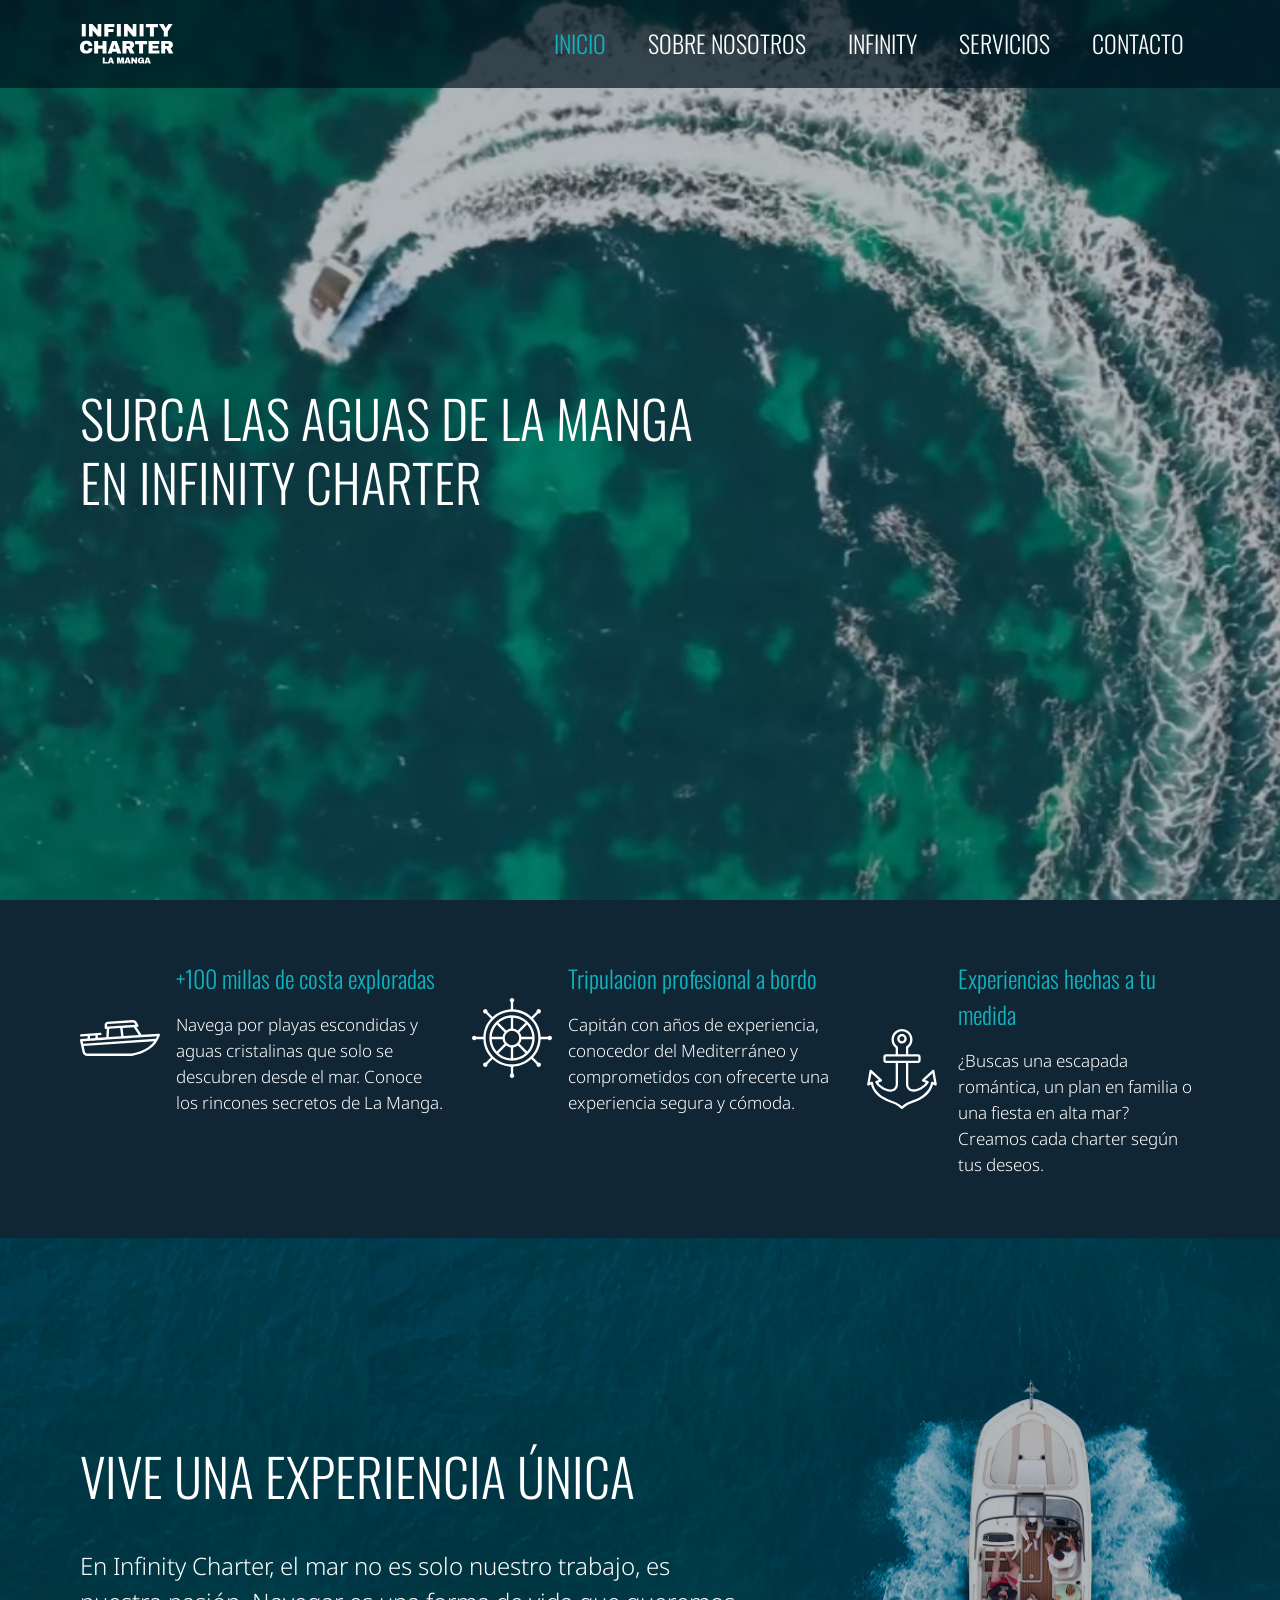
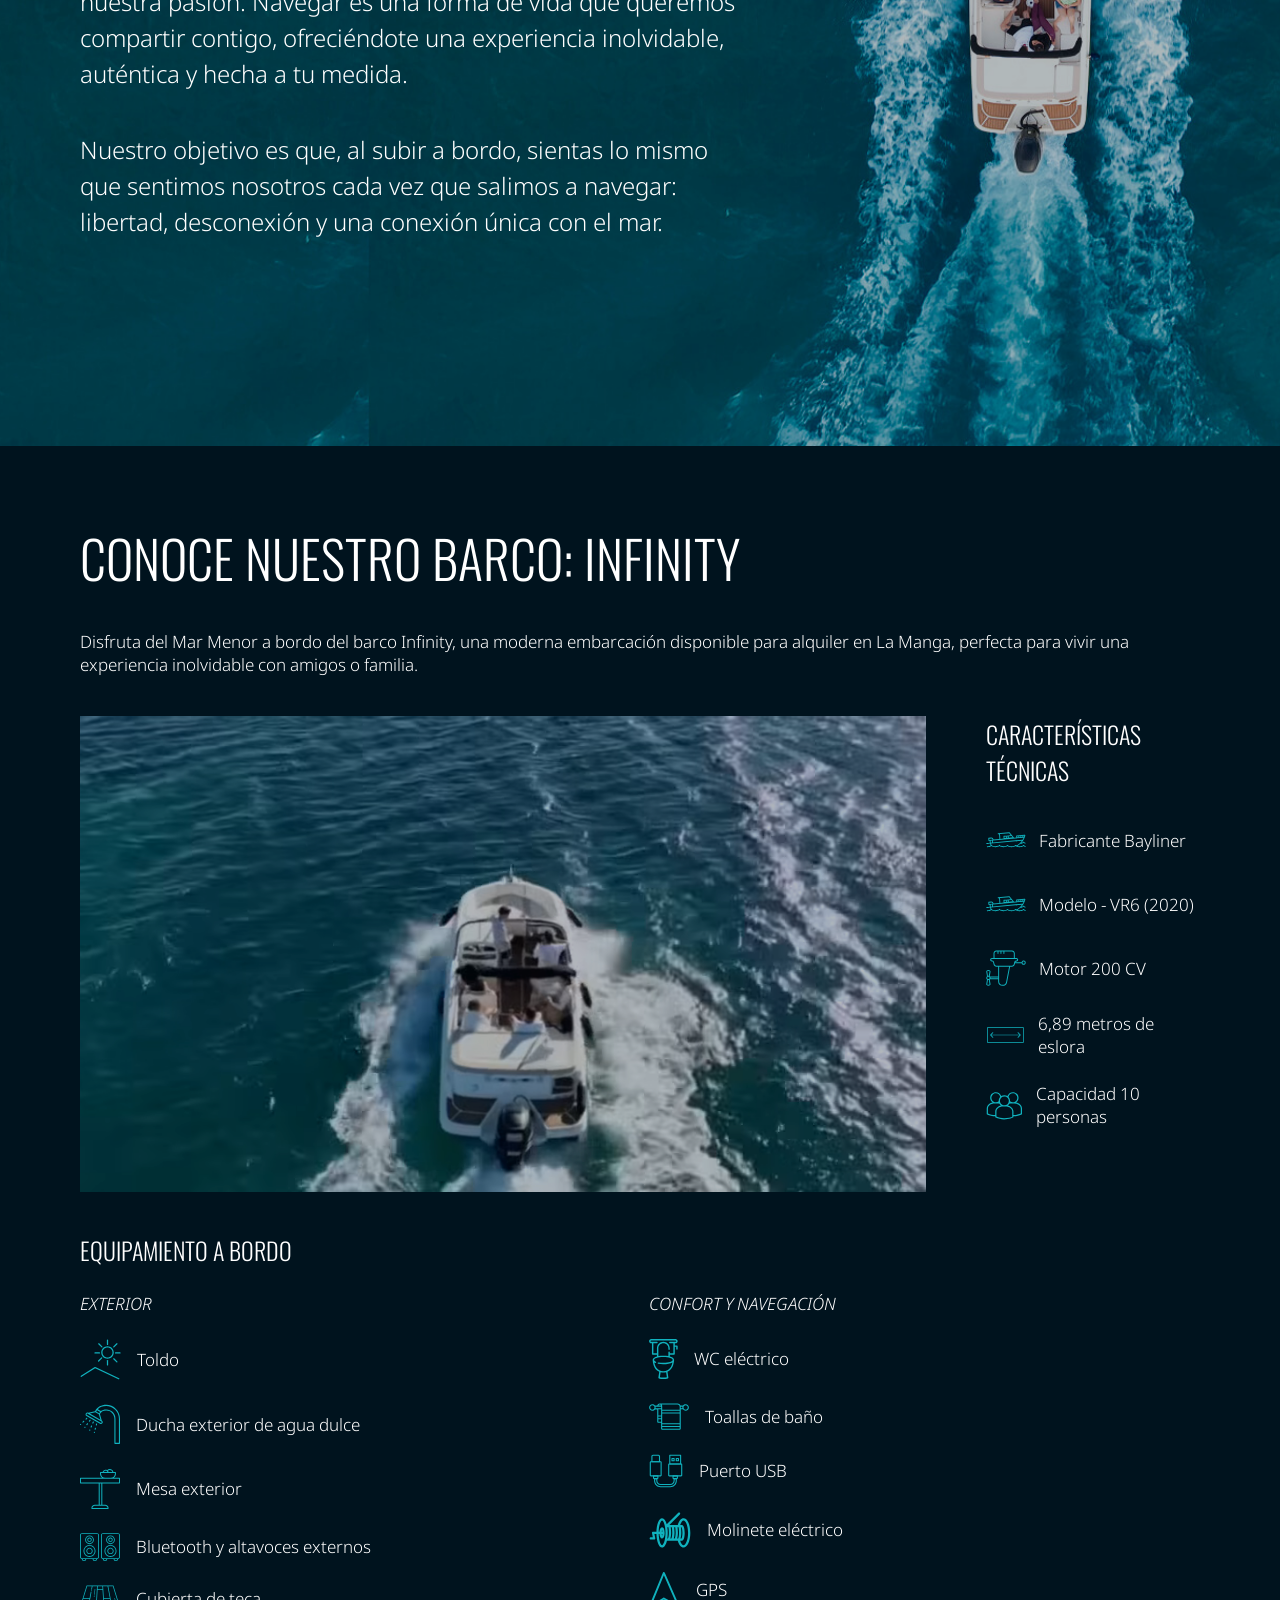
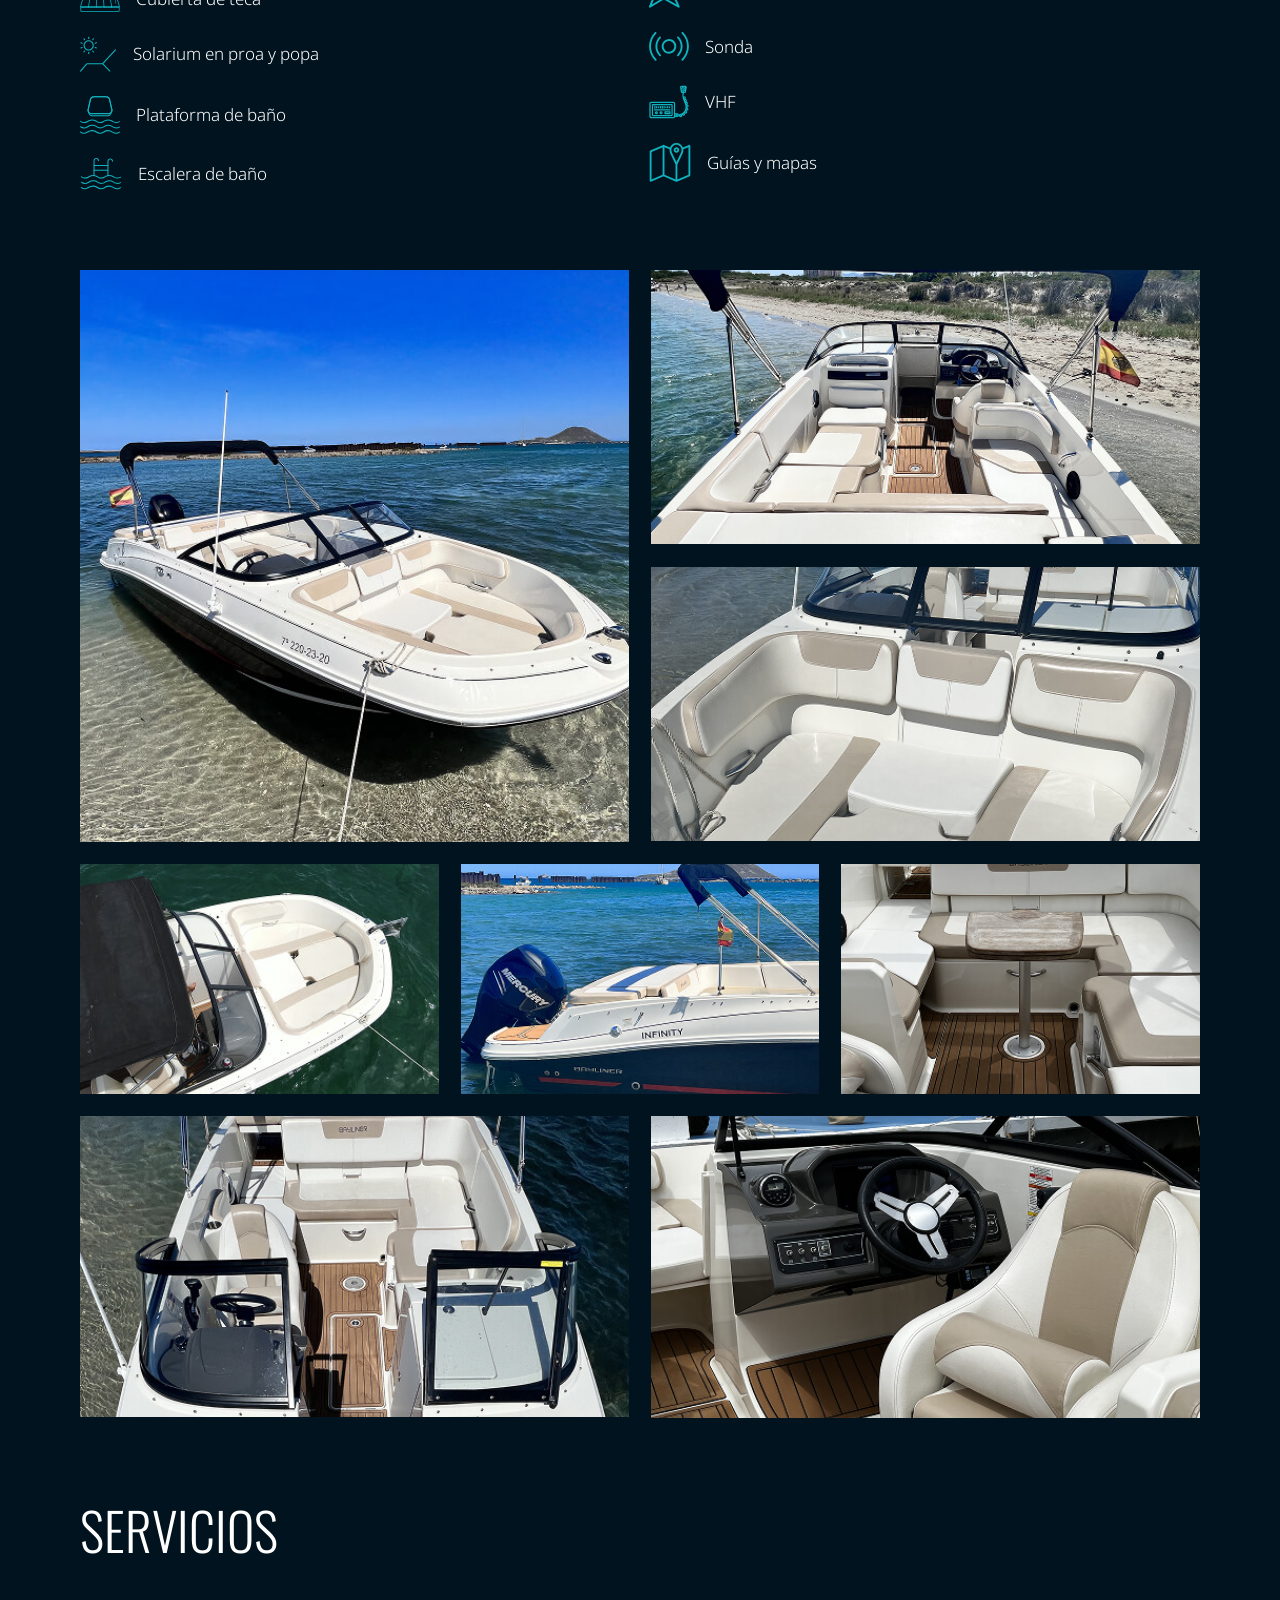
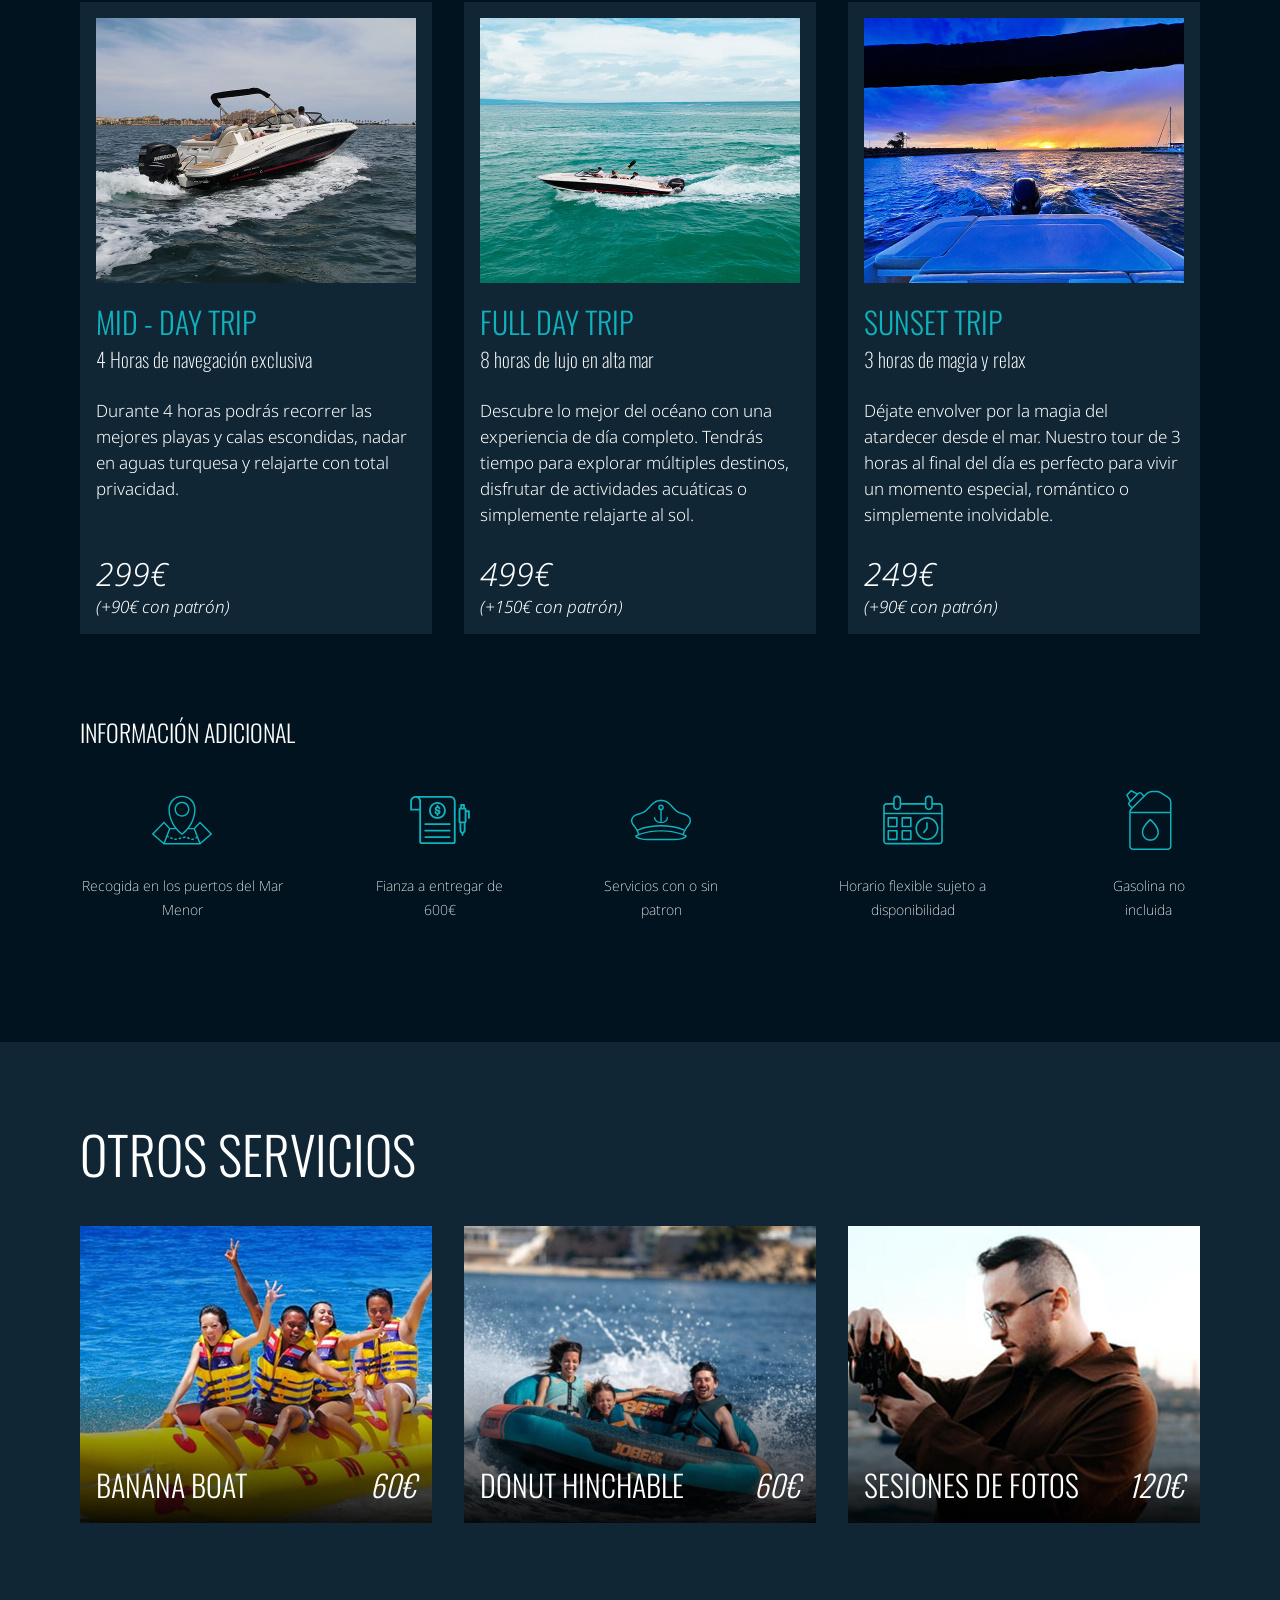
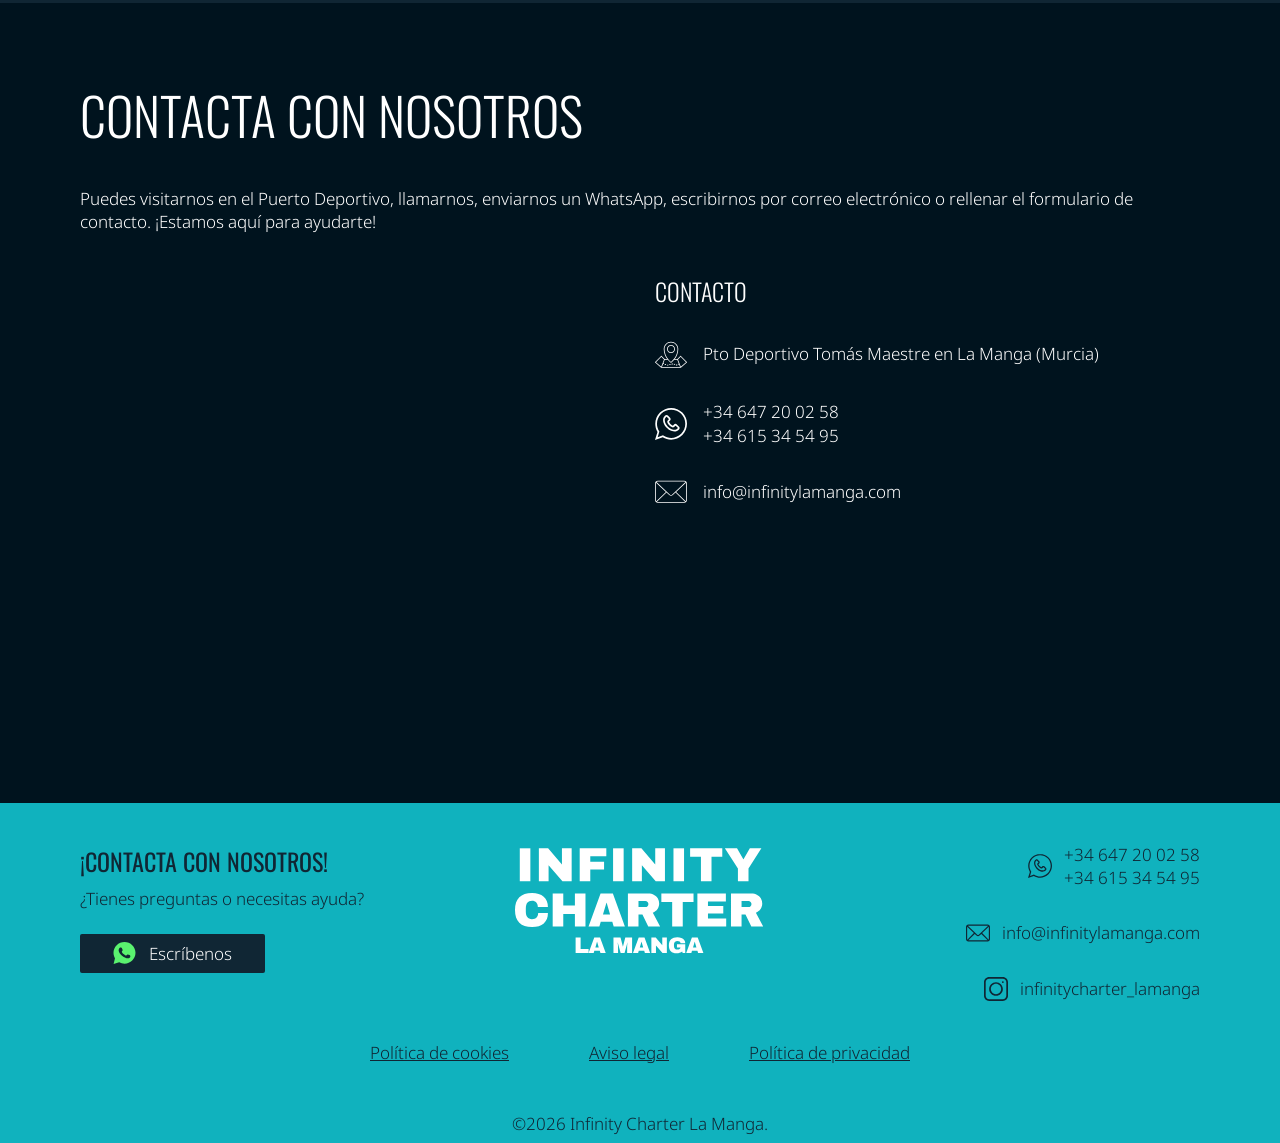
==== index.html @ eab99df0 "fixing overflows" ====
<!DOCTYPE html>
<html lang="es">
<head>
    <script>(function(w,d,s,l,i){w[l]=w[l]||[];w[l].push({'gtm.start':
    new Date().getTime(),event:'gtm.js'});var f=d.getElementsByTagName(s)[0],
    j=d.createElement(s),dl=l!='dataLayer'?'&l='+l:'';j.async=true;j.src=
    'https://www.googletagmanager.com/gtm.js?id='+i+dl;f.parentNode.insertBefore(j,f);
    })(window,document,'script','dataLayer','GTM-NCX3JPV6');</script>
    <meta charset="UTF-8">
    <meta name="viewport" content="width=device-width, initial-scale=1.0">
    <link rel="icon" href="assets/img/favicon-infinity.jpg" type="image/jpeg">
    <link rel="stylesheet" href="css/fonts.css">
    <link rel="stylesheet" href="css/reset.css">
    <link rel="stylesheet" href="css/index.css">
    <script src="js/index.js" defer></script>

    <title>Alquiler de Barco en La Manga, Murcia | Infinity Charter - Experiencias Únicas en el Mar</title>

    <meta name="title" content="Alquiler de Barco en La Manga, Murcia | Infinity Charter - Experiencias Únicas en el Mar">
    <meta name="description" content="Alquiler de barco en Murcia, La Manga. Disfruta de las mejores aguas en Infinity Charter. Musica, actividades acuáticas, atardeceres... ¿Te lo vas a perder?">

    <meta property="og:type" content="website">
    <meta property="og:url" content="https://infinitylamanga.com">
    <meta property="og:title" content="Alquiler de Barco en La Manga, Murcia | Infinity Charter - Experiencias Únicas en el Mar">
    <meta property="og:description" content="Alquiler de barco en Murcia, La Manga. Disfruta de las mejores aguas en Infinity Charter. Musica, actividades acuáticas, atardeceres... ¿Te lo vas a perder?">
    <meta property="og:image" content="assets/img/preview-infinity.webp">

    <meta name="keywords" content="alquiler barco La Manga, alquiler barco Murcia, barco La Manga, charter La Manga, alquiler barco Mar Menor, barco sin licencia Murcia">
    <meta name="author" content="Infinity Charter La Manga">
    <meta name="robots" content="index, follow">
    <link rel="canonical" href="https://infinitylamanga.com">
    <meta property="og:locale" content="es_ES">
    <meta property="og:site_name" content="Infinity Charter La Manga">
    
</head>
<body>
    <noscript><iframe src="https://www.googletagmanager.com/ns.html?id=GTM-NCX3JPV6"
    height="0" width="0" style="display:none;visibility:hidden"></iframe></noscript>
    <header class="Header">
        <div class="Header-wrapper">
            <div class="Header-logo--container">
                <a href="index.html" class="Header-logo--link" title="Ir a inicio">
                    <svg class="Header-logo--svg" width="94" height="40" viewBox="0 0 94 40" fill="none" xmlns="http://www.w3.org/2000/svg">
                        <path d="M1.79852 12.384V0H5.77652V12.384H1.79852Z" fill="white"/>
                        <path d="M17.8306 12.384L12.6286 6.372V12.384H8.97462V0H12.4486L17.6506 6.102V0H21.3046V12.384H17.8306Z" fill="white"/>
                        <path d="M24.3288 0H34.3368V2.97H28.3068V5.094H33.4908V7.938H28.3068V12.384H24.3288V0Z" fill="white"/>
                        <path d="M36.8746 12.384V0H40.8526V12.384H36.8746Z" fill="white"/>
                        <path d="M52.9067 12.384L47.7047 6.372V12.384H44.0507V0H47.5247L52.7267 6.102V0H56.3807V12.384H52.9067Z" fill="white"/>
                        <path d="M59.5849 12.384V0H63.5629V12.384H59.5849Z" fill="white"/>
                        <path d="M73.889 3.168V12.384H69.9109V3.168H65.8429V0H77.939V3.168H73.889Z" fill="white"/>
                        <path d="M87.7972 12.384H83.8192V7.578L78.9052 0H83.4772L85.8532 4.122H85.9252L88.3012 0H92.6392L87.7972 7.578V12.384Z" fill="white"/>
                        <path d="M6.426 16.784C8.262 16.784 9.714 17.246 10.782 18.17C11.85 19.082 12.384 20.39 12.384 22.094H8.586C8.586 21.374 8.394 20.804 8.01 20.384C7.638 19.964 7.104 19.754 6.408 19.754C5.604 19.754 5.01 20.006 4.626 20.51C4.254 21.014 4.068 21.716 4.068 22.616V23.768C4.068 24.656 4.254 25.358 4.626 25.874C5.01 26.378 5.592 26.63 6.372 26.63C7.14 26.63 7.722 26.432 8.118 26.036C8.514 25.64 8.712 25.082 8.712 24.362H12.384C12.384 26.054 11.862 27.35 10.818 28.25C9.786 29.15 8.322 29.6 6.426 29.6C4.314 29.6 2.712 29.06 1.62 27.98C0.54 26.9 0 25.304 0 23.192C0 21.08 0.54 19.484 1.62 18.404C2.712 17.324 4.314 16.784 6.426 16.784Z" fill="white"/>
                        <path d="M22.5238 29.384V24.686H18.1498V29.384H14.1718V17H18.1498V21.518H22.5238V17H26.5018V29.384H22.5238Z" fill="white"/>
                        <path d="M37.1039 29.384L36.5819 27.638H32.2439L31.7219 29.384H27.6539L32.1719 17H36.7979L41.3159 29.384H37.1039ZM33.0719 24.866H35.7539L34.4579 20.456H34.3859L33.0719 24.866Z" fill="white"/>
                        <path d="M54.2097 20.798C54.2097 21.554 54.0057 22.238 53.5977 22.85C53.1897 23.462 52.5957 23.912 51.8157 24.2L54.5697 29.384H50.1057L47.9097 24.866H46.4337V29.384H42.4557V17H50.0337C50.9217 17 51.6777 17.174 52.3017 17.522C52.9377 17.858 53.4117 18.32 53.7237 18.908C54.0477 19.484 54.2097 20.114 54.2097 20.798ZM50.1597 20.96C50.1597 20.636 50.0517 20.366 49.8357 20.15C49.6197 19.934 49.3557 19.826 49.0437 19.826H46.4337V22.112H49.0437C49.3557 22.112 49.6197 22.004 49.8357 21.788C50.0517 21.56 50.1597 21.284 50.1597 20.96Z" fill="white"/>
                        <path d="M63.0752 20.168V29.384H59.0972V20.168H55.0292V17H67.1252V20.168H63.0752Z" fill="white"/>
                        <path d="M68.5775 17H79.2875V19.97H72.5555V21.68H78.3155V24.524H72.5555V26.414H79.4135V29.384H68.5775V17Z" fill="white"/>
                        <path d="M92.9617 20.798C92.9617 21.554 92.7577 22.238 92.3497 22.85C91.9417 23.462 91.3477 23.912 90.5677 24.2L93.3217 29.384H88.8577L86.6617 24.866H85.1857V29.384H81.2077V17H88.7857C89.6737 17 90.4297 17.174 91.0537 17.522C91.6897 17.858 92.1637 18.32 92.4757 18.908C92.7997 19.484 92.9617 20.114 92.9617 20.798ZM88.9117 20.96C88.9117 20.636 88.8037 20.366 88.5877 20.15C88.3717 19.934 88.1077 19.826 87.7957 19.826H85.1857V22.112H87.7957C88.1077 22.112 88.3717 22.004 88.5877 21.788C88.8037 21.56 88.9117 21.284 88.9117 20.96Z" fill="white"/>
                        <path d="M22.7917 33.536H24.6702V37.888H27.6707V39.384H22.7917V33.536Z" fill="white"/>
                        <path d="M32.1246 39.384L31.8781 38.5595H29.8296L29.5831 39.384H27.6621L29.7956 33.536H31.9801L34.1136 39.384H32.1246ZM30.2206 37.2505H31.4871L30.8751 35.168H30.8411L30.2206 37.2505Z" fill="white"/>
                        <path d="M42.1659 39.384V37.276C42.1659 37.0153 42.1744 36.749 42.1914 36.477C42.214 36.1993 42.2367 35.967 42.2594 35.78C42.282 35.593 42.2962 35.474 42.3019 35.423H42.2679L41.1884 39.384H39.7179L38.6299 35.4315H38.5959C38.6015 35.4825 38.6157 35.6015 38.6384 35.7885C38.6667 35.9698 38.6922 36.1993 38.7149 36.477C38.7375 36.749 38.7489 37.0153 38.7489 37.276V39.384H37.0234V33.536H39.6754L40.5594 36.9105H40.5934L41.4689 33.536H44.0274V39.384H42.1659Z" fill="white"/>
                        <path d="M48.8327 39.384L48.5862 38.5595H46.5377L46.2912 39.384H44.3702L46.5037 33.536H48.6882L50.8217 39.384H48.8327ZM46.9287 37.2505H48.1952L47.5832 35.168H47.5492L46.9287 37.2505Z" fill="white"/>
                        <path d="M55.457 39.384L53.0005 36.545V39.384H51.275V33.536H52.9155L55.372 36.4175V33.536H57.0975V39.384H55.457Z" fill="white"/>
                        <path d="M61.0415 33.434C61.6025 33.434 62.1069 33.519 62.5545 33.689C63.0022 33.859 63.3564 34.1112 63.617 34.4455C63.8834 34.7742 64.0165 35.1765 64.0165 35.6525H62.223C62.223 35.4088 62.1154 35.2133 61.9 35.066C61.6847 34.913 61.424 34.8365 61.118 34.8365C60.676 34.8365 60.3417 34.9555 60.115 35.1935C59.8884 35.4258 59.775 35.7573 59.775 36.188V36.732C59.775 37.1627 59.8884 37.497 60.115 37.735C60.3417 37.9673 60.676 38.0835 61.118 38.0835C61.424 38.0835 61.6847 38.0127 61.9 37.871C62.1154 37.7237 62.223 37.5367 62.223 37.31H60.897V36.12H64.0165V39.384H63.0475L62.8605 38.806C62.3279 39.2593 61.6309 39.486 60.7695 39.486C59.8005 39.486 59.0724 39.2338 58.585 38.7295C58.0977 38.2195 57.854 37.463 57.854 36.46C57.854 35.4683 58.1289 34.7175 58.6785 34.2075C59.2339 33.6918 60.0215 33.434 61.0415 33.434Z" fill="white"/>
                        <path d="M68.8446 39.384L68.5981 38.5595H66.5496L66.3031 39.384H64.3821L66.5156 33.536H68.7001L70.8336 39.384H68.8446ZM66.9406 37.2505H68.2071L67.5951 35.168H67.5611L66.9406 37.2505Z" fill="white"/>
                    </svg>
                </a>
            </div>
            <nav class="Header-nav">
                <ul class="Header-ul Nav">
                    <li class="Nav-li">
                        <a href="#HERO" class="Nav-a" title="Ir a Inicio">Inicio</a>
                    </li>
                    <li class="Nav-li">
                        <a href="#ABOUT" class="Nav-a" title="Ir a Sobre nosotros">Sobre nosotros</a>
                    </li>
                    <li class="Nav-li">
                        <a href="#INFINITY" class="Nav-a" title="Ir a Infinity">Infinity</a>
                    </li>
                    <li class="Nav-li">
                        <a href="#SERVICES" class="Nav-a" title="Ir a Servicios">Servicios</a>
                    </li>
                    <li class="Nav-li">
                        <a href="#CONTACT" class="Nav-a" title="Ir a Contacto">Contacto</a>
                    </li>
                </ul>
            </nav>
            <div class="Menu-wrapper">
                <button class="Nav-btn" title="Abrir al menú">
                    <svg class="Menu-svg" width="24" height="24" viewBox="0 0 24 24" fill="none" xmlns="http://www.w3.org/2000/svg">
                        <path d="M23.25 17.7642C23.6642 17.7642 24 18.0999 24 18.5142C24 18.9284 23.6642 19.2642 23.25 19.2642H0.75C0.335786 19.2642 0 18.9284 0 18.5142C0 18.0999 0.335786 17.7642 0.75 17.7642H23.25ZM23.25 11.7642C23.6642 11.7642 24 12.0999 24 12.5142C24 12.9284 23.6642 13.2642 23.25 13.2642H0.75C0.335786 13.2642 0 12.9284 0 12.5142C0 12.0999 0.335786 11.7642 0.75 11.7642H23.25ZM23.25 5.76416C23.6642 5.76416 24 6.09995 24 6.51416C24 6.92837 23.6642 7.26416 23.25 7.26416H0.75C0.335786 7.26416 0 6.92837 0 6.51416C0 6.09995 0.335786 5.76416 0.75 5.76416H23.25Z" fill="white"/>
                    </svg>
                </button>
            </div>
        </div>
    </header>
    <main class="Main">
        <div id="HERO" class="Hero-wrapper">
            <video
            class="Hero-video"
            loop
            autoplay
            muted
            playsinline
            poster="assets/img/poster-hero-1360x768.webp"
            >
            <source class="Hero-video--mp4" src="assets/video/video-hero-1360x768.mp4" type="video/mp4">
            <source class="Hero-video--webm" src="assets/video/video-hero-1360x768.webm" type="video/webm">
            </video>
            <h1 class="Hero-h1">Surca las aguas de La Manga en Infinity Charter</h1>
        </div>
        <section id="ABOUT" class="Section About">
            <div class="Skills-wrapper">
                <h2 class="Skills-h2 H2">¿Por qué alquilar un barco en La Manga con Infinity Charter?</h2>
                <ul class="Skills-ul">
                    <li class="Skills-li">
                        <div class="Svg-wrapper">
                            <svg class="Skills-svg" width="80" height="36" viewBox="0 0 80 36" fill="none" xmlns="http://www.w3.org/2000/svg">
                                <path d="M78.7271 13.6251L61.5428 14.8097L56.4237 7.0136L57.4622 6.94437C58.3621 6.88283 58.8583 5.89823 58.4198 5.14442L56.7891 2.34835C55.8968 0.821428 54.2469 -0.0554575 52.4853 0.0599377L27.6931 1.69841C25.9892 1.8138 24.6509 3.24069 24.6509 4.94454V7.82913C24.6509 8.15605 24.7893 8.47143 25.0355 8.70604C25.2547 8.90988 25.5508 9.02911 25.8508 9.02911C25.8778 9.02911 25.9047 9.02911 25.9316 9.02141L26.8008 8.96757H26.8047L26.2739 17.2483L17.7856 17.829V15.3021L20.424 15.0906C21.0855 15.0368 21.5779 14.4599 21.524 13.7983C21.4701 13.1368 20.8855 12.6521 20.2317 12.6983L1.10484 14.2329C0.443305 14.2868 -0.0490154 14.8637 0.00484226 15.5252C0.0548413 16.1521 0.577909 16.629 1.1971 16.629C1.27786 16.629 0.60864 16.679 7.597 16.1214V18.5405L1.11636 18.9867C0.400986 19.029 -0.129753 19.7174 0.0278813 20.4329C3.50087 36.6906 2.30477 31.0823 2.56244 32.2983C3.01628 34.4136 4.92007 35.9482 7.0855 35.9482C53.7615 35.9405 51.6584 35.9674 51.8731 35.929C64.7733 33.4598 75.6226 27.6829 79.9303 15.2218C80.2226 14.4026 79.5533 13.5603 78.7187 13.6334L78.7271 13.6251ZM43.5502 16.0519L42.5849 7.92898L53.6734 7.19438L58.8003 15.002L43.5502 16.0519ZM27.0542 4.94859C27.0542 4.50245 27.4119 4.12553 27.8542 4.09092L52.6543 2.46022C53.3159 2.36407 54.2505 2.74868 54.7236 3.55638L55.3736 4.67941C55.3043 4.68326 26.9698 6.55626 27.0545 6.54858V4.94476L27.0542 4.94859ZM29.2234 8.80626L40.185 8.08704L41.1503 16.2254L28.6971 17.083H28.6932L29.2234 8.80626ZM10.004 15.9293L15.3962 15.4985V17.9985L10.004 18.3754V15.9293ZM77.015 16.1485C76.6342 17.0523 76.0073 18.2754 75.8034 18.6292L3.17724 23.6446L2.66956 21.2831C2.66956 21.2831 6.27723 21.0254 77.0148 16.1524L77.015 16.1485ZM51.5384 33.5484L7.09251 33.5445C6.05021 33.5445 5.13482 32.8061 4.91949 31.783L3.68106 26.01L74.2031 21.1408C69.6685 27.4215 62.2225 31.4831 51.5347 33.5488L51.5384 33.5484Z" fill="#FEFEFE"/>
                            </svg>
                        </div>
                        <div class="Skills-text--wrapper">
                            <h3 class="Skills-h3">+100 millas de costa exploradas</h3>
                            <div class="Svg-wrapper--mobile">
                                <svg class="Skills-svg" width="80" height="80" viewBox="0 0 80 36" fill="none" xmlns="http://www.w3.org/2000/svg">
                                    <path d="M78.7271 13.6251L61.5428 14.8097L56.4237 7.0136L57.4622 6.94437C58.3621 6.88283 58.8583 5.89823 58.4198 5.14442L56.7891 2.34835C55.8968 0.821428 54.2469 -0.0554575 52.4853 0.0599377L27.6931 1.69841C25.9892 1.8138 24.6509 3.24069 24.6509 4.94454V7.82913C24.6509 8.15605 24.7893 8.47143 25.0355 8.70604C25.2547 8.90988 25.5508 9.02911 25.8508 9.02911C25.8778 9.02911 25.9047 9.02911 25.9316 9.02141L26.8008 8.96757H26.8047L26.2739 17.2483L17.7856 17.829V15.3021L20.424 15.0906C21.0855 15.0368 21.5779 14.4599 21.524 13.7983C21.4701 13.1368 20.8855 12.6521 20.2317 12.6983L1.10484 14.2329C0.443305 14.2868 -0.0490154 14.8637 0.00484226 15.5252C0.0548413 16.1521 0.577909 16.629 1.1971 16.629C1.27786 16.629 0.60864 16.679 7.597 16.1214V18.5405L1.11636 18.9867C0.400986 19.029 -0.129753 19.7174 0.0278813 20.4329C3.50087 36.6906 2.30477 31.0823 2.56244 32.2983C3.01628 34.4136 4.92007 35.9482 7.0855 35.9482C53.7615 35.9405 51.6584 35.9674 51.8731 35.929C64.7733 33.4598 75.6226 27.6829 79.9303 15.2218C80.2226 14.4026 79.5533 13.5603 78.7187 13.6334L78.7271 13.6251ZM43.5502 16.0519L42.5849 7.92898L53.6734 7.19438L58.8003 15.002L43.5502 16.0519ZM27.0542 4.94859C27.0542 4.50245 27.4119 4.12553 27.8542 4.09092L52.6543 2.46022C53.3159 2.36407 54.2505 2.74868 54.7236 3.55638L55.3736 4.67941C55.3043 4.68326 26.9698 6.55626 27.0545 6.54858V4.94476L27.0542 4.94859ZM29.2234 8.80626L40.185 8.08704L41.1503 16.2254L28.6971 17.083H28.6932L29.2234 8.80626ZM10.004 15.9293L15.3962 15.4985V17.9985L10.004 18.3754V15.9293ZM77.015 16.1485C76.6342 17.0523 76.0073 18.2754 75.8034 18.6292L3.17724 23.6446L2.66956 21.2831C2.66956 21.2831 6.27723 21.0254 77.0148 16.1524L77.015 16.1485ZM51.5384 33.5484L7.09251 33.5445C6.05021 33.5445 5.13482 32.8061 4.91949 31.783L3.68106 26.01L74.2031 21.1408C69.6685 27.4215 62.2225 31.4831 51.5347 33.5488L51.5384 33.5484Z" fill="#FEFEFE"/>
                                </svg>
                            </div>
                            <p class="Skills-paragraph">Navega por playas escondidas y aguas cristalinas que solo se descubren desde el mar. Conoce los rincones secretos de La Manga.</p>
                        </div>
                    </li>
                    <li class="Skills-li">
                        <div class="Svg-wrapper">
                            <svg class="Skills-svg" width="80" height="80" viewBox="0 0 80 80" fill="none" xmlns="http://www.w3.org/2000/svg">
                                <path d="M39.9986 17.3578C27.5138 17.3578 17.3576 27.5151 17.3576 39.9991C17.3576 52.4831 27.5138 62.6404 39.9986 62.6404C52.4835 62.6404 62.6396 52.484 62.6396 39.9991C62.6396 27.5142 52.4835 17.3578 39.9986 17.3578ZM49.4322 38.8325C49.2274 37.1643 48.5823 35.5403 47.4969 34.1509L55.1522 26.4955C58.1142 29.8157 60.0034 34.1103 60.2722 38.8325H49.4322ZM34.1496 47.4984C35.5092 48.563 37.1179 49.2297 38.8321 49.4381V60.2738C34.1099 60.005 29.8145 58.1157 26.4952 55.1537L34.1496 47.4984ZM41.1652 49.4372C42.8794 49.2288 44.4881 48.5621 45.8477 47.4975L53.5029 55.1528C50.1828 58.1148 45.8883 60.0041 41.1661 60.2729L41.1652 49.4372ZM45.0745 45.075C43.7185 46.431 41.9158 47.1772 39.9986 47.1772C38.0814 47.1772 36.2788 46.4301 34.9228 45.075C32.1241 42.2763 32.1241 37.7219 34.9228 34.9232C37.7215 32.1245 42.2758 32.1245 45.0745 34.9232C47.8731 37.7219 47.8731 42.2763 45.0745 45.075ZM45.8468 32.5007C44.4574 31.4154 42.8334 30.7703 41.1652 30.5655V19.7253C45.8874 19.9941 50.1828 21.8834 53.502 24.8454L45.8468 32.5007ZM38.8321 30.5655C37.1639 30.7703 35.5399 31.4154 34.1505 32.5007L26.4952 24.8454C29.8154 21.8834 34.1099 19.9941 38.8321 19.7253V30.5655ZM24.8451 26.4955L32.5004 34.1509C31.415 35.5403 30.7699 37.1643 30.5651 38.8325H19.725C19.9939 34.1103 21.8831 29.8148 24.8451 26.4955ZM19.725 41.1657H30.566C30.7708 42.8339 31.4159 44.4579 32.5013 45.8473L24.846 53.5027C21.8831 50.1834 19.9939 45.8879 19.725 41.1657ZM55.1522 53.5036L47.4969 45.8482C48.5823 44.4588 49.2274 42.8348 49.4322 41.1666H60.2731C60.0034 45.8879 58.1142 50.1834 55.1522 53.5036ZM77.7535 37.7553C76.9424 37.7553 76.2333 38.1874 75.839 38.8325H68.6403C68.3579 31.8069 65.5348 25.4237 61.0671 20.5797L66.1664 15.4803C66.9017 15.6581 67.7083 15.4623 68.2821 14.8885C69.1581 14.0124 69.1581 12.5914 68.2821 11.7144C67.406 10.8384 65.985 10.8384 65.1081 11.7144C64.5343 12.2883 64.3385 13.0948 64.5163 13.8302L59.4169 18.9295C54.573 14.4617 48.1907 11.6387 41.1643 11.3563V4.15834C41.8094 3.76407 42.2415 3.05582 42.2415 2.24383C42.2415 1.00417 41.2365 0 39.9977 0C38.759 0 37.7539 1.00507 37.7539 2.24383C37.7539 3.05492 38.1861 3.76407 38.8312 4.15834V11.3572C31.8057 11.6396 25.4225 14.4626 20.5785 18.9304L15.4792 13.8311C15.657 13.0957 15.4612 12.2892 14.8874 11.7153C14.0113 10.8393 12.5904 10.8393 11.7134 11.7153C10.8374 12.5914 10.8374 14.0124 11.7134 14.8894C12.2872 15.4632 13.0938 15.659 13.8291 15.4812L18.9284 20.5806C14.4606 25.4246 11.6376 31.8069 11.3552 38.8334H4.15829C3.76403 38.1883 3.05489 37.7562 2.2438 37.7562C1.00416 37.7562 0 38.7612 0 40C0 41.2397 1.00506 42.2438 2.2438 42.2438C3.05579 42.2438 3.76403 41.8117 4.15829 41.1666H11.357C11.6394 48.1922 14.4625 54.5754 18.9302 59.4194L13.8309 64.5188C13.0956 64.341 12.289 64.5368 11.7152 65.1106C10.8392 65.9867 10.8392 67.4077 11.7152 68.2847C12.5913 69.1607 14.0122 69.1607 14.8892 68.2847C15.463 67.7108 15.6588 66.9043 15.481 66.1689L20.5803 61.0696C25.4243 65.5374 31.8066 68.3604 38.833 68.6428V75.8417C38.1879 76.2359 37.7557 76.9442 37.7557 77.7562C37.7557 78.9958 38.7608 80 39.9995 80C41.2383 80 42.2433 78.9949 42.2433 77.7562C42.2433 76.9442 41.8112 76.2359 41.1661 75.8417V68.6428C48.1916 68.3604 54.5748 65.5374 59.4188 61.0696L64.5181 66.1689C64.3403 66.9043 64.5361 67.7108 65.1099 68.2847C65.9859 69.1607 67.4069 69.1607 68.2839 68.2847C69.1599 67.4086 69.1599 65.9876 68.2839 65.1106C67.7101 64.5368 66.9035 64.341 66.1682 64.5188L61.0689 59.4194C65.5366 54.5754 68.3597 48.1931 68.6421 41.1666H75.8408C76.2351 41.8117 76.9433 42.2438 77.7553 42.2438C78.9949 42.2438 80 41.2388 80 40C79.9982 38.7594 78.9931 37.7553 77.7535 37.7553ZM39.9986 66.3341C25.4776 66.3341 13.664 54.5204 13.664 39.9991C13.664 25.4778 25.4776 13.6641 39.9986 13.6641C54.5197 13.6641 66.3333 25.4778 66.3333 39.9991C66.3333 54.5204 54.5197 66.3341 39.9986 66.3341Z" fill="#FEFEFE"/>
                            </svg>
                        </div>
                        <div class="Skills-text--wrapper">
                            <h3 class="Skills-h3">Tripulacion profesional a bordo</h3>
                            <div class="Svg-wrapper--mobile">
                                <svg class="Skills-svg" width="80" height="80" viewBox="0 0 80 80" fill="none" xmlns="http://www.w3.org/2000/svg">
                                    <path d="M39.9986 17.3578C27.5138 17.3578 17.3576 27.5151 17.3576 39.9991C17.3576 52.4831 27.5138 62.6404 39.9986 62.6404C52.4835 62.6404 62.6396 52.484 62.6396 39.9991C62.6396 27.5142 52.4835 17.3578 39.9986 17.3578ZM49.4322 38.8325C49.2274 37.1643 48.5823 35.5403 47.4969 34.1509L55.1522 26.4955C58.1142 29.8157 60.0034 34.1103 60.2722 38.8325H49.4322ZM34.1496 47.4984C35.5092 48.563 37.1179 49.2297 38.8321 49.4381V60.2738C34.1099 60.005 29.8145 58.1157 26.4952 55.1537L34.1496 47.4984ZM41.1652 49.4372C42.8794 49.2288 44.4881 48.5621 45.8477 47.4975L53.5029 55.1528C50.1828 58.1148 45.8883 60.0041 41.1661 60.2729L41.1652 49.4372ZM45.0745 45.075C43.7185 46.431 41.9158 47.1772 39.9986 47.1772C38.0814 47.1772 36.2788 46.4301 34.9228 45.075C32.1241 42.2763 32.1241 37.7219 34.9228 34.9232C37.7215 32.1245 42.2758 32.1245 45.0745 34.9232C47.8731 37.7219 47.8731 42.2763 45.0745 45.075ZM45.8468 32.5007C44.4574 31.4154 42.8334 30.7703 41.1652 30.5655V19.7253C45.8874 19.9941 50.1828 21.8834 53.502 24.8454L45.8468 32.5007ZM38.8321 30.5655C37.1639 30.7703 35.5399 31.4154 34.1505 32.5007L26.4952 24.8454C29.8154 21.8834 34.1099 19.9941 38.8321 19.7253V30.5655ZM24.8451 26.4955L32.5004 34.1509C31.415 35.5403 30.7699 37.1643 30.5651 38.8325H19.725C19.9939 34.1103 21.8831 29.8148 24.8451 26.4955ZM19.725 41.1657H30.566C30.7708 42.8339 31.4159 44.4579 32.5013 45.8473L24.846 53.5027C21.8831 50.1834 19.9939 45.8879 19.725 41.1657ZM55.1522 53.5036L47.4969 45.8482C48.5823 44.4588 49.2274 42.8348 49.4322 41.1666H60.2731C60.0034 45.8879 58.1142 50.1834 55.1522 53.5036ZM77.7535 37.7553C76.9424 37.7553 76.2333 38.1874 75.839 38.8325H68.6403C68.3579 31.8069 65.5348 25.4237 61.0671 20.5797L66.1664 15.4803C66.9017 15.6581 67.7083 15.4623 68.2821 14.8885C69.1581 14.0124 69.1581 12.5914 68.2821 11.7144C67.406 10.8384 65.985 10.8384 65.1081 11.7144C64.5343 12.2883 64.3385 13.0948 64.5163 13.8302L59.4169 18.9295C54.573 14.4617 48.1907 11.6387 41.1643 11.3563V4.15834C41.8094 3.76407 42.2415 3.05582 42.2415 2.24383C42.2415 1.00417 41.2365 0 39.9977 0C38.759 0 37.7539 1.00507 37.7539 2.24383C37.7539 3.05492 38.1861 3.76407 38.8312 4.15834V11.3572C31.8057 11.6396 25.4225 14.4626 20.5785 18.9304L15.4792 13.8311C15.657 13.0957 15.4612 12.2892 14.8874 11.7153C14.0113 10.8393 12.5904 10.8393 11.7134 11.7153C10.8374 12.5914 10.8374 14.0124 11.7134 14.8894C12.2872 15.4632 13.0938 15.659 13.8291 15.4812L18.9284 20.5806C14.4606 25.4246 11.6376 31.8069 11.3552 38.8334H4.15829C3.76403 38.1883 3.05489 37.7562 2.2438 37.7562C1.00416 37.7562 0 38.7612 0 40C0 41.2397 1.00506 42.2438 2.2438 42.2438C3.05579 42.2438 3.76403 41.8117 4.15829 41.1666H11.357C11.6394 48.1922 14.4625 54.5754 18.9302 59.4194L13.8309 64.5188C13.0956 64.341 12.289 64.5368 11.7152 65.1106C10.8392 65.9867 10.8392 67.4077 11.7152 68.2847C12.5913 69.1607 14.0122 69.1607 14.8892 68.2847C15.463 67.7108 15.6588 66.9043 15.481 66.1689L20.5803 61.0696C25.4243 65.5374 31.8066 68.3604 38.833 68.6428V75.8417C38.1879 76.2359 37.7557 76.9442 37.7557 77.7562C37.7557 78.9958 38.7608 80 39.9995 80C41.2383 80 42.2433 78.9949 42.2433 77.7562C42.2433 76.9442 41.8112 76.2359 41.1661 75.8417V68.6428C48.1916 68.3604 54.5748 65.5374 59.4188 61.0696L64.5181 66.1689C64.3403 66.9043 64.5361 67.7108 65.1099 68.2847C65.9859 69.1607 67.4069 69.1607 68.2839 68.2847C69.1599 67.4086 69.1599 65.9876 68.2839 65.1106C67.7101 64.5368 66.9035 64.341 66.1682 64.5188L61.0689 59.4194C65.5366 54.5754 68.3597 48.1931 68.6421 41.1666H75.8408C76.2351 41.8117 76.9433 42.2438 77.7553 42.2438C78.9949 42.2438 80 41.2388 80 40C79.9982 38.7594 78.9931 37.7553 77.7535 37.7553ZM39.9986 66.3341C25.4776 66.3341 13.664 54.5204 13.664 39.9991C13.664 25.4778 25.4776 13.6641 39.9986 13.6641C54.5197 13.6641 66.3333 25.4778 66.3333 39.9991C66.3333 54.5204 54.5197 66.3341 39.9986 66.3341Z" fill="#FEFEFE"/>
                                </svg>
                            </div>
                            <p class="Skills-paragraph">Capitán con años de experiencia, conocedor del Mediterráneo y comprometidos con ofrecerte una experiencia segura y cómoda.</p>
                        </div>
                    </li>
                    <li class="Skills-li">
                        <div class="Svg-wrapper">
                            <svg class="Skills-svg" width="80" height="80" viewBox="0 0 80 80" fill="none" xmlns="http://www.w3.org/2000/svg">
                                <path d="M39.9788 14.528C41.9058 14.528 43.6452 13.3671 44.38 11.5887C45.1187 9.80635 44.7083 7.75817 43.3441 6.39402C41.98 5.03377 39.9279 4.62732 38.1495 5.36998C36.3711 6.10872 35.2101 7.84813 35.214 9.77503C35.2219 12.4017 37.3522 14.528 39.9788 14.528ZM39.9788 7.28518C40.9755 7.28518 41.8706 7.88321 42.2536 8.80562C42.6328 9.72416 42.4217 10.7835 41.7181 11.487C41.0146 12.1905 39.9553 12.4016 39.0368 12.0225C38.1182 11.6394 37.5163 10.7405 37.5163 9.74767C37.5163 9.09492 37.7782 8.46957 38.2394 8.00438C38.7007 7.54316 39.326 7.28518 39.9788 7.28518Z" fill="#FEFEFE"/>
                                <path d="M72.4244 41.7444C72.358 41.3261 72.0687 40.9744 71.67 40.8336C71.2713 40.689 70.8257 40.7789 70.5131 41.0643L60.2337 50.5702C59.9484 50.8399 59.8155 51.2425 59.8858 51.6294C59.964 52.0203 60.2376 52.3447 60.605 52.4933L63.8062 53.7049V53.701C61.5743 56.4254 58.6311 58.4774 55.3009 59.6266C54.0813 60.1191 52.7759 60.3693 51.4587 60.3575C49.309 60.4826 47.3311 59.1732 46.608 57.1446C46.3656 56.5075 46.2445 55.8274 46.2562 55.1434V34.0602H56.0826C57.478 34.0563 58.6076 32.9228 58.6154 31.5275V27.7673C58.6076 26.3719 57.478 25.2384 56.0826 25.2345H46.2562V18.9103C49.8835 16.2055 51.3688 11.4838 49.946 7.19199C48.5193 2.89631 44.5051 0 39.9828 0C35.4605 0 31.4463 2.89631 30.0196 7.19199C28.5968 11.4838 30.0821 16.2054 33.7094 18.9103V25.2345H23.883C22.4876 25.2384 21.358 26.3719 21.3502 27.7673V31.5588C21.3736 32.9424 22.4993 34.0564 23.883 34.0603H33.7094V55.1635C33.7211 55.8475 33.5999 56.5276 33.3576 57.1647C32.6384 59.1933 30.6645 60.5027 28.5148 60.3776C27.1937 60.3894 25.8803 60.1392 24.653 59.6467C21.3267 58.4976 18.3874 56.4455 16.1594 53.7211L19.3606 52.5095V52.5134C19.728 52.3648 20.0016 52.0404 20.0798 51.6496C20.1501 51.2626 20.0172 50.8639 19.7319 50.5903L9.45249 41.0649C9.14371 40.7795 8.70202 40.6896 8.30728 40.8225C7.90859 40.9593 7.61543 41.2994 7.54118 41.7137L5.21163 55.2141C5.14127 55.6284 5.30153 56.0506 5.63377 56.3125C5.96601 56.5744 6.4155 56.633 6.8025 56.4649L8.99526 55.4643C10.4259 61.4681 14.3072 66.209 21.0928 70.3016C22.9885 71.439 25.0014 72.3693 27.0966 73.0728C31.3101 74.4839 36.0318 76.3757 39.1741 79.6863V79.6902C39.2444 79.745 39.3187 79.7919 39.4047 79.827C39.4438 79.8583 39.4868 79.8857 39.5337 79.9091C39.8073 80.0303 40.12 80.0303 40.3936 79.9091C40.4405 79.8857 40.4835 79.8583 40.5226 79.827C40.6047 79.7919 40.6828 79.745 40.7532 79.6902C43.9857 76.4148 48.68 74.5268 52.8898 73.0845C54.9888 72.3849 57.0017 71.4585 58.8935 70.3211C65.6594 66.2522 69.5412 61.507 71.0031 55.5028L73.1958 56.5035C73.5828 56.6715 74.0323 56.6129 74.3607 56.351C74.6929 56.0931 74.8571 55.6709 74.7867 55.2527L72.4244 41.7444ZM31.7861 10.5339C31.7822 7.64932 33.2987 4.97185 35.773 3.49042C38.2511 2.009 41.3233 1.93865 43.8678 3.30672C46.4085 4.67477 48.0423 7.27799 48.1713 10.1626C48.2964 13.0472 46.8971 15.7833 44.4854 17.3702C44.2978 17.4914 44.1531 17.6673 44.0632 17.8705C44.0593 17.894 44.0593 17.9174 44.0632 17.9409C44.0085 18.0698 43.9812 18.2106 43.9733 18.3513V25.2345H35.9801V18.3396C35.9762 18.2028 35.9488 18.0699 35.9019 17.9409C35.9058 17.9135 35.9058 17.8862 35.9019 17.8588C35.8511 17.7415 35.7807 17.6321 35.6908 17.5383C35.64 17.4875 35.5814 17.4367 35.5188 17.4015C33.1854 15.9005 31.7744 13.313 31.7861 10.5339ZM23.8827 31.7852V31.7891C23.7537 31.7891 23.6521 31.6875 23.6521 31.5585V27.767C23.6521 27.638 23.7537 27.5364 23.8827 27.5364H56.0828C56.2118 27.5364 56.3134 27.638 56.3134 27.767V31.5585C56.3134 31.621 56.29 31.6796 56.247 31.7226C56.204 31.7656 56.1454 31.7891 56.0828 31.7891L23.8827 31.7852ZM70.5919 52.7983V52.8022C70.2753 52.6497 69.9078 52.6497 69.5912 52.8022C69.2785 52.9663 69.0636 53.2712 69.0128 53.623C68.0121 59.6267 64.4005 64.2586 57.6967 68.3042L57.6928 68.3002C55.9495 69.3478 54.0967 70.2076 52.1698 70.8643C47.9875 72.3145 43.4144 74.175 39.9822 77.3567C36.5504 74.175 31.9773 72.3536 27.8147 70.9308V70.9347C25.8838 70.278 24.0311 69.4182 22.28 68.3706C15.5766 64.3681 11.9846 59.666 10.964 53.6894V53.6934C10.9092 53.3416 10.6943 53.0367 10.3855 52.8725C10.0689 52.7201 9.69755 52.7201 9.38485 52.8725L7.8527 53.5448L9.45529 44.2578L16.8193 51.0433L13.9659 52.0712C13.6415 52.1924 13.3874 52.4582 13.278 52.7865C13.1685 53.1187 13.2154 53.4783 13.407 53.7715C15.9163 57.5121 19.5866 60.3264 23.8515 61.7765C25.3602 62.3941 26.9784 62.695 28.6044 62.6677C31.6611 62.7419 34.4323 60.8735 35.5111 58.0164C35.8472 57.1017 36.0036 56.1363 35.9801 55.163V34.0598H43.9851V55.163C43.9773 56.1362 44.1532 57.0978 44.5049 58.0045C45.5837 60.8657 48.355 62.7302 51.4115 62.6558C53.0337 62.6793 54.6441 62.3822 56.1528 61.7764C60.4211 60.3224 64.0914 57.512 66.6083 53.7714C66.7959 53.4743 66.835 53.1069 66.7178 52.7747C66.5966 52.4425 66.3308 52.1845 65.9986 52.0711L63.1374 50.9924L70.5014 44.2069L72.104 53.4939L70.5919 52.7983Z" fill="#FEFEFE"/>
                            </svg>
                        </div>
                        <div class="Skills-text--wrapper">
                            <h3 class="Skills-h3">Experiencias hechas a tu medida</h3>
                            <div class="Svg-wrapper--mobile">
                                <svg class="Skills-svg" width="80" height="80" viewBox="0 0 80 80" fill="none" xmlns="http://www.w3.org/2000/svg">
                                    <path d="M39.9788 14.528C41.9058 14.528 43.6452 13.3671 44.38 11.5887C45.1187 9.80635 44.7083 7.75817 43.3441 6.39402C41.98 5.03377 39.9279 4.62732 38.1495 5.36998C36.3711 6.10872 35.2101 7.84813 35.214 9.77503C35.2219 12.4017 37.3522 14.528 39.9788 14.528ZM39.9788 7.28518C40.9755 7.28518 41.8706 7.88321 42.2536 8.80562C42.6328 9.72416 42.4217 10.7835 41.7181 11.487C41.0146 12.1905 39.9553 12.4016 39.0368 12.0225C38.1182 11.6394 37.5163 10.7405 37.5163 9.74767C37.5163 9.09492 37.7782 8.46957 38.2394 8.00438C38.7007 7.54316 39.326 7.28518 39.9788 7.28518Z" fill="#FEFEFE"/>
                                    <path d="M72.4244 41.7444C72.358 41.3261 72.0687 40.9744 71.67 40.8336C71.2713 40.689 70.8257 40.7789 70.5131 41.0643L60.2337 50.5702C59.9484 50.8399 59.8155 51.2425 59.8858 51.6294C59.964 52.0203 60.2376 52.3447 60.605 52.4933L63.8062 53.7049V53.701C61.5743 56.4254 58.6311 58.4774 55.3009 59.6266C54.0813 60.1191 52.7759 60.3693 51.4587 60.3575C49.309 60.4826 47.3311 59.1732 46.608 57.1446C46.3656 56.5075 46.2445 55.8274 46.2562 55.1434V34.0602H56.0826C57.478 34.0563 58.6076 32.9228 58.6154 31.5275V27.7673C58.6076 26.3719 57.478 25.2384 56.0826 25.2345H46.2562V18.9103C49.8835 16.2055 51.3688 11.4838 49.946 7.19199C48.5193 2.89631 44.5051 0 39.9828 0C35.4605 0 31.4463 2.89631 30.0196 7.19199C28.5968 11.4838 30.0821 16.2054 33.7094 18.9103V25.2345H23.883C22.4876 25.2384 21.358 26.3719 21.3502 27.7673V31.5588C21.3736 32.9424 22.4993 34.0564 23.883 34.0603H33.7094V55.1635C33.7211 55.8475 33.5999 56.5276 33.3576 57.1647C32.6384 59.1933 30.6645 60.5027 28.5148 60.3776C27.1937 60.3894 25.8803 60.1392 24.653 59.6467C21.3267 58.4976 18.3874 56.4455 16.1594 53.7211L19.3606 52.5095V52.5134C19.728 52.3648 20.0016 52.0404 20.0798 51.6496C20.1501 51.2626 20.0172 50.8639 19.7319 50.5903L9.45249 41.0649C9.14371 40.7795 8.70202 40.6896 8.30728 40.8225C7.90859 40.9593 7.61543 41.2994 7.54118 41.7137L5.21163 55.2141C5.14127 55.6284 5.30153 56.0506 5.63377 56.3125C5.96601 56.5744 6.4155 56.633 6.8025 56.4649L8.99526 55.4643C10.4259 61.4681 14.3072 66.209 21.0928 70.3016C22.9885 71.439 25.0014 72.3693 27.0966 73.0728C31.3101 74.4839 36.0318 76.3757 39.1741 79.6863V79.6902C39.2444 79.745 39.3187 79.7919 39.4047 79.827C39.4438 79.8583 39.4868 79.8857 39.5337 79.9091C39.8073 80.0303 40.12 80.0303 40.3936 79.9091C40.4405 79.8857 40.4835 79.8583 40.5226 79.827C40.6047 79.7919 40.6828 79.745 40.7532 79.6902C43.9857 76.4148 48.68 74.5268 52.8898 73.0845C54.9888 72.3849 57.0017 71.4585 58.8935 70.3211C65.6594 66.2522 69.5412 61.507 71.0031 55.5028L73.1958 56.5035C73.5828 56.6715 74.0323 56.6129 74.3607 56.351C74.6929 56.0931 74.8571 55.6709 74.7867 55.2527L72.4244 41.7444ZM31.7861 10.5339C31.7822 7.64932 33.2987 4.97185 35.773 3.49042C38.2511 2.009 41.3233 1.93865 43.8678 3.30672C46.4085 4.67477 48.0423 7.27799 48.1713 10.1626C48.2964 13.0472 46.8971 15.7833 44.4854 17.3702C44.2978 17.4914 44.1531 17.6673 44.0632 17.8705C44.0593 17.894 44.0593 17.9174 44.0632 17.9409C44.0085 18.0698 43.9812 18.2106 43.9733 18.3513V25.2345H35.9801V18.3396C35.9762 18.2028 35.9488 18.0699 35.9019 17.9409C35.9058 17.9135 35.9058 17.8862 35.9019 17.8588C35.8511 17.7415 35.7807 17.6321 35.6908 17.5383C35.64 17.4875 35.5814 17.4367 35.5188 17.4015C33.1854 15.9005 31.7744 13.313 31.7861 10.5339ZM23.8827 31.7852V31.7891C23.7537 31.7891 23.6521 31.6875 23.6521 31.5585V27.767C23.6521 27.638 23.7537 27.5364 23.8827 27.5364H56.0828C56.2118 27.5364 56.3134 27.638 56.3134 27.767V31.5585C56.3134 31.621 56.29 31.6796 56.247 31.7226C56.204 31.7656 56.1454 31.7891 56.0828 31.7891L23.8827 31.7852ZM70.5919 52.7983V52.8022C70.2753 52.6497 69.9078 52.6497 69.5912 52.8022C69.2785 52.9663 69.0636 53.2712 69.0128 53.623C68.0121 59.6267 64.4005 64.2586 57.6967 68.3042L57.6928 68.3002C55.9495 69.3478 54.0967 70.2076 52.1698 70.8643C47.9875 72.3145 43.4144 74.175 39.9822 77.3567C36.5504 74.175 31.9773 72.3536 27.8147 70.9308V70.9347C25.8838 70.278 24.0311 69.4182 22.28 68.3706C15.5766 64.3681 11.9846 59.666 10.964 53.6894V53.6934C10.9092 53.3416 10.6943 53.0367 10.3855 52.8725C10.0689 52.7201 9.69755 52.7201 9.38485 52.8725L7.8527 53.5448L9.45529 44.2578L16.8193 51.0433L13.9659 52.0712C13.6415 52.1924 13.3874 52.4582 13.278 52.7865C13.1685 53.1187 13.2154 53.4783 13.407 53.7715C15.9163 57.5121 19.5866 60.3264 23.8515 61.7765C25.3602 62.3941 26.9784 62.695 28.6044 62.6677C31.6611 62.7419 34.4323 60.8735 35.5111 58.0164C35.8472 57.1017 36.0036 56.1363 35.9801 55.163V34.0598H43.9851V55.163C43.9773 56.1362 44.1532 57.0978 44.5049 58.0045C45.5837 60.8657 48.355 62.7302 51.4115 62.6558C53.0337 62.6793 54.6441 62.3822 56.1528 61.7764C60.4211 60.3224 64.0914 57.512 66.6083 53.7714C66.7959 53.4743 66.835 53.1069 66.7178 52.7747C66.5966 52.4425 66.3308 52.1845 65.9986 52.0711L63.1374 50.9924L70.5014 44.2069L72.104 53.4939L70.5919 52.7983Z" fill="#FEFEFE"/>
                                </svg>
                            </div>
                            <p class="Skills-paragraph">¿Buscas una escapada romántica, un plan en familia o una fiesta en alta mar? Creamos cada charter según tus deseos.</p>
                        </div>
                    </li>
                </ul>
            </div>
            <div class="About-wrapper">
                <picture class="About-picture">
                    <source srcset="assets/img/img-about-375x812.jpg" type="image/jpeg" media="(max-width:568px)">
                    <source srcset="assets/img/img-about-375x812.webp" type="image/webp" media="(max-width:568px)">
                    <source srcset="assets/img/img-about-1360x768.jpg" type="image/jpeg">
                    <img src="assets/img/img-about-1360x768.webp" alt="Vista del barco desde un dron" class="About-img" width="1360" height="768" loading="lazy">
                </picture>
                <div class="Description-wrapper">
                    <h2 class="About-h2 H2">Vive una experiencia única</h2>
                    <div class="Paragraph-wrapper">
                        <p class="About-paragraph">En Infinity Charter, el mar no es solo nuestro trabajo, es nuestra pasión. Navegar es una forma de vida que queremos compartir contigo, ofreciéndote una experiencia inolvidable, auténtica y hecha a tu medida.</p>
                        <p class="About-paragraph">Nuestro objetivo es que, al subir a bordo, sientas lo mismo que sentimos nosotros cada vez que salimos a navegar: libertad, desconexión y una conexión única con el mar.</p>
                    </div>
                </div>
            </div>
        </section>
        <section id="INFINITY" class="Section Infinity">
            <div class="Infinity-characteristics">
                <h2 class="Infinity-h2 H2">Conoce nuestro barco: Infinity</h2>
                <p class="Infinity-paragraph">Disfruta del Mar Menor a bordo del barco Infinity, una moderna embarcación
                disponible para alquiler en La Manga, perfecta para vivir una experiencia
                inolvidable con amigos o familia.</p>
                <div class="Characteristics-wrapper">
                    <div class="Video-container">
                       <video
                        class="Characteristics-video"
                        loop
                        autoplay
                        muted
                        playsinline    
                        poster="assets/img/img-characteristics-777x439.webp"
                        title="Barco de alquiler Infinity en La Manga del Mar Menor"
                        >
                        <source src="assets/video/video-infinity-1360x768.mp4" type="video/mp4">
                        <source src="assets/video/video-infinity-1360x768.webm" type="video/webm">
                        </video> 
                    </div>
                    <div class="Characteristics-text">
                        <h3 class="Characteristics-h3 H3">Características técnicas</h3>
                        <ul class="Characteristics-ul">
                            <li class="Characteristics-li">
                                <svg class="Characteristics-svg" width="40" height="40" viewBox="0 0 38 15" fill="none" xmlns="http://www.w3.org/2000/svg">
                                    <path fill-rule="evenodd" clip-rule="evenodd" d="M34.1392 8.17463L4.74777 10.9185L5.16927 12.1862C5.35154 12.2009 5.51429 12.3083 5.60056 12.471C5.8821 12.8079 6.26457 13.0455 6.69256 13.1497C8.2679 13.6151 9.94905 13.5793 11.5033 13.0455C11.8434 12.9495 12.138 12.7379 12.3365 12.4466C12.3333 12.4076 12.3317 12.3669 12.3317 12.3278C12.3382 12.087 12.5351 11.8965 12.7759 11.8965C13.0168 11.8965 13.2137 12.0869 13.2219 12.3278C13.2219 12.3669 13.2186 12.4076 13.2154 12.4466C13.4139 12.7379 13.7085 12.9495 14.0486 13.0455C15.6028 13.5793 17.2839 13.6151 18.861 13.1497C19.2906 13.0553 19.6763 12.8161 19.953 12.4727C20.0409 12.2969 20.2215 12.1879 20.4168 12.1879C20.6121 12.1879 20.7911 12.2969 20.8807 12.4727C21.1622 12.8095 21.5447 13.0471 21.9727 13.1513C23.4504 13.5826 25.0208 13.5826 26.4984 13.1513C26.8467 13.0374 27.4245 12.7965 27.5904 12.4727C27.68 12.2969 27.859 12.1879 28.0543 12.1879C28.2512 12.1879 28.4302 12.2969 28.5197 12.4727C28.5392 12.5101 28.5653 12.5475 28.593 12.5801C28.7427 12.5671 29.3774 12.5199 29.4783 12.4857C29.5141 12.4727 29.5483 12.4564 29.5808 12.4352C31.384 11.3514 32.9382 9.89971 34.1424 8.17444L34.1392 8.17463ZM4.44822 12.725L3.82329 10.8453C2.79802 11.1513 1.72551 11.2652 0.657915 11.1822C0.543994 11.1773 0.434956 11.1252 0.358468 11.039C0.28198 10.9543 0.242922 10.8404 0.251058 10.7249C0.259195 10.6109 0.312902 10.5035 0.399155 10.4287C0.487038 10.3538 0.600959 10.318 0.716505 10.3278C1.69298 10.4043 2.67592 10.2985 3.61332 10.0137L3.48801 8.28861L2.78009 8.35371C2.66616 8.36347 2.55224 8.32767 2.46436 8.2528C2.37648 8.17794 2.32278 8.07216 2.31464 7.95824L2.16491 5.88488C2.15678 5.7677 2.19583 5.65378 2.27558 5.56753C2.35369 5.47965 2.46436 5.4292 2.58154 5.42757L5.04548 5.20136C6.20094 5.27459 6.88937 5.9874 7.15951 7.08591L12.7789 6.56188L12.4453 1.95445L11.6072 2.03257V2.03094C11.4932 2.04396 11.3777 2.00979 11.2882 1.93818C11.1987 1.86494 11.1433 1.75916 11.132 1.64361C11.1222 1.52969 11.158 1.41577 11.2329 1.32789C11.3093 1.24001 11.4151 1.18631 11.5307 1.17817C15.0524 0.846167 18.5741 0.517444 22.0958 0.191937C22.2423 0.170781 22.3904 0.226113 22.4864 0.340034L26.6526 5.26451L28.8138 5.06271L28.7113 3.64361H28.7129C28.7048 3.52643 28.7439 3.41251 28.822 3.32463C28.9017 3.23838 29.0124 3.18793 29.1296 3.1863L36.6288 2.4865V2.48487C36.8615 2.47348 37.0861 2.57764 37.226 2.76316C37.3676 2.95032 37.4067 3.19445 37.3302 3.41576C36.6092 5.89921 35.361 8.19734 33.6701 10.1534C34.212 10.0281 35.0176 9.74489 35.2275 9.34455C35.3154 9.17041 35.4961 9.05975 35.6914 9.05975C35.8883 9.05975 36.0673 9.17041 36.1552 9.34455C36.3244 9.66678 36.9299 9.92553 37.3286 10.0492C37.5499 10.1225 37.6736 10.3584 37.6052 10.5814C37.5369 10.8043 37.3025 10.9313 37.0796 10.8678C36.5653 10.7295 36.0917 10.4756 35.6914 10.1257C34.7263 11.0599 32.6985 11.1591 32.6709 11.1721C31.8572 11.9191 30.9735 12.5864 30.0328 13.1641C29.9905 13.1901 29.9466 13.2145 29.9026 13.2357C31.2973 13.5807 32.7572 13.5498 34.1372 13.1495C34.5685 13.0551 34.9541 12.8158 35.2292 12.4724C35.3171 12.2967 35.4977 12.186 35.693 12.186C35.8899 12.186 36.0689 12.2967 36.1568 12.4724C36.3375 12.8175 37.0129 13.0876 37.4441 13.2097H37.4457C37.6687 13.2764 37.7973 13.5124 37.7338 13.7369C37.6687 13.9631 37.436 14.095 37.2098 14.0347C36.6483 13.898 36.1291 13.6295 35.6914 13.252C34.8581 14.0575 33.1559 14.3326 31.8734 14.3326C31.0158 14.3407 30.1614 14.217 29.3428 13.9648C28.9766 13.8492 28.63 13.68 28.3142 13.4636L27.7121 13.5205C27.4175 13.7077 27.1001 13.8574 26.7665 13.9632C25.1147 14.453 23.3555 14.453 21.7038 13.9632C21.2269 13.8216 20.7875 13.5791 20.4165 13.2488C18.9258 14.6939 14.2746 14.6825 12.7773 13.2553C11.28 14.6825 6.63044 14.6939 5.1381 13.2488C4.30486 14.056 2.60096 14.3294 1.31851 14.3294H1.21598C0.984886 14.3213 0.802613 14.1292 0.804242 13.8981C0.80587 13.667 0.991398 13.4799 1.22249 13.4734H1.31688C2.32752 13.4734 3.76454 13.265 4.44805 12.7231L4.44822 12.725ZM34.7787 7.17223L6.62091 9.80216L6.49234 8.00873L35.7309 5.27627C35.451 5.92724 35.132 6.5603 34.7756 7.17223H34.7787ZM3.8187 7.39682L6.2989 7.16572H6.29727C6.23054 6.90045 6.10035 6.65469 5.91971 6.44801C5.6821 6.20715 5.35985 6.06881 5.02139 6.05905L3.05218 6.24295L3.14006 7.46191L3.81707 7.39844L3.8187 7.39682ZM5.6398 8.0852L5.76837 9.87864L4.47292 9.99907L4.3411 8.20726L5.63654 8.08683L5.6398 8.0852ZM19.1375 3.34612L23.5658 2.93276L21.9823 1.06121L13.3016 1.87329L13.6352 6.48071L16.7403 6.1894L16.5808 4.00701C16.5727 3.88983 16.6118 3.77429 16.6915 3.68803C16.7696 3.60178 16.8803 3.55133 16.9975 3.54807L19.1343 3.3479L19.1375 3.34612ZM19.6632 4.15658L19.7592 5.47481L20.7861 5.3788L20.6917 4.06056L19.6648 4.15658H19.6632ZM18.9016 5.55618L18.8072 4.23795L17.4661 4.36326L17.5622 5.68149L18.9016 5.55618ZM21.5412 3.98247L21.6356 5.30071L25.2762 4.96057L24.2346 3.73025L21.5396 3.98087L21.5412 3.98247ZM31.6393 3.80997L31.7109 4.79294L32.7378 4.69693L32.6662 3.71395L31.6393 3.80997ZM30.8565 4.87269L30.7849 3.88971L29.6018 4.00037L29.6734 4.98335L30.8565 4.87269ZM33.5206 3.63582L33.5922 4.6188L34.6191 4.52278L34.5475 3.5398L33.5206 3.63582ZM35.4019 3.46005L35.4735 4.44303L36.0936 4.38445C36.2189 4.05571 36.3377 3.71394 36.4516 3.36243L35.4019 3.46005Z" fill="#10B2BE"/>
                                </svg>
                                <span class="Characteristics-span">Fabricante Bayliner</span>
                                <span class="seo-novisible">Fabricante Bayliner para alquiler barco la manga</span>
                            </li>
                            <li class="Characteristics-li">
                                <svg class="Characteristics-svg" width="40" height="40" viewBox="0 0 38 15" fill="none" xmlns="http://www.w3.org/2000/svg">
                                    <path fill-rule="evenodd" clip-rule="evenodd" d="M34.1392 8.17463L4.74777 10.9185L5.16927 12.1862C5.35154 12.2009 5.51429 12.3083 5.60056 12.471C5.8821 12.8079 6.26457 13.0455 6.69256 13.1497C8.2679 13.6151 9.94905 13.5793 11.5033 13.0455C11.8434 12.9495 12.138 12.7379 12.3365 12.4466C12.3333 12.4076 12.3317 12.3669 12.3317 12.3278C12.3382 12.087 12.5351 11.8965 12.7759 11.8965C13.0168 11.8965 13.2137 12.0869 13.2219 12.3278C13.2219 12.3669 13.2186 12.4076 13.2154 12.4466C13.4139 12.7379 13.7085 12.9495 14.0486 13.0455C15.6028 13.5793 17.2839 13.6151 18.861 13.1497C19.2906 13.0553 19.6763 12.8161 19.953 12.4727C20.0409 12.2969 20.2215 12.1879 20.4168 12.1879C20.6121 12.1879 20.7911 12.2969 20.8807 12.4727C21.1622 12.8095 21.5447 13.0471 21.9727 13.1513C23.4504 13.5826 25.0208 13.5826 26.4984 13.1513C26.8467 13.0374 27.4245 12.7965 27.5904 12.4727C27.68 12.2969 27.859 12.1879 28.0543 12.1879C28.2512 12.1879 28.4302 12.2969 28.5197 12.4727C28.5392 12.5101 28.5653 12.5475 28.593 12.5801C28.7427 12.5671 29.3774 12.5199 29.4783 12.4857C29.5141 12.4727 29.5483 12.4564 29.5808 12.4352C31.384 11.3514 32.9382 9.89971 34.1424 8.17444L34.1392 8.17463ZM4.44822 12.725L3.82329 10.8453C2.79802 11.1513 1.72551 11.2652 0.657915 11.1822C0.543994 11.1773 0.434956 11.1252 0.358468 11.039C0.28198 10.9543 0.242922 10.8404 0.251058 10.7249C0.259195 10.6109 0.312902 10.5035 0.399155 10.4287C0.487038 10.3538 0.600959 10.318 0.716505 10.3278C1.69298 10.4043 2.67592 10.2985 3.61332 10.0137L3.48801 8.28861L2.78009 8.35371C2.66616 8.36347 2.55224 8.32767 2.46436 8.2528C2.37648 8.17794 2.32278 8.07216 2.31464 7.95824L2.16491 5.88488C2.15678 5.7677 2.19583 5.65378 2.27558 5.56753C2.35369 5.47965 2.46436 5.4292 2.58154 5.42757L5.04548 5.20136C6.20094 5.27459 6.88937 5.9874 7.15951 7.08591L12.7789 6.56188L12.4453 1.95445L11.6072 2.03257V2.03094C11.4932 2.04396 11.3777 2.00979 11.2882 1.93818C11.1987 1.86494 11.1433 1.75916 11.132 1.64361C11.1222 1.52969 11.158 1.41577 11.2329 1.32789C11.3093 1.24001 11.4151 1.18631 11.5307 1.17817C15.0524 0.846167 18.5741 0.517444 22.0958 0.191937C22.2423 0.170781 22.3904 0.226113 22.4864 0.340034L26.6526 5.26451L28.8138 5.06271L28.7113 3.64361H28.7129C28.7048 3.52643 28.7439 3.41251 28.822 3.32463C28.9017 3.23838 29.0124 3.18793 29.1296 3.1863L36.6288 2.4865V2.48487C36.8615 2.47348 37.0861 2.57764 37.226 2.76316C37.3676 2.95032 37.4067 3.19445 37.3302 3.41576C36.6092 5.89921 35.361 8.19734 33.6701 10.1534C34.212 10.0281 35.0176 9.74489 35.2275 9.34455C35.3154 9.17041 35.4961 9.05975 35.6914 9.05975C35.8883 9.05975 36.0673 9.17041 36.1552 9.34455C36.3244 9.66678 36.9299 9.92553 37.3286 10.0492C37.5499 10.1225 37.6736 10.3584 37.6052 10.5814C37.5369 10.8043 37.3025 10.9313 37.0796 10.8678C36.5653 10.7295 36.0917 10.4756 35.6914 10.1257C34.7263 11.0599 32.6985 11.1591 32.6709 11.1721C31.8572 11.9191 30.9735 12.5864 30.0328 13.1641C29.9905 13.1901 29.9466 13.2145 29.9026 13.2357C31.2973 13.5807 32.7572 13.5498 34.1372 13.1495C34.5685 13.0551 34.9541 12.8158 35.2292 12.4724C35.3171 12.2967 35.4977 12.186 35.693 12.186C35.8899 12.186 36.0689 12.2967 36.1568 12.4724C36.3375 12.8175 37.0129 13.0876 37.4441 13.2097H37.4457C37.6687 13.2764 37.7973 13.5124 37.7338 13.7369C37.6687 13.9631 37.436 14.095 37.2098 14.0347C36.6483 13.898 36.1291 13.6295 35.6914 13.252C34.8581 14.0575 33.1559 14.3326 31.8734 14.3326C31.0158 14.3407 30.1614 14.217 29.3428 13.9648C28.9766 13.8492 28.63 13.68 28.3142 13.4636L27.7121 13.5205C27.4175 13.7077 27.1001 13.8574 26.7665 13.9632C25.1147 14.453 23.3555 14.453 21.7038 13.9632C21.2269 13.8216 20.7875 13.5791 20.4165 13.2488C18.9258 14.6939 14.2746 14.6825 12.7773 13.2553C11.28 14.6825 6.63044 14.6939 5.1381 13.2488C4.30486 14.056 2.60096 14.3294 1.31851 14.3294H1.21598C0.984886 14.3213 0.802613 14.1292 0.804242 13.8981C0.80587 13.667 0.991398 13.4799 1.22249 13.4734H1.31688C2.32752 13.4734 3.76454 13.265 4.44805 12.7231L4.44822 12.725ZM34.7787 7.17223L6.62091 9.80216L6.49234 8.00873L35.7309 5.27627C35.451 5.92724 35.132 6.5603 34.7756 7.17223H34.7787ZM3.8187 7.39682L6.2989 7.16572H6.29727C6.23054 6.90045 6.10035 6.65469 5.91971 6.44801C5.6821 6.20715 5.35985 6.06881 5.02139 6.05905L3.05218 6.24295L3.14006 7.46191L3.81707 7.39844L3.8187 7.39682ZM5.6398 8.0852L5.76837 9.87864L4.47292 9.99907L4.3411 8.20726L5.63654 8.08683L5.6398 8.0852ZM19.1375 3.34612L23.5658 2.93276L21.9823 1.06121L13.3016 1.87329L13.6352 6.48071L16.7403 6.1894L16.5808 4.00701C16.5727 3.88983 16.6118 3.77429 16.6915 3.68803C16.7696 3.60178 16.8803 3.55133 16.9975 3.54807L19.1343 3.3479L19.1375 3.34612ZM19.6632 4.15658L19.7592 5.47481L20.7861 5.3788L20.6917 4.06056L19.6648 4.15658H19.6632ZM18.9016 5.55618L18.8072 4.23795L17.4661 4.36326L17.5622 5.68149L18.9016 5.55618ZM21.5412 3.98247L21.6356 5.30071L25.2762 4.96057L24.2346 3.73025L21.5396 3.98087L21.5412 3.98247ZM31.6393 3.80997L31.7109 4.79294L32.7378 4.69693L32.6662 3.71395L31.6393 3.80997ZM30.8565 4.87269L30.7849 3.88971L29.6018 4.00037L29.6734 4.98335L30.8565 4.87269ZM33.5206 3.63582L33.5922 4.6188L34.6191 4.52278L34.5475 3.5398L33.5206 3.63582ZM35.4019 3.46005L35.4735 4.44303L36.0936 4.38445C36.2189 4.05571 36.3377 3.71394 36.4516 3.36243L35.4019 3.46005Z" fill="#10B2BE"/>
                                </svg>
                                <span class="Characteristics-span">Modelo - VR6 (2020)</span>
                                <span class="Characteristics-span seo-novisible">Modelo VR6 para alquiler barco la manga</span>
                            </li>
                            <li class="Characteristics-li">
                                <svg class="Characteristics-svg" width="40" height="40" viewBox="0 0 38 35" fill="none" xmlns="http://www.w3.org/2000/svg">
                                    <path d="M35.7689 10.4315C34.836 10.4315 34.0548 11.0837 33.8455 11.9539H27.8015C28.002 11.5127 28.3141 11.3156 28.9 11.3156C29.7981 11.3156 30.5253 10.5885 30.5253 9.69042C30.5253 8.79237 29.7981 8.0652 28.9 8.0652H27.355V3.4997C27.355 2.01747 26.1501 0.8125 24.6678 0.8125H9.84728C8.36504 0.8125 7.16007 2.01747 7.16007 3.4997L7.15833 8.06654H5.61333C4.71527 8.06654 3.98811 8.79371 3.98811 9.69176C3.98811 10.5898 4.71527 11.317 5.61333 11.317C6.62299 11.317 6.81481 11.8889 7.0415 13.2945C7.08161 13.5351 7.11823 13.7723 7.16706 14.0042C7.45304 15.3609 8.50631 16.2363 9.84555 16.2363H11.5597V25.6338L3.81528 25.632C3.74378 25.5431 3.65833 25.4629 3.57463 25.3914L4.27041 21.1679C4.33668 20.7668 4.23903 20.3954 3.98443 20.0972C3.5694 19.6107 2.8283 19.4363 2.27028 19.4363C1.71226 19.4363 0.971124 19.6107 0.556135 20.0972C0.30154 20.3971 0.203886 20.7668 0.270147 21.1679L0.965932 25.3914C0.533466 25.7663 0.252693 26.3156 0.252693 26.9312C0.252693 27.5467 0.529957 28.1013 0.967672 28.4675L0.271889 32.691C0.205623 33.092 0.303277 33.4635 0.557872 33.7616C0.9729 34.2481 1.714 34.4226 2.27202 34.4226C2.83004 34.4226 3.57118 34.2482 3.98617 33.7616C4.24076 33.4617 4.33842 33.092 4.27215 32.691L3.57637 28.4675C3.66182 28.3907 3.74552 28.3105 3.81701 28.2268H11.5632V30.4676C11.5632 32.7224 13.389 34.4278 15.8129 34.4278C17.9421 34.4278 19.6213 33.1374 19.9911 31.2174L22.8753 16.2397H24.6697C26.0089 16.2397 27.0622 15.3644 27.3482 14.0077C27.397 13.7757 27.4371 13.5351 27.4737 13.2979C27.4964 13.1462 27.5226 13.0085 27.5452 12.8742H33.8491C34.0549 13.7444 34.8396 14.3966 35.7725 14.3966C36.8624 14.3966 37.75 13.509 37.75 12.4191C37.7517 11.3205 36.864 10.4315 35.7689 10.4315ZM8.07371 3.50001C8.07371 2.52174 8.86887 1.72828 9.84545 1.72828H10.9528V3.69706C10.9528 3.95166 11.1586 4.15218 11.4079 4.15218C11.6625 4.15218 11.863 3.94641 11.863 3.69706L11.8648 1.72654H13.7568V3.69532C13.7568 3.94992 13.9626 4.15044 14.2119 4.15044C14.4613 4.15044 14.6671 3.94467 14.6671 3.69532V1.72654H16.5591V3.69532C16.5591 3.94992 16.7649 4.15044 17.0142 4.15044C17.2636 4.15044 17.4693 3.94467 17.4693 3.69532L17.4711 1.72654H24.6593C25.6376 1.72654 26.431 2.52169 26.431 3.49827V8.0669H8.07394L8.07371 3.50001ZM2.2703 28.0337C1.66344 28.0337 1.16819 27.5385 1.16819 26.9316C1.16819 26.3247 1.66344 25.8295 2.2703 25.8295C2.87716 25.8295 3.37241 26.3247 3.37241 26.9316C3.37241 27.5385 2.87716 28.0337 2.2703 28.0337ZM1.17694 21.0218C1.15427 20.8841 1.17694 20.7812 1.25715 20.6923C1.42631 20.4917 1.84656 20.3522 2.2703 20.3522C2.69927 20.3522 3.11429 20.49 3.28344 20.6923C3.36017 20.7812 3.38632 20.8841 3.36365 21.0218L2.71671 24.9629C2.57372 24.9315 2.422 24.914 2.27029 24.914C2.11858 24.914 1.96687 24.9315 1.82387 24.9629L1.17694 21.0218ZM3.36366 32.8429C3.38633 32.9807 3.36366 33.0836 3.28345 33.1725C3.11429 33.3731 2.69404 33.5126 2.2703 33.5126C1.84133 33.5126 1.42631 33.3748 1.25716 33.1725C1.18043 33.0836 1.15428 32.9807 1.17695 32.8429L1.82389 28.9019C1.96688 28.9333 2.1186 28.9508 2.27031 28.9508C2.42202 28.9508 2.57373 28.9333 2.71672 28.9019L3.36366 32.8429ZM4.25301 27.3114C4.27568 27.1859 4.28789 27.062 4.28789 26.9313C4.28789 26.8022 4.27394 26.6732 4.25301 26.5511H11.5613V27.3149H4.25301V27.3114ZM19.091 31.0432C18.8015 32.5429 17.5146 33.5124 15.8091 33.5124C13.9066 33.5124 12.4749 32.2045 12.4749 30.4677V16.2346H21.9439L19.091 31.0432ZM26.5685 13.1464C26.5336 13.3696 26.497 13.598 26.4481 13.816C26.2964 14.5431 25.7436 15.3244 24.6677 15.3244H9.84713C8.76595 15.3244 8.21842 14.5431 8.06669 13.816C8.02135 13.598 7.98647 13.3748 7.94636 13.1516C7.75803 11.9954 7.50518 10.4068 5.61661 10.4068C5.22425 10.4068 4.9069 10.0895 4.9069 9.69712C4.9069 9.30478 5.22427 8.98741 5.61661 8.98741H28.9017C29.294 8.98741 29.6114 9.30478 29.6114 9.69712C29.6114 10.0895 29.294 10.4068 28.9017 10.4068C27.0114 10.3999 26.7568 11.9902 26.5685 13.1464ZM35.7687 13.4724C35.1845 13.4724 34.7067 12.9946 34.7067 12.4105C34.7067 11.8263 35.1845 11.3485 35.7687 11.3485C36.3528 11.3485 36.8306 11.8263 36.8306 12.4105C36.8359 12.9946 36.3581 13.4724 35.7687 13.4724Z" fill="#10B2BE"/>
                                </svg>
                                <span class="Characteristics-span">Motor 200 CV</span>
                                <span class="Characteristics-span seo-novisible">Motor de 200 CV para alquiler barco la manga</span>
                            </li>
                            <li class="Characteristics-li">
                                <svg class="Characteristics-svg" width="40" height="40" viewBox="0 0 26 12" fill="none" xmlns="http://www.w3.org/2000/svg">
                                    <path d="M1 1V0.75H0.75V1H1ZM25 1H25.25V0.75H25V1ZM25 11V11.25H25.25V11H25ZM1 11H0.75V11.25H1V11ZM2.82322 5.82322C2.72559 5.92085 2.72559 6.07915 2.82322 6.17678L4.41421 7.76777C4.51184 7.8654 4.67014 7.8654 4.76777 7.76777C4.8654 7.67014 4.8654 7.51184 4.76777 7.41421L3.35355 6L4.76777 4.58579C4.8654 4.48816 4.8654 4.32986 4.76777 4.23223C4.67014 4.1346 4.51184 4.1346 4.41421 4.23223L2.82322 5.82322ZM23.1768 6.17678C23.2744 6.07915 23.2744 5.92085 23.1768 5.82322L21.5858 4.23223C21.4882 4.1346 21.3299 4.1346 21.2322 4.23223C21.1346 4.32986 21.1346 4.48816 21.2322 4.58579L22.6464 6L21.2322 7.41421C21.1346 7.51184 21.1346 7.67014 21.2322 7.76777C21.3299 7.8654 21.4882 7.8654 21.5858 7.76777L23.1768 6.17678ZM1 1V1.25H25V1V0.75H1V1ZM25 1H24.75V11H25H25.25V1H25ZM25 11V10.75H1V11V11.25H25V11ZM1 11H1.25V1H1H0.75V11H1ZM3 6V6.25H23V6V5.75H3V6Z" fill="#10B2BE"/>
                                </svg>
                                <span class="Characteristics-span">6,89 metros de eslora</span>
                            </li>
                            <li class="Characteristics-li">
                                <svg class="Characteristics-svg" width="40" height="31" viewBox="0 0 40 31" fill="none" xmlns="http://www.w3.org/2000/svg">
                                    <path d="M39.207 18.6467C39.206 17.7221 38.9714 16.8259 38.5098 15.9831C38.0724 15.1845 37.4513 14.4696 36.6636 13.8584C35.5816 13.0188 34.2654 12.437 32.8368 12.152C33.1201 11.9505 33.3884 11.7238 33.6389 11.4728C34.8038 10.3053 35.4443 8.75411 35.4424 7.10489C35.4406 5.45567 34.7966 3.9059 33.6291 2.74104C32.4616 1.57615 30.9107 0.935106 29.2612 0.937507C26.5133 0.940574 24.1487 2.7472 23.367 5.28882C22.3745 4.63868 21.2145 4.28887 20.0002 4.28751H19.9932C18.781 4.28751 17.6222 4.63503 16.6299 5.28221C15.8462 2.74405 13.4832 0.940574 10.7377 0.937507C9.08938 0.936706 7.53731 1.57618 6.36983 2.74104C5.20236 3.9059 4.5584 5.4557 4.55654 7.10489C4.55467 8.75409 5.19518 10.3053 6.36004 11.4728C6.61055 11.7239 6.87892 11.9505 7.16218 12.152C5.73356 12.437 4.41727 13.0188 3.33532 13.8584C2.54764 14.4696 1.92649 15.1845 1.4891 15.9831C1.0275 16.8259 0.79292 17.7221 0.791906 18.6467L0.785157 24.6852C0.784863 24.9447 0.935122 25.1808 1.17031 25.2904C3.89922 26.5622 6.88258 27.2277 10.0485 27.2724L10.0476 28.0352C10.0473 28.2947 10.1976 28.5308 10.4328 28.6404C13.2581 29.9571 16.3609 30.6248 19.6549 30.625C19.6544 30.625 19.6555 30.625 19.6549 30.625C22.5573 30.625 25.0753 30.0948 26.6753 29.65C28.4179 29.1656 29.4692 28.682 29.5131 28.6617C29.7485 28.5526 29.8993 28.3169 29.8996 28.0574L29.9004 27.2731C33.0847 27.2347 36.0855 26.5688 38.8286 25.2904C39.0637 25.1808 39.214 24.9447 39.2137 24.6852L39.207 18.6467ZM29.2628 2.27122C29.2647 2.27122 29.2665 2.27122 29.2683 2.27122C30.5591 2.27122 31.7731 2.77324 32.6871 3.68514C33.6024 4.59837 34.1072 5.81338 34.1087 7.10636C34.1101 8.39931 33.608 9.61547 32.6947 10.5307C31.7815 11.446 30.5665 11.9509 29.2736 11.9523C29.2717 11.9523 29.2699 11.9523 29.268 11.9523C28.1172 11.9523 27.0276 11.553 26.1571 10.8203C26.1637 10.7036 26.1675 10.5865 26.1677 10.4687C26.1694 8.88725 25.5802 7.39613 24.5047 6.24687C24.9151 3.96282 26.9096 2.27386 29.2628 2.27122ZM19.9988 5.62124C21.2917 5.62268 22.5067 6.12756 23.42 7.04282C24.3332 7.95811 24.8354 9.17424 24.8339 10.4672C24.8309 13.1333 22.6595 15.3024 19.9935 15.3024H19.9874C18.6946 15.3008 17.4798 14.7959 16.5667 13.8808C16.2389 13.5522 15.9644 13.1848 15.7468 12.789C15.7356 12.7651 15.723 12.7419 15.709 12.7194C15.3448 12.0302 15.1519 11.2581 15.1528 10.4564C15.1558 7.79033 17.3272 5.6213 19.9932 5.6213L19.9988 5.62124ZM5.8903 7.10639C5.89174 5.81341 6.39661 4.5984 7.31188 3.68516C8.22586 2.77321 9.43972 2.27124 10.7306 2.27124C10.7324 2.27124 10.7344 2.27124 10.7362 2.27124C13.0856 2.27388 15.0775 3.95743 15.4923 6.23594C14.4137 7.38295 13.8208 8.87324 13.819 10.4549C13.8189 10.5806 13.8229 10.7057 13.8302 10.8301C12.9616 11.5566 11.8768 11.9523 10.731 11.9523C10.7292 11.9523 10.7272 11.9523 10.7254 11.9523C9.43247 11.9509 8.21746 11.446 7.30422 10.5308C6.39099 9.61547 5.88886 8.39934 5.8903 7.10639ZM2.11943 24.2561L2.1257 18.6482C2.12724 17.2522 2.84725 15.9253 4.15303 14.9121C5.50595 13.8622 7.3043 13.2844 9.21805 13.2844C9.22155 13.2844 9.22515 13.2844 9.22867 13.2844L12.2192 13.2877C13.0706 13.2887 13.901 13.4045 14.692 13.6315C14.9492 14.0599 15.2605 14.4599 15.6226 14.8228C15.8734 15.0741 16.1421 15.3011 16.4257 15.5027C12.7728 16.234 10.0579 18.8681 10.0544 21.9967L10.05 25.9383C7.22919 25.8962 4.56606 25.3317 2.11943 24.2561ZM28.5664 27.6141C27.4428 28.0638 23.9795 29.2913 19.6563 29.2913C19.656 29.2913 19.6566 29.2913 19.6563 29.2913C16.7081 29.2911 13.9258 28.7244 11.3819 27.6061L11.3882 21.9982C11.3898 20.6035 12.1085 19.2776 13.4121 18.2647C14.7651 17.2134 16.5652 16.6344 18.4807 16.6344L19.9858 16.6361C19.9857 16.6361 19.986 16.6361 19.9858 16.6361H19.9928L21.4817 16.6378C23.3994 16.6399 25.2006 17.222 26.5537 18.2768C27.8572 19.293 28.5742 20.6214 28.5727 22.0174L28.5664 27.6141ZM29.902 25.9392L29.9064 22.0189C29.9099 18.8885 27.2017 16.2496 23.5499 15.5105C23.8347 15.3089 24.1047 15.0819 24.3566 14.8302C24.7206 14.4667 25.0337 14.0656 25.2922 13.6358C26.0875 13.406 26.923 13.2887 27.7797 13.2878L30.7703 13.2844C30.7739 13.2844 30.7773 13.2844 30.7809 13.2844C32.6945 13.2844 34.4931 13.8624 35.8459 14.9121C37.1517 15.9254 37.8717 17.2523 37.8733 18.6482L37.8796 24.2562C35.4193 25.3377 32.7405 25.9027 29.902 25.9392Z" fill="#10B2BE"/>
                                </svg>
                                <span class="Characteristics-span">Capacidad 10 personas</span>
                                <span class="Characteristics-span seo-novisible">Capacidad de 10 personas en alquiler barco la manga</span>
                            </li>
                        </ul>
                    </div>
                </div>
            </div>
            <div class="Infinity-equipment">
                <h3 class="Equipment-h3 H3">Equipamiento a bordo</h3>
                    <ul class="Equipment-ul">
                        <li class="Equipment-li">
                            <h4 class="Equipment-h4 H4">Exterior</h4>
                            <ul class="Equipments-ul">
                                <li class="Equipments-li">
                                    <svg class="Equipments-svg" width="41" height="41" viewBox="0 0 41 41" fill="none" xmlns="http://www.w3.org/2000/svg">
                                        <path d="M32.5003 13.5C32.5003 10.7386 30.2617 8.5 27.5003 8.5C24.7389 8.5 22.5003 10.7386 22.5003 13.5C22.5003 16.2614 24.7389 18.5 27.5003 18.5V19.75C24.0485 19.75 21.2503 16.9518 21.2503 13.5C21.2503 10.0482 24.0485 7.25 27.5003 7.25C30.9521 7.25 33.7503 10.0482 33.7503 13.5C33.7503 16.9518 30.9521 19.75 27.5003 19.75V18.5C30.2617 18.5 32.5003 16.2614 32.5003 13.5Z" fill="#10B2BE"/>
                                        <path d="M26.8753 5.46387V1C26.8753 0.654822 27.1551 0.375 27.5003 0.375C27.8455 0.375 28.1253 0.654822 28.1253 1V5.46387C28.1253 5.80905 27.8455 6.08887 27.5003 6.08887C27.1551 6.08887 26.8753 5.80905 26.8753 5.46387Z" fill="#10B2BE"/>
                                        <path d="M40.0001 14.5712H35.5362C35.191 14.5712 34.9112 14.2913 34.9112 13.9462C34.9112 13.601 35.191 13.3212 35.5362 13.3212H40.0001C40.3453 13.3212 40.6251 13.601 40.6251 13.9462C40.6251 14.2913 40.3453 14.5712 40.0001 14.5712Z" fill="#10B2BE"/>
                                        <path d="M36.4648 23.3484L33.3084 20.1919C33.0643 19.9479 33.0643 19.5521 33.3084 19.3081C33.5525 19.064 33.9482 19.064 34.1923 19.3081L37.3487 22.4645C37.5928 22.7086 37.5928 23.1043 37.3487 23.3484C37.1046 23.5924 36.7089 23.5924 36.4648 23.3484Z" fill="#10B2BE"/>
                                        <path d="M19.0143 22.4554L22.1708 19.299C22.4149 19.0549 22.4149 18.6592 22.1708 18.4151C21.9267 18.171 21.531 18.171 21.2869 18.4151L18.1305 21.5715C17.8864 21.8156 17.8864 22.2113 18.1305 22.4554C18.3745 22.6995 18.7703 22.6995 19.0143 22.4554Z" fill="#10B2BE"/>
                                        <path d="M19.4642 14.5712H15.0003C14.6551 14.5712 14.3753 14.2913 14.3753 13.9462C14.3753 13.601 14.6551 13.3212 15.0003 13.3212H19.4642C19.8094 13.3212 20.0892 13.601 20.0892 13.9462C20.0892 14.2913 19.8094 14.5712 19.4642 14.5712Z" fill="#10B2BE"/>
                                        <path d="M21.4648 8.34837L18.3084 5.19194C18.0643 4.94786 18.0643 4.55214 18.3084 4.30806C18.5525 4.06398 18.9482 4.06398 19.1923 4.30806L22.3487 7.46449C22.5928 7.70857 22.5928 8.10429 22.3487 8.34837C22.1046 8.59245 21.7089 8.59245 21.4648 8.34837Z" fill="#10B2BE"/>
                                        <path d="M34.1926 8.34837L37.349 5.19194C37.5931 4.94786 37.5931 4.55214 37.349 4.30806C37.1049 4.06398 36.7092 4.06398 36.4651 4.30806L33.3087 7.46449C33.0646 7.70857 33.0646 8.10429 33.3087 8.34837C33.5528 8.59245 33.9485 8.59245 34.1926 8.34837Z" fill="#10B2BE"/>
                                        <path d="M26.8753 25.9998V21.5359C26.8753 21.1907 27.1551 20.9109 27.5003 20.9109C27.8455 20.9109 28.1253 21.1907 28.1253 21.5359V25.9998C28.1253 26.3449 27.8455 26.6248 27.5003 26.6248C27.1551 26.6248 26.8753 26.3449 26.8753 25.9998Z" fill="#10B2BE"/>
                                        <path d="M14.8431 27.9346C15.0111 27.8555 15.2071 27.8547 15.3773 27.9355L39.0189 39.1855L39.1273 39.251C39.3594 39.426 39.4445 39.7458 39.3148 40.0186C39.185 40.2913 38.8831 40.4271 38.6009 40.3574L38.4818 40.3145L15.1527 29.2129L1.58626 37.8662L1.47297 37.9229C1.2016 38.0267 0.885366 37.9303 0.722974 37.6758C0.537356 37.3848 0.623358 36.9981 0.91438 36.8125L14.7728 27.9727L14.8431 27.9346Z" fill="#10B2BE"/>
                                    </svg>
                                    <span class="Equipments-span">Toldo</span>
                                </li>
                                <li class="Equipments-li">
                                    <svg class="Equipments-svg" width="40" height="41" viewBox="0 0 40 41" fill="none" xmlns="http://www.w3.org/2000/svg">
                                        <path d="M5.38929 23.5705L5.31272 23.6764V23.6748C5.23126 23.8002 5.10255 23.885 4.95593 23.9127C4.8093 23.9404 4.65778 23.9061 4.53723 23.8182C4.41667 23.7302 4.33683 23.5982 4.31729 23.45C4.29774 23.3033 4.33847 23.1535 4.43133 23.0362L4.50953 22.927C4.59588 22.8113 4.72296 22.7331 4.86633 22.7103C5.00806 22.6875 5.1547 22.7217 5.27037 22.8064C5.51475 22.984 5.56851 23.3245 5.39093 23.5673L5.38929 23.5705ZM7.82984 19.2843C7.71254 19.1995 7.56754 19.1637 7.42417 19.1865C7.28243 19.2093 7.15372 19.2875 7.06901 19.4048L6.43038 20.2862C6.33752 20.4019 6.29679 20.5518 6.31634 20.6984C6.33752 20.8467 6.41572 20.9803 6.53628 21.0666C6.65684 21.1546 6.80835 21.1888 6.95498 21.1611C7.1016 21.135 7.23031 21.0487 7.31177 20.9249L7.9504 20.0435C8.12635 19.7991 8.07259 19.4602 7.82984 19.2843ZM10.3909 15.7587C10.1482 15.5827 9.80769 15.6365 9.6301 15.8793L8.99147 16.7607C8.89861 16.878 8.85788 17.0262 8.87743 17.1745C8.89698 17.3211 8.97681 17.4547 9.09737 17.5427C9.21793 17.629 9.36944 17.6632 9.51607 17.6372C9.6627 17.6095 9.79141 17.5247 9.87286 17.3993L10.5115 16.5179C10.6874 16.2751 10.6337 15.9363 10.3909 15.7587ZM11.7953 21.5735C11.52 21.4513 11.199 21.5751 11.0768 21.8505L10.6385 22.8475C10.5766 22.9795 10.5717 23.131 10.6222 23.2678C10.6744 23.4047 10.7787 23.5155 10.9122 23.5741C11.0458 23.6328 11.1974 23.636 11.3342 23.5823C11.4694 23.5285 11.5786 23.4226 11.6356 23.2874L12.0739 22.2903C12.1944 22.015 12.0706 21.6941 11.7953 21.5735ZM10.0341 25.5585C9.90215 25.4999 9.75227 25.4966 9.61704 25.5487C9.48345 25.6009 9.37429 25.7035 9.31564 25.8355L9.26351 25.9544C9.2016 26.088 9.19671 26.2395 9.24721 26.3764C9.29935 26.5132 9.40362 26.624 9.53721 26.6827C9.6708 26.7413 9.82232 26.7446 9.95916 26.6908C10.0944 26.637 10.2035 26.5295 10.2589 26.3959L10.3111 26.277H10.3127C10.4333 26.0016 10.3095 25.6791 10.0341 25.5585ZM13.5581 17.5886C13.2827 17.4665 12.9618 17.5903 12.8396 17.8656L12.3997 18.8627H12.3981C12.341 18.9946 12.3361 19.1445 12.3883 19.2781C12.4404 19.4133 12.5447 19.5225 12.6766 19.5811C12.7451 19.6121 12.82 19.6268 12.8966 19.6268C13.1116 19.6268 13.3071 19.4997 13.3951 19.3025L13.835 18.3055C13.8936 18.1735 13.8969 18.0236 13.8448 17.89C13.7926 17.7548 13.69 17.6457 13.5581 17.5886ZM16.7448 19.4459C16.6046 19.4084 16.4564 19.428 16.3309 19.4997C16.2055 19.573 16.1143 19.6919 16.0784 19.8304L15.7966 20.8845C15.7249 21.1728 15.8976 21.4645 16.1843 21.541C16.4694 21.6176 16.7643 21.4514 16.8474 21.1679L17.1292 20.1155C17.1683 19.9754 17.1488 19.8255 17.0755 19.7001C17.0038 19.5746 16.8849 19.4834 16.7448 19.4459ZM15.6174 23.6542C15.4789 23.6167 15.329 23.6362 15.2052 23.7095C15.0797 23.7812 14.9885 23.9002 14.951 24.0403L14.6692 25.0927V25.0911C14.6268 25.2328 14.6447 25.3843 14.7164 25.513C14.7881 25.6417 14.9087 25.7346 15.0504 25.7721C15.1921 25.8112 15.3437 25.79 15.4691 25.7151C15.5962 25.6401 15.6874 25.5163 15.7216 25.3729L16.0035 24.3205V24.3221C16.08 24.0305 15.909 23.7324 15.6174 23.6542ZM14.49 27.8658C14.3499 27.8283 14.2016 27.8478 14.0762 27.9195C13.9507 27.9912 13.8595 28.1101 13.822 28.2503L13.7878 28.3773C13.7177 28.6657 13.8904 28.9573 14.1772 29.0339C14.4623 29.1105 14.7571 28.9443 14.8402 28.6608L14.8744 28.5337V28.5321C14.9119 28.392 14.8924 28.2437 14.8207 28.1183C14.7474 27.9945 14.6284 27.9032 14.49 27.8658ZM3.33825 17.0123L2.56762 17.7796C2.46172 17.8806 2.39981 18.0191 2.39818 18.1673C2.39655 18.314 2.45357 18.4557 2.55784 18.56C2.66211 18.6642 2.80222 18.7213 2.95048 18.7196C3.09711 18.718 3.23722 18.6561 3.33823 18.5486L4.10886 17.7779V17.7796C4.2229 17.6802 4.29133 17.5368 4.29622 17.3853C4.30273 17.2338 4.24408 17.0872 4.13656 16.9796C4.02903 16.8737 3.8824 16.8167 3.73088 16.8216C3.57937 16.8281 3.436 16.8982 3.33825 17.0123ZM0.257447 20.0914L0.164581 20.1827C0.0603127 20.2853 0.00166384 20.4238 3.30766e-05 20.5704C-0.00159643 20.7154 0.0570554 20.8555 0.159693 20.9598C0.262331 21.0624 0.402443 21.1194 0.549069 21.1194C0.694069 21.1178 0.834177 21.0575 0.935188 20.9533L1.02805 20.862C1.23496 20.6486 1.23333 20.3081 1.02154 20.0963C0.811369 19.8862 0.470864 19.8845 0.257447 20.0914ZM7.1913 14.7003C7.39495 14.4853 7.39006 14.148 7.18153 13.9395C6.97299 13.731 6.63574 13.7261 6.42233 13.9297L5.6517 14.7004C5.54743 14.8014 5.48715 14.9398 5.48552 15.0865C5.48552 15.2331 5.54254 15.3732 5.64518 15.4758C5.74945 15.5785 5.88956 15.6355 6.03455 15.6355C6.18118 15.6339 6.31966 15.5752 6.4223 15.4693L7.1913 14.7003ZM40 14.6384V39.3371C40 39.6369 39.7556 39.8813 39.4558 39.8813H34.9252C34.6238 39.8813 34.381 39.6369 34.3794 39.3371V14.6384C34.3778 12.4765 33.5175 10.4043 31.9893 8.87612C30.4611 7.34792 28.3888 6.48771 26.2287 6.48608C23.1593 6.48608 21.4178 7.44406 19.8829 10.0019L21.7989 16.5187L21.8527 16.5496L21.851 16.548C22.7357 17.0758 23.0338 18.2163 22.519 19.1091C22.0042 20.0002 20.867 20.313 19.9677 19.8096L6.4716 12.017C5.6 11.4843 5.31326 10.3536 5.82317 9.46896C6.33476 8.5843 7.45727 8.26824 8.35494 8.75701L8.4087 8.78797L15.0135 7.18649C17.5436 2.93609 21.2141 0.868652 26.229 0.868652C29.8768 0.878427 33.3731 2.33329 35.9535 4.91231C38.5342 7.49295 39.9874 10.9891 39.9972 14.6385L40 14.6384ZM21.3084 17.4911L7.80899 9.69851C7.69005 9.62845 7.55483 9.59261 7.41635 9.59261C7.34629 9.59261 7.27624 9.60239 7.20781 9.62031C6.89664 9.7034 6.66691 9.96407 6.62458 10.2817C6.58222 10.6011 6.73699 10.9139 7.01558 11.0735L20.5117 18.8661C20.8913 19.0747 21.367 18.9427 21.5821 18.568C21.7987 18.1933 21.6765 17.7159 21.3067 17.4911L21.3084 17.4911ZM18.832 10.2916L15.2837 8.24205L9.77536 9.57635L20.4304 15.7265L18.832 10.2916ZM20.0523 7.89016L17.0383 6.15017C16.7076 6.57212 16.4013 7.01364 16.1194 7.46983L19.1025 9.19189C19.386 8.73407 19.7037 8.2991 20.0523 7.89016ZM38.9086 14.6384C38.9054 11.2758 37.5678 8.05324 35.1908 5.67633C32.8138 3.29935 29.5895 1.96179 26.2287 1.95849C22.6624 1.95849 19.9109 3.03701 17.7617 5.31139L20.849 7.09372C22.2322 5.90276 23.9168 5.39773 26.2284 5.39773V5.3961C28.6787 5.39936 31.0264 6.37364 32.7598 8.10545C34.4916 9.83889 35.4675 12.1882 35.4692 14.6385V38.7912H38.9084L38.9086 14.6384Z" fill="#10B2BE"/>
                                    </svg>
                                    <span class="Equipments-span">Ducha exterior de agua dulce</span>
                                </li>
                                <li class="Equipments-li">
                                    <svg class="Equipments-svg" width="40" height="40" viewBox="0 0 40 40" fill="none" xmlns="http://www.w3.org/2000/svg">
                                        <path d="M39.4989 8.82487H33.8074C35.103 7.90204 35.9478 6.4095 35.9478 4.72658V3.53679C35.9478 3.26661 35.7241 3.0485 35.447 3.0485H33.4101C33.1613 1.32975 31.6403 0 29.8087 0C28.7786 0 27.8052 0.426416 27.1207 1.15883C26.6532 0.88865 26.1139 0.742166 25.563 0.742166C24.1288 0.742166 22.9016 1.72525 22.5878 3.05012H20.5091C20.232 3.05012 20.0082 3.26822 20.0082 3.53842V4.72821C20.0082 6.40954 20.8531 7.90204 22.1486 8.8265L0.500889 8.82487C0.223735 8.82487 0 9.04297 0 9.31316V13.9094C0 14.1796 0.223727 14.3977 0.500889 14.3977H18.7126V35.6852H14.9293C12.9776 35.6852 11.3881 37.2347 11.3881 39.1374V39.5117C11.3881 39.7819 11.6118 40 11.889 40H28.1124C28.3896 40 28.6133 39.7819 28.6133 39.5117V39.1374C28.6133 37.2331 27.0238 35.6852 25.0721 35.6852H22.3123L22.3106 14.3977H39.4991C39.7763 14.3977 40 14.1796 40 13.9094V9.31316C40 9.04298 39.7744 8.82487 39.4989 8.82487ZM29.8085 0.974875C31.0874 0.974875 32.1576 1.87004 32.3947 3.05008H28.5397C28.4295 2.58296 28.2074 2.15167 27.8869 1.78708C28.3828 1.27437 29.0756 0.974875 29.8085 0.974875ZM25.5644 1.71871C26.0519 1.71871 26.5244 1.88798 26.8934 2.19558C27.1739 2.42833 27.3793 2.72292 27.4978 3.05171H23.631C23.9149 2.27208 24.6812 1.71871 25.5644 1.71871ZM21.0116 4.72817V4.02666H34.9462V4.72817C34.9462 6.98729 33.0612 8.82646 30.7438 8.82646L25.2139 8.82483C22.8965 8.82483 21.0116 6.98725 21.0116 4.72817ZM21.3104 35.6852H19.7126V14.3977H21.3104V35.6852ZM27.608 39.0251H12.3911C12.4512 37.7116 13.5665 36.6618 14.9289 36.6618H25.0685C26.4326 36.6602 27.5479 37.7116 27.608 39.0251ZM38.9978 13.423H1.00136V9.80158H38.9978V13.423Z" fill="#10B2BE"/>
                                    </svg>
                                    <span class="Equipments-span">Mesa exterior</span>
                                </li>
                                <li class="Equipments-li">
                                    <svg class="Equipments-svg" width="40" height="28" viewBox="0 0 40 28" fill="none" xmlns="http://www.w3.org/2000/svg">
                                        <path d="M1.91976 0.25C0.864 0.25 0 1.11286 0 2.16862V24.1216C0 25.1157 0.765854 25.9387 1.73601 26.0322L2.42881 27.5035L2.42996 27.5023C2.50072 27.653 2.65138 27.75 2.81801 27.75H5.30731C5.47281 27.75 5.62459 27.653 5.69422 27.5023L6.38361 26.0402H12.5058L13.1918 27.5023H13.1929C13.2637 27.6541 13.4155 27.75 13.5821 27.75H16.0692C16.2369 27.75 16.3887 27.6541 16.4595 27.5023L17.1455 26.0391C18.1784 26.0129 19.0161 25.1603 19.0161 24.1205L19.0173 2.16868C19.0173 1.11292 18.1533 0.250057 17.0975 0.250057L1.91976 0.25ZM1.91976 1.10944H17.0975C17.691 1.10944 18.1567 1.57396 18.1567 2.16862V24.1216C18.1567 24.7163 17.691 25.1819 17.0975 25.1819L1.91976 25.1808C1.32627 25.1808 0.860582 24.7163 0.860582 24.1205V2.16865C0.860582 1.57399 1.32627 1.10944 1.91976 1.10944ZM9.50993 2.38207C7.09141 2.38207 5.12039 4.35434 5.12039 6.77512C5.12039 9.19478 7.09266 11.1647 9.50993 11.1647C11.9285 11.1647 13.8963 9.19467 13.8963 6.77512C13.8963 4.35556 11.9274 2.38207 9.50993 2.38207ZM9.50993 3.24151C11.4628 3.24151 13.0366 4.81886 13.0366 6.77523C13.0366 8.73152 11.4627 10.3055 9.50993 10.3055C7.55715 10.3055 5.97972 8.73038 5.97972 6.77523C5.97972 4.81895 7.55593 3.24151 9.50993 3.24151ZM9.50993 4.54493C8.28412 4.54493 7.27972 5.54819 7.27972 6.77514C7.27972 8.0021 8.28412 9.00536 9.50993 9.00536C10.7358 9.00536 11.7367 8.0021 11.7367 6.77514C11.7367 5.54819 10.7358 4.54493 9.50993 4.54493ZM9.50993 5.40437C10.2712 5.40437 10.8773 6.01271 10.8773 6.77514C10.8773 7.53758 10.2712 8.14592 9.50993 8.14592C8.74864 8.14592 8.1403 7.53758 8.1403 6.77514C8.1403 6.01271 8.74864 5.40437 9.50993 5.40437ZM9.50993 11.9134C6.20558 11.9134 3.5154 14.6048 3.5154 17.9112C3.5154 21.2188 6.20558 23.9089 9.50993 23.9089C12.8143 23.9089 15.5021 21.2176 15.5021 17.9112C15.5021 14.6036 12.8142 11.9134 9.50993 11.9134ZM9.50993 12.7729C12.3497 12.7729 14.6425 15.0682 14.6425 17.9113C14.6425 20.7544 12.3495 23.0497 9.50993 23.0497C6.67036 23.0497 4.37502 20.7544 4.37502 17.9113C4.37502 15.0682 6.6703 12.7729 9.50993 12.7729ZM9.50993 14.7406C7.76478 14.7406 6.33823 16.165 6.33823 17.9123C6.33823 19.6586 7.76379 21.084 9.50993 21.084C11.2551 21.084 12.6784 19.6584 12.6784 17.9123C12.6784 16.1662 11.2551 14.7406 9.50993 14.7406ZM9.50993 15.6C10.7905 15.6 11.82 16.6295 11.82 17.9125C11.82 19.1954 10.7917 20.2249 9.50993 20.2249C8.22933 20.2249 7.19753 19.1954 7.19753 17.9125C7.19753 16.6295 8.2293 15.6 9.50993 15.6ZM2.69026 26.0423H5.43408L5.03347 26.8926H3.08974L2.69026 26.0423ZM13.4556 26.0423H16.196L15.7954 26.8926H13.854L13.4556 26.0423Z" fill="#10B2BE"/>
                                        <path d="M22.9037 0.25C21.8479 0.25 20.9839 1.11286 20.9839 2.16862V24.1216C20.9839 25.1157 21.7497 25.9387 22.7199 26.0322L23.4127 27.5035L23.4138 27.5023C23.4846 27.653 23.6353 27.75 23.8019 27.75H26.2912C26.4567 27.75 26.6085 27.653 26.6781 27.5023L27.3675 26.0402H33.4897L34.1757 27.5023H34.1768C34.2476 27.6541 34.3994 27.75 34.566 27.75H37.053C37.2208 27.75 37.3726 27.6541 37.4434 27.5023L38.1293 26.0391C39.1623 26.0129 40 25.1603 40 24.1205L40.0012 2.16868C40.0012 1.11292 39.1372 0.250057 38.0814 0.250057L22.9037 0.25ZM22.9037 1.10944H38.0814C38.6749 1.10944 39.1405 1.57396 39.1405 2.16862V24.1216C39.1405 24.7163 38.6749 25.1819 38.0814 25.1819L22.9037 25.1808C22.3102 25.1808 21.8445 24.7163 21.8445 24.1205V2.16865C21.8445 1.57399 22.3102 1.10944 22.9037 1.10944ZM30.4938 2.38207C28.0753 2.38207 26.1043 4.35434 26.1043 6.77512C26.1043 9.19478 28.0765 11.1647 30.4938 11.1647C32.9123 11.1647 34.8801 9.19467 34.8801 6.77512C34.8801 4.35556 32.9113 2.38207 30.4938 2.38207ZM30.4938 3.24151C32.4467 3.24151 34.0205 4.81886 34.0205 6.77523C34.0205 8.73152 32.4466 10.3055 30.4938 10.3055C28.541 10.3055 26.9636 8.73038 26.9636 6.77523C26.9636 4.81895 28.5398 3.24151 30.4938 3.24151ZM30.4938 4.54493C29.268 4.54493 28.2636 5.54819 28.2636 6.77514C28.2636 8.0021 29.268 9.00536 30.4938 9.00536C31.7196 9.00536 32.7206 8.0021 32.7206 6.77514C32.7206 5.54819 31.7196 4.54493 30.4938 4.54493ZM30.4938 5.40437C31.2551 5.40437 31.8612 6.01271 31.8612 6.77514C31.8612 7.53758 31.2551 8.14592 30.4938 8.14592C29.7325 8.14592 29.1242 7.53758 29.1242 6.77514C29.1242 6.01271 29.7325 5.40437 30.4938 5.40437ZM30.4938 11.9134C27.1895 11.9134 24.4993 14.6048 24.4993 17.9112C24.4993 21.2188 27.1895 23.9089 30.4938 23.9089C33.7982 23.9089 36.486 21.2176 36.486 17.9112C36.486 14.6036 33.7981 11.9134 30.4938 11.9134ZM30.4938 12.7729C33.3335 12.7729 35.6264 15.0682 35.6264 17.9113C35.6264 20.7544 33.3334 23.0497 30.4938 23.0497C27.6542 23.0497 25.3589 20.7544 25.3589 17.9113C25.3589 15.0682 27.6542 12.7729 30.4938 12.7729ZM30.4938 14.7406C28.7487 14.7406 27.3221 16.165 27.3221 17.9123C27.3221 19.6586 28.7477 21.084 30.4938 21.084C32.239 21.084 33.6623 19.6584 33.6623 17.9123C33.6623 16.1662 32.239 14.7406 30.4938 14.7406ZM30.4938 15.6C31.7744 15.6 32.8039 16.6295 32.8039 17.9125C32.8039 19.1954 31.7756 20.2249 30.4938 20.2249C29.2132 20.2249 28.1814 19.1954 28.1814 17.9125C28.1814 16.6295 29.2132 15.6 30.4938 15.6ZM23.6742 26.0423H26.418L26.0174 26.8926H24.0736L23.6742 26.0423ZM34.4395 26.0423H37.1799L36.7793 26.8926H34.8379L34.4395 26.0423Z" fill="#10B2BE"/>
                                    </svg>
                                    <span class="Equipments-span">Bluetooth y altavoces externos</span>
                                </li>
                                <li class="Equipments-li">
                                    <svg class="Equipments-svg" width="40" height="27" viewBox="0 0 40 27" fill="none" xmlns="http://www.w3.org/2000/svg">
                                        <path d="M39.8109 21.3847C39.8109 21.3649 39.8109 21.3649 39.8109 21.345C39.8109 21.3251 39.8109 21.3053 39.791 21.2854V21.2655L33.4719 0.758327C33.4322 0.599356 33.2732 0.5 33.1143 0.5H6.904C6.74503 0.5 6.60593 0.599356 6.54632 0.758327L0.207371 21.2854V21.3053C0.207371 21.3251 0.207371 21.345 0.1875 21.3649C0.1875 21.3847 0.1875 21.3847 0.1875 21.4046C0.1875 21.4245 0.1875 21.4245 0.1875 21.4444L0.604797 26.4321C0.624669 26.6109 0.783639 26.75 0.962481 26.75H39.016C39.1949 26.75 39.3539 26.6109 39.3737 26.4321L39.6519 22.7757C39.6519 22.7559 39.6519 22.7161 39.6519 22.6963L39.791 21.4444C39.8109 21.4046 39.8109 21.4046 39.8109 21.3847ZM24.3113 22.3187L24.351 21.7623H31.3258L31.2662 22.3187H24.3113ZM8.89113 22.3187V21.7623H15.866V22.3187H8.89113ZM0.982352 21.7424H8.1559V22.2988H1.04197L0.982352 21.7424ZM27.5503 1.21537L29.7958 13.0587H23.8344L23.0594 1.21537H27.5503ZM24.3311 21.0271L23.8542 13.8138H29.8951L31.2662 21.0271H24.3311ZM22.4831 3.89799H17.6345L17.7935 1.21537H22.3241L22.4831 3.89799ZM17.5749 4.6531H22.5229L23.5959 21.0072H16.6409L17.5749 4.6531ZM32.0611 21.7424H39.0359L38.9763 22.2988H32.0015L32.0611 21.7424ZM38.9564 21.0271H32.0213L28.2855 1.23524H32.8361L38.9564 21.0271ZM7.1822 1.21537H11.7923L11.2161 4.33516C11.1763 4.53388 11.3154 4.73259 11.5141 4.77233C11.534 4.77233 11.5539 4.77233 11.5738 4.77233C11.7526 4.77233 11.9116 4.6531 11.9314 4.47426L12.5276 1.21537H17.0384L15.8858 21.0072H8.95075L10.2623 13.6151C10.302 13.5555 10.3219 13.4958 10.3219 13.4362C10.3219 13.4164 10.3219 13.3965 10.3219 13.3766L11.4148 7.19663C11.4545 6.99792 11.3154 6.79921 11.1167 6.77933C10.918 6.73959 10.7193 6.87869 10.6994 7.0774L9.62637 13.0984H3.52588L7.1822 1.21537ZM3.28742 13.7939H9.48727L8.21551 21.0072H1.06184L3.28742 13.7939ZM1.32016 26.0148L1.12145 23.0539H21.8472C22.0459 23.0539 22.2049 22.895 22.2049 22.6963C22.2049 22.4975 22.0459 22.3386 21.8472 22.3386H16.6012V21.7822H23.5959L23.5562 22.3386H22.9401C22.7414 22.3386 22.5825 22.4975 22.5825 22.6963C22.5825 22.895 22.7414 23.0539 22.9401 23.0539H38.8769L38.6782 26.0148H1.32016Z" fill="#10B2BE"/>
                                        <path d="M11.1962 6.32229C11.2161 6.32229 11.2558 6.32229 11.2757 6.32229C11.4545 6.32229 11.5936 6.20307 11.6334 6.02422L11.7129 5.64667C11.7526 5.44796 11.6334 5.24924 11.4347 5.2095C11.2359 5.16976 11.0372 5.28899 10.9975 5.4877L10.918 5.88513C10.8783 6.08384 10.9975 6.28255 11.1962 6.32229Z" fill="#10B2BE"/>
                                        <path d="M14.3955 9.70042C14.5545 9.70042 14.6737 9.60106 14.6737 9.46196L15.25 4.19606C15.2698 4.05696 15.1506 3.91786 15.0115 3.89799C14.8724 3.87812 14.7333 3.99735 14.7134 4.13645L14.1372 9.40235C14.1372 9.56132 14.2365 9.70042 14.3955 9.70042Z" fill="#10B2BE"/>
                                        <path d="M14.1173 11.9459C14.2763 11.9459 14.3955 11.8465 14.3955 11.7074L14.4948 10.694C14.5147 10.5549 14.3955 10.4158 14.2564 10.3959C14.1173 10.376 13.9782 10.4953 13.9583 10.6344L13.859 11.6478C13.859 11.8068 13.9583 11.9459 14.1173 11.9459Z" fill="#10B2BE"/>
                                        <path d="M34.4258 13.3369L35.6379 18.6028C35.6578 18.722 35.777 18.8015 35.8962 18.8015C35.9161 18.8015 35.936 18.8015 35.9559 18.8015C36.095 18.7617 36.1943 18.6226 36.1546 18.4835L34.9424 13.2176C34.9027 13.0785 34.7636 12.9792 34.6245 13.0189C34.4854 13.0587 34.386 13.1978 34.4258 13.3369Z" fill="#10B2BE"/>
                                    </svg>
                                    <span class="Equipments-span">Cubierta de teca</span>
                                </li>
                                <li class="Equipments-li">
                                    <svg class="Equipments-svg" width="37" height="36" viewBox="0 0 37 36" fill="none" xmlns="http://www.w3.org/2000/svg">
                                        <path d="M35.0975 13.4787L22.5337 26.9918C22.3982 27.1358 22.2084 27.22 22.0092 27.22H7.39331C6.88502 27.22 6.40519 27.4415 6.07581 27.8287L0.171449 34.7537C-0.0237364 34.9819 0.00337281 35.3243 0.231089 35.5186C0.332748 35.6056 0.45745 35.6504 0.583508 35.6504C0.736674 35.6504 0.888485 35.5852 0.995566 35.4588L6.89993 28.5338C7.02327 28.3898 7.20355 28.3069 7.39331 28.3069H22.0105C22.1393 28.3069 22.2667 28.292 22.3901 28.2648L29.5049 35.395C29.6106 35.5009 29.7502 35.5539 29.8884 35.5539C30.0267 35.5539 30.1663 35.5009 30.272 35.395C30.4835 35.183 30.4835 34.8379 30.272 34.626L23.3592 27.6983L35.8904 14.2192C36.0937 13.9991 36.0829 13.6553 35.8619 13.4515C35.6437 13.245 35.3021 13.2586 35.0975 13.4787Z" fill="#10B2BE"/>
                                        <path d="M13.7965 9.37559C13.7965 6.54962 11.5031 4.25215 8.68506 4.25215C5.86707 4.25215 3.57229 6.55098 3.57229 9.37559C3.57229 12.2002 5.86572 14.499 8.68371 14.499C11.5017 14.499 13.7965 12.2016 13.7965 9.37559ZM8.68506 13.4135C6.46347 13.4135 4.65665 11.6024 4.65665 9.37559C4.65665 7.14878 6.46347 5.33771 8.68506 5.33771C10.9067 5.33771 12.7135 7.14878 12.7135 9.37559C12.7135 11.6024 10.9067 13.4135 8.68506 13.4135Z" fill="#10B2BE"/>
                                        <path d="M4.19037 4.10134C4.29745 4.24672 4.46146 4.32552 4.62954 4.32552C4.74069 4.32552 4.85183 4.29155 4.94807 4.22226C5.1907 4.04564 5.24356 3.70598 5.06735 3.46278L4.32592 2.43701C4.14971 2.19517 3.8122 2.14218 3.56822 2.31745C3.32559 2.49407 3.27273 2.83373 3.44894 3.07693L4.19037 4.10134Z" fill="#10B2BE"/>
                                        <path d="M0.754295 7.3648L1.95523 7.75609C2.0108 7.77375 2.06773 7.78327 2.1233 7.78327C2.35102 7.78327 2.56518 7.63789 2.63838 7.40828C2.73055 7.12296 2.57603 6.81591 2.29003 6.72352L1.08909 6.33088C0.803091 6.23985 0.496759 6.39337 0.405943 6.68005C0.313772 6.96536 0.468294 7.27106 0.754295 7.3648Z" fill="#10B2BE"/>
                                        <path d="M0.921016 12.4475C0.97659 12.4475 1.03352 12.4393 1.08909 12.4203L2.29003 12.029C2.57467 11.9366 2.73055 11.6296 2.63838 11.3443C2.54621 11.059 2.23987 10.9041 1.95523 10.9951L0.754295 11.3864C0.469649 11.4788 0.313772 11.7858 0.405943 12.0711C0.480493 12.3021 0.6933 12.4475 0.921016 12.4475Z" fill="#10B2BE"/>
                                        <path d="M3.8854 16.5384C4.05347 16.5384 4.21884 16.4609 4.32456 16.3142L5.06735 15.2898C5.24356 15.0466 5.18934 14.7069 4.94807 14.5303C4.70409 14.3537 4.36658 14.408 4.19037 14.6498L3.44758 15.6743C3.27137 15.9175 3.32559 16.2571 3.56686 16.4337C3.66446 16.5058 3.7756 16.5384 3.8854 16.5384Z" fill="#10B2BE"/>
                                        <path d="M8.14288 16.2924V17.5587C8.14288 17.859 8.38551 18.1022 8.68506 18.1022C8.98462 18.1022 9.22724 17.859 9.22724 17.5587V16.2924C9.22724 15.9922 8.98462 15.749 8.68506 15.749C8.38551 15.749 8.14288 15.9922 8.14288 16.2924Z" fill="#10B2BE"/>
                                        <path d="M13.0442 16.3155C13.1513 16.4609 13.3153 16.5397 13.4834 16.5397C13.5945 16.5397 13.7057 16.5058 13.8019 16.4365C14.0445 16.2598 14.0974 15.9202 13.9212 15.677L13.1784 14.6526C13.0022 14.4107 12.6647 14.3564 12.4207 14.533C12.1781 14.7096 12.1252 15.0493 12.3014 15.2925L13.0442 16.3155Z" fill="#10B2BE"/>
                                        <path d="M15.0787 12.0304L16.281 12.4217C16.3366 12.4393 16.3935 12.4488 16.4491 12.4488C16.6768 12.4488 16.891 12.3035 16.9642 12.0739C17.0564 11.7885 16.9005 11.4815 16.6158 11.3891L15.4135 10.9978C15.1275 10.9068 14.8212 11.0603 14.7304 11.347C14.6382 11.6309 14.7941 11.9366 15.0787 12.0304Z" fill="#10B2BE"/>
                                        <path d="M15.2468 7.78191C15.3024 7.78191 15.3593 7.77375 15.4149 7.75473L16.6172 7.36344C16.9018 7.27106 17.0577 6.964 16.9655 6.67869C16.8734 6.39337 16.5697 6.23985 16.2824 6.32952L15.0801 6.72081C14.7955 6.81319 14.6396 7.12025 14.7317 7.40556C14.8049 7.63653 15.0177 7.78191 15.2468 7.78191Z" fill="#10B2BE"/>
                                        <path d="M12.7392 4.32416C12.9073 4.32416 13.0727 4.24672 13.1784 4.09998L13.9212 3.07557C14.0974 2.83237 14.0432 2.49271 13.8019 2.31609C13.5579 2.14082 13.2191 2.19381 13.0442 2.43565L12.3014 3.46006C12.1252 3.70326 12.1794 4.04292 12.4207 4.21955C12.5183 4.29019 12.6294 4.32416 12.7392 4.32416Z" fill="#10B2BE"/>
                                        <path d="M8.68506 3.00356C8.98462 3.00356 9.22724 2.76036 9.22724 2.4601V1.19385C9.22724 0.893588 8.98462 0.650391 8.68506 0.650391C8.38551 0.650391 8.14288 0.893588 8.14288 1.19385V2.4601C8.14288 2.76036 8.38551 3.00356 8.68506 3.00356Z" fill="#10B2BE"/>
                                    </svg>
                                    <span class="Equipments-span">Solarium en proa y popa</span>
                                </li>
                                <li class="Equipments-li">
                                    <svg class="Equipments-svg" width="40" height="38" viewBox="0 0 40 38" fill="none" xmlns="http://www.w3.org/2000/svg">
                                        <path fill-rule="evenodd" clip-rule="evenodd" d="M19.9425 37.7458C18.6048 37.7458 17.3106 37.3129 16.1034 36.4345C14.6477 35.3833 13.0077 34.9712 11.0881 35.1772C9.82704 35.3063 8.75856 35.8829 7.78736 36.4782C7.15166 36.8799 6.3855 37.3129 5.56548 37.5189C3.62313 38.006 1.82369 37.6813 0.216732 36.5427C-0.00897616 36.3803 -0.0752392 36.0556 0.0986986 35.8266C0.270569 35.5997 0.583246 35.5331 0.811053 35.708C2.15911 36.6614 3.67902 36.9444 5.31901 36.5323C5.99818 36.3595 6.6774 35.9682 7.26136 35.6227C8.32984 34.9607 9.52671 34.3321 10.9928 34.1697C13.1381 33.9428 15.0597 34.4299 16.7079 35.6227C18.1636 36.6634 19.727 36.9778 21.367 36.5552C21.982 36.3928 22.6509 36.0681 23.417 35.5581C25.1751 34.4092 27.0304 33.9533 29.0907 34.1697C30.3849 34.3113 31.6253 34.7984 32.876 35.6768C34.0832 36.5218 35.4209 36.8487 36.9304 36.6634C37.6966 36.5656 38.4193 36.2721 39.2062 35.7538C39.4443 35.6019 39.757 35.6664 39.9185 35.9058C40.0697 36.1451 40.0055 36.4595 39.7674 36.6218C38.8625 37.2172 37.9762 37.5752 37.0609 37.6834C35.2822 37.8999 33.7167 37.5211 32.2941 36.524C31.1842 35.7435 30.1054 35.3105 28.983 35.1897C27.1608 34.9941 25.5208 35.3958 23.9781 36.4158C23.127 36.9799 22.3609 37.3483 21.6278 37.544C21.0459 37.6855 20.4952 37.7501 19.9464 37.7501L19.9425 37.7458Z" fill="#10B2BE"/>
                                        <path fill-rule="evenodd" clip-rule="evenodd" d="M4.07647 32.4133C2.74915 32.4133 1.49842 31.9908 0.33468 31.1665C0.108972 31.0042 0.0551348 30.6794 0.216647 30.4504C0.378164 30.2236 0.701194 30.1694 0.929001 30.3318C2.33086 31.3289 3.87357 31.6224 5.52394 31.2102C6.2135 31.0249 6.89267 30.6357 7.4663 30.288C8.50165 29.6594 9.75237 28.9871 11.2516 28.8247C13.3658 28.6082 15.2522 29.0953 16.8818 30.2568C18.1657 31.1664 19.524 31.5245 21.044 31.3413C21.8205 31.2539 22.5639 30.95 23.4066 30.3984C24.4089 29.7469 25.5105 29.1078 26.815 28.9122C28.9499 28.577 30.7846 28.9122 32.4225 29.9321C32.5509 30.0196 32.6813 30.0945 32.8118 30.1819C33.5676 30.669 34.2778 31.1353 35.131 31.2872C36.6944 31.5578 37.999 31.3413 39.1006 30.6482C39.3387 30.4962 39.6617 30.5733 39.8025 30.8105C39.9537 31.0499 39.8771 31.3747 39.641 31.5162C38.3137 32.3613 36.773 32.6111 34.9487 32.3072C33.8927 32.1219 33.0623 31.5807 32.2527 31.0499C32.1347 30.975 32.0042 30.8876 31.8862 30.8105C30.4615 29.9321 28.8546 29.6511 26.9786 29.9425C25.9225 30.1049 25.0155 30.5941 23.9802 31.2768C23.009 31.9158 22.1145 32.2739 21.1764 32.3717C19.4287 32.5882 17.7908 32.1656 16.302 31.1144C14.867 30.0841 13.2601 29.6823 11.3736 29.8676C10.0794 30.0092 9.00057 30.5837 8.01908 31.179C7.38338 31.5703 6.61722 32.0033 5.7972 32.2197C5.20497 32.3384 4.6438 32.4154 4.08263 32.4154L4.07647 32.4133Z" fill="#10B2BE"/>
                                        <path fill-rule="evenodd" clip-rule="evenodd" d="M36.2697 27.0883C35.1163 27.0883 33.9608 26.7532 32.8178 26.0683C32.646 25.9705 32.4844 25.8623 32.3333 25.7644C32.1386 25.6458 31.9564 25.525 31.7618 25.4168C29.4218 24.1158 27.1358 24.1055 24.7835 25.3731C24.5453 25.5022 24.3093 25.6541 24.0711 25.8186C23.8868 25.9372 23.6818 26.0683 23.4892 26.187C21.7954 27.207 19.8655 27.3693 17.9353 26.6637C17.397 26.4576 16.9207 26.1537 16.4568 25.8727C16.2187 25.7207 15.993 25.5792 15.7673 25.4501C13.3942 24.1158 11.075 24.095 8.70415 25.396C8.43495 25.5479 8.17611 25.7103 7.89452 25.8956C7.74335 25.9934 7.60254 26.0912 7.45138 26.1766C6.03913 27.055 4.43228 27.3048 2.78191 26.9134C2.00541 26.7282 1.18539 26.3597 0.28045 25.7852C0.0423163 25.6333 -0.0322272 25.319 0.118932 25.0796C0.270091 24.8402 0.582774 24.7653 0.820896 24.9172C1.64091 25.4272 2.35322 25.7519 3.02205 25.9143C4.41357 26.2494 5.72849 26.0433 6.91503 25.3065C7.05584 25.2191 7.19457 25.1212 7.33538 25.0359C7.61493 24.8506 7.90689 24.6675 8.20921 24.5051C10.8846 23.0418 13.5908 23.0626 16.2663 24.5592C16.5251 24.7008 16.7632 24.8527 16.9993 25.0047C17.43 25.2753 17.8504 25.5355 18.2831 25.7103C19.9335 26.3181 21.5176 26.187 22.963 25.319C23.1473 25.2107 23.3295 25.0921 23.5138 24.9714C23.7623 24.809 24.0211 24.6466 24.2903 24.4947C26.9429 23.0626 29.6184 23.075 32.2604 24.5384C32.4758 24.657 32.6808 24.7882 32.8858 24.9172C33.0369 25.0151 33.1881 25.1129 33.3393 25.1982C35.3023 26.3701 37.2218 26.3701 39.1847 25.2086C39.4332 25.0671 39.7459 25.1441 39.8867 25.3939C40.0275 25.6437 39.9509 25.958 39.7024 26.0995C38.5697 26.7511 37.4163 27.0862 36.2732 27.0862L36.2697 27.0883Z" fill="#10B2BE"/>
                                        <path d="M28.1522 17.0921V18.1447H11.8478V17.0921H28.1522ZM31.413 13.9342L29.2391 4.46053C29.2391 2.71647 27.7792 1.30263 25.9783 1.30263H14.0217C12.2208 1.30263 10.7609 2.71647 10.7609 4.46053L8.58696 13.9342C8.58696 15.6783 10.0469 17.0921 11.8478 17.0921V18.1447L11.6239 18.1396C9.32669 18.0267 7.5 16.1869 7.5 13.9342L9.67391 4.46053C9.67391 2.13512 11.6205 0.25 14.0217 0.25H25.9783C28.3795 0.25 30.3261 2.13512 30.3261 4.46053L32.5 13.9342C32.5 16.2596 30.5534 18.1447 28.1522 18.1447V17.0921C29.9531 17.0921 31.413 15.6783 31.413 13.9342Z" fill="#10B2BE"/>
                                        <path d="M28.1522 19.1974V20.25H11.8478V19.1974H28.1522ZM31.413 13.9342L29.2391 4.46053C29.2391 2.71647 27.7792 1.30263 25.9783 1.30263H14.0217C12.2208 1.30263 10.7609 2.71647 10.7609 4.46053L8.58696 13.9342C8.58696 15.6783 10.0469 19.1974 11.8478 19.1974V20.25L11.6239 20.2449C9.32669 20.132 7.5 16.1869 7.5 13.9342L9.67391 4.46053C9.67391 2.13512 11.6205 0.25 14.0217 0.25H25.9783C28.3795 0.25 30.3261 2.13512 30.3261 4.46053L32.5 13.9342C32.5 16.2596 30.5534 20.25 28.1522 20.25V19.1974C29.9531 19.1974 31.413 15.6783 31.413 13.9342Z" fill="#10B2BE"/>
                                    </svg>
                                    <span class="Equipments-span">Plataforma de baño</span>
                                </li>
                                <li class="Equipments-li">
                                    <svg class="Equipments-svg" width="42" height="32" viewBox="0 0 42 32" fill="none" xmlns="http://www.w3.org/2000/svg">
                                        <path fill-rule="evenodd" clip-rule="evenodd" d="M20.9413 31.2458C19.5967 31.2458 18.2957 30.8128 17.0821 29.9344C15.6188 28.8832 13.9702 28.4711 12.0406 28.6772C10.773 28.8062 9.6989 29.3828 8.72262 29.9781C8.08359 30.3799 7.31343 30.8128 6.48912 31.0189C4.53661 31.506 2.72776 31.1812 1.1124 30.0427C0.885508 29.8803 0.818899 29.5556 0.993746 29.3266C1.16652 29.0997 1.48083 29.0331 1.70983 29.2079C3.06493 30.1613 4.59279 30.4444 6.24135 30.0322C6.92408 29.8595 7.60685 29.4681 8.19387 29.1226C9.26793 28.4607 10.4711 27.832 11.9448 27.6697C14.1013 27.4428 16.033 27.9299 17.6898 29.1226C19.1531 30.1634 20.7247 30.4777 22.3733 30.0551C22.9915 29.8928 23.6639 29.5681 24.434 29.0581C26.2013 27.9091 28.0663 27.4532 30.1374 27.6697C31.4384 27.8112 32.6852 28.2983 33.9425 29.1767C35.156 30.0218 36.5007 30.3486 38.0181 30.1634C38.7883 30.0655 39.5147 29.772 40.3058 29.2538C40.5451 29.1018 40.8595 29.1663 41.0218 29.4057C41.1738 29.6451 41.1093 29.9594 40.8699 30.1218C39.9603 30.7171 39.0693 31.0752 38.1493 31.1834C36.3612 31.3999 34.7876 31.021 33.3575 30.0239C32.2418 29.2434 31.1573 28.8104 30.0291 28.6897C28.1974 28.494 26.5488 28.8958 24.998 29.9157C24.1425 30.4798 23.3723 30.8483 22.6355 31.0439C22.0505 31.1855 21.4969 31.25 20.9453 31.25L20.9413 31.2458Z" fill="#10B2BE"/>
                                        <path fill-rule="evenodd" clip-rule="evenodd" d="M4.99232 25.9133C3.65805 25.9133 2.40079 25.4907 1.23096 24.6665C1.00407 24.5041 0.949954 24.1794 1.11231 23.9504C1.27467 23.7235 1.59939 23.6694 1.82839 23.8317C3.23758 24.8288 4.78836 25.1223 6.44736 24.7101C7.14053 24.5249 7.82325 24.1356 8.39988 23.788C9.44064 23.1593 10.6979 22.487 12.2049 22.3246C14.3302 22.1082 16.2265 22.5952 17.8646 23.7568C19.1552 24.6664 20.5207 25.0244 22.0485 24.8413C22.8291 24.7538 23.5764 24.4499 24.4236 23.8983C25.431 23.2468 26.5385 22.6078 27.8498 22.4121C29.9959 22.077 31.8402 22.4121 33.4866 23.4321C33.6156 23.5195 33.7468 23.5944 33.8779 23.6819C34.6377 24.1689 35.3516 24.6352 36.2093 24.7871C37.7808 25.0577 39.0922 24.8413 40.1996 24.1481C40.439 23.9962 40.7637 24.0732 40.9052 24.3105C41.0572 24.5499 40.9802 24.8746 40.7429 25.0161C39.4086 25.8612 37.8599 26.111 36.0261 25.8071C34.9645 25.6219 34.1298 25.0807 33.3159 24.5499C33.1972 24.4749 33.0661 24.3875 32.9475 24.3105C31.5154 23.4321 29.9 23.151 28.0142 23.4425C26.9526 23.6048 26.0409 24.094 25.0001 24.7767C24.0239 25.4158 23.1247 25.7738 22.1817 25.8716C20.4249 26.0881 18.7784 25.6656 17.2817 24.6144C15.8392 23.584 14.2239 23.1823 12.3276 23.3676C11.0267 23.5091 9.94217 24.0836 8.95555 24.6789C8.31652 25.0702 7.54636 25.5032 6.72205 25.7197C6.12672 25.8383 5.56262 25.9153 4.99852 25.9153L4.99232 25.9133Z" fill="#10B2BE"/>
                                        <path fill-rule="evenodd" clip-rule="evenodd" d="M37.3539 20.5882C36.1945 20.5882 35.033 20.2531 33.884 19.5683C33.7112 19.4704 33.5488 19.3622 33.3969 19.2644C33.2012 19.1457 33.0181 19.025 32.8224 18.9167C30.4702 17.6158 28.1722 17.6054 25.8076 18.873C25.5682 19.0021 25.3309 19.154 25.0915 19.3185C24.9063 19.4371 24.7002 19.5683 24.5066 19.6869C22.8039 20.7069 20.8639 20.8693 18.9237 20.1636C18.3825 19.9575 17.9037 19.6536 17.4374 19.3726C17.198 19.2206 16.9711 19.0791 16.7442 18.95C14.3588 17.6158 12.0274 17.5949 9.6442 18.8959C9.3736 19.0479 9.1134 19.2102 8.83033 19.3955C8.67838 19.4933 8.53684 19.5912 8.38488 19.6765C6.96524 20.5549 5.34999 20.8047 3.69098 20.4134C2.91043 20.2281 2.08612 19.8597 1.17645 19.2852C0.937069 19.1332 0.862136 18.8189 1.01409 18.5795C1.16603 18.3402 1.48035 18.2652 1.71972 18.4172C2.54403 18.9271 3.26005 19.2519 3.93238 19.4142C5.33118 19.7494 6.65298 19.5433 7.84572 18.8064C7.98727 18.719 8.12673 18.6212 8.26828 18.5358C8.54928 18.3506 8.84277 18.1674 9.14667 18.005C11.836 16.5417 14.5564 16.5625 17.2459 18.0592C17.5061 18.2007 17.7454 18.3526 17.9827 18.5046C18.4157 18.7752 18.8383 19.0354 19.2733 19.2102C20.9323 19.818 22.5247 19.6869 23.9776 18.8189C24.1628 18.7107 24.346 18.592 24.5313 18.4713C24.7811 18.3089 25.0413 18.1466 25.3119 17.9946C27.9783 16.5625 30.6678 16.575 33.3237 18.0383C33.5401 18.157 33.7462 18.2881 33.9523 18.4172C34.1042 18.515 34.2562 18.6128 34.4081 18.6982C36.3814 19.8701 38.311 19.8701 40.2842 18.7086C40.534 18.567 40.8483 18.6441 40.9898 18.8938C41.1313 19.1436 41.0543 19.4579 40.8045 19.5995C39.666 20.251 38.5065 20.5862 37.3575 20.5862L37.3539 20.5882Z" fill="#10B2BE"/>
                                        <path fill-rule="evenodd" clip-rule="evenodd" d="M14.0448 17.9867C13.7638 17.9867 13.5244 17.7599 13.5244 17.4664V2.78721C13.5244 0.955448 14.9336 0 16.3324 0C17.7312 0 19.1404 0.95337 19.1404 2.78721C19.1404 3.06822 18.9135 3.3076 18.62 3.3076C18.3265 3.3076 18.0997 3.08071 18.0997 2.78721C18.0997 1.57369 17.2108 1.03037 16.322 1.03037C15.4332 1.03037 14.5444 1.57156 14.5444 2.78721V17.4765C14.5548 17.7575 14.3279 17.9867 14.0448 17.9867Z" fill="#10B2BE"/>
                                        <path fill-rule="evenodd" clip-rule="evenodd" d="M27.9561 18.0635C27.6751 18.0635 27.4357 17.8366 27.4357 17.5431V3.25348C27.4357 1.42172 28.8449 0.466267 30.2437 0.466267C31.6321 0.466267 33.0517 1.41964 33.0517 3.25348C33.0517 3.53449 32.8248 3.77386 32.5313 3.77386C32.2378 3.77386 32.0109 3.54698 32.0109 3.25348C32.0109 2.03996 31.1221 1.49664 30.2333 1.49664C29.3549 1.49664 28.4557 2.03783 28.4557 3.25348V17.5431C28.4661 17.8241 28.2392 18.0635 27.9561 18.0635Z" fill="#10B2BE"/>
                                        <path fill-rule="evenodd" clip-rule="evenodd" d="M27.9561 7.92657H14.047C13.766 7.92657 13.5266 7.69968 13.5266 7.40619C13.5266 7.11269 13.7535 6.8858 14.047 6.8858H27.9561C28.2371 6.8858 28.4765 7.11269 28.4765 7.40619C28.4765 7.69968 28.2371 7.92657 27.9561 7.92657Z" fill="#10B2BE"/>
                                        <path fill-rule="evenodd" clip-rule="evenodd" d="M27.9561 12.772H14.047C13.766 12.772 13.5266 12.5451 13.5266 12.2516C13.5266 11.9581 13.7535 11.7312 14.047 11.7312H27.9561C28.2371 11.7312 28.4765 11.9581 28.4765 12.2516C28.4765 12.5451 28.2371 12.772 27.9561 12.772Z" fill="#10B2BE"/>
                                    </svg>
                                    <span class="Equipments-span">Escalera de baño</span>
                                </li>
                            </ul>
                        </li>
                        <li class="Equipment-li">
                            <h4 class="Equipment-h4 H4">Confort y navegación</h4>
                            <ul class="Equipments-ul">
                                <li class="Equipments-li">
                                    <svg class="Equipments-svg" width="29" height="40" viewBox="0 0 29 40" fill="none" xmlns="http://www.w3.org/2000/svg">
                                        <path d="M27.9468 6.42853H25.804V4.28568H26.5182C27.7021 4.28568 28.6611 3.32674 28.6611 2.14284C28.6611 0.958942 27.7021 0 26.5182 0H2.23269C1.04879 0 0.0898438 0.958942 0.0898438 2.14284C0.0898438 3.32674 1.04879 4.28568 2.23269 4.28568H2.94697V15.0001C2.94875 15.3948 3.26661 15.7126 3.66125 15.7144H7.94693V17.4501C5.43266 18.1287 3.66125 19.2858 3.66125 20.9787C3.72018 22.6537 4.00767 24.3108 4.51839 25.9071C5.35408 28.5142 7.00408 31.4426 10.2541 32.7999L9.38272 38.4643C9.34165 38.7286 9.45236 38.9928 9.66843 39.15C9.797 39.2357 10.947 40 14.1969 40H14.3827C17.7541 39.9714 18.9326 39.25 19.0542 39.1643C19.2881 39.0143 19.4113 38.7393 19.3685 38.4643L18.4971 32.7999C24.9971 30.0785 25.0899 21.0857 25.0899 20.9787C25.0542 20.1019 24.6006 19.2966 23.8685 18.8145C22.9435 18.168 21.9042 17.7055 20.8042 17.4502V15.7145H25.0899C25.4846 15.7127 25.8024 15.3948 25.8042 15.0002V7.85736H27.2328V10.0002C27.2328 10.3948 27.5524 10.7145 27.9471 10.7145C28.3417 10.7145 28.6613 10.3948 28.6613 10.0002V7.14308C28.6595 6.74844 28.3414 6.43031 27.9468 6.42853ZM14.3684 38.5709C13.188 38.6299 12.0077 38.4888 10.8756 38.1495L11.6255 33.2494C13.4344 33.678 15.3166 33.678 17.1254 33.2494L17.8682 38.1353C16.7307 38.455 15.5505 38.6013 14.3684 38.5709ZM23.6611 20.9784C23.6611 22.3498 20.1111 23.8355 14.3757 23.8355C12.7203 23.8462 11.0686 23.6998 9.43995 23.3998C9.05424 23.3248 8.67923 23.5784 8.60425 23.9641C8.52928 24.3498 8.78282 24.7248 9.16855 24.7998C10.8846 25.1212 12.6292 25.2766 14.3758 25.264C17.8901 25.264 21.4117 24.6855 23.4117 23.4497C22.826 26.7426 20.8831 32.1427 14.3758 32.1427C7.86853 32.1427 5.91874 26.7357 5.34 23.4429C5.64 23.6322 5.95248 23.7982 6.27572 23.9429C6.63822 24.1001 7.06145 23.934 7.21857 23.5715C7.37569 23.209 7.20964 22.7858 6.84715 22.6286C5.73287 22.1429 5.08999 21.5429 5.08999 20.9786C5.08999 19.6072 8.63996 18.1215 14.3754 18.1215C20.1109 18.1215 23.6611 19.607 23.6611 20.9784ZM20.754 2.85689C20.3593 2.85689 20.0397 3.17654 20.0397 3.57118C20.0397 3.96581 20.3593 4.28546 20.754 4.28546H24.3754V14.2854H20.804V13.114C20.804 12.7193 20.4843 12.3997 20.0897 12.3997C19.6951 12.3997 19.3754 12.7193 19.3754 13.114V17.1211C16.0665 16.5496 12.6843 16.5496 9.37549 17.1211V9.28524C9.37549 6.52453 11.6147 4.28504 14.3757 4.28504C17.1366 4.28504 19.3759 6.5243 19.3759 9.28524V10.2567C19.3759 10.6513 19.6955 10.9709 20.0902 10.9709C20.4848 10.9709 20.8044 10.6513 20.8044 10.2567V9.28524C20.8044 5.73527 17.9259 2.85694 14.3761 2.85694C10.8264 2.85694 7.94785 5.7355 7.94785 9.28524V14.2854H4.37644V4.2855H7.99786C8.3925 4.2855 8.71214 3.96586 8.71214 3.57122C8.71214 3.17658 8.3925 2.85694 7.99786 2.85694H2.23378C1.83914 2.85694 1.5195 2.5373 1.5195 2.14266C1.5195 1.74802 1.83914 1.42838 2.23378 1.42838H26.5193C26.914 1.42838 27.2336 1.74802 27.2336 2.14266C27.2336 2.5373 26.914 2.85694 26.5193 2.85694L20.754 2.85689Z" fill="#10B2BE"/>
                                    </svg>
                                    <span class="Equipments-span">WC eléctrico</span>
                                </li>
                                <li class="Equipments-li">
                                    <svg class="Equipments-svg" width="40" height="27" viewBox="0 0 40 27" fill="none" xmlns="http://www.w3.org/2000/svg">
                                        <path d="M36.6261 1.21079C35.5424 1.21079 34.5829 1.74682 33.9867 2.56256H31.5299C31.0482 1.35453 29.8693 0.5 28.4923 0.5H10.7156C9.49203 0.5 8.47238 1.39535 8.27425 2.56256H6.00774C5.41538 1.74687 4.45594 1.21079 3.36832 1.21079C1.57375 1.21079 0.107422 2.67324 0.107422 4.47169C0.107422 6.27209 1.56987 7.7326 3.36832 7.7326C4.45206 7.7326 5.41732 7.19657 6.00774 6.38082H8.2296V18.6357C8.2296 19.2727 8.74623 19.7893 9.38324 19.7893H12.0537C12.0693 19.7893 12.0829 19.7835 12.0984 19.7835V25.4371C12.0984 26.1576 12.6849 26.75 13.4113 26.75H30.4556C31.1762 26.75 31.7685 26.1635 31.7685 25.4371V6.37266H33.9904C34.5827 7.19224 35.5422 7.72443 36.6298 7.72443C38.4244 7.72443 39.8907 6.26198 39.8907 4.46353C39.8926 2.66314 38.4246 1.21079 36.6261 1.21079ZM3.3722 6.62574C2.18361 6.62574 1.22029 5.66049 1.22029 4.47383C1.22029 3.28524 2.18555 2.32192 3.3722 2.32192C4.5608 2.32192 5.52411 3.28718 5.52411 4.47383C5.52606 5.66049 4.5608 6.62574 3.3722 6.62574ZM10.7158 1.60308C11.0828 1.60308 11.4324 1.7468 11.6907 2.0051C11.85 2.16436 11.9549 2.35275 12.0248 2.56251L9.40869 2.56445C9.59319 2.00705 10.1059 1.60308 10.7158 1.60308ZM12.0986 16.9072V18.628C12.0986 18.6571 12.0792 18.6727 12.0539 18.6727H9.38342C9.35429 18.6727 9.33875 18.6532 9.33875 18.628V16.3013H12.1025L12.1044 16.9072H12.0986ZM12.0986 15.1981H9.33486V13.5978H12.0986V15.1981ZM12.0986 12.4869H9.33486V6.37088H12.0986V12.4869ZM12.0986 5.2676H6.52452C6.58861 5.00929 6.6294 4.74515 6.6294 4.46742C6.6294 4.18969 6.59055 3.91971 6.52452 3.66723H12.0986V5.2676ZM30.6599 25.4294C30.6599 25.5439 30.5647 25.6333 30.4559 25.6333H13.4116C13.297 25.6333 13.2077 25.5381 13.2077 25.4294V24.0329H30.6637V25.4294H30.6599ZM30.6599 22.9279H13.2018V21.3275H30.6579L30.6599 22.9279ZM30.6599 20.2244H13.2018V10.4982H30.6579L30.6599 20.2244ZM30.6599 9.39497H13.2018V7.7946H30.6579L30.6599 9.39497ZM30.6599 6.68953H13.2018V2.9897C13.2018 2.49251 13.0581 2.01475 12.7843 1.6069H28.4966C29.6891 1.6069 30.6641 2.57604 30.6641 3.77438V6.68958L30.6599 6.68953ZM33.4741 5.26785H31.7689V3.77045C31.7689 3.73549 31.763 3.70053 31.763 3.66557H33.4741C33.41 3.92388 33.3692 4.1919 33.3692 4.46576C33.3692 4.74543 33.408 5.01538 33.4741 5.26785ZM36.6262 6.62544C35.4376 6.62544 34.4743 5.66019 34.4743 4.47353C34.4743 3.28494 35.4395 2.32162 36.6262 2.32162C37.8148 2.32162 38.7781 3.28688 38.7781 4.47353C38.7781 5.66019 37.8129 6.62544 36.6262 6.62544Z" fill="#10B2BE"/>
                                    </svg>
                                    <span class="Equipments-span">Toallas de baño</span>
                                </li>
                                <li class="Equipments-li">
                                    <svg class="Equipments-svg" width="34" height="34" viewBox="0 0 34 34" fill="none" xmlns="http://www.w3.org/2000/svg">
                                        <path fill-rule="evenodd" clip-rule="evenodd" d="M3.45833 7.25492V2.37989C3.45833 2.08104 3.70115 1.83822 4 1.83822H9.41667C9.71551 1.83822 9.95833 2.08104 9.95833 2.37989V7.25492H3.45833ZM10.5 8.33825C10.7992 8.33825 11.0417 8.09574 11.0417 7.79658V2.37989C11.0417 1.48273 10.3138 0.754883 9.41667 0.754883H4C3.10285 0.754883 2.375 1.48273 2.375 2.37989V7.79658C2.375 8.09574 2.61751 8.33825 2.91667 8.33825H10.5Z" fill="#10B2BE"/>
                                        <path fill-rule="evenodd" clip-rule="evenodd" d="M1.83333 21.3383V8.33825H11.5833V21.3383H1.83333ZM11.5833 22.4217C12.1816 22.4217 12.6667 21.9369 12.6667 21.3383V8.33825C12.6667 7.73966 12.1816 7.25492 11.5833 7.25492H1.83333C1.23508 7.25492 0.75 7.73966 0.75 8.33825V21.3383C0.75 21.9369 1.23508 22.4217 1.83333 22.4217H11.5833Z" fill="#10B2BE"/>
                                        <path fill-rule="evenodd" clip-rule="evenodd" d="M5.08333 22.4217H8.33333V24.0467H5.08333V22.4217ZM8.33333 25.13C8.93159 25.13 9.41667 24.6453 9.41667 24.0467V21.88C9.41667 21.5808 9.17415 21.3383 8.875 21.3383H4.54167C4.24251 21.3383 4 21.5808 4 21.88V24.0467C4 24.6453 4.48508 25.13 5.08333 25.13H8.33333Z" fill="#10B2BE"/>
                                        <path fill-rule="evenodd" clip-rule="evenodd" d="M20.7917 10.505H31.625C31.9242 10.505 32.1667 10.2625 32.1667 9.96337V1.29666C32.1667 0.997505 31.9242 0.754991 31.625 0.754991H20.7917C20.4925 0.754991 20.25 0.997505 20.25 1.29666V9.96337C20.25 10.2625 20.4925 10.505 20.7917 10.505ZM21.3333 1.83833H31.0833V9.4217H21.3333V1.83833Z" fill="#10B2BE"/>
                                        <path fill-rule="evenodd" clip-rule="evenodd" d="M20.25 21.3383V10.5049H32.1667V21.3383H20.25ZM32.1667 22.4217C32.7649 22.4217 33.25 21.9369 33.25 21.3383V10.5049C33.25 9.90634 32.7649 9.42159 32.1667 9.42159H20.25C19.6517 9.42159 19.1667 9.90634 19.1667 10.5049V21.3383C19.1667 21.9369 19.6517 22.4217 20.25 22.4217H32.1667Z" fill="#10B2BE"/>
                                        <path fill-rule="evenodd" clip-rule="evenodd" d="M24.5833 22.4217H27.8333V24.0467H24.5833V22.4217ZM27.8333 25.13C28.4316 25.13 28.9167 24.6453 28.9167 24.0467V21.88C28.9167 21.5808 28.6742 21.3383 28.375 21.3383H24.0417C23.7425 21.3383 23.5 21.5808 23.5 21.88V24.0467C23.5 24.6453 23.9851 25.13 24.5833 25.13H27.8333Z" fill="#10B2BE"/>
                                        <path fill-rule="evenodd" clip-rule="evenodd" d="M22.9583 7.25502H25.125C25.4242 7.25502 25.6667 7.01251 25.6667 6.71335V4.54668C25.6667 4.24752 25.4242 4.00501 25.125 4.00501H22.9583C22.6592 4.00501 22.4167 4.24752 22.4167 4.54668V6.71335C22.4167 7.01251 22.6592 7.25502 22.9583 7.25502ZM23.5 6.17168V5.08835H24.5833V6.17168H23.5Z" fill="#10B2BE"/>
                                        <path fill-rule="evenodd" clip-rule="evenodd" d="M27.2917 7.25502H29.4583C29.7575 7.25502 30 7.01251 30 6.71335V4.54668C30 4.24752 29.7575 4.00501 29.4583 4.00501H27.2917C26.9925 4.00501 26.75 4.24752 26.75 4.54668V6.71335C26.75 7.01251 26.9925 7.25502 27.2917 7.25502ZM27.8333 6.17168V5.08835H28.9167V6.17168H27.8333Z" fill="#10B2BE"/>
                                        <path fill-rule="evenodd" clip-rule="evenodd" d="M8.33333 26.7695V24.5882C8.33333 24.289 8.09082 24.0465 7.79167 24.0465H5.625C5.32585 24.0465 5.08333 24.289 5.08333 24.5882V26.7695C5.08333 30.3515 7.99659 33.2549 11.5833 33.2549H21.3333C24.9188 33.2549 27.8333 30.3451 27.8333 26.7619V24.5882C27.8333 24.289 27.5908 24.0465 27.2917 24.0465H25.125C24.8258 24.0465 24.5833 24.289 24.5833 24.5882V26.7619C24.5833 28.5519 23.1267 30.0049 21.3333 30.0049H11.5833C9.78841 30.0049 8.33333 28.5574 8.33333 26.7695ZM26.75 25.1298V26.7619C26.75 29.7464 24.3209 32.1715 21.3333 32.1715H11.5833C8.59408 32.1715 6.16667 29.7523 6.16667 26.7695V25.1298H7.25V26.7695C7.25 29.157 9.19137 31.0882 11.5833 31.0882H21.3333C23.7244 31.0882 25.6667 29.1509 25.6667 26.7619V25.1298H26.75Z" fill="#10B2BE"/>
                                    </svg>
                                    <span class="Equipments-span">Puerto USB</span>
                                </li>
                                <li class="Equipments-li">
                                    <svg class="Equipments-svg" width="42" height="36" viewBox="0 0 42 36" fill="none" xmlns="http://www.w3.org/2000/svg">
                                        <path d="M34.5569 6.12621C32.0714 6.12621 29.9475 8.79245 28.7725 12.9048H27.1457H23.7564H20.3671L30.8513 2.42059C31.3032 1.96869 31.3032 1.24564 30.8513 0.838928C30.3994 0.387024 29.6763 0.387024 29.2696 0.838928L17.7461 12.2721C16.8422 8.65688 15.2606 6.12621 13.0914 6.12621C9.56658 6.12621 7.66858 12.7692 7.44263 19.6833H4.05335C3.73701 19.6833 3.37549 19.8189 3.19473 20.0901C3.01397 20.3612 2.87839 20.6775 2.96878 21.0391L3.82739 25.3322H1.79382C1.16116 25.3322 0.664062 25.8292 0.664062 26.4619C0.664062 27.0946 1.16116 27.5917 1.79382 27.5917H5.18311C5.49944 27.5917 5.86096 27.4561 6.04173 27.185C6.22249 26.9138 6.35806 26.5975 6.26768 26.236L5.40906 21.9429H7.44263C7.62339 28.857 9.56658 35.5 13.0914 35.5C15.3961 35.5 17.023 32.653 17.9268 28.7214H28.7725C29.9475 32.8338 32.0262 35.5 34.5569 35.5C38.4433 35.5 41.3355 29.1733 41.3355 20.8131C41.3355 12.4529 38.4433 6.12621 34.5569 6.12621ZM19.87 20.8131C19.87 23.9312 19.3277 25.9196 18.9662 26.4619H18.3335C18.6047 24.6543 18.7402 22.7563 18.7402 20.8131C18.7402 18.8699 18.6047 16.9719 18.3335 15.1643H19.4181C19.5989 16.2941 19.87 18.418 19.87 20.8131ZM21.7228 15.1643H22.8074C22.9881 16.2941 23.2593 18.418 23.2593 20.8131C23.2593 23.9312 22.717 25.9196 22.3555 26.4619H21.4065C22.0391 24.5639 22.1295 21.9429 22.1295 20.8131C22.1295 18.4632 21.9036 16.4296 21.7228 15.1643ZM25.1121 15.1643H26.1967C26.3774 16.2941 26.6486 18.418 26.6486 20.8131C26.6486 23.9312 26.1063 25.9196 25.7448 26.4619H24.7958C25.4284 24.5639 25.5188 21.9429 25.5188 20.8131C25.5188 18.4632 25.2929 16.4296 25.1121 15.1643ZM28.9081 20.8131C28.9081 18.4632 28.6821 16.4296 28.5014 15.1643H29.586C29.7667 16.2941 30.0379 18.418 30.0379 20.8131C30.0379 23.9312 29.4956 25.9196 29.134 26.4619H28.185C28.8177 24.5639 28.9081 21.9429 28.9081 20.8131ZM31.8907 15.1643H32.5233C32.8849 15.7066 33.4271 17.695 33.4271 20.8131C33.4271 23.9312 32.8849 25.9196 32.5233 26.4619H31.5743C32.207 24.5639 32.2974 21.9429 32.2974 20.8131C32.2974 18.4632 32.0714 16.4296 31.8907 15.1643ZM13.0914 33.2405C12.0069 33.2405 9.9281 29.2637 9.70215 21.9429H10.4704C10.6512 24.2024 11.3742 26.4619 13.0462 26.4619C14.9894 26.4619 15.6673 23.4342 15.6673 20.8131C15.6673 18.1921 14.9894 15.1643 13.0462 15.1643C11.3742 15.1643 10.6512 17.4238 10.4704 19.6833H9.70215C9.88291 12.3625 11.9617 8.38573 13.0914 8.38573C14.2212 8.38573 16.4807 12.7692 16.4807 20.8131C16.4807 28.857 14.2212 33.2405 13.0914 33.2405ZM13.0914 21.9429C13.227 21.9429 13.3174 21.9429 13.4078 21.8977C13.3626 22.6659 13.227 23.2534 13.0914 23.6601C12.9559 23.2534 12.8203 22.7111 12.7751 21.9881H13.0914V21.9429ZM12.7751 19.6833C12.8655 18.9603 12.9559 18.3728 13.0914 18.0113C13.227 18.418 13.3626 19.0055 13.4078 19.7737C13.3174 19.7285 13.1818 19.7285 13.0914 19.7285H12.7751V19.6833ZM34.5569 33.2405C33.3368 33.2405 32.0262 31.5232 31.1676 28.7214H32.7945C35.5059 28.7214 35.6867 22.6659 35.6867 20.8131C35.6867 18.9603 35.4607 12.9048 32.7945 12.9048H31.1676C32.0714 10.103 33.3368 8.38573 34.5569 8.38573C36.6809 8.38573 39.0759 13.7182 39.0759 20.8131C39.0759 27.908 36.6809 33.2405 34.5569 33.2405Z" fill="#10B2BE"/>
                                    </svg>
                                    <span class="Equipments-span">Molinete eléctrico</span>
                                </li>
                                <li class="Equipments-li">
                                    <svg class="Equipments-svg" width="31" height="36" viewBox="0 0 31 36" fill="none" xmlns="http://www.w3.org/2000/svg">
                                        <path d="M14.8382 6.36445e-05C15.214 -0.00430527 15.5561 0.216586 15.7074 0.56061L30.5462 34.3106C30.7079 34.6787 30.6166 35.1089 30.3197 35.3799C30.0226 35.651 29.5856 35.7026 29.2337 35.5079L14.8627 27.5577L1.41441 35.4952C1.06736 35.7 0.628046 35.6596 0.323588 35.3956C0.0192919 35.1316 -0.0828631 34.7026 0.0706584 34.3301L13.9828 0.580142L14.0453 0.456118C14.2108 0.179552 14.5094 0.003888 14.8382 6.36445e-05ZM2.87144 32.4571L14.3724 25.671L14.4828 25.6153C14.7461 25.5035 15.0488 25.5176 15.3031 25.6583L27.7113 32.5225L14.8763 3.33014L2.87144 32.4571Z" fill="#10B2BE"/>
                                    </svg>
                                    <span class="Equipments-span">GPS</span>
                                </li>
                                <li class="Equipments-li">
                                    <svg class="Equipments-svg" width="40" height="29" viewBox="0 0 40 29" fill="none" xmlns="http://www.w3.org/2000/svg">
                                        <path d="M5.91565 0.278035C2.18445 4.01423 0.0878906 9.0815 0.0878906 14.3632C0.0878906 19.6449 2.18439 24.7123 5.91565 28.4483C6.09097 28.636 6.33297 28.7422 6.58978 28.7471C6.8466 28.7496 7.09354 28.6508 7.27378 28.4681C7.45405 28.2878 7.55529 28.0409 7.55282 27.7841C7.54788 27.5298 7.4417 27.2853 7.25402 27.11C3.88088 23.7269 1.9844 19.1435 1.9844 14.3631C1.9844 9.58485 3.88088 5.00144 7.25402 1.61875C7.61455 1.24588 7.60961 0.65572 7.24415 0.287739C6.87868 -0.077725 6.28609 -0.0824949 5.91565 0.278035Z" fill="#10B2BE"/>
                                        <path d="M32.7477 0.278036C32.3773 0.645972 32.3773 1.24853 32.7477 1.61645C36.1208 4.99951 38.0173 9.58482 38.0173 14.3633C38.0173 19.1418 36.1208 23.7269 32.7477 27.1102C32.5575 27.2855 32.4489 27.53 32.4439 27.7868C32.4415 28.0436 32.5402 28.2905 32.723 28.4733C32.9033 28.656 33.1527 28.7548 33.4095 28.7498C33.6663 28.7474 33.9107 28.6362 34.0861 28.4486C37.8172 24.7099 39.9138 19.6451 39.9138 14.3634C39.9138 9.08171 37.8173 4.01432 34.0861 0.275722C33.7156 -0.0922144 33.1156 -0.0923698 32.7477 0.278036Z" fill="#10B2BE"/>
                                        <path d="M11.7284 4.74741C11.358 4.37947 10.7554 4.37947 10.385 4.74741C7.83912 7.30076 6.4093 10.7579 6.4093 14.3632C6.4093 17.9685 7.83906 21.4257 10.385 23.979C10.5628 24.1592 10.8048 24.2605 11.0592 24.263C11.311 24.263 11.5555 24.1642 11.7333 23.9839C11.9136 23.8061 12.0123 23.5617 12.0123 23.3098C12.0099 23.0554 11.9086 22.8134 11.7284 22.6356C9.53552 20.4403 8.30577 17.4648 8.30577 14.3632C8.30577 11.2616 9.53552 8.28605 11.7284 6.09075C12.0963 5.72034 12.0963 5.11779 11.7284 4.74741Z" fill="#10B2BE"/>
                                        <path d="M28.2732 23.979C28.6437 24.3469 29.2462 24.3469 29.6166 23.979C32.1625 21.4256 33.5923 17.9685 33.5923 14.3632C33.5923 10.7579 32.1625 7.3007 29.6166 4.74741C29.2437 4.38441 28.6486 4.38935 28.2806 4.75482C27.9152 5.12275 27.9102 5.71785 28.2732 6.09076C30.4661 8.28606 31.6958 11.2616 31.6958 14.3632C31.6958 17.4648 30.4661 20.4403 28.2732 22.6356C27.9053 23.0061 27.9053 23.6086 28.2732 23.979Z" fill="#10B2BE"/>
                                        <path d="M25.1447 19.5071C27.6017 17.0525 27.9845 13.2027 26.0559 10.3136C24.1273 7.42441 20.4282 6.30081 17.2183 7.6269C14.0081 8.95544 12.1857 12.3656 12.8623 15.7735C13.5389 19.1788 16.5269 21.6333 20.0013 21.6333C21.9299 21.6333 23.7792 20.8677 25.1447 19.5071ZM16.2009 10.5633C17.7368 9.02485 20.0506 8.56553 22.0582 9.3977C24.0683 10.2299 25.3771 12.1881 25.3771 14.3636C25.3771 16.5392 24.0683 18.4974 22.0582 19.3296C20.0506 20.1617 17.7368 19.7024 16.2009 18.164C15.186 17.159 14.618 15.7909 14.618 14.3636C14.618 12.9363 15.186 11.5683 16.2009 10.5633Z" fill="#10B2BE"/>
                                    </svg>
                                    <span class="Equipments-span">Sonda</span>
                                </li>
                                <li class="Equipments-li">
                                    <svg class="Equipments-svg" width="40" height="34" viewBox="0 0 40 34" fill="none" xmlns="http://www.w3.org/2000/svg">
                                        <path d="M22.4524 18.9546H4.05619C3.73103 18.955 3.41929 19.0843 3.18937 19.3142C2.95944 19.5442 2.83012 19.8559 2.82978 20.1811V29.9923C2.83012 30.3175 2.95944 30.6292 3.18937 30.8592C3.41929 31.0891 3.73103 31.2184 4.05619 31.2188H22.4524C22.7775 31.2184 23.0893 31.0891 23.3192 30.8592C23.5491 30.6293 23.6784 30.3175 23.6788 29.9923V20.1811C23.6784 19.8559 23.5491 19.5441 23.3192 19.3142C23.0893 19.0843 22.7775 18.955 22.4524 18.9546ZM4.05619 29.9923V20.1811H22.4524L22.4533 29.9923H4.05619Z" fill="#10B2BE"/>
                                        <path d="M20.9193 24.3585H5.5892C5.42657 24.3585 5.2706 24.4231 5.1556 24.5381C5.0406 24.6531 4.976 24.8091 4.976 24.9717C4.976 25.1344 5.0406 25.2903 5.1556 25.4053C5.2706 25.5203 5.42657 25.5849 5.5892 25.5849H20.9193C21.082 25.5849 21.2379 25.5203 21.3529 25.4053C21.4679 25.2903 21.5325 25.1344 21.5325 24.9717C21.5325 24.8091 21.4679 24.6531 21.3529 24.5381C21.2379 24.4231 21.082 24.3585 20.9193 24.3585Z" fill="#10B2BE"/>
                                        <path d="M5.8958 23.7453C6.05843 23.7453 6.2144 23.6807 6.3294 23.5657C6.44439 23.4507 6.509 23.2947 6.50901 23.1321V21.2925C6.50901 21.1299 6.4444 20.9739 6.32941 20.8589C6.21441 20.7439 6.05844 20.6793 5.8958 20.6793C5.73317 20.6793 5.5772 20.7439 5.4622 20.8589C5.3472 20.9739 5.2826 21.1299 5.2826 21.2925V23.1321C5.28261 23.2947 5.34721 23.4507 5.46221 23.5657C5.57721 23.6807 5.73317 23.7453 5.8958 23.7453Z" fill="#10B2BE"/>
                                        <path d="M7.73542 23.4387C7.89805 23.4387 8.05402 23.3741 8.16901 23.2591C8.28401 23.1441 8.34862 22.9881 8.34863 22.8255V21.5991C8.34863 21.4365 8.28402 21.2805 8.16902 21.1655C8.05402 21.0505 7.89805 20.9859 7.73542 20.9859C7.57279 20.9859 7.41682 21.0505 7.30182 21.1655C7.18682 21.2805 7.12222 21.4365 7.12222 21.5991V22.8255C7.12222 22.9881 7.18683 23.1441 7.30183 23.2591C7.41682 23.3741 7.57279 23.4387 7.73542 23.4387Z" fill="#10B2BE"/>
                                        <path d="M13.2543 23.7453C13.4169 23.7453 13.5729 23.6807 13.6879 23.5657C13.8029 23.4507 13.8675 23.2947 13.8675 23.1321V21.2925C13.8675 21.1299 13.8029 20.9739 13.6879 20.8589C13.5729 20.7439 13.4169 20.6793 13.2543 20.6793C13.0916 20.6793 12.9357 20.7439 12.8207 20.8589C12.7057 20.9739 12.6411 21.1299 12.6411 21.2925V23.1321C12.6411 23.2947 12.7057 23.4507 12.8207 23.5657C12.9357 23.6807 13.0916 23.7453 13.2543 23.7453Z" fill="#10B2BE"/>
                                        <path d="M11.4147 23.4387C11.5773 23.4387 11.7333 23.3741 11.8482 23.2591C11.9632 23.1441 12.0279 22.9881 12.0279 22.8255V21.5991C12.0279 21.4365 11.9633 21.2805 11.8483 21.1655C11.7333 21.0505 11.5773 20.9859 11.4147 20.9859C11.252 20.9859 11.0961 21.0505 10.9811 21.1655C10.8661 21.2805 10.8014 21.4365 10.8014 21.5991V22.8255C10.8015 22.9881 10.8661 23.1441 10.9811 23.2591C11.0961 23.3741 11.252 23.4387 11.4147 23.4387Z" fill="#10B2BE"/>
                                        <path d="M15.0939 23.4387C15.2565 23.4387 15.4125 23.3741 15.5275 23.2591C15.6425 23.1441 15.7071 22.9881 15.7071 22.8255V21.5991C15.7071 21.4365 15.6425 21.2805 15.5275 21.1655C15.4125 21.0505 15.2565 20.9859 15.0939 20.9859C14.9313 20.9859 14.7753 21.0505 14.6603 21.1655C14.5453 21.2805 14.4807 21.4365 14.4807 21.5991V22.8255C14.4807 22.9881 14.5453 23.1441 14.6603 23.2591C14.7753 23.3741 14.9313 23.4387 15.0939 23.4387Z" fill="#10B2BE"/>
                                        <path d="M18.7731 23.4387C18.9358 23.4387 19.0917 23.3741 19.2067 23.2591C19.3217 23.1441 19.3863 22.9881 19.3863 22.8255V21.5991C19.3863 21.4365 19.3217 21.2805 19.2067 21.1655C19.0917 21.0505 18.9358 20.9859 18.7731 20.9859C18.6105 20.9859 18.4545 21.0505 18.3395 21.1655C18.2245 21.2805 18.1599 21.4365 18.1599 21.5991V22.8255C18.1599 22.9881 18.2245 23.1441 18.3395 23.2591C18.4545 23.3741 18.6105 23.4387 18.7731 23.4387Z" fill="#10B2BE"/>
                                        <path d="M9.57504 23.1321C9.73767 23.1321 9.89363 23.0675 10.0086 22.9525C10.1236 22.8375 10.1882 22.6815 10.1882 22.5189V21.9057C10.1882 21.7431 10.1236 21.5871 10.0086 21.4721C9.89364 21.3571 9.73767 21.2925 9.57504 21.2925C9.41241 21.2925 9.25643 21.3571 9.14144 21.4721C9.02644 21.5871 8.96183 21.7431 8.96183 21.9057V22.5189C8.96184 22.6815 9.02645 22.8375 9.14145 22.9525C9.25644 23.0675 9.41241 23.1321 9.57504 23.1321Z" fill="#10B2BE"/>
                                        <path d="M16.9335 23.1321C17.0961 23.1321 17.2521 23.0675 17.3671 22.9525C17.4821 22.8375 17.5467 22.6815 17.5467 22.5189V21.9057C17.5467 21.7431 17.4821 21.5871 17.3671 21.4721C17.2521 21.3571 17.0961 21.2925 16.9335 21.2925C16.7709 21.2925 16.6149 21.3571 16.4999 21.4721C16.3849 21.5871 16.3203 21.7431 16.3203 21.9057V22.5189C16.3203 22.6815 16.3849 22.8375 16.4999 22.9525C16.6149 23.0675 16.7709 23.1321 16.9335 23.1321Z" fill="#10B2BE"/>
                                        <path d="M20.6127 23.1321C20.7754 23.1321 20.9313 23.0675 21.0463 22.9525C21.1613 22.8375 21.2259 22.6815 21.2259 22.5189V21.9057C21.2259 21.7431 21.1613 21.5871 21.0463 21.4721C20.9313 21.3571 20.7754 21.2925 20.6127 21.2925C20.4501 21.2925 20.2941 21.3571 20.1791 21.4721C20.0641 21.5871 19.9995 21.7431 19.9995 21.9057V22.5189C19.9995 22.6815 20.0641 22.8375 20.1791 22.9525C20.2941 23.0675 20.4501 23.1321 20.6127 23.1321Z" fill="#10B2BE"/>
                                        <path d="M7.42882 26.1981C7.12562 26.1981 6.82922 26.288 6.57712 26.4565C6.32502 26.6249 6.12853 26.8644 6.0125 27.1445C5.89647 27.4246 5.86611 27.7328 5.92526 28.0302C5.98441 28.3276 6.13042 28.6008 6.34481 28.8152C6.55921 29.0296 6.83237 29.1756 7.12974 29.2347C7.42712 29.2939 7.73536 29.2635 8.01548 29.1475C8.2956 29.0314 8.53502 28.835 8.70347 28.5828C8.87192 28.3307 8.96183 28.0344 8.96183 27.7311C8.96135 27.3247 8.79969 26.9351 8.5123 26.6477C8.2249 26.3603 7.83525 26.1986 7.42882 26.1981ZM7.42882 28.0378C7.36818 28.0378 7.3089 28.0198 7.25848 27.9861C7.20806 27.9524 7.16876 27.9045 7.14556 27.8485C7.12235 27.7925 7.11628 27.7308 7.12811 27.6713C7.13994 27.6119 7.16914 27.5572 7.21202 27.5143C7.2549 27.4715 7.30953 27.4423 7.369 27.4304C7.42848 27.4186 7.49013 27.4247 7.54615 27.4479C7.60217 27.4711 7.65006 27.5104 7.68375 27.5608C7.71744 27.6112 7.73542 27.6705 7.73542 27.7311C7.73534 27.8124 7.70301 27.8904 7.64553 27.9479C7.58805 28.0053 7.51011 28.0377 7.42882 28.0378Z" fill="#10B2BE"/>
                                        <path d="M12.0279 26.1981C11.7247 26.1981 11.4283 26.288 11.1762 26.4565C10.9241 26.6249 10.7276 26.8644 10.6115 27.1445C10.4955 27.4246 10.4652 27.7328 10.5243 28.0302C10.5835 28.3276 10.7295 28.6008 10.9439 28.8152C11.1583 29.0296 11.4314 29.1756 11.7288 29.2347C12.0262 29.2939 12.3344 29.2635 12.6145 29.1475C12.8946 29.0314 13.1341 28.835 13.3025 28.5828C13.471 28.3307 13.5609 28.0344 13.5609 27.7311C13.5604 27.3247 13.3987 26.9351 13.1113 26.6477C12.8239 26.3603 12.4343 26.1986 12.0279 26.1981ZM12.0279 28.0378C11.9672 28.0378 11.9079 28.0198 11.8575 27.9861C11.8071 27.9524 11.7678 27.9045 11.7446 27.8485C11.7214 27.7925 11.7153 27.7308 11.7271 27.6713C11.739 27.6119 11.7682 27.5572 11.8111 27.5143C11.8539 27.4715 11.9086 27.4423 11.968 27.4304C12.0275 27.4186 12.0892 27.4247 12.1452 27.4479C12.2012 27.4711 12.2491 27.5104 12.2828 27.5608C12.3165 27.6112 12.3345 27.6705 12.3345 27.7311C12.3344 27.8124 12.3021 27.8904 12.2446 27.9479C12.1871 28.0053 12.1092 28.0377 12.0279 28.0378Z" fill="#10B2BE"/>
                                        <path d="M20.9193 26.1981H16.0137C15.8511 26.1981 15.6951 26.2628 15.5801 26.3777C15.4651 26.4927 15.4005 26.6487 15.4005 26.8113V28.651C15.4005 28.8136 15.4651 28.9696 15.5801 29.0846C15.6951 29.1995 15.8511 29.2642 16.0137 29.2642H20.9193C21.082 29.2642 21.2379 29.1995 21.3529 29.0846C21.4679 28.9696 21.5325 28.8136 21.5325 28.651V26.8113C21.5325 26.6487 21.4679 26.4927 21.3529 26.3777C21.2379 26.2628 21.082 26.1981 20.9193 26.1981ZM20.3061 28.0378H16.6269V27.4245H20.3061V28.0378Z" fill="#10B2BE"/>
                                        <path d="M39.6176 20.9709C39.6034 20.768 39.5489 20.57 39.4574 20.3884C39.3658 20.2068 39.239 20.0452 39.0844 19.9131C38.8003 19.6698 38.4341 19.5442 38.0606 19.562C38.3618 19.4122 38.6052 19.1671 38.753 18.8649C38.9007 18.5626 38.9445 18.22 38.8776 17.8903C38.8107 17.5605 38.6368 17.2621 38.3829 17.0413C38.1291 16.8205 37.8094 16.6897 37.4736 16.6692C37.6779 16.4505 37.8133 16.1765 37.8632 15.8814C37.913 15.5863 37.875 15.2831 37.7539 15.0094C37.6328 14.7357 37.4339 14.5037 37.1819 14.3421C36.93 14.1806 36.6362 14.0966 36.3369 14.1007C36.6477 13.8728 36.8611 13.5359 36.9344 13.1575C37.0077 12.7791 36.9356 12.387 36.7323 12.0595C36.5291 11.732 36.2098 11.4932 35.8383 11.3908C35.4667 11.2884 35.0701 11.33 34.7278 11.5073L34.7191 11.5118C34.5534 10.3789 34.5982 9.22518 34.8513 8.10857H35.4851C35.8518 8.11945 36.2103 7.99919 36.4963 7.7694C36.7823 7.53961 36.977 7.21536 37.0453 6.85491L37.7687 2.39779C37.8026 2.14924 37.7662 1.89617 37.6636 1.66727C37.653 1.63468 37.6396 1.60305 37.6236 1.57273C37.5722 1.47325 37.5095 1.38007 37.4367 1.29504C37.2827 1.12136 37.0932 0.982813 36.8809 0.888793C36.6687 0.794773 36.4388 0.747475 36.2067 0.750104H32.6131C32.381 0.747475 32.151 0.794774 31.9388 0.888795C31.7266 0.982816 31.5371 1.12136 31.3831 1.29504C31.2499 1.44529 31.1512 1.62292 31.0941 1.81541C31.037 2.00791 31.0228 2.21059 31.0525 2.40917L31.7729 6.84322C31.8392 7.20592 32.0331 7.53291 32.3195 7.76501C32.606 7.99711 32.9661 8.11899 33.3347 8.10857H33.5956C32.95 11.3441 33.9633 14.0713 35.105 16.9096L35.1051 16.9102L35.1066 16.9134C35.1576 17.0403 35.2087 17.1673 35.2599 17.2944C35.4959 17.8791 35.7372 18.4774 35.9725 19.0963C37.6154 23.4187 35.3932 27.1916 32.4679 28.5474C31.5339 29.007 30.534 29.3182 29.5042 29.4698V28.9576C29.5042 28.7949 29.4396 28.639 29.3246 28.524C29.2096 28.409 29.0536 28.3444 28.891 28.3444H26.1316V18.5331C26.1311 18.0453 25.9371 17.5777 25.5922 17.2328C25.2473 16.888 24.7797 16.694 24.292 16.6934H2.21657C1.72884 16.694 1.26123 16.888 0.916352 17.2328C0.571473 17.5777 0.377486 18.0453 0.376953 18.5331V31.4104C0.377486 31.8981 0.571473 32.3657 0.916352 32.7106C1.26123 33.0555 1.72884 33.2495 2.21657 33.25H24.292C24.672 33.2494 25.0425 33.1311 25.3526 32.9115C25.6628 32.692 25.8974 32.3818 26.0243 32.0236H28.891C29.0536 32.0236 29.2096 31.959 29.3246 31.844C29.4396 31.729 29.5042 31.573 29.5042 31.4104V30.7064C29.6843 30.6847 29.8622 30.6584 30.0379 30.6274L30.1567 31.1418C30.2481 31.538 30.4931 31.8816 30.8379 32.0971C31.1826 32.3126 31.5989 32.3824 31.9951 32.291C32.3912 32.1996 32.7349 31.9545 32.9504 31.6098C33.1659 31.265 33.2356 30.8487 33.1442 30.4526L32.9829 29.7527L33.229 30.119C33.4559 30.4559 33.8073 30.6889 34.206 30.7669C34.6047 30.8449 35.018 30.7615 35.3552 30.535C35.6924 30.3085 35.9259 29.9574 36.0044 29.5588C36.0829 29.1603 36.0001 28.7468 35.774 28.4093L35.7069 28.3094C36.0254 28.5611 36.4307 28.6761 36.8339 28.6293C37.2372 28.5826 37.6054 28.3777 37.8578 28.0598C38.1102 27.7419 38.2262 27.3369 38.1804 26.9335C38.1346 26.5302 37.9306 26.1615 37.6133 25.9083L37.2637 25.6298L37.4873 25.6897C37.6817 25.742 37.8846 25.7554 38.0843 25.7293C38.2839 25.7031 38.4765 25.6379 38.651 25.5373C38.8254 25.4367 38.9783 25.3027 39.101 25.143C39.2236 24.9833 39.3136 24.801 39.3658 24.6065C39.418 24.412 39.4313 24.2091 39.4051 24.0095C39.3788 23.8098 39.3135 23.6173 39.2128 23.4429C39.1121 23.2685 38.978 23.1156 38.8183 22.9931C38.6585 22.8705 38.4761 22.7806 38.2816 22.7285L37.9542 22.6407L38.2415 22.6174C38.6414 22.5793 39.0102 22.3851 39.2678 22.0769C39.5254 21.7686 39.6511 21.3712 39.6176 20.9709ZM32.9852 6.6585L32.9357 6.35376C32.9401 6.35012 32.945 6.34761 32.9493 6.34381L36.381 3.29342L36.2917 3.84373L33.0257 6.74704C33.0049 6.72142 32.991 6.69096 32.9852 6.6585ZM32.612 4.36116L35.124 2.12832C35.172 2.0845 35.2127 2.03324 35.2444 1.97652H36.0161L32.703 4.92143L32.612 4.36116ZM35.4851 6.88216H34.72L35.9804 5.76174L35.833 6.67017C35.8063 6.73879 35.7578 6.79671 35.6949 6.83502C35.632 6.87333 35.5583 6.88989 35.4851 6.88216ZM32.3095 2.09868C32.3486 2.05813 32.3959 2.0263 32.4482 2.00525C32.5006 1.9842 32.5567 1.97441 32.6131 1.97652H33.4483L32.379 2.92698L32.2648 2.22412C32.262 2.20118 32.2646 2.17791 32.2723 2.15613C32.2801 2.13436 32.2928 2.11469 32.3095 2.09868ZM24.292 32.0236H2.21657C2.05399 32.0234 1.89813 31.9587 1.78317 31.8438C1.66822 31.7288 1.60355 31.573 1.60336 31.4104V18.5331C1.60355 18.3705 1.66822 18.2146 1.78317 18.0997C1.89813 17.9847 2.05399 17.92 2.21657 17.9199H24.292C24.4545 17.9201 24.6104 17.9847 24.7253 18.0997C24.8403 18.2147 24.905 18.3705 24.9052 18.5331V31.4104C24.905 31.573 24.8403 31.7288 24.7253 31.8438C24.6104 31.9587 24.4545 32.0234 24.292 32.0236ZM26.1316 29.5708H26.5915V30.7972H26.1316V29.5708ZM28.2778 30.7972H27.8179V29.5708H28.2778V30.7972ZM37.6705 18.1136C37.6809 18.1525 37.6834 18.1931 37.6781 18.233C37.6727 18.2729 37.6595 18.3113 37.6393 18.3461C37.619 18.3809 37.5921 18.4114 37.5601 18.4357C37.528 18.4601 37.4915 18.4779 37.4525 18.4882L37.0891 18.5845C37.015 18.3904 36.9402 18.2001 36.8653 18.0097L37.2957 17.8956C37.3742 17.8753 37.4577 17.8868 37.5279 17.9276C37.598 17.9684 37.6493 18.0352 37.6705 18.1136ZM36.6477 15.55C36.6581 15.5889 36.6607 15.6294 36.6554 15.6693C36.65 15.7092 36.6369 15.7477 36.6167 15.7825C36.5964 15.8173 36.5695 15.8477 36.5375 15.8721C36.5055 15.8965 36.469 15.9143 36.43 15.9245L36.0701 16.0199C35.9935 15.8273 35.9184 15.6358 35.8449 15.4454L36.2728 15.332C36.3514 15.3115 36.4349 15.323 36.5051 15.3638C36.5754 15.4046 36.6266 15.4715 36.6477 15.55ZM35.2907 12.5965C35.3265 12.578 35.3656 12.5668 35.4057 12.5634C35.4459 12.56 35.4863 12.5646 35.5246 12.5768C35.563 12.5891 35.5986 12.6087 35.6293 12.6347C35.6601 12.6607 35.6855 12.6925 35.7039 12.7283C35.7224 12.7641 35.7337 12.8031 35.7371 12.8433C35.7404 12.8834 35.7359 12.9238 35.7236 12.9622C35.7114 13.0005 35.6917 13.0361 35.6658 13.0669C35.6398 13.0976 35.608 13.123 35.5722 13.1415L35.1267 13.3719C35.0677 13.1698 35.0133 12.9678 34.9634 12.7657L35.2907 12.5965ZM31.9103 30.9598C31.8891 30.9939 31.8613 31.0235 31.8286 31.0468C31.7958 31.0702 31.7588 31.0868 31.7196 31.0957L31.7193 31.096C31.6801 31.1054 31.6394 31.1067 31.5996 31.1C31.5599 31.0933 31.5218 31.0787 31.4878 31.0571C31.4537 31.0358 31.4241 31.008 31.4007 30.9752C31.3774 30.9424 31.3608 30.9053 31.3519 30.8661L31.2827 30.5672L31.8801 30.4295L31.9492 30.7283C31.9583 30.7676 31.9596 30.8082 31.9529 30.8479C31.9462 30.8876 31.9317 30.9257 31.9103 30.9598ZM34.6724 29.5187C34.6049 29.564 34.5222 29.5806 34.4424 29.565C34.3626 29.5493 34.2923 29.5026 34.247 29.4351L34.0098 29.0821C34.1792 28.9695 34.346 28.851 34.5082 28.7244L34.756 29.0932C34.8012 29.1607 34.8178 29.2434 34.8021 29.3232C34.7865 29.4029 34.7398 29.4732 34.6724 29.5187ZM36.8977 27.2985C36.8727 27.33 36.8417 27.3563 36.8065 27.3758C36.7713 27.3953 36.7326 27.4077 36.6926 27.4122C36.6526 27.4168 36.6121 27.4134 36.5734 27.4023C36.5348 27.3913 36.4986 27.3727 36.4671 27.3476L36.1146 27.0665C36.2354 26.9021 36.3506 26.7325 36.4603 26.5578L36.8489 26.8673C36.9125 26.9181 36.9533 26.992 36.9625 27.0728C36.9716 27.1536 36.9483 27.2348 36.8977 27.2985ZM38.1807 24.2885C38.1703 24.3274 38.1523 24.3639 38.1278 24.3958C38.1033 24.4278 38.0727 24.4546 38.0378 24.4748C38.0029 24.4949 37.9643 24.5079 37.9244 24.5132C37.8844 24.5184 37.8438 24.5157 37.8049 24.5052L37.4273 24.404C37.4837 24.209 37.5332 24.0106 37.5758 23.8089L37.9636 23.913C38.0421 23.9341 38.1091 23.9855 38.1498 24.0558C38.1905 24.1262 38.2016 24.2099 38.1807 24.2885ZM37.7402 21.4277C37.7262 21.2265 37.7032 21.0229 37.6749 20.818L38.1026 20.7832C38.136 20.7807 38.1696 20.7849 38.2013 20.7955C38.2331 20.8062 38.2624 20.8231 38.2876 20.8452C38.319 20.8726 38.3447 20.906 38.3631 20.9434C38.3815 20.9808 38.3923 21.0215 38.3948 21.0631C38.4045 21.1405 38.3835 21.2187 38.3363 21.2808C38.289 21.3428 38.2193 21.3839 38.1421 21.3952L37.7402 21.4277Z" fill="#10B2BE"/>
                                    </svg>
                                    <span class="Equipments-span">VHF</span>
                                </li>
                                <li class="Equipments-li">
                                    <svg class="Equipments-svg" width="42" height="39" viewBox="0 0 42 39" fill="none" xmlns="http://www.w3.org/2000/svg">
                                        <path d="M27.4438 0.000115632C24.5004 0.000115632 22.0119 1.90341 21.0144 4.55539L14.9023 1.93178C14.7616 1.87102 14.6081 1.84624 14.4554 1.85968C14.361 1.86947 14.2686 1.8938 14.1816 1.93178L1.26535 7.4673C1.09844 7.53814 0.956095 7.65658 0.856103 7.80784C0.756112 7.9591 0.702904 8.13646 0.703126 8.31778V37.8406C0.705299 37.9919 0.744633 38.1403 0.817663 38.2728C0.890693 38.4053 0.995179 38.5177 1.12192 38.6003C1.24866 38.6829 1.39377 38.7331 1.54446 38.7464C1.69515 38.7597 1.84681 38.7358 1.98607 38.6767L14.5419 33.2997L27.0978 38.6767C27.2118 38.7251 27.3343 38.75 27.4581 38.75C27.582 38.75 27.7045 38.7251 27.8185 38.6767L40.7347 33.1412C40.8994 33.0714 41.0402 32.9551 41.14 32.8067C41.2399 32.6582 41.2944 32.4839 41.2969 32.3051V2.78226C41.2971 2.62978 41.2595 2.47963 41.1875 2.34524C41.1154 2.21085 41.0112 2.09642 40.8841 2.01216C40.757 1.92791 40.611 1.87649 40.4592 1.86246C40.3073 1.84843 40.1544 1.87224 40.014 1.93178L33.9163 4.541C32.8703 1.70774 30.1643 -0.0162603 27.4438 0.000115632ZM27.4438 1.84529C30.2423 1.84529 32.5324 4.16859 32.5324 7.10689C32.5324 7.71658 32.3298 8.65979 32.1143 9.24037C30.5729 12.5142 29.0118 15.7865 27.4581 19.0573C25.9113 15.7832 24.3368 12.5174 22.8019 9.24037C22.5868 8.65803 22.3839 7.71501 22.3839 7.10689C22.499 3.75559 25.0189 1.86918 27.4438 1.84529ZM27.4581 4.15176C25.9404 4.15176 24.6903 5.40186 24.6903 6.91952C24.6903 8.43717 25.9404 9.68728 27.4581 9.68728C28.9757 9.68728 30.2258 8.43722 30.2258 6.91952C30.2258 5.40182 28.9757 4.15176 27.4581 4.15176ZM13.6192 4.16606V31.6996L2.54821 36.4422V8.90876L13.6192 4.16606ZM15.4644 4.16606L20.5675 6.3572C20.5421 6.60427 20.5389 6.85319 20.5389 7.1068C20.5389 8.06662 20.7737 9.10242 21.0722 9.90345C22.8821 13.7401 24.7141 17.5836 26.5357 21.4213V36.4422L15.4647 31.6996L15.4644 4.16606ZM39.4517 4.16606V31.6996L28.3806 36.4422V21.4213C30.1796 17.5736 32.0662 13.7542 33.8441 9.90345C34.145 9.1002 34.3775 8.06574 34.3775 7.1068C34.3775 6.85037 34.3576 6.60256 34.3341 6.3572L39.4517 4.16606ZM27.4581 5.99693C27.9785 5.99693 28.3807 6.39909 28.3807 6.91952C28.3807 7.43995 27.9785 7.8421 27.4581 7.8421C26.9376 7.8421 26.5356 7.43999 26.5356 6.91952C26.5356 6.39904 26.9376 5.99693 27.4581 5.99693Z" fill="#10B2BE"/>
                                    </svg>
                                    <span class="Equipments-span">Guías y mapas</span>
                                </li>
                            </ul>
                        </li>
                    </ul>
            </div>
            <div class="Images-grid Grid">
                <h3 class="Images-h3">Galería de imágenes del barco Infinity para alquiler en La Manga</h3>
                <ul class="Grid-ul">
                    <li class="Grid-li Image-big">
                        <picture class="Grid-picture">
                            <source srcset="assets/img/img-grid-boat-358x252.jpg" media="(max-width:425px)">
                            <source srcset="assets/img/img-grid-boat-358x252.webp" media="(max-width:425px)">
                            <source srcset="assets/img/img-grid-boat-600x625.jpg" type="image/jpeg">
                            <img src="assets/img/img-grid-boat-600x625.webp" alt="Barco Infinity de alquiler en La Manga del Mar Menor visto desde la orilla" class="Grid-img" loading="lazy" width="600" height="625">
                        </picture>
                    </li>
                    <li class="Grid-li Image-medium">
                        <picture class="Grid-picture">
                            <source srcset="assets/img/img-grid-inside-358x252.jpg" media="(max-width:425px)">
                            <source srcset="assets/img/img-grid-inside-358x252.webp" media="(max-width:425px)">
                            <source srcset="assets/img/img-grid-inside-600x300.jpg" type="image/jpeg">
                            <img src="assets/img/img-grid-inside-600x300.webp" alt="Interior del barco Infinity de alquiler en La Manga" class="Grid-img" loading="lazy" width="600" height="300">
                        </picture>
                    </li>
                    <li class="Grid-li Image-medium">
                        <picture class="Grid-picture">
                            <source srcset="assets/img/img-grid-solarium-358x252.jpg" media="(max-width:425px)">
                            <source srcset="assets/img/img-grid-solarium-358x252.webp" media="(max-width:425px)">
                            <source srcset="assets/img/img-grid-solarium-600x300.jpg" type="image/jpeg">
                            <img src="assets/img/img-grid-solarium-600x300.webp" alt="Solárium del barco Infinity de alquiler en La Manga del Mar Menor" class="Grid-img" loading="lazy" width="600" height="300">
                        </picture>
                    </li>
                    <li class="Grid-li Image-small">
                        <picture class="Grid-picture">
                            <source srcset="assets/img/img-grid-top-358x252.jpg" media="(max-width:425px)">
                            <source srcset="assets/img/img-grid-top-358x252.webp" media="(max-width:425px)">
                            <source srcset="assets/img/img-grid-top-393x252.jpg" type="image/jpeg">
                            <img src="assets/img/img-grid-top-393x252.webp" alt="Vista aérea del barco Infinity de alquiler en La Manga" class="Grid-img" loading="lazy" width="393" height="252">
                        </picture>
                    </li>
                    <li class="Grid-li Image-small">
                        <picture class="Grid-picture">
                            <source srcset="assets/img/img-grid-back-358x252.jpg" media="(max-width:425px)">
                            <source srcset="assets/img/img-grid-back-358x252.webp" media="(max-width:425px)">
                            <source srcset="assets/img/img-grid-back-393x252.jpg" type="image/jpeg">
                            <img src="assets/img/img-grid-back-393x252.webp" alt="Parte trasera del barco Infinity durante alquiler en La Manga" class="Grid-img" loading="lazy" width="393" height="252">
                        </picture>
                    </li>
                    <li class="Grid-li Image-small">
                        <picture class="Grid-picture">
                            <source srcset="assets/img/img-grid-table-358x252.jpg" media="(max-width:425px)">
                            <source srcset="assets/img/img-grid-table-358x252.webp" media="(max-width:425px)">
                            <source srcset="assets/img/img-grid-table-393x252.jpg" type="image/jpeg">
                            <img src="assets/img/img-grid-table-393x252.webp" alt="Mesa exterior del barco Infinity de alquiler en La Manga" class="Grid-img" loading="lazy" width="393" height="252">
                        </picture>
                    </li>
                    <li class="Grid-li Image-medium">
                        <picture class="Grid-picture">
                            <source srcset="assets/img/img-grid-upside-358x252.jpg" media="(max-width:425px)">
                            <source srcset="assets/img/img-grid-upside-358x252.webp" media="(max-width:425px)">
                            <source srcset="assets/img/img-grid-upside-600x329.jpg" type="image/jpeg">
                            <img src="assets/img/img-grid-upside-600x329.webp" alt="Vista superior del barco Infinity navegando en La Manga del Mar Menor" class="Grid-img" loading="lazy" width="600" height="329">
                        </picture>
                    </li>
                    <li class="Grid-li Image-medium">
                        <picture class="Grid-picture">
                            <source srcset="assets/img/img-grid-driver-358x252.jpg" media="(max-width:425px)">
                            <source srcset="assets/img/img-grid-driver-358x252.webp" media="(max-width:425px)">
                            <source srcset="assets/img/img-grid-driver-600x329.jpg" type="image/jpeg">
                            <img src="assets/img/img-grid-driver-600x329.webp" alt="Vista del barco Infinity navegando en La Manga del Mar Menor" class="Grid-img" loading="lazy" width="600" height="329">
                        </picture>
                    </li>
                </ul>
            </div>
        </section>    
        <div class="Marquee-container">
                <ul class="Marquee-ul">
                    <li class="Marquee-li">
                        <span class="Marquee-span">¡Nueva temporada en el Infinity Charter!</span>
                    </li>
                    <li class="Marquee-li">
                        <svg class="Marquee-svg" width="38" height="38" viewBox="0 0 38 38" fill="none" xmlns="http://www.w3.org/2000/svg">
                            <path d="M18.9662 8.52791C13.1919 8.52791 8.49471 13.2256 8.49471 18.9994C8.49471 24.7732 13.1919 29.4708 18.9662 29.4708C24.7404 29.4708 29.4376 24.7736 29.4376 18.9994C29.4376 13.2252 24.7404 8.52791 18.9662 8.52791ZM23.3292 18.4598C23.2345 17.6883 22.9361 16.9372 22.4341 16.2946L25.9747 12.7541C27.3446 14.2896 28.2184 16.2758 28.3427 18.4598H23.3292ZM16.261 22.4677C16.8898 22.9601 17.6338 23.2685 18.4266 23.3649V28.3763C16.2426 28.252 14.256 27.3782 12.7208 26.0083L16.261 22.4677ZM19.5057 23.3645C20.2985 23.2681 21.0425 22.9597 21.6714 22.4673L25.2119 26.0079C23.6763 27.3778 21.6901 28.2516 19.5061 28.3759L19.5057 23.3645ZM21.3137 21.347C20.6866 21.9741 19.8529 22.3192 18.9662 22.3192C18.0795 22.3192 17.2458 21.9737 16.6186 21.347C15.3242 20.0526 15.3242 17.9462 16.6186 16.6518C17.913 15.3574 20.0194 15.3574 21.3137 16.6518C22.6081 17.9462 22.6081 20.0526 21.3137 21.347ZM21.6709 15.5314C21.0283 15.0294 20.2772 14.7311 19.5057 14.6364V9.62284C21.6897 9.74718 23.6763 10.621 25.2115 11.9909L21.6709 15.5314ZM18.4266 14.6364C17.6551 14.7311 16.904 15.0294 16.2614 15.5314L12.7208 11.9909C14.2564 10.621 16.2426 9.74718 18.4266 9.62284V14.6364ZM11.9577 12.7541L15.4982 16.2946C14.9962 16.9372 14.6979 17.6883 14.6032 18.4598H9.58963C9.71398 16.2758 10.5878 14.2892 11.9577 12.7541ZM9.58963 19.5389H14.6036C14.6983 20.3104 14.9967 21.0615 15.4986 21.7041L11.9581 25.2447C10.5878 23.7096 9.71398 21.7229 9.58963 19.5389ZM25.9747 25.2451L22.4341 21.7046C22.9361 21.062 23.2345 20.3109 23.3292 19.5393H28.3431C28.2184 21.7229 27.3446 23.7096 25.9747 25.2451ZM36.4278 17.9616C36.0527 17.9616 35.7247 18.1615 35.5423 18.4598H32.2129C32.0823 15.2105 30.7767 12.2583 28.7103 10.018L31.0688 7.65957C31.4088 7.74177 31.7819 7.65122 32.0473 7.38584C32.4524 6.98066 32.4524 6.32346 32.0473 5.91787C31.6421 5.5127 30.9849 5.5127 30.5793 5.91787C30.3139 6.18326 30.2234 6.5563 30.3056 6.89638L27.9471 9.2548C25.7068 7.18847 22.755 5.88282 19.5053 5.75221V2.42321C19.8036 2.24086 20.0035 1.9133 20.0035 1.53776C20.0035 0.964425 19.5387 0.5 18.9658 0.5C18.3928 0.5 17.928 0.964842 17.928 1.53776C17.928 1.91289 18.1279 2.24086 18.4262 2.42321V5.75263C15.1769 5.88324 12.2247 7.18888 9.98437 9.25522L7.62595 6.89679C7.70815 6.55672 7.6176 6.18367 7.35222 5.91829C6.94704 5.51312 6.28984 5.51312 5.88425 5.91829C5.47908 6.32346 5.47908 6.98067 5.88425 7.38625C6.14964 7.65164 6.52268 7.74219 6.86275 7.65999L9.22118 10.0184C7.15485 12.2587 5.8492 15.2105 5.71859 18.4603H2.39001C2.20766 18.1619 1.87968 17.962 1.50455 17.962C0.931222 17.962 0.466797 18.4269 0.466797 18.9998C0.466797 19.5731 0.931639 20.0375 1.50455 20.0375C1.8801 20.0375 2.20766 19.8377 2.39001 19.5393H5.71943C5.85003 22.7886 7.15568 25.7408 9.22202 27.9812L6.86359 30.3396C6.52351 30.2574 6.15047 30.3479 5.88508 30.6133C5.47991 31.0185 5.47991 31.6757 5.88508 32.0813C6.29026 32.4865 6.94746 32.4865 7.35305 32.0813C7.61844 31.8159 7.70898 31.4429 7.62678 31.1028L9.98521 28.7444C12.2255 30.8107 15.1773 32.1163 18.4271 32.247V35.5764C18.1287 35.7587 17.9288 36.0863 17.9288 36.4618C17.9288 37.0352 18.3937 37.4996 18.9666 37.4996C19.5395 37.4996 20.0043 37.0347 20.0043 36.4618C20.0043 36.0863 19.8045 35.7587 19.5061 35.5764V32.247C22.7554 32.1163 25.7076 30.8107 27.948 28.7444L30.3064 31.1028C30.2242 31.4429 30.3147 31.8159 30.5801 32.0813C30.9853 32.4865 31.6425 32.4865 32.0481 32.0813C32.4533 31.6761 32.4533 31.0189 32.0481 30.6133C31.7827 30.3479 31.4097 30.2574 31.0696 30.3396L28.7112 27.9812C30.7775 25.7408 32.0831 22.789 32.2138 19.5393H35.5432C35.7255 19.8377 36.0531 20.0375 36.4286 20.0375C37.002 20.0375 37.4668 19.5727 37.4668 18.9998C37.466 18.426 37.0011 17.9616 36.4278 17.9616ZM18.9662 31.1792C12.2502 31.1792 6.78639 25.7154 6.78639 18.9994C6.78639 12.2834 12.2502 6.8196 18.9662 6.8196C25.6822 6.8196 31.146 12.2834 31.146 18.9994C31.146 25.7154 25.6822 31.1792 18.9662 31.1792Z" fill="#102634"/>
                        </svg>

                    </li>
                    <li class="Marquee-li">
                        <span class="Marquee-span">¡Nueva temporada en el Infinity Charter!</span>
                    </li>
                    <li class="Marquee-li">
                        <svg class="Marquee-svg" width="38" height="38" viewBox="0 0 38 38" fill="none" xmlns="http://www.w3.org/2000/svg">
                            <path d="M18.9662 8.52791C13.1919 8.52791 8.49471 13.2256 8.49471 18.9994C8.49471 24.7732 13.1919 29.4708 18.9662 29.4708C24.7404 29.4708 29.4376 24.7736 29.4376 18.9994C29.4376 13.2252 24.7404 8.52791 18.9662 8.52791ZM23.3292 18.4598C23.2345 17.6883 22.9361 16.9372 22.4341 16.2946L25.9747 12.7541C27.3446 14.2896 28.2184 16.2758 28.3427 18.4598H23.3292ZM16.261 22.4677C16.8898 22.9601 17.6338 23.2685 18.4266 23.3649V28.3763C16.2426 28.252 14.256 27.3782 12.7208 26.0083L16.261 22.4677ZM19.5057 23.3645C20.2985 23.2681 21.0425 22.9597 21.6714 22.4673L25.2119 26.0079C23.6763 27.3778 21.6901 28.2516 19.5061 28.3759L19.5057 23.3645ZM21.3137 21.347C20.6866 21.9741 19.8529 22.3192 18.9662 22.3192C18.0795 22.3192 17.2458 21.9737 16.6186 21.347C15.3242 20.0526 15.3242 17.9462 16.6186 16.6518C17.913 15.3574 20.0194 15.3574 21.3137 16.6518C22.6081 17.9462 22.6081 20.0526 21.3137 21.347ZM21.6709 15.5314C21.0283 15.0294 20.2772 14.7311 19.5057 14.6364V9.62284C21.6897 9.74718 23.6763 10.621 25.2115 11.9909L21.6709 15.5314ZM18.4266 14.6364C17.6551 14.7311 16.904 15.0294 16.2614 15.5314L12.7208 11.9909C14.2564 10.621 16.2426 9.74718 18.4266 9.62284V14.6364ZM11.9577 12.7541L15.4982 16.2946C14.9962 16.9372 14.6979 17.6883 14.6032 18.4598H9.58963C9.71398 16.2758 10.5878 14.2892 11.9577 12.7541ZM9.58963 19.5389H14.6036C14.6983 20.3104 14.9967 21.0615 15.4986 21.7041L11.9581 25.2447C10.5878 23.7096 9.71398 21.7229 9.58963 19.5389ZM25.9747 25.2451L22.4341 21.7046C22.9361 21.062 23.2345 20.3109 23.3292 19.5393H28.3431C28.2184 21.7229 27.3446 23.7096 25.9747 25.2451ZM36.4278 17.9616C36.0527 17.9616 35.7247 18.1615 35.5423 18.4598H32.2129C32.0823 15.2105 30.7767 12.2583 28.7103 10.018L31.0688 7.65957C31.4088 7.74177 31.7819 7.65122 32.0473 7.38584C32.4524 6.98066 32.4524 6.32346 32.0473 5.91787C31.6421 5.5127 30.9849 5.5127 30.5793 5.91787C30.3139 6.18326 30.2234 6.5563 30.3056 6.89638L27.9471 9.2548C25.7068 7.18847 22.755 5.88282 19.5053 5.75221V2.42321C19.8036 2.24086 20.0035 1.9133 20.0035 1.53776C20.0035 0.964425 19.5387 0.5 18.9658 0.5C18.3928 0.5 17.928 0.964842 17.928 1.53776C17.928 1.91289 18.1279 2.24086 18.4262 2.42321V5.75263C15.1769 5.88324 12.2247 7.18888 9.98437 9.25522L7.62595 6.89679C7.70815 6.55672 7.6176 6.18367 7.35222 5.91829C6.94704 5.51312 6.28984 5.51312 5.88425 5.91829C5.47908 6.32346 5.47908 6.98067 5.88425 7.38625C6.14964 7.65164 6.52268 7.74219 6.86275 7.65999L9.22118 10.0184C7.15485 12.2587 5.8492 15.2105 5.71859 18.4603H2.39001C2.20766 18.1619 1.87968 17.962 1.50455 17.962C0.931222 17.962 0.466797 18.4269 0.466797 18.9998C0.466797 19.5731 0.931639 20.0375 1.50455 20.0375C1.8801 20.0375 2.20766 19.8377 2.39001 19.5393H5.71943C5.85003 22.7886 7.15568 25.7408 9.22202 27.9812L6.86359 30.3396C6.52351 30.2574 6.15047 30.3479 5.88508 30.6133C5.47991 31.0185 5.47991 31.6757 5.88508 32.0813C6.29026 32.4865 6.94746 32.4865 7.35305 32.0813C7.61844 31.8159 7.70898 31.4429 7.62678 31.1028L9.98521 28.7444C12.2255 30.8107 15.1773 32.1163 18.4271 32.247V35.5764C18.1287 35.7587 17.9288 36.0863 17.9288 36.4618C17.9288 37.0352 18.3937 37.4996 18.9666 37.4996C19.5395 37.4996 20.0043 37.0347 20.0043 36.4618C20.0043 36.0863 19.8045 35.7587 19.5061 35.5764V32.247C22.7554 32.1163 25.7076 30.8107 27.948 28.7444L30.3064 31.1028C30.2242 31.4429 30.3147 31.8159 30.5801 32.0813C30.9853 32.4865 31.6425 32.4865 32.0481 32.0813C32.4533 31.6761 32.4533 31.0189 32.0481 30.6133C31.7827 30.3479 31.4097 30.2574 31.0696 30.3396L28.7112 27.9812C30.7775 25.7408 32.0831 22.789 32.2138 19.5393H35.5432C35.7255 19.8377 36.0531 20.0375 36.4286 20.0375C37.002 20.0375 37.4668 19.5727 37.4668 18.9998C37.466 18.426 37.0011 17.9616 36.4278 17.9616ZM18.9662 31.1792C12.2502 31.1792 6.78639 25.7154 6.78639 18.9994C6.78639 12.2834 12.2502 6.8196 18.9662 6.8196C25.6822 6.8196 31.146 12.2834 31.146 18.9994C31.146 25.7154 25.6822 31.1792 18.9662 31.1792Z" fill="#102634"/>
                        </svg>

                    </li>
                    <li class="Marquee-li">
                        <span class="Marquee-span">¡Nueva temporada en el Infinity Charter!</span>
                    </li>
                    <li class="Marquee-li">
                        <svg class="Marquee-svg" width="38" height="38" viewBox="0 0 38 38" fill="none" xmlns="http://www.w3.org/2000/svg">
                            <path d="M18.9662 8.52791C13.1919 8.52791 8.49471 13.2256 8.49471 18.9994C8.49471 24.7732 13.1919 29.4708 18.9662 29.4708C24.7404 29.4708 29.4376 24.7736 29.4376 18.9994C29.4376 13.2252 24.7404 8.52791 18.9662 8.52791ZM23.3292 18.4598C23.2345 17.6883 22.9361 16.9372 22.4341 16.2946L25.9747 12.7541C27.3446 14.2896 28.2184 16.2758 28.3427 18.4598H23.3292ZM16.261 22.4677C16.8898 22.9601 17.6338 23.2685 18.4266 23.3649V28.3763C16.2426 28.252 14.256 27.3782 12.7208 26.0083L16.261 22.4677ZM19.5057 23.3645C20.2985 23.2681 21.0425 22.9597 21.6714 22.4673L25.2119 26.0079C23.6763 27.3778 21.6901 28.2516 19.5061 28.3759L19.5057 23.3645ZM21.3137 21.347C20.6866 21.9741 19.8529 22.3192 18.9662 22.3192C18.0795 22.3192 17.2458 21.9737 16.6186 21.347C15.3242 20.0526 15.3242 17.9462 16.6186 16.6518C17.913 15.3574 20.0194 15.3574 21.3137 16.6518C22.6081 17.9462 22.6081 20.0526 21.3137 21.347ZM21.6709 15.5314C21.0283 15.0294 20.2772 14.7311 19.5057 14.6364V9.62284C21.6897 9.74718 23.6763 10.621 25.2115 11.9909L21.6709 15.5314ZM18.4266 14.6364C17.6551 14.7311 16.904 15.0294 16.2614 15.5314L12.7208 11.9909C14.2564 10.621 16.2426 9.74718 18.4266 9.62284V14.6364ZM11.9577 12.7541L15.4982 16.2946C14.9962 16.9372 14.6979 17.6883 14.6032 18.4598H9.58963C9.71398 16.2758 10.5878 14.2892 11.9577 12.7541ZM9.58963 19.5389H14.6036C14.6983 20.3104 14.9967 21.0615 15.4986 21.7041L11.9581 25.2447C10.5878 23.7096 9.71398 21.7229 9.58963 19.5389ZM25.9747 25.2451L22.4341 21.7046C22.9361 21.062 23.2345 20.3109 23.3292 19.5393H28.3431C28.2184 21.7229 27.3446 23.7096 25.9747 25.2451ZM36.4278 17.9616C36.0527 17.9616 35.7247 18.1615 35.5423 18.4598H32.2129C32.0823 15.2105 30.7767 12.2583 28.7103 10.018L31.0688 7.65957C31.4088 7.74177 31.7819 7.65122 32.0473 7.38584C32.4524 6.98066 32.4524 6.32346 32.0473 5.91787C31.6421 5.5127 30.9849 5.5127 30.5793 5.91787C30.3139 6.18326 30.2234 6.5563 30.3056 6.89638L27.9471 9.2548C25.7068 7.18847 22.755 5.88282 19.5053 5.75221V2.42321C19.8036 2.24086 20.0035 1.9133 20.0035 1.53776C20.0035 0.964425 19.5387 0.5 18.9658 0.5C18.3928 0.5 17.928 0.964842 17.928 1.53776C17.928 1.91289 18.1279 2.24086 18.4262 2.42321V5.75263C15.1769 5.88324 12.2247 7.18888 9.98437 9.25522L7.62595 6.89679C7.70815 6.55672 7.6176 6.18367 7.35222 5.91829C6.94704 5.51312 6.28984 5.51312 5.88425 5.91829C5.47908 6.32346 5.47908 6.98067 5.88425 7.38625C6.14964 7.65164 6.52268 7.74219 6.86275 7.65999L9.22118 10.0184C7.15485 12.2587 5.8492 15.2105 5.71859 18.4603H2.39001C2.20766 18.1619 1.87968 17.962 1.50455 17.962C0.931222 17.962 0.466797 18.4269 0.466797 18.9998C0.466797 19.5731 0.931639 20.0375 1.50455 20.0375C1.8801 20.0375 2.20766 19.8377 2.39001 19.5393H5.71943C5.85003 22.7886 7.15568 25.7408 9.22202 27.9812L6.86359 30.3396C6.52351 30.2574 6.15047 30.3479 5.88508 30.6133C5.47991 31.0185 5.47991 31.6757 5.88508 32.0813C6.29026 32.4865 6.94746 32.4865 7.35305 32.0813C7.61844 31.8159 7.70898 31.4429 7.62678 31.1028L9.98521 28.7444C12.2255 30.8107 15.1773 32.1163 18.4271 32.247V35.5764C18.1287 35.7587 17.9288 36.0863 17.9288 36.4618C17.9288 37.0352 18.3937 37.4996 18.9666 37.4996C19.5395 37.4996 20.0043 37.0347 20.0043 36.4618C20.0043 36.0863 19.8045 35.7587 19.5061 35.5764V32.247C22.7554 32.1163 25.7076 30.8107 27.948 28.7444L30.3064 31.1028C30.2242 31.4429 30.3147 31.8159 30.5801 32.0813C30.9853 32.4865 31.6425 32.4865 32.0481 32.0813C32.4533 31.6761 32.4533 31.0189 32.0481 30.6133C31.7827 30.3479 31.4097 30.2574 31.0696 30.3396L28.7112 27.9812C30.7775 25.7408 32.0831 22.789 32.2138 19.5393H35.5432C35.7255 19.8377 36.0531 20.0375 36.4286 20.0375C37.002 20.0375 37.4668 19.5727 37.4668 18.9998C37.466 18.426 37.0011 17.9616 36.4278 17.9616ZM18.9662 31.1792C12.2502 31.1792 6.78639 25.7154 6.78639 18.9994C6.78639 12.2834 12.2502 6.8196 18.9662 6.8196C25.6822 6.8196 31.146 12.2834 31.146 18.9994C31.146 25.7154 25.6822 31.1792 18.9662 31.1792Z" fill="#102634"/>
                        </svg>

                    </li>
                    <li class="Marquee-li">
                        <span class="Marquee-span">¡Nueva temporada en el Infinity Charter!</span>
                    </li>
                    <li class="Marquee-li">
                        <svg class="Marquee-svg" width="38" height="38" viewBox="0 0 38 38" fill="none" xmlns="http://www.w3.org/2000/svg">
                            <path d="M18.9662 8.52791C13.1919 8.52791 8.49471 13.2256 8.49471 18.9994C8.49471 24.7732 13.1919 29.4708 18.9662 29.4708C24.7404 29.4708 29.4376 24.7736 29.4376 18.9994C29.4376 13.2252 24.7404 8.52791 18.9662 8.52791ZM23.3292 18.4598C23.2345 17.6883 22.9361 16.9372 22.4341 16.2946L25.9747 12.7541C27.3446 14.2896 28.2184 16.2758 28.3427 18.4598H23.3292ZM16.261 22.4677C16.8898 22.9601 17.6338 23.2685 18.4266 23.3649V28.3763C16.2426 28.252 14.256 27.3782 12.7208 26.0083L16.261 22.4677ZM19.5057 23.3645C20.2985 23.2681 21.0425 22.9597 21.6714 22.4673L25.2119 26.0079C23.6763 27.3778 21.6901 28.2516 19.5061 28.3759L19.5057 23.3645ZM21.3137 21.347C20.6866 21.9741 19.8529 22.3192 18.9662 22.3192C18.0795 22.3192 17.2458 21.9737 16.6186 21.347C15.3242 20.0526 15.3242 17.9462 16.6186 16.6518C17.913 15.3574 20.0194 15.3574 21.3137 16.6518C22.6081 17.9462 22.6081 20.0526 21.3137 21.347ZM21.6709 15.5314C21.0283 15.0294 20.2772 14.7311 19.5057 14.6364V9.62284C21.6897 9.74718 23.6763 10.621 25.2115 11.9909L21.6709 15.5314ZM18.4266 14.6364C17.6551 14.7311 16.904 15.0294 16.2614 15.5314L12.7208 11.9909C14.2564 10.621 16.2426 9.74718 18.4266 9.62284V14.6364ZM11.9577 12.7541L15.4982 16.2946C14.9962 16.9372 14.6979 17.6883 14.6032 18.4598H9.58963C9.71398 16.2758 10.5878 14.2892 11.9577 12.7541ZM9.58963 19.5389H14.6036C14.6983 20.3104 14.9967 21.0615 15.4986 21.7041L11.9581 25.2447C10.5878 23.7096 9.71398 21.7229 9.58963 19.5389ZM25.9747 25.2451L22.4341 21.7046C22.9361 21.062 23.2345 20.3109 23.3292 19.5393H28.3431C28.2184 21.7229 27.3446 23.7096 25.9747 25.2451ZM36.4278 17.9616C36.0527 17.9616 35.7247 18.1615 35.5423 18.4598H32.2129C32.0823 15.2105 30.7767 12.2583 28.7103 10.018L31.0688 7.65957C31.4088 7.74177 31.7819 7.65122 32.0473 7.38584C32.4524 6.98066 32.4524 6.32346 32.0473 5.91787C31.6421 5.5127 30.9849 5.5127 30.5793 5.91787C30.3139 6.18326 30.2234 6.5563 30.3056 6.89638L27.9471 9.2548C25.7068 7.18847 22.755 5.88282 19.5053 5.75221V2.42321C19.8036 2.24086 20.0035 1.9133 20.0035 1.53776C20.0035 0.964425 19.5387 0.5 18.9658 0.5C18.3928 0.5 17.928 0.964842 17.928 1.53776C17.928 1.91289 18.1279 2.24086 18.4262 2.42321V5.75263C15.1769 5.88324 12.2247 7.18888 9.98437 9.25522L7.62595 6.89679C7.70815 6.55672 7.6176 6.18367 7.35222 5.91829C6.94704 5.51312 6.28984 5.51312 5.88425 5.91829C5.47908 6.32346 5.47908 6.98067 5.88425 7.38625C6.14964 7.65164 6.52268 7.74219 6.86275 7.65999L9.22118 10.0184C7.15485 12.2587 5.8492 15.2105 5.71859 18.4603H2.39001C2.20766 18.1619 1.87968 17.962 1.50455 17.962C0.931222 17.962 0.466797 18.4269 0.466797 18.9998C0.466797 19.5731 0.931639 20.0375 1.50455 20.0375C1.8801 20.0375 2.20766 19.8377 2.39001 19.5393H5.71943C5.85003 22.7886 7.15568 25.7408 9.22202 27.9812L6.86359 30.3396C6.52351 30.2574 6.15047 30.3479 5.88508 30.6133C5.47991 31.0185 5.47991 31.6757 5.88508 32.0813C6.29026 32.4865 6.94746 32.4865 7.35305 32.0813C7.61844 31.8159 7.70898 31.4429 7.62678 31.1028L9.98521 28.7444C12.2255 30.8107 15.1773 32.1163 18.4271 32.247V35.5764C18.1287 35.7587 17.9288 36.0863 17.9288 36.4618C17.9288 37.0352 18.3937 37.4996 18.9666 37.4996C19.5395 37.4996 20.0043 37.0347 20.0043 36.4618C20.0043 36.0863 19.8045 35.7587 19.5061 35.5764V32.247C22.7554 32.1163 25.7076 30.8107 27.948 28.7444L30.3064 31.1028C30.2242 31.4429 30.3147 31.8159 30.5801 32.0813C30.9853 32.4865 31.6425 32.4865 32.0481 32.0813C32.4533 31.6761 32.4533 31.0189 32.0481 30.6133C31.7827 30.3479 31.4097 30.2574 31.0696 30.3396L28.7112 27.9812C30.7775 25.7408 32.0831 22.789 32.2138 19.5393H35.5432C35.7255 19.8377 36.0531 20.0375 36.4286 20.0375C37.002 20.0375 37.4668 19.5727 37.4668 18.9998C37.466 18.426 37.0011 17.9616 36.4278 17.9616ZM18.9662 31.1792C12.2502 31.1792 6.78639 25.7154 6.78639 18.9994C6.78639 12.2834 12.2502 6.8196 18.9662 6.8196C25.6822 6.8196 31.146 12.2834 31.146 18.9994C31.146 25.7154 25.6822 31.1792 18.9662 31.1792Z" fill="#102634"/>
                        </svg>

                    </li>
                    <li class="Marquee-li">
                        <span class="Marquee-span">¡Nueva temporada en el Infinity Charter!</span>
                    </li>
                    <li class="Marquee-li">
                        <svg class="Marquee-svg" width="38" height="38" viewBox="0 0 38 38" fill="none" xmlns="http://www.w3.org/2000/svg">
                            <path d="M18.9662 8.52791C13.1919 8.52791 8.49471 13.2256 8.49471 18.9994C8.49471 24.7732 13.1919 29.4708 18.9662 29.4708C24.7404 29.4708 29.4376 24.7736 29.4376 18.9994C29.4376 13.2252 24.7404 8.52791 18.9662 8.52791ZM23.3292 18.4598C23.2345 17.6883 22.9361 16.9372 22.4341 16.2946L25.9747 12.7541C27.3446 14.2896 28.2184 16.2758 28.3427 18.4598H23.3292ZM16.261 22.4677C16.8898 22.9601 17.6338 23.2685 18.4266 23.3649V28.3763C16.2426 28.252 14.256 27.3782 12.7208 26.0083L16.261 22.4677ZM19.5057 23.3645C20.2985 23.2681 21.0425 22.9597 21.6714 22.4673L25.2119 26.0079C23.6763 27.3778 21.6901 28.2516 19.5061 28.3759L19.5057 23.3645ZM21.3137 21.347C20.6866 21.9741 19.8529 22.3192 18.9662 22.3192C18.0795 22.3192 17.2458 21.9737 16.6186 21.347C15.3242 20.0526 15.3242 17.9462 16.6186 16.6518C17.913 15.3574 20.0194 15.3574 21.3137 16.6518C22.6081 17.9462 22.6081 20.0526 21.3137 21.347ZM21.6709 15.5314C21.0283 15.0294 20.2772 14.7311 19.5057 14.6364V9.62284C21.6897 9.74718 23.6763 10.621 25.2115 11.9909L21.6709 15.5314ZM18.4266 14.6364C17.6551 14.7311 16.904 15.0294 16.2614 15.5314L12.7208 11.9909C14.2564 10.621 16.2426 9.74718 18.4266 9.62284V14.6364ZM11.9577 12.7541L15.4982 16.2946C14.9962 16.9372 14.6979 17.6883 14.6032 18.4598H9.58963C9.71398 16.2758 10.5878 14.2892 11.9577 12.7541ZM9.58963 19.5389H14.6036C14.6983 20.3104 14.9967 21.0615 15.4986 21.7041L11.9581 25.2447C10.5878 23.7096 9.71398 21.7229 9.58963 19.5389ZM25.9747 25.2451L22.4341 21.7046C22.9361 21.062 23.2345 20.3109 23.3292 19.5393H28.3431C28.2184 21.7229 27.3446 23.7096 25.9747 25.2451ZM36.4278 17.9616C36.0527 17.9616 35.7247 18.1615 35.5423 18.4598H32.2129C32.0823 15.2105 30.7767 12.2583 28.7103 10.018L31.0688 7.65957C31.4088 7.74177 31.7819 7.65122 32.0473 7.38584C32.4524 6.98066 32.4524 6.32346 32.0473 5.91787C31.6421 5.5127 30.9849 5.5127 30.5793 5.91787C30.3139 6.18326 30.2234 6.5563 30.3056 6.89638L27.9471 9.2548C25.7068 7.18847 22.755 5.88282 19.5053 5.75221V2.42321C19.8036 2.24086 20.0035 1.9133 20.0035 1.53776C20.0035 0.964425 19.5387 0.5 18.9658 0.5C18.3928 0.5 17.928 0.964842 17.928 1.53776C17.928 1.91289 18.1279 2.24086 18.4262 2.42321V5.75263C15.1769 5.88324 12.2247 7.18888 9.98437 9.25522L7.62595 6.89679C7.70815 6.55672 7.6176 6.18367 7.35222 5.91829C6.94704 5.51312 6.28984 5.51312 5.88425 5.91829C5.47908 6.32346 5.47908 6.98067 5.88425 7.38625C6.14964 7.65164 6.52268 7.74219 6.86275 7.65999L9.22118 10.0184C7.15485 12.2587 5.8492 15.2105 5.71859 18.4603H2.39001C2.20766 18.1619 1.87968 17.962 1.50455 17.962C0.931222 17.962 0.466797 18.4269 0.466797 18.9998C0.466797 19.5731 0.931639 20.0375 1.50455 20.0375C1.8801 20.0375 2.20766 19.8377 2.39001 19.5393H5.71943C5.85003 22.7886 7.15568 25.7408 9.22202 27.9812L6.86359 30.3396C6.52351 30.2574 6.15047 30.3479 5.88508 30.6133C5.47991 31.0185 5.47991 31.6757 5.88508 32.0813C6.29026 32.4865 6.94746 32.4865 7.35305 32.0813C7.61844 31.8159 7.70898 31.4429 7.62678 31.1028L9.98521 28.7444C12.2255 30.8107 15.1773 32.1163 18.4271 32.247V35.5764C18.1287 35.7587 17.9288 36.0863 17.9288 36.4618C17.9288 37.0352 18.3937 37.4996 18.9666 37.4996C19.5395 37.4996 20.0043 37.0347 20.0043 36.4618C20.0043 36.0863 19.8045 35.7587 19.5061 35.5764V32.247C22.7554 32.1163 25.7076 30.8107 27.948 28.7444L30.3064 31.1028C30.2242 31.4429 30.3147 31.8159 30.5801 32.0813C30.9853 32.4865 31.6425 32.4865 32.0481 32.0813C32.4533 31.6761 32.4533 31.0189 32.0481 30.6133C31.7827 30.3479 31.4097 30.2574 31.0696 30.3396L28.7112 27.9812C30.7775 25.7408 32.0831 22.789 32.2138 19.5393H35.5432C35.7255 19.8377 36.0531 20.0375 36.4286 20.0375C37.002 20.0375 37.4668 19.5727 37.4668 18.9998C37.466 18.426 37.0011 17.9616 36.4278 17.9616ZM18.9662 31.1792C12.2502 31.1792 6.78639 25.7154 6.78639 18.9994C6.78639 12.2834 12.2502 6.8196 18.9662 6.8196C25.6822 6.8196 31.146 12.2834 31.146 18.9994C31.146 25.7154 25.6822 31.1792 18.9662 31.1792Z" fill="#102634"/>
                        </svg>

                    </li>
                    <li class="Marquee-li">
                        <span class="Marquee-span">¡Nueva temporada en el Infinity Charter!</span>
                    </li>
                    <li class="Marquee-li">
                        <svg class="Marquee-svg" width="38" height="38" viewBox="0 0 38 38" fill="none" xmlns="http://www.w3.org/2000/svg">
                            <path d="M18.9662 8.52791C13.1919 8.52791 8.49471 13.2256 8.49471 18.9994C8.49471 24.7732 13.1919 29.4708 18.9662 29.4708C24.7404 29.4708 29.4376 24.7736 29.4376 18.9994C29.4376 13.2252 24.7404 8.52791 18.9662 8.52791ZM23.3292 18.4598C23.2345 17.6883 22.9361 16.9372 22.4341 16.2946L25.9747 12.7541C27.3446 14.2896 28.2184 16.2758 28.3427 18.4598H23.3292ZM16.261 22.4677C16.8898 22.9601 17.6338 23.2685 18.4266 23.3649V28.3763C16.2426 28.252 14.256 27.3782 12.7208 26.0083L16.261 22.4677ZM19.5057 23.3645C20.2985 23.2681 21.0425 22.9597 21.6714 22.4673L25.2119 26.0079C23.6763 27.3778 21.6901 28.2516 19.5061 28.3759L19.5057 23.3645ZM21.3137 21.347C20.6866 21.9741 19.8529 22.3192 18.9662 22.3192C18.0795 22.3192 17.2458 21.9737 16.6186 21.347C15.3242 20.0526 15.3242 17.9462 16.6186 16.6518C17.913 15.3574 20.0194 15.3574 21.3137 16.6518C22.6081 17.9462 22.6081 20.0526 21.3137 21.347ZM21.6709 15.5314C21.0283 15.0294 20.2772 14.7311 19.5057 14.6364V9.62284C21.6897 9.74718 23.6763 10.621 25.2115 11.9909L21.6709 15.5314ZM18.4266 14.6364C17.6551 14.7311 16.904 15.0294 16.2614 15.5314L12.7208 11.9909C14.2564 10.621 16.2426 9.74718 18.4266 9.62284V14.6364ZM11.9577 12.7541L15.4982 16.2946C14.9962 16.9372 14.6979 17.6883 14.6032 18.4598H9.58963C9.71398 16.2758 10.5878 14.2892 11.9577 12.7541ZM9.58963 19.5389H14.6036C14.6983 20.3104 14.9967 21.0615 15.4986 21.7041L11.9581 25.2447C10.5878 23.7096 9.71398 21.7229 9.58963 19.5389ZM25.9747 25.2451L22.4341 21.7046C22.9361 21.062 23.2345 20.3109 23.3292 19.5393H28.3431C28.2184 21.7229 27.3446 23.7096 25.9747 25.2451ZM36.4278 17.9616C36.0527 17.9616 35.7247 18.1615 35.5423 18.4598H32.2129C32.0823 15.2105 30.7767 12.2583 28.7103 10.018L31.0688 7.65957C31.4088 7.74177 31.7819 7.65122 32.0473 7.38584C32.4524 6.98066 32.4524 6.32346 32.0473 5.91787C31.6421 5.5127 30.9849 5.5127 30.5793 5.91787C30.3139 6.18326 30.2234 6.5563 30.3056 6.89638L27.9471 9.2548C25.7068 7.18847 22.755 5.88282 19.5053 5.75221V2.42321C19.8036 2.24086 20.0035 1.9133 20.0035 1.53776C20.0035 0.964425 19.5387 0.5 18.9658 0.5C18.3928 0.5 17.928 0.964842 17.928 1.53776C17.928 1.91289 18.1279 2.24086 18.4262 2.42321V5.75263C15.1769 5.88324 12.2247 7.18888 9.98437 9.25522L7.62595 6.89679C7.70815 6.55672 7.6176 6.18367 7.35222 5.91829C6.94704 5.51312 6.28984 5.51312 5.88425 5.91829C5.47908 6.32346 5.47908 6.98067 5.88425 7.38625C6.14964 7.65164 6.52268 7.74219 6.86275 7.65999L9.22118 10.0184C7.15485 12.2587 5.8492 15.2105 5.71859 18.4603H2.39001C2.20766 18.1619 1.87968 17.962 1.50455 17.962C0.931222 17.962 0.466797 18.4269 0.466797 18.9998C0.466797 19.5731 0.931639 20.0375 1.50455 20.0375C1.8801 20.0375 2.20766 19.8377 2.39001 19.5393H5.71943C5.85003 22.7886 7.15568 25.7408 9.22202 27.9812L6.86359 30.3396C6.52351 30.2574 6.15047 30.3479 5.88508 30.6133C5.47991 31.0185 5.47991 31.6757 5.88508 32.0813C6.29026 32.4865 6.94746 32.4865 7.35305 32.0813C7.61844 31.8159 7.70898 31.4429 7.62678 31.1028L9.98521 28.7444C12.2255 30.8107 15.1773 32.1163 18.4271 32.247V35.5764C18.1287 35.7587 17.9288 36.0863 17.9288 36.4618C17.9288 37.0352 18.3937 37.4996 18.9666 37.4996C19.5395 37.4996 20.0043 37.0347 20.0043 36.4618C20.0043 36.0863 19.8045 35.7587 19.5061 35.5764V32.247C22.7554 32.1163 25.7076 30.8107 27.948 28.7444L30.3064 31.1028C30.2242 31.4429 30.3147 31.8159 30.5801 32.0813C30.9853 32.4865 31.6425 32.4865 32.0481 32.0813C32.4533 31.6761 32.4533 31.0189 32.0481 30.6133C31.7827 30.3479 31.4097 30.2574 31.0696 30.3396L28.7112 27.9812C30.7775 25.7408 32.0831 22.789 32.2138 19.5393H35.5432C35.7255 19.8377 36.0531 20.0375 36.4286 20.0375C37.002 20.0375 37.4668 19.5727 37.4668 18.9998C37.466 18.426 37.0011 17.9616 36.4278 17.9616ZM18.9662 31.1792C12.2502 31.1792 6.78639 25.7154 6.78639 18.9994C6.78639 12.2834 12.2502 6.8196 18.9662 6.8196C25.6822 6.8196 31.146 12.2834 31.146 18.9994C31.146 25.7154 25.6822 31.1792 18.9662 31.1792Z" fill="#102634"/>
                        </svg>

                    </li>
                    <li class="Marquee-li">
                        <span class="Marquee-span">¡Nueva temporada en el Infinity Charter!</span>
                    </li>
                    <li class="Marquee-li">
                        <svg class="Marquee-svg" width="38" height="38" viewBox="0 0 38 38" fill="none" xmlns="http://www.w3.org/2000/svg">
                            <path d="M18.9662 8.52791C13.1919 8.52791 8.49471 13.2256 8.49471 18.9994C8.49471 24.7732 13.1919 29.4708 18.9662 29.4708C24.7404 29.4708 29.4376 24.7736 29.4376 18.9994C29.4376 13.2252 24.7404 8.52791 18.9662 8.52791ZM23.3292 18.4598C23.2345 17.6883 22.9361 16.9372 22.4341 16.2946L25.9747 12.7541C27.3446 14.2896 28.2184 16.2758 28.3427 18.4598H23.3292ZM16.261 22.4677C16.8898 22.9601 17.6338 23.2685 18.4266 23.3649V28.3763C16.2426 28.252 14.256 27.3782 12.7208 26.0083L16.261 22.4677ZM19.5057 23.3645C20.2985 23.2681 21.0425 22.9597 21.6714 22.4673L25.2119 26.0079C23.6763 27.3778 21.6901 28.2516 19.5061 28.3759L19.5057 23.3645ZM21.3137 21.347C20.6866 21.9741 19.8529 22.3192 18.9662 22.3192C18.0795 22.3192 17.2458 21.9737 16.6186 21.347C15.3242 20.0526 15.3242 17.9462 16.6186 16.6518C17.913 15.3574 20.0194 15.3574 21.3137 16.6518C22.6081 17.9462 22.6081 20.0526 21.3137 21.347ZM21.6709 15.5314C21.0283 15.0294 20.2772 14.7311 19.5057 14.6364V9.62284C21.6897 9.74718 23.6763 10.621 25.2115 11.9909L21.6709 15.5314ZM18.4266 14.6364C17.6551 14.7311 16.904 15.0294 16.2614 15.5314L12.7208 11.9909C14.2564 10.621 16.2426 9.74718 18.4266 9.62284V14.6364ZM11.9577 12.7541L15.4982 16.2946C14.9962 16.9372 14.6979 17.6883 14.6032 18.4598H9.58963C9.71398 16.2758 10.5878 14.2892 11.9577 12.7541ZM9.58963 19.5389H14.6036C14.6983 20.3104 14.9967 21.0615 15.4986 21.7041L11.9581 25.2447C10.5878 23.7096 9.71398 21.7229 9.58963 19.5389ZM25.9747 25.2451L22.4341 21.7046C22.9361 21.062 23.2345 20.3109 23.3292 19.5393H28.3431C28.2184 21.7229 27.3446 23.7096 25.9747 25.2451ZM36.4278 17.9616C36.0527 17.9616 35.7247 18.1615 35.5423 18.4598H32.2129C32.0823 15.2105 30.7767 12.2583 28.7103 10.018L31.0688 7.65957C31.4088 7.74177 31.7819 7.65122 32.0473 7.38584C32.4524 6.98066 32.4524 6.32346 32.0473 5.91787C31.6421 5.5127 30.9849 5.5127 30.5793 5.91787C30.3139 6.18326 30.2234 6.5563 30.3056 6.89638L27.9471 9.2548C25.7068 7.18847 22.755 5.88282 19.5053 5.75221V2.42321C19.8036 2.24086 20.0035 1.9133 20.0035 1.53776C20.0035 0.964425 19.5387 0.5 18.9658 0.5C18.3928 0.5 17.928 0.964842 17.928 1.53776C17.928 1.91289 18.1279 2.24086 18.4262 2.42321V5.75263C15.1769 5.88324 12.2247 7.18888 9.98437 9.25522L7.62595 6.89679C7.70815 6.55672 7.6176 6.18367 7.35222 5.91829C6.94704 5.51312 6.28984 5.51312 5.88425 5.91829C5.47908 6.32346 5.47908 6.98067 5.88425 7.38625C6.14964 7.65164 6.52268 7.74219 6.86275 7.65999L9.22118 10.0184C7.15485 12.2587 5.8492 15.2105 5.71859 18.4603H2.39001C2.20766 18.1619 1.87968 17.962 1.50455 17.962C0.931222 17.962 0.466797 18.4269 0.466797 18.9998C0.466797 19.5731 0.931639 20.0375 1.50455 20.0375C1.8801 20.0375 2.20766 19.8377 2.39001 19.5393H5.71943C5.85003 22.7886 7.15568 25.7408 9.22202 27.9812L6.86359 30.3396C6.52351 30.2574 6.15047 30.3479 5.88508 30.6133C5.47991 31.0185 5.47991 31.6757 5.88508 32.0813C6.29026 32.4865 6.94746 32.4865 7.35305 32.0813C7.61844 31.8159 7.70898 31.4429 7.62678 31.1028L9.98521 28.7444C12.2255 30.8107 15.1773 32.1163 18.4271 32.247V35.5764C18.1287 35.7587 17.9288 36.0863 17.9288 36.4618C17.9288 37.0352 18.3937 37.4996 18.9666 37.4996C19.5395 37.4996 20.0043 37.0347 20.0043 36.4618C20.0043 36.0863 19.8045 35.7587 19.5061 35.5764V32.247C22.7554 32.1163 25.7076 30.8107 27.948 28.7444L30.3064 31.1028C30.2242 31.4429 30.3147 31.8159 30.5801 32.0813C30.9853 32.4865 31.6425 32.4865 32.0481 32.0813C32.4533 31.6761 32.4533 31.0189 32.0481 30.6133C31.7827 30.3479 31.4097 30.2574 31.0696 30.3396L28.7112 27.9812C30.7775 25.7408 32.0831 22.789 32.2138 19.5393H35.5432C35.7255 19.8377 36.0531 20.0375 36.4286 20.0375C37.002 20.0375 37.4668 19.5727 37.4668 18.9998C37.466 18.426 37.0011 17.9616 36.4278 17.9616ZM18.9662 31.1792C12.2502 31.1792 6.78639 25.7154 6.78639 18.9994C6.78639 12.2834 12.2502 6.8196 18.9662 6.8196C25.6822 6.8196 31.146 12.2834 31.146 18.9994C31.146 25.7154 25.6822 31.1792 18.9662 31.1792Z" fill="#102634"/>
                        </svg>

                    </li>
                    <li class="Marquee-li">
                        <span class="Marquee-span">¡Nueva temporada en el Infinity Charter!</span>
                    </li>
                    <li class="Marquee-li">
                        <svg class="Marquee-svg" width="38" height="38" viewBox="0 0 38 38" fill="none" xmlns="http://www.w3.org/2000/svg">
                            <path d="M18.9662 8.52791C13.1919 8.52791 8.49471 13.2256 8.49471 18.9994C8.49471 24.7732 13.1919 29.4708 18.9662 29.4708C24.7404 29.4708 29.4376 24.7736 29.4376 18.9994C29.4376 13.2252 24.7404 8.52791 18.9662 8.52791ZM23.3292 18.4598C23.2345 17.6883 22.9361 16.9372 22.4341 16.2946L25.9747 12.7541C27.3446 14.2896 28.2184 16.2758 28.3427 18.4598H23.3292ZM16.261 22.4677C16.8898 22.9601 17.6338 23.2685 18.4266 23.3649V28.3763C16.2426 28.252 14.256 27.3782 12.7208 26.0083L16.261 22.4677ZM19.5057 23.3645C20.2985 23.2681 21.0425 22.9597 21.6714 22.4673L25.2119 26.0079C23.6763 27.3778 21.6901 28.2516 19.5061 28.3759L19.5057 23.3645ZM21.3137 21.347C20.6866 21.9741 19.8529 22.3192 18.9662 22.3192C18.0795 22.3192 17.2458 21.9737 16.6186 21.347C15.3242 20.0526 15.3242 17.9462 16.6186 16.6518C17.913 15.3574 20.0194 15.3574 21.3137 16.6518C22.6081 17.9462 22.6081 20.0526 21.3137 21.347ZM21.6709 15.5314C21.0283 15.0294 20.2772 14.7311 19.5057 14.6364V9.62284C21.6897 9.74718 23.6763 10.621 25.2115 11.9909L21.6709 15.5314ZM18.4266 14.6364C17.6551 14.7311 16.904 15.0294 16.2614 15.5314L12.7208 11.9909C14.2564 10.621 16.2426 9.74718 18.4266 9.62284V14.6364ZM11.9577 12.7541L15.4982 16.2946C14.9962 16.9372 14.6979 17.6883 14.6032 18.4598H9.58963C9.71398 16.2758 10.5878 14.2892 11.9577 12.7541ZM9.58963 19.5389H14.6036C14.6983 20.3104 14.9967 21.0615 15.4986 21.7041L11.9581 25.2447C10.5878 23.7096 9.71398 21.7229 9.58963 19.5389ZM25.9747 25.2451L22.4341 21.7046C22.9361 21.062 23.2345 20.3109 23.3292 19.5393H28.3431C28.2184 21.7229 27.3446 23.7096 25.9747 25.2451ZM36.4278 17.9616C36.0527 17.9616 35.7247 18.1615 35.5423 18.4598H32.2129C32.0823 15.2105 30.7767 12.2583 28.7103 10.018L31.0688 7.65957C31.4088 7.74177 31.7819 7.65122 32.0473 7.38584C32.4524 6.98066 32.4524 6.32346 32.0473 5.91787C31.6421 5.5127 30.9849 5.5127 30.5793 5.91787C30.3139 6.18326 30.2234 6.5563 30.3056 6.89638L27.9471 9.2548C25.7068 7.18847 22.755 5.88282 19.5053 5.75221V2.42321C19.8036 2.24086 20.0035 1.9133 20.0035 1.53776C20.0035 0.964425 19.5387 0.5 18.9658 0.5C18.3928 0.5 17.928 0.964842 17.928 1.53776C17.928 1.91289 18.1279 2.24086 18.4262 2.42321V5.75263C15.1769 5.88324 12.2247 7.18888 9.98437 9.25522L7.62595 6.89679C7.70815 6.55672 7.6176 6.18367 7.35222 5.91829C6.94704 5.51312 6.28984 5.51312 5.88425 5.91829C5.47908 6.32346 5.47908 6.98067 5.88425 7.38625C6.14964 7.65164 6.52268 7.74219 6.86275 7.65999L9.22118 10.0184C7.15485 12.2587 5.8492 15.2105 5.71859 18.4603H2.39001C2.20766 18.1619 1.87968 17.962 1.50455 17.962C0.931222 17.962 0.466797 18.4269 0.466797 18.9998C0.466797 19.5731 0.931639 20.0375 1.50455 20.0375C1.8801 20.0375 2.20766 19.8377 2.39001 19.5393H5.71943C5.85003 22.7886 7.15568 25.7408 9.22202 27.9812L6.86359 30.3396C6.52351 30.2574 6.15047 30.3479 5.88508 30.6133C5.47991 31.0185 5.47991 31.6757 5.88508 32.0813C6.29026 32.4865 6.94746 32.4865 7.35305 32.0813C7.61844 31.8159 7.70898 31.4429 7.62678 31.1028L9.98521 28.7444C12.2255 30.8107 15.1773 32.1163 18.4271 32.247V35.5764C18.1287 35.7587 17.9288 36.0863 17.9288 36.4618C17.9288 37.0352 18.3937 37.4996 18.9666 37.4996C19.5395 37.4996 20.0043 37.0347 20.0043 36.4618C20.0043 36.0863 19.8045 35.7587 19.5061 35.5764V32.247C22.7554 32.1163 25.7076 30.8107 27.948 28.7444L30.3064 31.1028C30.2242 31.4429 30.3147 31.8159 30.5801 32.0813C30.9853 32.4865 31.6425 32.4865 32.0481 32.0813C32.4533 31.6761 32.4533 31.0189 32.0481 30.6133C31.7827 30.3479 31.4097 30.2574 31.0696 30.3396L28.7112 27.9812C30.7775 25.7408 32.0831 22.789 32.2138 19.5393H35.5432C35.7255 19.8377 36.0531 20.0375 36.4286 20.0375C37.002 20.0375 37.4668 19.5727 37.4668 18.9998C37.466 18.426 37.0011 17.9616 36.4278 17.9616ZM18.9662 31.1792C12.2502 31.1792 6.78639 25.7154 6.78639 18.9994C6.78639 12.2834 12.2502 6.8196 18.9662 6.8196C25.6822 6.8196 31.146 12.2834 31.146 18.9994C31.146 25.7154 25.6822 31.1792 18.9662 31.1792Z" fill="#102634"/>
                        </svg>

                    </li>
                </ul>
        </div>
        <section id="SERVICES" class="Section Services">
            <div class="Services-container">
                <h2 class="Services-h2 H2">Servicios</h2>
                <h2 class="Services-h2 seo-novisible">Servicios de alquiler de barco en el Mar Menor</h2>
                <div class="Services-slider">
                    <ul class="Services-ul">
                    <li class="Services-li">
                        <picture class="Services-picture">
                            <source srcset="assets/img/img-services-midday-348x265.jpg" type="image/jpeg">
                            <img src="assets/img/img-services-midday-348x265.webp" alt="Barco Infinity navegando en el Mar Menor – alquiler de barco" loading="lazy" width="348" height="265" class="Services-img">
                        </picture>
                        <div class="Services-wrapper">
                            <div class="Services-text">
                            <h3 class="Services-h3">Mid - day trip</h3>
                            <span class="Services-span">4 Horas de navegación exclusiva</span>
                            <h4 class="Services-h4 seo-novisible">Mid-day trip – Alquiler de barco 4 horas</h4>
                            <p class="Services-paragraph">Durante 4 horas podrás recorrer las mejores playas y calas escondidas, nadar en aguas turquesa y relajarte con total privacidad.</p>
                        </div>
                        <div class="Services-prices Prices">
                            <span class="Prices-span">299€</span>
                            <span class="Prices-span--details">(+90€ con patrón)</span>
                            </div>
                        </div>
                    </li>
                    <li class="Services-li">
                        <picture class="Services-picture">
                            <source srcset="assets/img/img-services-fullday-348x265.jpg" type="image/jpeg">
                            <img src="assets/img/img-services-fullday-348x265.webp" alt="Vista aérea del barco Infinity navegando en el Mar Menor – alquiler de barco" loading="lazy" width="348" height="265" class="Services-img">
                        </picture>
                       <div class="Services-wrapper">
                            <div class="Services-text">
                                <h3 class="Services-h3">Full day trip</h3>
                                <span class="Services-span">8 horas de lujo en alta mar</span>
                                <h4 class="Services-h4 seo-novisible">Full-day trip – Alquiler de barco 8 horas</h4>
                                <p class="Services-paragraph">Descubre lo mejor del océano con una experiencia de día completo. Tendrás tiempo para explorar múltiples destinos, disfrutar de actividades acuáticas o simplemente relajarte al sol.</p>
                            </div>
                            <div class="Services-prices Prices">
                                <span class="Prices-span">499€</span>
                                <span class="Prices-span--details">(+150€ con patrón)</span>
                            </div>
                       </div>
                    </li>
                    <li class="Services-li">
                        <picture class="Services-picture">
                            <source srcset="assets/img/img-services-sunset-348x265.jpg" type="image/jpeg">
                            <img src="assets/img/img-services-sunset-348x265.webp" alt="Barco Infinity navegando en el Mar Menor durante el atardecer – alquiler de barco" loading="lazy" width="348" height="265" class="Services-img">
                        </picture>
                        <div class="Services-wrapper">
                            <div class="Services-text">
                                <h3 class="Services-h3">Sunset trip</h3>
                                <span class="Services-span">3 horas de magia y relax</span>
                                <p class="Services-paragraph">Déjate envolver por la magia del atardecer desde el mar. Nuestro tour de 3 horas al final del día es perfecto para vivir un momento especial, romántico o simplemente inolvidable.</p>
                            </div>
                            <div class="Services-prices Prices">
                                <span class="Prices-span">249€</span>
                                <span class="Prices-span--details">(+90€ con patrón)</span>
                            </div>
                        </div>
                    </li>
                </ul>
                </div>
            </div>
            <div class="Info-container">
                <h3 class="Info-h3 seo-novisible">Información adicional sobre el alquiler del barco Infinity en la manga</h3>
                <h3 class="Info-h3 H3">Información adicional</h3>
                <ul class="Info-ul">
                    <li class="Info-li">
                        <svg class="Info-svg" width="80" height="65" viewBox="0 0 80 65" fill="none" xmlns="http://www.w3.org/2000/svg">
                            <path d="M64.0603 65H15.9356C15.6862 65 15.4463 64.9046 15.2651 64.7333L0.351201 51.9554C0.2508 51.8681 0.169194 51.7613 0.111339 51.6415C0.0534834 51.5217 0.0205876 51.3914 0.0146499 51.2585C0.00871227 51.1256 0.0298566 50.9929 0.0767983 50.8684C0.12374 50.7439 0.195499 50.6303 0.287716 50.5344L15.2308 35.2109C15.4187 35.0263 15.6721 34.9237 15.9355 34.9253C16.1989 34.927 16.451 35.0329 16.6365 35.2199L24.0592 43.0381H30.3973C24.9254 35.8999 21.9127 27.1814 21.8101 18.1877C21.8101 13.364 23.7263 8.73792 27.1372 5.32706C30.548 1.9162 35.1742 0 39.9978 0C44.8215 0 49.4477 1.9162 52.8585 5.32706C56.2694 8.73792 58.1856 13.364 58.1856 18.1877C58.0826 27.1815 55.0694 35.9 49.5971 43.0381H55.9366L63.3592 35.2198C63.5453 35.0338 63.7971 34.9285 64.0603 34.9268C64.3234 34.9251 64.5766 35.0272 64.765 35.211L79.7082 50.5344C79.8012 50.6299 79.8736 50.7434 79.921 50.868C79.9684 50.9925 79.9897 51.1255 79.9838 51.2586C79.9778 51.3918 79.9447 51.5223 79.8864 51.6421C79.8281 51.762 79.7458 51.8686 79.6447 51.9554L64.7308 64.7333C64.5496 64.9046 64.3097 65 64.0603 65ZM17.3567 63.0494H62.6393L55.6751 44.9887H48.0708C45.8733 47.7272 43.3528 50.19 40.5643 52.3237C40.3989 52.4414 40.2009 52.5047 39.9979 52.5047C39.7949 52.5047 39.597 52.4414 39.4316 52.3237C36.6421 50.1911 34.1216 47.7281 31.9251 44.9887H24.3209L17.3567 63.0494ZM57.4809 44.2439L64.4794 62.3795L77.5849 51.1509L64.0755 37.2981L57.4809 44.2439ZM2.411 51.1509L15.5165 62.3795L22.515 44.2439L15.9204 37.2981L2.411 51.1509ZM33.2598 43.5384C35.2604 46.0246 37.5191 48.2916 39.998 50.3014C48.1115 43.4312 56.0116 33.1802 56.2353 18.1879C56.2314 13.8841 54.5191 9.7578 51.4744 6.71585C48.4298 3.67391 44.302 1.96518 39.9981 1.96516C35.6943 1.96514 31.5664 3.67383 28.5218 6.71574C25.4771 9.75766 23.7647 13.8839 23.7608 18.1878C23.9018 27.4819 27.2585 36.4402 33.2598 43.5384ZM39.998 28.1705C37.3502 28.1674 34.8118 27.1142 32.9396 25.2418C31.0674 23.3695 30.0143 20.8311 30.0113 18.1833C30.5503 4.93772 49.4477 4.94153 49.9846 18.1834C49.9816 20.8311 48.9285 23.3696 47.0563 25.2419C45.1841 27.1142 42.6457 28.1674 39.998 28.1705ZM39.998 10.1466C37.8673 10.1492 35.8247 10.9968 34.3182 12.5034C32.8117 14.01 31.9643 16.0527 31.9619 18.1833C32.3396 28.8198 47.6579 28.8171 48.034 18.1832C48.0316 16.0526 47.1841 14.0099 45.6776 12.5033C44.1711 10.9967 42.1285 10.1492 39.998 10.1466ZM31.0285 59.3019C30.3544 59.3866 29.5946 59.0352 29.6444 58.2611C29.7867 56.8912 31.4541 57.5344 32.3619 57.216C32.6153 57.1644 32.8787 57.2155 33.0945 57.358C33.3102 57.5005 33.4605 57.7228 33.5125 57.9761C33.7145 59.3467 31.9556 59.2593 31.0285 59.3019ZM53.2965 59.1711C53.1542 59.1904 53.0093 59.179 52.8718 59.1375C52.7343 59.0961 52.6073 59.0255 52.4994 58.9307C52.3915 58.8358 52.3052 58.7189 52.2464 58.5879C52.1876 58.4568 52.1577 58.3147 52.1586 58.171C52.2931 56.8193 53.9424 57.3752 54.8394 57.0389C54.964 57.009 55.0933 57.0041 55.2198 57.0242C55.3464 57.0444 55.4677 57.0892 55.5769 57.1563C55.6861 57.2233 55.781 57.3112 55.8563 57.4149C55.9315 57.5187 55.9856 57.6362 56.0154 57.7608C56.2505 59.2292 54.2757 59.103 53.2965 59.1711ZM36.3469 58.2237C36.1111 58.2192 35.8849 58.1295 35.71 57.9713C35.5351 57.8132 35.4232 57.5971 35.3951 57.3629C35.367 57.1287 35.4244 56.8923 35.5569 56.6972C35.6893 56.502 35.8878 56.3614 36.1159 56.3011L38.0105 55.8363C38.2596 55.7807 38.5205 55.825 38.7374 55.9595C38.9542 56.0941 39.1097 56.3082 39.1705 56.5561C39.2313 56.8039 39.1925 57.0658 39.0626 57.2854C38.9326 57.505 38.7218 57.665 38.4752 57.731C38.3466 57.7546 36.4172 58.2622 36.3469 58.2237ZM26.9064 58.1863C26.156 57.9563 25.4272 57.661 24.7285 57.3037C24.4975 57.1947 24.3185 56.9994 24.2299 56.7599C24.1413 56.5204 24.1501 56.2556 24.2546 56.0225C24.359 55.7895 24.5506 55.6066 24.7883 55.5133C25.0261 55.4199 25.2909 55.4235 25.526 55.5233L27.3051 56.3208C27.5044 56.4155 27.6659 56.5746 27.7635 56.7725C27.8611 56.9703 27.8891 57.1953 27.843 57.4111C27.7969 57.6268 27.6793 57.8207 27.5094 57.9614C27.3394 58.1021 27.1269 58.1813 26.9064 58.1863ZM49.4207 58.1151C48.6383 58.0283 48.0776 57.2873 47.3406 57.0352C47.1052 56.9278 46.9222 56.7313 46.8317 56.489C46.7412 56.2466 46.7507 55.9783 46.858 55.743C47.6056 54.4092 49.0474 55.8146 49.9159 56.2991C50.0965 56.4102 50.2362 56.5768 50.3141 56.7739C50.392 56.971 50.404 57.1881 50.3483 57.3926C50.2925 57.597 50.172 57.778 50.0048 57.9082C49.8376 58.0385 49.6326 58.1111 49.4207 58.1151ZM58.5705 57.2878C58.3588 57.2837 58.1541 57.2113 57.987 57.0813C57.8199 56.9512 57.6993 56.7707 57.6433 56.5665C57.5873 56.3623 57.5988 56.1455 57.6762 55.9484C57.7536 55.7513 57.8927 55.5846 58.0727 55.4731L59.7515 54.4794C59.8618 54.413 59.9841 54.3692 60.1114 54.3503C60.2387 54.3314 60.3685 54.3379 60.4933 54.3695C60.618 54.401 60.7353 54.4569 60.8384 54.534C60.9415 54.611 61.0283 54.7077 61.0938 54.8185C61.1593 54.9293 61.2023 55.0519 61.2202 55.1794C61.2381 55.3068 61.2306 55.4365 61.1981 55.5611C61.1657 55.6856 61.1089 55.8025 61.031 55.905C60.9532 56.0074 60.8558 56.0935 60.7446 56.1582C60.3939 56.3173 58.9642 57.3487 58.5705 57.2878ZM42.0298 56.8294C41.794 56.8248 41.5679 56.7351 41.393 56.577C41.2181 56.4188 41.1063 56.2027 41.0781 55.9685C41.05 55.7344 41.1074 55.498 41.2399 55.3029C41.3723 55.1077 41.5708 54.9671 41.7988 54.9067C42.4737 54.7165 43.1636 54.5839 43.861 54.5105C44.1159 54.4941 44.367 54.5783 44.5604 54.7449C44.7539 54.9115 44.8744 55.1474 44.896 55.4018C44.9176 55.6562 44.8386 55.909 44.676 56.1058C44.5133 56.3027 44.28 56.428 44.0261 56.4548C43.3775 56.4784 42.6681 56.7506 42.0298 56.8294ZM21.5677 55.7925C20.8169 55.5623 20.0877 55.2668 19.3885 54.9093C19.1575 54.8003 18.9785 54.605 18.8899 54.3655C18.8013 54.126 18.8102 53.8612 18.9146 53.6281C19.019 53.3951 19.2106 53.2122 19.4484 53.1189C19.6861 53.0255 19.951 53.0291 20.1861 53.1289L21.9664 53.927C22.1657 54.0217 22.3271 54.1809 22.4247 54.3787C22.5223 54.5766 22.5503 54.8016 22.5042 55.0173C22.4581 55.233 22.3406 55.4269 22.1706 55.5676C22.0007 55.7083 21.7882 55.7875 21.5677 55.7925Z" fill="#10B2BE"/>
                        </svg>
                        <h4 class="Info-h4 seo-novisible">Alquiler de barco Infinity en La Manga, Murcia con recogida en los puertos del Mar Menor</h4>
                        <span class="Info-span">Recogida en los puertos del Mar Menor</span>
                    </li>
                    <li class="Info-li">
                        <svg class="Info-svg" width="81" height="65" viewBox="0 0 81 65" fill="none" xmlns="http://www.w3.org/2000/svg">
                            <path d="M54.3207 0H7.59786C3.53001 0 0.222656 3.30735 0.222656 7.3752V18.5524C0.222656 19.2473 0.786452 19.8111 1.48135 19.8111H12.4488V61.8533C12.4488 63.5905 13.8583 65 15.5955 65H58.5423C60.2795 65 61.689 63.5905 61.689 61.8533V7.3752C61.689 3.30735 58.3819 0 54.3207 0ZM2.74013 7.3752C2.74013 4.6972 4.92322 2.51739 7.59795 2.51739C10.2759 2.51739 12.4558 4.70047 12.4558 7.3752V17.3004L2.7403 17.3037L2.74013 7.3752ZM59.1717 61.8533C59.1717 62.2073 58.8865 62.4826 58.5423 62.4826H15.6023C15.2483 62.4826 14.973 62.1974 14.973 61.8533V7.3752C14.973 5.51334 14.2781 3.81872 13.1439 2.51739H54.3268C57.0048 2.51739 59.1846 4.70047 59.1846 7.3752L59.1879 61.8533H59.1717ZM79.5206 19.3916H76.2886V18.0312C76.2886 16.8578 75.3315 15.9006 74.158 15.9006H74.1416V12.744C74.1416 11.8197 73.3942 11.0658 72.4731 11.0658H69.3854C68.461 11.0658 67.7169 11.8197 67.7169 12.744V15.9006H67.6874C66.514 15.9006 65.5568 16.8577 65.5568 18.0312V34.9154C65.5568 35.7873 66.078 36.5347 66.8253 36.8624V46.6794C66.8253 47.2825 66.9859 47.83 67.3203 48.3413L68.3594 49.9442C68.6872 50.449 69.1395 50.8325 69.6672 51.0685V52.6812C69.6672 53.3761 70.231 53.9399 70.9259 53.9399C71.6208 53.9399 72.1846 53.3761 72.1846 52.6812V51.0685C72.7124 50.8325 73.168 50.449 73.4925 49.9442L74.5251 48.3512C74.8594 47.8464 75.02 47.2925 75.02 46.6828L75.0233 36.8624C75.7706 36.5281 76.2918 35.7807 76.2918 34.9154V21.9089H78.2618V29.6806C78.2618 30.3755 78.8256 30.9393 79.5205 30.9393C80.2154 30.9393 80.7792 30.3755 80.7792 29.6806V20.6499C80.7792 19.955 80.2155 19.3916 79.5206 19.3916ZM68.0681 34.532V18.4182H73.7749V34.5387H68.0681V34.532ZM70.2151 13.5764H71.6181V15.8938H70.2151V13.5764ZM72.4146 46.9746L71.3755 48.5775C71.2509 48.7709 71.0739 48.8135 70.9559 48.8201H70.9232H70.8805C70.7625 48.8103 70.5855 48.7709 70.461 48.5775L69.4219 46.9746C69.3563 46.873 69.3301 46.7976 69.3301 46.6796L69.3268 37.0489H72.4899V46.6796C72.5063 46.7976 72.4802 46.8665 72.4146 46.9746ZM37.0696 30.9128C43.3467 30.9128 48.4473 25.8125 48.4473 19.535C48.4473 13.2576 43.347 8.15727 37.0696 8.15727C30.7924 8.15727 25.6918 13.2576 25.6918 19.535C25.6918 25.8125 30.7921 30.9128 37.0696 30.9128ZM37.0696 10.6654C41.9601 10.6654 45.9392 14.6415 45.9392 19.535C45.9392 24.4256 41.9631 28.4047 37.0696 28.4047C32.179 28.4047 28.1999 24.4286 28.1999 19.535C28.1999 14.6415 32.1858 10.6654 37.0696 10.6654ZM33.0739 22.2295C32.8051 21.5903 33.1067 20.8528 33.7458 20.584C34.385 20.3153 35.1225 20.6168 35.3913 21.256C35.6765 21.9345 36.1386 22.3902 36.7352 22.5737C37.263 22.7343 37.8694 22.6655 38.2693 22.3967C38.4692 22.2623 38.6134 22.0361 38.6397 21.8165C38.656 21.6231 38.5905 21.4559 38.4299 21.3052C38.2529 21.138 37.6661 20.9938 37.1875 20.8856C36.2566 20.666 35.0995 20.3906 34.2342 19.5089C33.4803 18.7353 33.1755 17.5782 33.4377 16.4867C33.7065 15.3722 34.503 14.5069 35.6273 14.1299C35.6863 14.1135 35.7519 14.0873 35.8109 14.0709V13.2318C35.8109 12.5369 36.3747 11.9731 37.0696 11.9731C37.7645 11.9731 38.3283 12.5369 38.3283 13.2318V14.0381C38.6626 14.1234 38.9904 14.2479 39.2854 14.4085C40.1671 14.8937 40.7539 15.6509 40.9898 16.6145C41.157 17.2865 40.7473 17.9748 40.0654 18.1322C39.3935 18.2994 38.7051 17.8896 38.5478 17.2078C38.4822 16.939 38.3282 16.7456 38.0791 16.6047C37.6431 16.3621 36.981 16.3293 36.4336 16.5129C36.132 16.6145 35.9485 16.8079 35.8796 17.0767C35.8206 17.3291 35.8797 17.5979 36.0304 17.7552C36.3844 18.1158 37.0465 18.2764 37.7579 18.4337C38.6232 18.6337 39.5115 18.8434 40.1835 19.499C40.898 20.1873 41.2324 21.092 41.1471 22.0492C41.0553 23.0424 40.5014 23.9569 39.6623 24.5109C39.2591 24.7698 38.8068 24.9632 38.3282 25.0747V25.8286C38.3282 26.5235 37.7644 27.0873 37.0695 27.0873C36.3746 27.0873 35.8108 26.5235 35.8108 25.8286V24.9239C34.5849 24.4847 33.6212 23.5374 33.0739 22.2295ZM54.7176 38.1042C54.7176 38.7991 54.1538 39.3629 53.4589 39.3629H20.6807C19.9858 39.3629 19.4221 38.7991 19.4221 38.1042C19.4221 37.4093 19.9858 36.8455 20.6807 36.8455H53.4656C54.1539 36.8455 54.7176 37.4093 54.7176 38.1042ZM54.7176 46.8496C54.7176 47.5445 54.1538 48.1083 53.4589 48.1083H20.6807C19.9858 48.1083 19.4221 47.5445 19.4221 46.8496C19.4221 46.1547 19.9858 45.5909 20.6807 45.5909H53.4656C54.1539 45.5909 54.7176 46.1514 54.7176 46.8496ZM54.7176 55.5917C54.7176 56.2866 54.1538 56.8504 53.4589 56.8504H20.6807C19.9858 56.8504 19.4221 56.2866 19.4221 55.5917C19.4221 54.8968 19.9858 54.333 20.6807 54.333H53.4656C54.1539 54.333 54.7176 54.8968 54.7176 55.5917Z" fill="#10B2BE"/>
                        </svg>
                        <span class="Info-span">Fianza a entregar de 600€</span>
                    </li>
                    <li class="Info-li">
                        <svg class="Info-svg" width="77" height="52" viewBox="0 0 77 52" fill="none" xmlns="http://www.w3.org/2000/svg">
                            <path d="M38.5 1.40879e-05C32.2616 -0.00741448 28.4612 2.92407 25.3991 6.20983C22.337 9.4956 19.8811 13.0871 16.0823 14.9442C13.313 16.298 9.4308 17.1435 6.13477 18.6585C4.48676 19.416 2.96495 20.3499 1.8347 21.6763C0.704448 23.0027 0 24.7505 0 26.8705C0 29.8424 1.78711 32.1209 3.72673 34.7344C5.57412 37.2237 7.63301 40.0862 8.97282 44.2232C7.94907 44.6482 6.94863 45.1026 5.99144 45.5871C5.83574 45.6637 5.70466 45.7835 5.61335 45.9324C5.52204 46.0813 5.47422 46.2533 5.47543 46.4286C5.47543 47.6189 6.3219 48.5305 7.39613 49.1853C8.47035 49.8401 9.87473 50.3423 11.5529 50.7522C14.9091 51.5723 19.3233 52 23.8224 52H53.1776C57.6767 52 62.0909 51.5723 65.4471 50.7522C67.1253 50.3423 68.5296 49.8401 69.6039 49.1853C70.6781 48.5305 71.5246 47.6189 71.5246 46.4286C71.5258 46.2533 71.478 46.0813 71.3866 45.9324C71.2953 45.7835 71.1643 45.6637 71.0086 45.5871C70.0514 45.1026 69.0509 44.6482 68.0272 44.2232C69.367 40.0862 71.4259 37.2237 73.2733 34.7344C75.2129 32.1209 77 29.8424 77 26.8705C77 24.7505 76.2956 23.0027 75.1653 21.6763C74.0351 20.3499 72.5132 19.416 70.8652 18.6585C67.5692 17.1435 63.687 16.298 60.9177 14.9442C57.1189 13.0871 54.663 9.49561 51.6009 6.20983C48.5388 2.92406 44.7384 -0.00737734 38.5 1.40879e-05ZM38.5 1.85716C44.1871 1.85066 47.3227 4.34167 50.2535 7.48662C53.1844 10.6316 55.7781 14.4781 60.115 16.5982C63.2018 18.1072 67.0951 18.9512 70.1199 20.3415C71.6323 21.0367 72.9152 21.8694 73.7893 22.8951C74.6633 23.9208 75.1653 25.1464 75.1653 26.8705C75.1653 29.0669 73.7578 30.9799 71.8112 33.6027C70.8553 34.8908 69.8046 36.3415 68.8012 38.0424C59.6622 34.0609 47.9236 32.5 38.5 32.5C29.0764 32.5 17.3378 34.0609 8.19881 38.0424C7.19543 36.3415 6.14474 34.8908 5.18876 33.6027C3.24225 30.9799 1.8347 29.0669 1.8347 26.8705C1.8347 25.1464 2.33666 23.9208 3.21072 22.8951C4.08478 21.8694 5.36771 21.0367 6.88012 20.3415C9.90494 18.9512 13.7982 18.1072 16.885 16.5982C21.2219 14.4781 23.8156 10.6316 26.7465 7.48662C29.6773 4.34167 32.8129 1.85042 38.5 1.85716ZM38.5 34.3571C47.664 34.3571 59.1584 35.9264 67.9125 39.6964C67.3221 40.8584 66.7716 42.1405 66.3071 43.5558C57.5929 40.3076 47.0899 39 38.5 39C29.9101 39 19.4071 40.3076 10.6929 43.5558C10.2284 42.1405 9.67788 40.8584 9.08749 39.6964C17.8416 35.9264 29.336 34.3571 38.5 34.3571ZM38.5 40.8571C48.1581 40.8571 60.3628 42.6719 69.2599 46.8929C69.1164 47.1136 69.1354 47.2982 68.6579 47.5893C67.8519 48.0806 66.5861 48.5698 65.0171 48.9531C61.8792 49.7198 57.5608 50.1429 53.1776 50.1429H23.8224C19.4392 50.1429 15.1208 49.7198 11.9829 48.9531C10.4139 48.5698 9.14812 48.0806 8.34214 47.5893C7.86457 47.2982 7.88358 47.1136 7.74013 46.8929C16.6372 42.6719 28.8419 40.8571 38.5 40.8571Z" fill="#10B2BE"/>
                            <path d="M47.6735 22.4654C47.6735 27.1083 43.5583 29.894 38.5 29.894C33.4417 29.894 29.3265 27.1083 29.3265 22.4654H31.1612C31.1612 26.1797 33.9692 28.1037 37.5827 28.4473V13.5065C36.0039 13.0915 34.8306 11.6494 34.8306 9.92412C34.8306 7.87569 36.4763 6.20983 38.5 6.20983C40.5237 6.20983 42.1694 7.87569 42.1694 9.92412C42.1694 11.6494 40.9961 13.0915 39.4173 13.5065V28.4473C43.0308 28.1037 45.8388 26.1797 45.8388 22.4654H47.6735Z" fill="#10B2BE"/>
                            <path d="M40.3347 9.92505C40.3347 11.0568 39.26 11.7822 38.5 11.7822C37.2452 11.7822 36.6653 10.6943 36.6653 9.92505C36.6653 8.75288 37.74 8.0679 38.5 8.0679C39.26 8.0679 40.3347 8.61921 40.3347 9.92505Z" fill="#102634"/>
                        </svg>
                        <h4 class="Info-h4 seo-novisible">Alquiler de barco Infinity en la Manga, Murcia con patrón o sin patrón</h4>
                        <span class="Info-span">Servicios con o sin patron</span>
                    </li>
                    <li class="Info-li">
                        <svg class="Info-svg" width="81" height="66" viewBox="0 0 81 66" fill="none" xmlns="http://www.w3.org/2000/svg">
                            <path d="M76.1785 10.1547H67.3328V5.11078C67.3328 2.29195 65.037 0 62.2221 0H61.5773C58.7585 0 56.4665 2.29588 56.4665 5.11078V10.1547H24.5283V5.11078C24.5283 2.29195 22.2324 0 19.4175 0H18.7728C15.954 0 13.662 2.29588 13.662 5.11078V10.1547H4.81636C2.30027 10.1547 0.248047 12.2069 0.248047 14.723V61.4317C0.248047 63.9595 2.30027 66 4.81636 66H76.1827C78.6988 66 80.751 63.9478 80.751 61.4317L80.747 14.723C80.747 12.2069 78.6946 10.1547 76.1785 10.1547ZM58.6252 5.11078C58.6252 3.49102 59.9423 2.17007 61.566 2.17007H62.2107C63.8305 2.17007 65.1514 3.4871 65.1514 5.11078V14.4597C65.1514 16.0794 63.8344 17.4004 62.2107 17.4004H61.566C59.9462 17.4004 58.6252 16.0833 58.6252 14.4597V5.11078ZM15.8316 5.11078C15.8316 3.49102 17.1486 2.17007 18.7723 2.17007H19.4171C21.0368 2.17007 22.3578 3.4871 22.3578 5.11078V14.4597C22.3578 16.0794 21.0408 17.4004 19.4171 17.4004H18.7723C17.1526 17.4004 15.8316 16.0833 15.8316 14.4597V5.11078ZM78.5728 61.4319C78.5728 62.7489 77.4956 63.8261 76.1786 63.8261H4.80019C3.48317 63.8261 2.40598 62.7489 2.40598 61.4319V25.3814H78.573L78.5728 61.4319ZM78.5728 23.2075H2.40578V14.7235C2.40578 13.4065 3.48297 12.3293 4.79999 12.3293H13.6457V14.4641C13.6457 17.2829 15.9415 19.5749 18.7564 19.5749H19.4012C22.22 19.5749 24.512 17.279 24.512 14.4641V12.3293H56.427V14.4641C56.427 17.2829 58.7229 19.5749 61.5378 19.5749H62.1825C65.0014 19.5749 67.2933 17.279 67.2933 14.4641V12.3293H76.139C77.456 12.3293 78.5332 13.4065 78.5332 14.7235L78.5411 23.2075H78.5728Z" fill="#10B2BE"/>
                            <path d="M59.3479 60.2047C67.9419 60.2047 74.9476 53.2108 74.9476 44.605C74.9476 35.9992 67.9537 29.0053 59.3479 29.0053C50.742 29.0053 43.7481 35.9992 43.7481 44.605C43.7481 53.2069 50.746 60.2047 59.3479 60.2047ZM59.3479 31.1872C66.7468 31.1872 72.7616 37.2062 72.7616 44.601C72.7616 51.9999 66.7427 58.0147 59.3479 58.0147C51.949 58.0147 45.9341 51.9958 45.9341 44.601C45.9341 37.2062 51.9531 31.1872 59.3479 31.1872Z" fill="#10B2BE"/>
                            <path d="M55.0826 50.8127C55.3932 50.8127 55.7077 50.683 55.916 50.4196L60.1816 45.297C60.3428 45.0965 60.4332 44.8528 60.4332 44.6011L60.4372 36.9232C60.4372 36.3177 59.9536 35.8381 59.3521 35.8381C58.7467 35.8381 58.2671 36.3217 58.2671 36.9232V44.208L54.2531 49.0279C53.8718 49.4919 53.9307 50.1759 54.3946 50.5572C54.5912 50.7341 54.8428 50.8127 55.0826 50.8127Z" fill="#10B2BE"/>
                            <path d="M7.12798 42.7924H18.7332C19.3386 42.7924 19.8182 42.3088 19.8182 41.7074V30.1022C19.8182 29.4967 19.3347 29.0171 18.7332 29.0171L7.12798 29.0132C6.52255 29.0132 6.04294 29.4968 6.04294 30.0982V41.7034C6.03901 42.3089 6.52257 42.7924 7.12798 42.7924ZM8.21301 31.1872H17.6444V40.6186H8.21301V31.1872Z" fill="#10B2BE"/>
                            <path d="M7.12798 60.2047H18.7332C19.3386 60.2047 19.8182 59.7212 19.8182 59.1197V47.5024C19.8182 46.897 19.3347 46.4174 18.7332 46.4174L7.12798 46.4135C6.52255 46.4135 6.04294 46.897 6.04294 47.4985V59.1037C6.03901 59.7091 6.52257 60.2047 7.12798 60.2047ZM8.21301 48.5995H17.6444V58.0309H8.21301V48.5995Z" fill="#10B2BE"/>
                            <path d="M25.9866 42.7924H37.5918C38.1972 42.7924 38.6768 42.3088 38.6768 41.7074V30.1022C38.6768 29.4967 38.1932 29.0171 37.5918 29.0171L25.9866 29.0132C25.3811 29.0132 24.9015 29.4968 24.9015 30.0982V41.7034C24.8897 42.3089 25.3811 42.7924 25.9866 42.7924ZM27.0755 31.1872H36.5069V40.6186H27.0755V31.1872Z" fill="#10B2BE"/>
                            <path d="M25.9866 60.2047H37.5918C38.1972 60.2047 38.6768 59.7212 38.6768 59.1197V47.5024C38.6768 46.897 38.1932 46.4174 37.5918 46.4174L25.9866 46.4135C25.3811 46.4135 24.9015 46.897 24.9015 47.4985V59.1037C24.8897 59.7091 25.3811 60.2047 25.9866 60.2047ZM27.0755 48.5995H36.5069V58.0309H27.0755V48.5995Z" fill="#10B2BE"/>
                        </svg>
                        <span class="Info-span">Horario flexible sujeto a disponibilidad</span>
                    </li>
                    <li class="Info-li">
                        <svg class="Info-svg" width="61" height="80" viewBox="0 0 61 80" fill="none" xmlns="http://www.w3.org/2000/svg">
                            <path d="M4.10542 30.2411V75.0936C4.10542 77.7987 6.30659 79.9999 9.01167 79.9999H55.6103C58.3159 79.9999 60.517 77.7987 60.517 75.0936V16.8983C60.517 15.2811 60.0883 12.8436 58.0463 10.4208C57.2695 9.49791 56.2875 8.68053 55.0449 7.92174L46.4682 2.68346C44.6889 1.59752 42.6479 1.0233 40.5649 1.0233H34.5761C31.5649 1.0233 28.7304 2.19225 26.5947 4.31334L23.9973 6.89317L20.7436 3.57213C19.3818 2.2108 17.1674 2.2108 15.8066 3.57213L15.0762 4.30254L7.12446 0.115097C6.73726 -0.0890044 6.26167 -0.0167387 5.95161 0.292832L0.292919 5.95103C-0.020069 6.26353 -0.0898932 6.74498 0.120556 7.13463L4.37898 15.0002L3.5102 15.869C2.14888 17.2303 2.14888 19.4442 3.50288 20.7987L6.70521 24.0679L6.65083 24.1219C5.03315 25.7294 4.10542 27.9598 4.10542 30.2411ZM55.6103 77.9999H9.01167C7.40913 77.9999 6.10542 76.6962 6.10542 75.0936V30.8973H58.517V75.0936C58.517 76.6962 57.2128 77.9999 55.6103 77.9999ZM28.0039 5.73228C29.7626 3.98521 32.0966 3.0233 34.5761 3.0233H40.5649C42.2797 3.0233 43.9609 3.49596 45.4262 4.39049L54.0029 9.62877C55.0581 10.2733 55.8803 10.954 56.517 11.7098C58.1699 13.6708 58.517 15.6141 58.517 16.8983V28.8973H6.24733C6.51161 27.635 7.1396 26.456 8.0605 25.5409L8.76863 24.8375C8.78572 24.8229 8.80738 24.8176 8.82368 24.8016C8.84095 24.7847 8.84694 24.7618 8.86274 24.744L28.0039 5.73228ZM2.23433 6.83775L6.84468 2.22838L13.5957 5.78313L5.85475 13.5244L2.23433 6.83775ZM4.92427 19.3915C4.34321 18.8104 4.34321 17.8641 4.92427 17.2831L17.2207 4.98619C17.8027 4.40416 18.749 4.40514 19.3222 4.97935L22.5778 8.30296L8.12465 22.6581L4.92427 19.3915Z" fill="#10B2BE"/>
                            <path d="M32.9584 38.8026C32.5922 38.4901 32.0581 38.4852 31.685 38.784C31.2421 39.1395 20.8378 47.5858 20.8378 56.1805C20.8378 62.5067 25.9848 67.6542 32.311 67.6542C38.6376 67.6542 43.7846 62.5067 43.7846 56.1805C43.7846 48.0936 33.4003 39.1776 32.9584 38.8026ZM32.311 65.6542C27.0874 65.6542 22.8378 61.4042 22.8378 56.1805C22.8378 49.6883 30.0698 42.8426 32.2944 40.8915C34.5092 42.9256 41.7846 50.077 41.7846 56.1805C41.7846 61.4042 37.5346 65.6542 32.311 65.6542Z" fill="#10B2BE"/>
                        </svg>
                        <span class="Info-span">Gasolina no incluida</span>
                    </li>
                </ul>
            </div>
            <div class="Otherservices-container">
                <h2 class="Otherservices-h2 H2">Otros servicios</h2>
                <ul class="Otherservices-ul">
                    <li class="Otherservices-li">
                        <picture class="Otherservices-picture">
                            <source srcset="assets/img/img-otherservices-banana-342x206.jpg" media="(max-width:425px)">
                            <source srcset="assets/img/img-otherservices-banana-342x206.webp" media="(max-width:425px)">
                            <source srcset="assets/img/img-otherservices-banana-379x297.jpg" type="image/jpeg">
                            <img src="assets/img/img-otherservices-banana-379x297.webp" alt="Clientes divirtiendose en el hinchable con forma de banana" class="Otherservices-img" width="379" height="297" loading="lazy">
                        </picture>
                        <div class="Otherservices-text">
                            <h3 class="Otherservices-h3 seo-novisible">Actividades acuáticas con banana boat en el barco de alquiler Infinity Charter en La Manga, Murcia</h3>
                            <span class="Otherservices-span">Banana boat</span>
                            <span class="Otherservices-span Otherservices-span--price">60€</span>
                        </div>
                    </li>
                    <li class="Otherservices-li">
                        <picture class="Otherservices-picture">
                            <source srcset="assets/img/img-otherservices-donut-342x206.jpg" media="(max-width:425px)">
                            <source srcset="assets/img/img-otherservices-donut-342x206.webp" media="(max-width:425px)">
                            <source srcset="assets/img/img-otherservices-donut-379x297.jpg" type="image/jpeg">
                            <img src="assets/img/img-otherservices-donut-379x297.webp" alt="Clientes disfrutando en el donut hinchable" class="Otherservices-img" width="379" height="297" loading="lazy">
                        </picture>
                        <div class="Otherservices-text">
                            <h3 class="Otherservices-h3 seo-novisible">Actividades acuáticas con donut hinchable en el barco de alquiler Infinity Charter en La Manga, Murcia</h3>
                            <span class="Otherservices-span">Donut hinchable</span>
                            <span class="Otherservices-span Otherservices-span--price">60€</span>
                        </div>
                    </li>
                    <li class="Otherservices-li">
                        <picture class="Otherservices-picture">
                            <source srcset="assets/img/img-otherservices-photos-342x206.jpg" media="(max-width:425px)">
                            <source srcset="assets/img/img-otherservices-photos-342x206.webp" media="(max-width:425px)">
                            <source srcset="assets/img/img-otherservices-photos-379x297.jpg" type="image/jpeg">
                            <img src="assets/img/img-otherservices-photos-379x297.webp" alt="Fotografo revisando su cámara" class="Otherservices-img" width="379" height="297" loading="lazy">
                        </picture>
                        <div class="Otherservices-text">
                            <h3 class="Otherservices-h3 seo-novisible">Reportajes fotográficos en el barco de alquiler Infinity Charter en La Manga, Murcia</h3>
                            <span class="Otherservices-span">Sesiones de fotos</span>
                            <span class="Otherservices-span Otherservices-span--price">120€</span>
                        </div>
                    </li>
                </ul>
            </div>
        </section>
        <!-- <section class="Section Routes">
            <div class="Routes-wrapper">
                <h2 class="Routes-h2 H2">Rutas por La Manga</h2>
                <p class="Routes-paragraph">Conoce los rincones secretos de La Manga. Elige tu ruta y personaliza tu viaje.</p>
                <div class="Routes-container">
                    <ul class="Routes-ul">
                        <li class="Routes-li">
                            <picture class="Routes-picture">
                                <img src="assets/img/spot-test.jpg" alt="Nombre de la ruta" class="Routes-img" width="140" height="140" loading="lazy">
                            </picture>
                            <span class="Route-span">Cala Cortina</span>
                        </li>
                        <li class="Routes-li">
                            <picture class="Routes-picture">
                                <img src="assets/img/spot-test.jpg" alt="Nombre de la ruta" class="Routes-img" width="140" height="140" loading="lazy">
                            </picture>
                            <span class="Route-span">Cala Cortina</span>
                        </li>
                        <li class="Routes-li">
                            <picture class="Routes-picture">
                                <img src="assets/img/spot-test.jpg" alt="Nombre de la ruta" class="Routes-img" width="140" height="140" loading="lazy">
                            </picture>
                            <span class="Route-span">Cala Cortina</span>
                        </li>
                        <li class="Routes-li">
                            <picture class="Routes-picture">
                                <img src="assets/img/spot-test.jpg" alt="Nombre de la ruta" class="Routes-img" width="140" height="140" loading="lazy">
                            </picture>
                            <span class="Route-span">Cala Cortina</span>
                        </li>
                        <li class="Routes-li">
                            <picture class="Routes-picture">
                                <img src="assets/img/spot-test.jpg" alt="Nombre de la ruta" class="Routes-img" width="140" height="140" loading="lazy">
                            </picture>
                            <span class="Route-span">Cala Cortina</span>
                        </li>
                        <li class="Routes-li">
                            <picture class="Routes-picture">
                                <img src="assets/img/spot-test.jpg" alt="Nombre de la ruta" class="Routes-img" width="140" height="140" loading="lazy">
                            </picture>
                            <span class="Route-span">Cala Cortina</span>
                        </li>
                        <li class="Routes-li">
                            <picture class="Routes-picture">
                                <img src="assets/img/spot-test.jpg" alt="Nombre de la ruta" class="Routes-img" width="140" height="140" loading="lazy">
                            </picture>
                            <span class="Route-span">Cala Cortina</span>
                        </li>
                        <li class="Routes-li">
                            <picture class="Routes-picture">
                                <img src="assets/img/spot-test.jpg" alt="Nombre de la ruta" class="Routes-img" width="140" height="140" loading="lazy">
                            </picture>
                            <span class="Route-span">Cala Cortina</span>
                        </li>
                        <li class="Routes-li">
                            <picture class="Routes-picture">
                                <img src="assets/img/spot-test.jpg" alt="Nombre de la ruta" class="Routes-img" width="140" height="140" loading="lazy">
                            </picture>
                            <span class="Route-span">Cala Cortina</span>
                        </li>
                    </ul>
                    <div class="Map-container">
                        <picture class="Map-picture">
                            <img src="assets/img/map-test.png" alt="Mapa del Mar Menor" class="Map-img" loading="lazy" width="675" height="675">
                        </picture>
                    </div>
                </div>
            </div>
        </section> -->
        <section id="CONTACT" class="Section Contact">
            <div class="Contact-container">
                <h2 class="Contact-h2 H2">Contacta con nosotros</h2>
                <p class="Contact-paragraph">Puedes visitarnos en el Puerto Deportivo, llamarnos, enviarnos un WhatsApp, escribirnos por correo electrónico o rellenar el formulario de contacto. ¡Estamos aquí para ayudarte!</p>
                <div class="Contact-wrapper">
                    <iframe class="Contact-iframe" src="https://www.google.com/maps/embed?pb=!1m18!1m12!1m3!1d12619.557223761389!2d-0.7514010277387038!3d37.74574105188061!2m3!1f0!2f0!3f0!3m2!1i1024!2i768!4f13.1!3m3!1m2!1s0xd63183f60f3cd83%3A0xffa59f187eac1dbe!2sPuerto%20Deportivo%20Tom%C3%A1s%20Maestre!5e0!3m2!1ses!2ses!4v1749488354985!5m2!1ses!2ses" width="600" height="450" style="border:0;" allowfullscreen="" loading="lazy" referrerpolicy="no-referrer-when-downgrade" title="Ver ubicación de Infinity Charter"></iframe>
                    <div class="Contact-details">
                        <h3 class="Contact-h3 H3">Contacto</h3>
                        <ul class="Contact-ul">
                            <li class="Contact-li">
                                <svg class="Contact-svg" width="32" height="27" viewBox="0 0 32 27" fill="none" xmlns="http://www.w3.org/2000/svg">
                                    <path d="M25.6245 26.7998H6.37463C6.27489 26.7998 6.17892 26.7616 6.10643 26.6931L0.140871 21.582C0.100711 21.5471 0.0680681 21.5043 0.044926 21.4564C0.021784 21.4085 0.00862567 21.3564 0.0062506 21.3032C0.00387553 21.2501 0.0123333 21.197 0.0311099 21.1472C0.0498866 21.0974 0.0785903 21.0519 0.115477 21.0136L6.09271 14.8842C6.16788 14.8103 6.26922 14.7693 6.37459 14.7699C6.47996 14.7706 6.58077 14.813 6.655 14.8877L9.62406 18.015H12.1593C9.97054 15.1598 8.76545 11.6723 8.72443 8.0749C8.72443 6.14542 9.49092 4.29497 10.8553 2.93063C12.2196 1.56629 14.0701 0.799805 15.9995 0.799805C17.929 0.799805 19.7795 1.56629 21.1438 2.93063C22.5081 4.29497 23.2746 6.14542 23.2746 8.0749C23.2334 11.6724 22.0281 15.1598 19.8392 18.015H22.375L25.3441 14.8877C25.4185 14.8133 25.5192 14.7712 25.6245 14.7705C25.7298 14.7699 25.831 14.8107 25.9064 14.8842L31.8837 21.0136C31.9209 21.0518 31.9498 21.0972 31.9688 21.147C31.9877 21.1968 31.9963 21.25 31.9939 21.3033C31.9915 21.3565 31.9783 21.4087 31.9549 21.4567C31.9316 21.5046 31.8987 21.5472 31.8583 21.582L25.8927 26.6931C25.8202 26.7616 25.7243 26.7998 25.6245 26.7998ZM6.94307 26.0196H25.0561L22.2704 18.7953H19.2287C18.3497 19.8907 17.3415 20.8758 16.2261 21.7293C16.16 21.7764 16.0808 21.8017 15.9996 21.8017C15.9184 21.8017 15.8392 21.7764 15.773 21.7293C14.6572 20.8762 13.649 19.8911 12.7704 18.7953H9.72873L6.94307 26.0196ZM22.9927 18.4973L25.7921 25.7516L31.0344 21.2602L25.6306 15.719L22.9927 18.4973ZM0.96479 21.2602L6.207 25.7516L9.0064 18.4973L6.36854 15.719L0.96479 21.2602ZM13.3043 18.2152C14.1046 19.2097 15.008 20.1165 15.9996 20.9204C19.245 18.1723 22.405 14.0719 22.4945 8.07498C22.493 6.35344 21.808 4.70292 20.5902 3.48615C19.3723 2.26937 17.7212 1.58588 15.9996 1.58587C14.2781 1.58586 12.627 2.26934 11.4091 3.4861C10.1912 4.70287 9.50627 6.35337 9.50472 8.07492C9.56111 11.7926 10.9038 15.3759 13.3043 18.2152ZM15.9996 12.068C14.9405 12.0668 13.9251 11.6455 13.1762 10.8965C12.4273 10.1476 12.0061 9.13223 12.0049 8.07312C12.2205 2.77489 19.7795 2.77642 19.9942 8.07315C19.993 9.13226 19.5718 10.1476 18.8229 10.8966C18.074 11.6455 17.0587 12.0668 15.9996 12.068ZM15.9996 4.85846C15.1473 4.85948 14.3303 5.19851 13.7277 5.80116C13.1251 6.40381 12.7861 7.22087 12.7852 8.07312C12.9362 12.3277 19.0636 12.3266 19.214 8.07307C19.213 7.22083 18.8741 6.40378 18.2714 5.80113C17.6688 5.19849 16.8518 4.85948 15.9996 4.85846ZM12.4118 24.5206C12.1422 24.5544 11.8382 24.4139 11.8581 24.1043C11.9151 23.5563 12.582 23.8136 12.9452 23.6862C13.0465 23.6656 13.1519 23.686 13.2382 23.743C13.3245 23.8 13.3846 23.8889 13.4054 23.9902C13.4862 24.5385 12.7826 24.5035 12.4118 24.5206ZM21.319 24.4682C21.2621 24.476 21.2041 24.4714 21.1491 24.4548C21.0941 24.4382 21.0433 24.41 21.0001 24.3721C20.957 24.3341 20.9225 24.2874 20.899 24.235C20.8754 24.1825 20.8635 24.1257 20.8638 24.0682C20.9176 23.5275 21.5773 23.7499 21.9362 23.6153C21.986 23.6034 22.0377 23.6014 22.0883 23.6095C22.1389 23.6175 22.1875 23.6355 22.2312 23.6623C22.2748 23.6891 22.3128 23.7243 22.3429 23.7658C22.373 23.8073 22.3946 23.8543 22.4065 23.9041C22.5006 24.4915 21.7107 24.441 21.319 24.4682ZM14.5392 24.0893C14.4448 24.0875 14.3544 24.0516 14.2844 23.9883C14.2144 23.9251 14.1697 23.8386 14.1584 23.745C14.1472 23.6513 14.1702 23.5567 14.2231 23.4787C14.2761 23.4006 14.3555 23.3443 14.4467 23.3202L15.2046 23.1343C15.3042 23.1121 15.4086 23.1298 15.4953 23.1836C15.5821 23.2374 15.6443 23.3231 15.6686 23.4222C15.6929 23.5214 15.6774 23.6261 15.6254 23.714C15.5734 23.8018 15.4891 23.8658 15.3905 23.8922C15.339 23.9017 14.5673 24.1047 14.5392 24.0893ZM10.7629 24.0743C10.4628 23.9823 10.1713 23.8642 9.89177 23.7213C9.79939 23.6777 9.72779 23.5996 9.69235 23.5038C9.65691 23.4079 9.66045 23.3021 9.70222 23.2088C9.74398 23.1156 9.82064 23.0425 9.91573 23.0051C10.0108 22.9678 10.1168 22.9692 10.2108 23.0091L10.9224 23.3281C11.0021 23.366 11.0667 23.4297 11.1058 23.5088C11.1448 23.5879 11.156 23.6779 11.1376 23.7642C11.1191 23.8505 11.0721 23.9281 11.0041 23.9844C10.9362 24.0406 10.8512 24.0723 10.7629 24.0743ZM19.7687 24.0459C19.4557 24.0111 19.2314 23.7147 18.9366 23.6139C18.8425 23.5709 18.7693 23.4923 18.7331 23.3954C18.6969 23.2985 18.7007 23.1911 18.7436 23.097C19.0426 22.5635 19.6193 23.1256 19.9668 23.3195C20.039 23.3639 20.0949 23.4305 20.126 23.5094C20.1572 23.5882 20.162 23.675 20.1397 23.7568C20.1174 23.8386 20.0692 23.911 20.0023 23.9631C19.9354 24.0152 19.8534 24.0442 19.7687 24.0459ZM23.4286 23.7149C23.3439 23.7133 23.262 23.6843 23.1952 23.6323C23.1283 23.5803 23.0801 23.5081 23.0577 23.4264C23.0353 23.3447 23.0399 23.258 23.0709 23.1792C23.1018 23.1003 23.1575 23.0336 23.2295 22.989L23.901 22.5916C23.9451 22.565 23.994 22.5475 24.0449 22.5399C24.0959 22.5324 24.1478 22.535 24.1977 22.5476C24.2476 22.5602 24.2945 22.5826 24.3357 22.6134C24.377 22.6442 24.4117 22.6829 24.4379 22.7272C24.4641 22.7715 24.4813 22.8206 24.4885 22.8715C24.4956 22.9225 24.4926 22.9744 24.4796 23.0242C24.4667 23.074 24.4439 23.1208 24.4128 23.1618C24.3817 23.2028 24.3427 23.2372 24.2982 23.2631C24.158 23.3267 23.5861 23.7393 23.4286 23.7149ZM16.8123 23.5316C16.718 23.5297 16.6275 23.4939 16.5576 23.4306C16.4876 23.3673 16.4429 23.2809 16.4316 23.1872C16.4204 23.0936 16.4434 22.999 16.4963 22.921C16.5493 22.8429 16.6287 22.7866 16.7199 22.7625C16.9899 22.6864 17.2658 22.6334 17.5448 22.604C17.6467 22.5975 17.7472 22.6311 17.8246 22.6978C17.902 22.7644 17.9502 22.8588 17.9588 22.9605C17.9674 23.0623 17.9358 23.1634 17.8708 23.2421C17.8057 23.3209 17.7124 23.371 17.6108 23.3817C17.3514 23.3912 17.0676 23.5 16.8123 23.5316ZM8.62746 23.1168C8.32714 23.0247 8.03547 22.9065 7.75578 22.7635C7.6634 22.7199 7.5918 22.6418 7.55636 22.546C7.52092 22.4502 7.52446 22.3443 7.56622 22.2511C7.60799 22.1578 7.68465 22.0847 7.77974 22.0474C7.87483 22.01 7.98077 22.0115 8.07482 22.0514L8.78696 22.3706C8.86666 22.4085 8.93125 22.4722 8.97029 22.5513C9.00932 22.6304 9.02052 22.7204 9.00208 22.8067C8.98363 22.893 8.93662 22.9706 8.86864 23.0268C8.80066 23.0831 8.71568 23.1148 8.62746 23.1168Z" fill="#FEFEFE"/>
                                </svg>
                                <span class="Contact-span">Pto Deportivo Tomás Maestre en La Manga (Murcia)</span>
                            </li>
                            <li class="Contact-li">
                                <svg class="Contact-svg" width="32" height="34" viewBox="0 0 32 34" fill="none" xmlns="http://www.w3.org/2000/svg">
                                    <path d="M21.8206 17.4506C21.0471 16.6772 19.8021 16.6772 19.0286 17.4506L17.8692 18.6537C15.5505 17.6235 14.3474 15.5178 13.9179 14.6587L15.0773 13.4993C15.8508 12.7258 15.8508 11.4809 15.0773 10.7074L12.9296 8.55972C12.5437 8.17381 12.0706 8.00098 11.5555 8.00098C11.0404 8.00098 10.5253 8.21575 10.1813 8.55972L9.32226 9.41878C8.63433 10.1486 8.16288 11.0513 8.11924 12.0396C7.99004 13.7141 8.20481 17.023 11.1259 20.2007L11.7266 20.845C14.6897 23.9372 17.8255 24.5396 19.8022 24.5396C20.0606 24.5396 20.3173 24.5396 20.5321 24.496C21.5203 24.4104 22.4649 23.9809 23.1948 23.293L24.0539 22.4339C24.4398 22.048 24.6126 21.5748 24.6126 21.0597C24.6126 20.5447 24.3978 20.0296 24.0539 19.6856L21.8206 17.4506ZM22.7652 21.1872L21.9061 22.0463C21.4766 22.4758 20.9179 22.7342 20.3591 22.7761C18.8121 22.9053 15.7636 22.6469 12.9278 19.6402L12.3272 19.0396C9.87919 16.3332 9.66443 13.585 9.79363 12.2109C9.83725 11.6522 10.094 11.0934 10.5235 10.6639L11.3825 9.80484C11.4262 9.76122 11.5117 9.71927 11.5537 9.71927C11.5973 9.71927 11.6829 9.71927 11.7248 9.80484L13.8725 11.9525C13.9581 12.0381 13.9581 12.2109 13.8725 12.2964L12.7131 13.4558C12.198 13.9709 12.0688 14.7881 12.3691 15.4324C13.0134 16.721 14.4312 19.0397 17.1794 20.2427C17.8237 20.543 18.5972 20.3719 19.1123 19.8987L20.3154 18.6957C20.4009 18.6101 20.5737 18.6101 20.6593 18.6957L22.807 20.8433C22.8506 20.887 22.8925 20.9725 22.8925 21.0145C22.8942 21.0581 22.8524 21.1016 22.7652 21.1872Z" fill="#FEFEFE"/>
                                    <path d="M16.1512 0.957547C11.8995 0.957547 7.94631 2.59011 4.9396 5.5969C-0.214765 10.7513 -1.20311 18.6121 2.49162 24.882L0 33.043L7.73154 30.2511C13.9597 34.1605 22.1646 33.2578 27.3606 28.0179C30.3674 25.0112 32 21.0599 32 16.8063C32 12.5546 30.3674 8.60138 27.3606 5.59467C24.3556 2.58796 20.4027 0.957031 16.1508 0.957031L16.1512 0.957547ZM26.1597 26.8148C21.391 31.5835 13.9181 32.3133 8.33417 28.5766L7.99021 28.3182L2.6649 30.2511L4.38302 24.6234L4.16826 24.2794C0.646452 18.6517 1.46187 11.479 6.14478 6.79798C8.80753 4.13524 12.373 2.6738 16.1533 2.6738C19.9335 2.6738 23.4991 4.13352 26.1617 6.79798C28.8245 9.46073 30.2859 13.0262 30.2859 16.8065C30.2826 20.5867 28.8225 24.1522 26.1597 26.8148Z" fill="#FEFEFE"/>
                                </svg>
                                <ul class="Whatsapp-ul">
                                    <li class="Whatsapp-li">
                                        <a rel="noreferrer" href="https://wa.me/34647200258" target="_blank" class="Whatsapp-a" title="Escribe a whatsapp" aria-label="Enviar WhatsApp al +34 647 20 02 58">+34 647 20 02 58</a>
                                    </li>
                                    <li class="Whatsapp-li">
                                        <a rel="noreferrer" href="https://wa.me/34615345495" target="_blank" class="Whatsapp-a" title="Escribe a whatsapp" aria-label="Enviar WhatsApp al +34 615 34 54 95">+34 615 34 54 95</a>
                                    </li>
                                </ul>
                            </li>
                            <li class="Contact-li">
                                <svg class="Contact-svg" width="32" height="23" viewBox="0 0 32 23" fill="none" xmlns="http://www.w3.org/2000/svg">
                                    <path d="M2.8 0.799805C1.24748 0.799805 0 2.07663 0 3.63577V19.9516C0 21.5107 1.24748 22.7998 2.8 22.7998H29.2C30.7525 22.7998 32 21.5107 32 19.9516V3.63577C32 2.07663 30.7525 0.799805 29.2 0.799805H2.8ZM2.8 1.58552H29.2C29.6998 1.58552 30.1498 1.7819 30.5 2.08884L17.2625 14.4393C16.5292 15.1232 15.4968 15.1106 14.7625 14.4272L1.5 2.08896C1.85016 1.78202 2.30016 1.58552 2.8 1.58552ZM1.025 2.72724L10.9125 11.9349L1.31248 21.3389C0.99572 20.9753 0.8 20.4866 0.8 19.9516V3.63577C0.8 3.30148 0.8914 3.0029 1.025 2.72724ZM30.975 2.72724C31.1086 3.0029 31.2 3.30148 31.2 3.63577V19.9516C31.2 20.4866 31.0043 20.9753 30.6875 21.3389L21.1125 11.9226L30.975 2.72724ZM20.5375 12.4628L30.0375 21.8177C29.7811 21.9396 29.502 22.0141 29.2 22.0141H2.8C2.49796 22.0141 2.21892 21.9396 1.96248 21.8177L11.4875 12.4751L14.2125 15.004C15.2313 15.9525 16.7943 15.9536 17.8125 15.004L20.5375 12.4628Z" fill="#FEFEFE"/>
                                </svg>
                                <a href="mailto:info@infinitylamanga.com" class="Contact-a" title="Enviar e-mail">info@infinitylamanga.com</a>
                            </li>
                        </ul>
                    </div>
                </div>
            </div>
        </section>
    </main>
    <footer class="Footer">
        <div class="Footer-wrapper">
            <div class="Footer-whatsapp">
                <h3 class="Footer-h3">¡Contacta con nosotros!</h3>
                <p class="Footer-paragraph">¿Tienes preguntas o necesitas ayuda?</p>
                <a rel="noreferrer" href="https://wa.me/34647200258" target="_blank" class="Footer-btn" title="Escribe a whatsapp">
                    <svg class="Btn-svg" width="23" height="22" viewBox="0 0 23 22" fill="none" xmlns="http://www.w3.org/2000/svg">
                        <path d="M6.20055 20.3721C7.81966 21.2536 9.64435 21.7158 11.5 21.7158C17.5643 21.7158 22.5 16.8439 22.5 10.8579C22.5 4.87189 17.5643 0 11.5 0C5.43565 0 0.5 4.87189 0.5 10.8579C0.5 12.7807 1.01314 14.6629 1.99208 16.319L0.592177 22L6.20055 20.3721ZM6.78467 5.78412C7.01757 5.57266 7.32022 5.45957 7.63658 5.45957H7.97161C8.41499 5.45957 8.80982 5.73372 8.96053 6.14312L9.64553 8.00687C9.70905 8.18267 9.67791 8.37815 9.55959 8.52566L9.01782 9.19321C8.80359 9.45384 8.7463 9.81035 8.87085 10.1214C9.52722 11.7516 11.4789 12.8973 12.4989 13.4014C12.8689 13.5834 13.3122 13.5145 13.6049 13.2281L14.204 12.6367C14.3472 12.4954 14.5615 12.445 14.7558 12.504L16.5729 13.0769C17.0101 13.2158 17.3065 13.6153 17.3065 14.0677V14.5238C17.3065 14.857 17.172 15.1779 16.9328 15.4139C15.163 17.1387 12.2261 15.8737 10.3233 14.7218C8.952 13.8907 7.75634 12.799 6.86703 11.4738C4.71486 8.26744 6.02245 6.47021 6.78467 5.78412Z" fill="#5AF26F"/>
                        </svg>
                    <span class="Btn-span">Escríbenos</span>
                </a>
            </div>
            <svg class="Footer-svg" width="250" height="117" viewBox="0 0 94 40" fill="none" xmlns="http://www.w3.org/2000/svg">
                <path d="M1.79852 12.384V0H5.77652V12.384H1.79852Z" fill="white"/>
                <path d="M17.8306 12.384L12.6286 6.372V12.384H8.97462V0H12.4486L17.6506 6.102V0H21.3046V12.384H17.8306Z" fill="white"/>
                <path d="M24.3288 0H34.3368V2.97H28.3068V5.094H33.4908V7.938H28.3068V12.384H24.3288V0Z" fill="white"/>
                <path d="M36.8746 12.384V0H40.8526V12.384H36.8746Z" fill="white"/>
                <path d="M52.9067 12.384L47.7047 6.372V12.384H44.0507V0H47.5247L52.7267 6.102V0H56.3807V12.384H52.9067Z" fill="white"/>
                <path d="M59.5849 12.384V0H63.5629V12.384H59.5849Z" fill="white"/>
                <path d="M73.889 3.168V12.384H69.9109V3.168H65.8429V0H77.939V3.168H73.889Z" fill="white"/>
                <path d="M87.7972 12.384H83.8192V7.578L78.9052 0H83.4772L85.8532 4.122H85.9252L88.3012 0H92.6392L87.7972 7.578V12.384Z" fill="white"/>
                <path d="M6.426 16.784C8.262 16.784 9.714 17.246 10.782 18.17C11.85 19.082 12.384 20.39 12.384 22.094H8.586C8.586 21.374 8.394 20.804 8.01 20.384C7.638 19.964 7.104 19.754 6.408 19.754C5.604 19.754 5.01 20.006 4.626 20.51C4.254 21.014 4.068 21.716 4.068 22.616V23.768C4.068 24.656 4.254 25.358 4.626 25.874C5.01 26.378 5.592 26.63 6.372 26.63C7.14 26.63 7.722 26.432 8.118 26.036C8.514 25.64 8.712 25.082 8.712 24.362H12.384C12.384 26.054 11.862 27.35 10.818 28.25C9.786 29.15 8.322 29.6 6.426 29.6C4.314 29.6 2.712 29.06 1.62 27.98C0.54 26.9 0 25.304 0 23.192C0 21.08 0.54 19.484 1.62 18.404C2.712 17.324 4.314 16.784 6.426 16.784Z" fill="white"/>
                <path d="M22.5238 29.384V24.686H18.1498V29.384H14.1718V17H18.1498V21.518H22.5238V17H26.5018V29.384H22.5238Z" fill="white"/>
                <path d="M37.1039 29.384L36.5819 27.638H32.2439L31.7219 29.384H27.6539L32.1719 17H36.7979L41.3159 29.384H37.1039ZM33.0719 24.866H35.7539L34.4579 20.456H34.3859L33.0719 24.866Z" fill="white"/>
                <path d="M54.2097 20.798C54.2097 21.554 54.0057 22.238 53.5977 22.85C53.1897 23.462 52.5957 23.912 51.8157 24.2L54.5697 29.384H50.1057L47.9097 24.866H46.4337V29.384H42.4557V17H50.0337C50.9217 17 51.6777 17.174 52.3017 17.522C52.9377 17.858 53.4117 18.32 53.7237 18.908C54.0477 19.484 54.2097 20.114 54.2097 20.798ZM50.1597 20.96C50.1597 20.636 50.0517 20.366 49.8357 20.15C49.6197 19.934 49.3557 19.826 49.0437 19.826H46.4337V22.112H49.0437C49.3557 22.112 49.6197 22.004 49.8357 21.788C50.0517 21.56 50.1597 21.284 50.1597 20.96Z" fill="white"/>
                <path d="M63.0752 20.168V29.384H59.0972V20.168H55.0292V17H67.1252V20.168H63.0752Z" fill="white"/>
                <path d="M68.5775 17H79.2875V19.97H72.5555V21.68H78.3155V24.524H72.5555V26.414H79.4135V29.384H68.5775V17Z" fill="white"/>
                <path d="M92.9617 20.798C92.9617 21.554 92.7577 22.238 92.3497 22.85C91.9417 23.462 91.3477 23.912 90.5677 24.2L93.3217 29.384H88.8577L86.6617 24.866H85.1857V29.384H81.2077V17H88.7857C89.6737 17 90.4297 17.174 91.0537 17.522C91.6897 17.858 92.1637 18.32 92.4757 18.908C92.7997 19.484 92.9617 20.114 92.9617 20.798ZM88.9117 20.96C88.9117 20.636 88.8037 20.366 88.5877 20.15C88.3717 19.934 88.1077 19.826 87.7957 19.826H85.1857V22.112H87.7957C88.1077 22.112 88.3717 22.004 88.5877 21.788C88.8037 21.56 88.9117 21.284 88.9117 20.96Z" fill="white"/>
                <path d="M22.7917 33.536H24.6702V37.888H27.6707V39.384H22.7917V33.536Z" fill="white"/>
                <path d="M32.1246 39.384L31.8781 38.5595H29.8296L29.5831 39.384H27.6621L29.7956 33.536H31.9801L34.1136 39.384H32.1246ZM30.2206 37.2505H31.4871L30.8751 35.168H30.8411L30.2206 37.2505Z" fill="white"/>
                <path d="M42.1659 39.384V37.276C42.1659 37.0153 42.1744 36.749 42.1914 36.477C42.214 36.1993 42.2367 35.967 42.2594 35.78C42.282 35.593 42.2962 35.474 42.3019 35.423H42.2679L41.1884 39.384H39.7179L38.6299 35.4315H38.5959C38.6015 35.4825 38.6157 35.6015 38.6384 35.7885C38.6667 35.9698 38.6922 36.1993 38.7149 36.477C38.7375 36.749 38.7489 37.0153 38.7489 37.276V39.384H37.0234V33.536H39.6754L40.5594 36.9105H40.5934L41.4689 33.536H44.0274V39.384H42.1659Z" fill="white"/>
                <path d="M48.8327 39.384L48.5862 38.5595H46.5377L46.2912 39.384H44.3702L46.5037 33.536H48.6882L50.8217 39.384H48.8327ZM46.9287 37.2505H48.1952L47.5832 35.168H47.5492L46.9287 37.2505Z" fill="white"/>
                <path d="M55.457 39.384L53.0005 36.545V39.384H51.275V33.536H52.9155L55.372 36.4175V33.536H57.0975V39.384H55.457Z" fill="white"/>
                <path d="M61.0415 33.434C61.6025 33.434 62.1069 33.519 62.5545 33.689C63.0022 33.859 63.3564 34.1112 63.617 34.4455C63.8834 34.7742 64.0165 35.1765 64.0165 35.6525H62.223C62.223 35.4088 62.1154 35.2133 61.9 35.066C61.6847 34.913 61.424 34.8365 61.118 34.8365C60.676 34.8365 60.3417 34.9555 60.115 35.1935C59.8884 35.4258 59.775 35.7573 59.775 36.188V36.732C59.775 37.1627 59.8884 37.497 60.115 37.735C60.3417 37.9673 60.676 38.0835 61.118 38.0835C61.424 38.0835 61.6847 38.0127 61.9 37.871C62.1154 37.7237 62.223 37.5367 62.223 37.31H60.897V36.12H64.0165V39.384H63.0475L62.8605 38.806C62.3279 39.2593 61.6309 39.486 60.7695 39.486C59.8005 39.486 59.0724 39.2338 58.585 38.7295C58.0977 38.2195 57.854 37.463 57.854 36.46C57.854 35.4683 58.1289 34.7175 58.6785 34.2075C59.2339 33.6918 60.0215 33.434 61.0415 33.434Z" fill="white"/>
                <path d="M68.8446 39.384L68.5981 38.5595H66.5496L66.3031 39.384H64.3821L66.5156 33.536H68.7001L70.8336 39.384H68.8446ZM66.9406 37.2505H68.2071L67.5951 35.168H67.5611L66.9406 37.2505Z" fill="white"/>
            </svg>
            <div class="Footer-contact">
                <ul class="Footer-ul">
                    <li class="Footer-li">
                        <a rel="noreferrer" href="https://wa.me/34647200258" target="_blank" class="Footer-a--whatsapp" title="Escribe a whatsapp">
                            <svg class="Footer-svg--contact" width="24" height="24" viewBox="0 0 24 24" fill="none" xmlns="http://www.w3.org/2000/svg">
                                <path d="M16.3654 12.3371C15.7853 11.7585 14.8516 11.7585 14.2715 12.3371L13.4019 13.2369C11.6628 12.4663 10.7606 10.8913 10.4384 10.2487L11.308 9.3815C11.8881 8.80293 11.8881 7.87172 11.308 7.29315L9.69722 5.68673C9.40779 5.39808 9.05293 5.26881 8.66661 5.26881C8.28029 5.26881 7.89397 5.42945 7.63599 5.68673L6.9917 6.3293C6.47575 6.87523 6.12216 7.55044 6.08943 8.28965C5.99253 9.54214 6.15361 12.0172 8.34446 14.394L8.79495 14.876C11.0173 17.189 13.3691 17.6395 14.8516 17.6395C15.0454 17.6395 15.238 17.6395 15.399 17.6069C16.1402 17.5429 16.8487 17.2216 17.3961 16.7071L18.0404 16.0645C18.3298 15.7758 18.4594 15.4219 18.4594 15.0366C18.4594 14.6513 18.2984 14.2661 18.0404 14.0088L16.3654 12.3371ZM17.0739 15.132L16.4296 15.7745C16.1074 16.0958 15.6884 16.2891 15.2693 16.3205C14.1091 16.4171 11.8227 16.2238 9.69587 13.9748L9.24538 13.5256C7.40939 11.5012 7.24832 9.44557 7.34522 8.41778C7.37794 7.99985 7.57048 7.58192 7.89262 7.26064L8.53691 6.61807C8.56963 6.58544 8.63381 6.55406 8.66527 6.55406C8.69799 6.55406 8.76217 6.55406 8.79363 6.61807L10.4044 8.22449C10.4685 8.2885 10.4685 8.41776 10.4044 8.48177L9.53482 9.34898C9.1485 9.73426 9.0516 10.3455 9.27685 10.8274C9.76007 11.7913 10.8234 13.5257 12.8846 14.4255C13.3678 14.6501 13.9479 14.5221 14.3343 14.1682L15.2365 13.2683C15.3007 13.2043 15.4303 13.2043 15.4945 13.2683L17.1052 14.8748C17.1379 14.9074 17.1694 14.9714 17.1694 15.0028C17.1707 15.0354 17.1393 15.068 17.0739 15.132Z" fill="#102634"/>
                                <path d="M12.1134 0.000385758C8.92465 0.000385758 5.95973 1.22152 3.7047 3.47058C-0.161074 7.32599 -0.902336 13.2058 1.86871 17.8956L0 24L5.79866 21.9117C10.4698 24.8359 16.6235 24.1606 20.5205 20.2412C22.7755 17.9922 24 15.0367 24 11.8551C24 8.67487 22.7756 5.7179 20.5205 3.46891C18.2667 1.21992 15.302 0 12.1131 0L12.1134 0.000385758ZM19.6198 19.3414C16.0433 22.9083 10.4385 23.4541 6.25063 20.6592L5.99266 20.4659L1.99868 21.9117L3.28727 17.7022L3.12619 17.4449C0.484839 13.2355 1.0964 7.87033 4.60859 4.36897C6.60564 2.37727 9.27973 1.28413 12.1149 1.28413C14.9501 1.28413 17.6243 2.37598 19.6213 4.36897C21.6184 6.36068 22.7144 9.02759 22.7144 11.8552C22.7119 14.6828 21.6168 17.3497 19.6198 19.3414Z" fill="#102634"/>
                            </svg>
                            <ul class="Footer-ul--contact">
                                <li class="Footer-li--contact">+34 647 20 02 58</li>
                                <li class="Footer-li--contact">+34 615 34 54 95</li>
                            </ul>
                        </a>
                    </li>
                    <li class="Footer-li">
                        <a href="mailto:info@infinitylamanga.com" class="Footer-a--contact" title="Enviar e-mail">
                            <svg class="Footer-svg--contact" width="24" height="24" viewBox="0 0 24 17" fill="none" xmlns="http://www.w3.org/2000/svg">
                                <path d="M2.34146 0C1.04236 0 0 1.09266 0 2.40549V14.561C0 15.8738 1.04236 16.9756 2.34146 16.9756H21.6585C22.9576 16.9756 24 15.8738 24 14.561V2.40549C24 1.09266 22.9576 0 21.6585 0H2.34146ZM2.34146 1.17073H21.6585C21.8318 1.17073 21.9954 1.22063 22.1433 1.28962L12.7226 10.2348C12.2902 10.6453 11.7289 10.6453 11.2957 10.2348L1.85672 1.28962C2.00464 1.22063 2.16822 1.17073 2.34146 1.17073ZM1.18902 2.26829L7.85672 8.58843L1.29878 15.1372C1.21665 14.9667 1.17073 14.7714 1.17073 14.561V2.40549C1.17073 2.35796 1.18463 2.3141 1.18902 2.26829ZM22.811 2.26829C22.8157 2.3141 22.8291 2.35796 22.8291 2.40549V14.561C22.8291 14.7684 22.781 14.9593 22.7011 15.128L16.1615 8.57927L22.811 2.26829ZM15.311 9.39331L21.7134 15.8049C21.695 15.8049 21.6771 15.8049 21.6585 15.8049H2.34146C2.32595 15.8049 2.31102 15.8049 2.29575 15.8049L8.70732 9.40244L10.4909 11.0854C11.3403 11.8906 12.6782 11.8917 13.5275 11.0854L15.311 9.39331Z" fill="#102634"/>
                            </svg>
                            <span class="Mail-span">info@infinitylamanga.com</span>
                        </a>
                    </li>
                    <li class="Footer-li">
                        <a href="https://www.instagram.com/infinitycharter_lamanga/" rel="noreferrer" target="_blank" class="Footer-a--contact" title="Ir al perfil de Instagram">
                            <svg class="Footer-svg--contact" width="24" height="24" viewBox="0 0 24 24" fill="none" xmlns="http://www.w3.org/2000/svg">
                                <path d="M18.8571 0H5.14286C2.30674 0 0 2.3068 0 5.14286V18.8571C0 21.6933 2.3068 24 5.14286 24H18.8571C21.6933 24 24 21.6932 24 18.8571V5.14286C24 2.30674 21.6932 0 18.8571 0ZM22.2857 18.8571C22.2857 20.7482 20.7482 22.2857 18.8571 22.2857H5.14286C3.25179 22.2857 1.71429 20.7482 1.71429 18.8571V5.14286C1.71429 3.25179 3.25179 1.71429 5.14286 1.71429H18.8571C20.7482 1.71429 22.2857 3.25179 22.2857 5.14286V18.8571ZM12 5.14286C8.21897 5.14286 5.14286 8.21897 5.14286 12C5.14286 15.781 8.21897 18.8571 12 18.8571C15.781 18.8571 18.8571 15.781 18.8571 12C18.8571 8.21897 15.781 5.14286 12 5.14286ZM12 17.1429C9.16389 17.1429 6.85714 14.8361 6.85714 12C6.85714 9.16394 9.16394 6.85714 12 6.85714C14.8361 6.85714 17.1429 9.16394 17.1429 12C17.1429 14.8361 14.8361 17.1429 12 17.1429ZM19.4658 4.53422C19.6201 4.69707 19.7144 4.91992 19.7144 5.1428C19.7144 5.36569 19.6201 5.58852 19.4658 5.75139C19.3029 5.90567 19.0801 5.99996 18.8572 5.99996C18.6343 5.99996 18.4115 5.90567 18.2486 5.75139C18.0943 5.58853 18 5.36569 18 5.1428C18 4.91992 18.0943 4.69709 18.2486 4.53422C18.5657 4.22565 19.1401 4.21709 19.4658 4.53422Z" fill="#102634"/>
                            </svg>
                            <span class="Insta-span">infinitycharter_lamanga</span>
                        </a>
                    </li>
                </ul>
            </div>
        </div>
        <div class="Footer-policies">
            <ul class="Policies-ul">
                <li class="Policies-li">
                    <a href="./cookies.html" class="Policies-a" title="Ir a política de cookies">Política de cookies</a>
                </li>
                <li class="Policies-li">
                    <a href="./legal.html" class="Policies-a" title="Ir a aviso legal">Aviso legal</a>
                </li>
                <li class="Policies-li">
                    <a href="./privacy.html" class="Policies-a" title="Ir a política de privacidad">Política de privacidad</a>
                </li>
            </ul>
        </div>
        <div class="Footer-copy">
            <span class="Copy-span">&copy;2026 Infinity Charter La Manga.</span>
        </div>
    </footer>
</body>
</html>
---- css/fonts.css ----
@font-face {
  font-display: swap; 
  font-family: 'Oswald';
  font-style: normal;
  font-weight: 200;
  src: url('../fonts/oswald-v56-latin-200.woff2') format('woff2'); 
}

@font-face {
  font-display: swap; 
  font-family: 'Oswald';
  font-style: normal;
  font-weight: 300;
  src: url('../fonts/oswald-v56-latin-300.woff2') format('woff2'); 
}

@font-face {
  font-display: swap; 
  font-family: 'Oswald';
  font-style: normal;
  font-weight: 400;
  src: url('../fonts/oswald-v56-latin-regular.woff2') format('woff2'); 
}

@font-face {
  font-display: swap; 
  font-family: 'Oswald';
  font-style: normal;
  font-weight: 500;
  src: url('../fonts/oswald-v56-latin-500.woff2') format('woff2'); 
}

@font-face {
  font-display: swap; 
  font-family: 'Oswald';
  font-style: normal;
  font-weight: 600;
  src: url('../fonts/oswald-v56-latin-600.woff2') format('woff2'); 
}

@font-face {
  font-display: swap; 
  font-family: 'Oswald';
  font-style: normal;
  font-weight: 700;
  src: url('../fonts/oswald-v56-latin-700.woff2') format('woff2'); 
}

@font-face {
  font-display: swap; 
  font-family: 'Noto Sans';
  font-style: normal;
  font-weight: 100;
  src: url('../fonts/noto-sans-v39-latin-100.woff2') format('woff2'); 
}

@font-face {
  font-display: swap; 
  font-family: 'Noto Sans';
  font-style: italic;
  font-weight: 100;
  src: url('../fonts/noto-sans-v39-latin-100italic.woff2') format('woff2'); 
}

@font-face {
  font-display: swap; 
  font-family: 'Noto Sans';
  font-style: normal;
  font-weight: 200;
  src: url('../fonts/noto-sans-v39-latin-200.woff2') format('woff2'); 
}

@font-face {
  font-display: swap; 
  font-family: 'Noto Sans';
  font-style: italic;
  font-weight: 200;
  src: url('../fonts/noto-sans-v39-latin-200italic.woff2') format('woff2'); 
}

@font-face {
  font-display: swap; 
  font-family: 'Noto Sans';
  font-style: normal;
  font-weight: 300;
  src: url('../fonts/noto-sans-v39-latin-300.woff2') format('woff2'); 
}

@font-face {
  font-display: swap; 
  font-family: 'Noto Sans';
  font-style: italic;
  font-weight: 300;
  src: url('../fonts/noto-sans-v39-latin-300italic.woff2') format('woff2'); 
}

@font-face {
  font-display: swap; 
  font-family: 'Noto Sans';
  font-style: normal;
  font-weight: 400;
  src: url('../fonts/noto-sans-v39-latin-regular.woff2') format('woff2'); 
}

@font-face {
  font-display: swap; 
  font-family: 'Noto Sans';
  font-style: italic;
  font-weight: 400;
  src: url('../fonts/noto-sans-v39-latin-italic.woff2') format('woff2'); 
}

@font-face {
  font-display: swap; 
  font-family: 'Noto Sans';
  font-style: normal;
  font-weight: 500;
  src: url('../fonts/noto-sans-v39-latin-500.woff2') format('woff2'); 
}

@font-face {
  font-display: swap; 
  font-family: 'Noto Sans';
  font-style: italic;
  font-weight: 500;
  src: url('../fonts/noto-sans-v39-latin-500italic.woff2') format('woff2'); 
}

@font-face {
  font-display: swap; 
  font-family: 'Noto Sans';
  font-style: normal;
  font-weight: 600;
  src: url('../fonts/noto-sans-v39-latin-600.woff2') format('woff2'); 
}

@font-face {
  font-display: swap; 
  font-family: 'Noto Sans';
  font-style: italic;
  font-weight: 600;
  src: url('../fonts/noto-sans-v39-latin-600italic.woff2') format('woff2'); 
}

@font-face {
  font-display: swap; 
  font-family: 'Noto Sans';
  font-style: normal;
  font-weight: 700;
  src: url('../fonts/noto-sans-v39-latin-700.woff2') format('woff2'); 
}

@font-face {
  font-display: swap; 
  font-family: 'Noto Sans';
  font-style: italic;
  font-weight: 700;
  src: url('../fonts/noto-sans-v39-latin-700italic.woff2') format('woff2'); 
}
---- css/index.css ----
:root {
    --font-primary: "Oswald", sans-serif;
    --font-secondary: "Noto Sans", sans-serif;
    --font-c-primary: #FFF;
    --font-c-secondary: #FEFEFE;
    --font-c-tertiary: #102634;
    --font-c-cuaternary: #10B2BE;
    --font-c-shadow: rgb(0, 0, 0, .2);
    --bg-c-primary: #00131E;
    --bg-c-primary-op: rgb(0, 19, 30, .7);
    --bg-c-secondary: #00131E;
    --bg-c-tertiary: #102634;
    --bg-c-cuaternary: #10B2BE; 
}
body {
    min-height: 100vh;
    font-size: 1.0625rem;
    font-weight: 300;
    font-family: var(--font-primary);
    -webkit-hyphens: auto;
        -ms-hyphens: auto;
            hyphens: auto;
    -webkit-font-smoothing: antialiased;
    -moz-osx-font-smoothing: grayscale;
    background-color: var(--bg-c-primary);
    color: var(--font-c-primary);
}
.seo-novisible{
  position: absolute;
  opacity: 0;        
  pointer-events: none;
  width: 1px;        
  height: 1px;       
  overflow: hidden;  
  clip: rect(0 0 0 0);
  white-space: nowrap;
}
.H2{
    font-size: 3.25rem;
    line-height: 4rem;
    text-transform: uppercase;
}
.H3{
    font-size: 1.5rem;
    text-transform: uppercase;
}
.H4{
    text-transform: uppercase;
    font-style: italic;
}
.Header{
    width: 100%;
    position: fixed;
    top: 0;
    z-index: 1;
    background-color: var(--bg-c-primary-op);
}
.Header-wrapper{
    display: flex;
    flex-flow: row nowrap;
    justify-content: space-between;
    align-items: center;
    padding: 1.5rem 5rem;
}
.Nav{
    display: flex;
    flex-flow: row nowrap;
    justify-content: flex-end;
    align-items: center;
    gap: .625rem;
    font-size: 1.5rem;
}
.Nav-li{
    text-transform: uppercase;
    padding: 0 1rem;
}
.Nav-a{
    cursor: pointer;
    transition: all .5s ease;
    color: var(--font-c-secondary);
}
.Nav-a:hover{
    color: var(--font-c-cuaternary);
}
.Nav-a::after{
    content: "";
    display: block;
    width: 100%;
    height: 2px;
    background-color: #10B2BE;
    transform: scaleX(0);
    transition: transform .5s ease;
}
.Nav-a:hover::after{
    transform: scaleX(1);
}
.Nav-a.onView{
        color: var(--font-c-cuaternary);

}
.Menu-wrapper{
    display: none;
}
.Hero-wrapper{
    width: 100%;
    height: 100vh;
}
.Video-wrappe{
    height: 100%;
}
.Hero-video{
    height: 100%;
    width: 100%;
    object-fit: cover;
    object-position: top;
    opacity: 0.7;
}
.Hero-h1{
    position: absolute;
    width: 100%;
    top: 50%;
    left: 0;
    transform: translateY(-50%);
    text-transform: uppercase;
    font-size: 3.25rem;
    max-width: 50rem;
    line-height: 4rem;
    padding: 0 5rem;
}
.Skills-wrapper{
    padding: 3.75rem 5rem;
    width: 100%;
    background-color: var(--bg-c-tertiary) ;
    position: relative;
}
.Skills-h2{
    position: absolute;
    top: 0;
    opacity: 0;
    pointer-events: none;
}
.Skills-ul{
    display: flex;
    flex-flow: row nowrap;
    justify-content: space-between;
    align-items: flex-start;
    gap: 1.5rem;
}
.Skills-li{
    display: flex;
    flex-flow: row nowrap;
    justify-content: flex-start;
    align-items: center;
    gap: 1rem;
}
.Skills-text--wrapper{
    display: flex;
    flex-flow: column nowrap;
    justify-content: flex-start;
    align-items: flex-start;
    gap: 1rem;
}
.Skills-h3{
    font-size: 1.5rem;
    color: var(--font-c-cuaternary);
}
.Svg-wrapper--mobile{
    display: none;
}
.Skills-paragraph{
    font-family: var(--font-secondary);
    line-height: 1.625rem;
    color: var(--font-c-secondary);
}
.About-wrapper{
    position: relative;
    min-height: calc(100vh - 5.75rem);
}
.About-h2{
    z-index: 1;
}
.About-picture{
    height: calc(100vh - 5.75rem);
    position: relative;
}
.About-img{
    height: calc(100vh - 5.75rem);
    object-fit: cover;
    opacity: .7;
}
.About-picture::before{
    content: "";
    background: linear-gradient(to bottom, var(--bg-c-primary), transparent);
    width: 100%;
    height: 25rem;
    display: block;
    position: absolute;
    top: 0;
    left: 0;
    height: 100%;
}
.Description-wrapper{
    position: absolute;
    top: 50%;
    transform: translateY(-50%);
    left: 0;
    display: flex;
    flex-flow: column nowrap;
    justify-content: center;
    align-items: flex-start;
    gap: 2.5rem;
    padding: 0 5rem;
}
.Paragraph-wrapper{
    display: flex;
    flex-flow: column nowrap;
    justify-content: flex-start;
    align-items: flex-start;
    gap: 2.5rem;
    z-index: 1;
}
.About-paragraph{
    font-family: var(--font-secondary);
    font-size: 1.5rem;
    line-height: 2.25rem;
    max-width: 40.9375rem;
}
.Infinity-characteristics{
    padding: 5rem 5rem 0 5rem;
}
.Infinity-paragraph{
    font-family: var(--font-secondary);
    margin: 2.5rem 0 0;
}
.Characteristics-wrapper{
    display: flex;
    flex-flow: row nowrap;
    justify-content: flex-start;
    align-items: flex-start;
    gap: 3.75rem;
    margin: 2.5rem 0 0;
}
.Video-container{
    border-radius: .625rem;
}
.Characteristics-video{
    height: 100%;
    width: 100%;
    object-fit: cover;
    opacity: .7;
}
.Characteristics-text{
    width: fit-content;
}
.Characteristics-ul{
    display: flex;
    flex-flow: column nowrap;
    justify-content: flex-start;
    align-items: flex-start;
    gap: 1.5rem;
    margin: 2rem 0 0;
}
.Characteristics-li{
    display: flex;
    flex-flow: row nowrap;
    justify-content: flex-start;
    align-items: center;
    gap: .8125rem;
    font-family: var(--font-secondary);
}
.Characteristics-svg{
    display: flex;
    flex-flow: row nowrap;
    justify-content: center;
    align-items: center;
    width: 2.5rem;
}
.Infinity-equipment{
    padding: 2.5rem 5rem 0 5rem;
}
.Equipment-ul{
    margin: 1.5rem 0 0;
    display: flex;
    flex-flow: row nowrap;
    align-items: flex-start;
    justify-content: flex-start;
    gap: 1.125rem;
    width: 100%;
    font-family: var(--font-secondary);
}
.Equipment-li{
    width: 50%;
}
.Equipments-ul{
    display: flex;
    flex-flow: column nowrap;
    justify-content: flex-start;
    align-items: flex-start;
    gap: 1.5rem;
    margin: 1.5rem 0 0;
}
.Equipments-li{
    display: flex;
    flex-flow: row nowrap;
    justify-content: flex-start;
    align-items: center;
    gap: 1rem;
}
.Images-grid{
    padding: 5rem 5rem 0 5rem;
}
.Images-h3{
    position: absolute;
    top: 0;
    opacity: 0;
    pointer-events: none;
}
.Grid-ul{
    display: grid;
    grid-template-columns: repeat(6 , 1fr);
    gap: 1.375rem;
}
.Grid-li{
    grid-column: span 2;
}
.Grid-picture{
    overflow: hidden;
}
.Grid-img{
    object-fit: cover;
    transition: transform 1s ease;
    transform: scale(1.15);
    height: 100%;
}
.Grid-img:hover{
    transform: scale(1);
}
.Image-big{
    grid-column: span 3;
    grid-row: span 2;
}
.Image-medium{
    grid-column: span 3;
}
.Marquee-container{
    width: 100%;
    padding: 1.4063rem;
    background-color: var(--bg-c-cuaternary);
    overflow-x: hidden;
    margin: 5rem 0 0;
    display: none;
}
.Marquee-ul{
    /* display: grid;
    grid-auto-flow: column;
    grid-auto-columns: auto; */
    display: flex;
    flex-flow: row nowrap;
    justify-content: flex-start;
    align-items: flex-start;
    width: 300%;
    color: var(--font-c-tertiary);
    text-transform: uppercase;
    font-size: 1.5rem;
    animation: marquee 15s linear infinite;
}
.Marquee-li{
    margin: 0 auto;
    display: flex;
    flex-flow: row nowrap;
    justify-content: flex-start;
    align-items: center;
}
.Services-container{
    padding: 5rem;
}
.Services-ul{
    margin: 2.5rem 0 0;
    display: grid;
    grid-template-columns: repeat(3 , 1fr);
    gap: 2rem;
}
.Services-li{
    background-color: var(--bg-c-tertiary);
    padding: 1rem;
    display: flex;
    flex-flow: column nowrap;
    justify-content: flex-start;
    align-items: flex-start;
    gap: 1rem;
    height: 100%;
}
.Services-img{
    object-fit: cover;
}
.Services-wrapper{
    display: flex;
    flex-flow: column nowrap;
    justify-content: space-between;
    align-items:flex-start;
    flex: 1;
    gap: 1.5rem;
}
.Services-h3{
    font-size: 1.875rem;
    color: var(--font-c-cuaternary);
    text-transform: uppercase;
}
.Services-span{
    font-size: 1.25rem;
    font-weight: 200;
    color: var(--font-c-secondary);
}
.Services-paragraph{
    font-family: var(--font-secondary);
    color: var(--font-c-secondary);
    line-height: 1.625rem;
    margin: 1.5rem 0 0;
}
.Prices{
    color: #FEFEFE;
    font-style: italic;
    font-family: var(--font-secondary);
    display: flex;
    flex-flow: column nowrap;
    justify-content: flex-start;
    align-items: flex-start;
}
.Prices-span{
    font-size: 2rem;
}
.Info-container{
    padding: 0 5rem 5rem 5rem;
}
.Info-ul{
    padding: 2.5rem 0;
    display: flex;
    flex-flow: row nowrap;
    justify-content: space-between;
    align-items: center;
    gap: 5.4688rem;
}
.Info-li{
    display: flex;
    flex-flow: column nowrap;
    justify-content: flex-start;
    align-items: center;
    gap: 1.5rem;
}

.Info-svg{
        width: 3.75rem;
        height: 3.75rem;
    }
.Info-span{
    color: var(--font-c-secondary);
    font-family: var(--font-secondary);
    font-weight: 200;
    font-size: .875rem;
    line-height: 1.5rem;
    text-align: center;
}
.Otherservices-container{
    padding: 5rem;
    background-color: var(--bg-c-tertiary);
}
.Otherservices-ul{
    display: flex;
    flex-flow: row nowrap;
    justify-content: space-between;
    align-items: flex-start;
    gap: 2rem;
    padding: 2.5rem 0 0;
}
.Otherservices-li{
    position: relative;
}
.Otherservices-img{
    object-fit: cover;
}
.Otherservices-text{
    position: absolute;
    bottom: 1rem;
    left: 0;
    display: flex;
    flex-flow: row nowrap;
    justify-content: space-between;
    align-items: flex-end;
    width: 100%;
    padding: 0 1rem;
    text-transform: uppercase;
    font-size: 1.875rem;
    color: var(--font-c-secondary);
}
.Otherservices-span--price{
    font-style: italic;
}
/* .Routes-wrapper{
    padding: 5rem 5rem 0;
}
.Routes-paragraph{
    margin: 1rem 0 0;
    font-family: var(--font-secondary);
    font-size: 1.5rem;
}
.Routes-container{
    padding: 2.5rem 0 0;
    display: flex;
    flex-flow: row nowrap;
    justify-content: space-between;
    gap: 2.5rem;
}
.Routes-ul{
    display: grid;
    grid-template-columns: repeat(auto-fit , minmax(140px , 1fr));
    gap: 1rem;
    width: 50%;
}
.Routes-img{
    object-fit: cover;
}
.Route-span{
    margin: .5rem 0 0;
    font-weight: 200;
} */
.Map-img{
    object-fit: cover;
}
.Contact-container{
    padding: 5rem 5rem 0 5rem;
}
.Contact-paragraph{
    font-family: var(--font-secondary);
    margin: 2.5rem 0 0;
}
.Contact-wrapper{
    display: flex;
    flex-flow: row nowrap;
    justify-content: flex-start;
    align-items: flex-start;
    gap: 1.875rem;
    width: auto;
    margin: 2.5rem 0 0;
}
.Contact-iframe{
    aspect-ratio: 1 / 1;
}
.Contact-details{
    width: 100%;
}
.Contact-ul{
    margin: 2rem 0 0;
    display: flex;
    flex-flow: column nowrap;
    justify-content: flex-start;
    align-items: flex-start;
    gap: 2rem;
}
.Contact-li{
    display: flex;
    flex-flow: row nowrap;
    justify-content: flex-start;
    align-items: center;
    gap: 1rem;
    font-family: var(--font-secondary);
    line-height: 1.5rem;
}
.Whatsapp-a{
    display: flex;
    flex-flow: row nowrap;
    justify-content: flex-start;
    align-items: center;
    gap: 1rem;
}
.Footer{
    margin: 5rem 0 0;
    background-color: var(--bg-c-cuaternary);
    color: var(--font-c-tertiary);
    font-family: var(--font-secondary);
}
.Footer-wrapper{
    display: grid;
    grid-template-columns: repeat(3, 1fr);
    gap: 1rem;
    padding: 2.5rem 5rem;
}
.Footer-whatsapp{
    display: flex;
    flex-flow: column nowrap;
    justify-content: flex-start;
    align-items: flex-start;
}
.Footer-h3{
    text-transform: uppercase;
    font-size: 1.5rem;
    font-family: var(--font-primary);
    font-weight: 400;
}
.Footer-paragraph{
    margin: .5rem 0 0;
}
.Footer-btn{
    margin: 1.5rem 0 0;
    background: var(--bg-c-tertiary);
    color: var(--font-c-secondary);
    display: flex;
    flex-flow: row nowrap;
    justify-content: center;
    align-items: center;
    gap: .8438rem;
    padding: .5rem 2.0313rem;
    border-radius: .125rem;
}
.Footer-ul{
    display: flex;
    flex-flow: column nowrap;
    justify-content: flex-start;
    align-items: flex-end;
    gap: 2rem;
    width: 100%;
}
.Footer-li{
    display: flex;
    flex-flow: row nowrap;
    justify-content: flex-start;
    align-items: center;
    gap: .75rem;
}
.Footer-a--whatsapp{
    display: flex;
    flex-flow: row nowrap;
    justify-content: flex-start;
    align-items: center;
    gap: .75rem;
}
.Footer-a--contact{
    display: flex;
    flex-flow: row nowrap;
    justify-content: flex-start;
    align-items: center;
    gap: .75rem;
}
.Footer-svg{
    margin: 0 auto;
}
.Policies-ul{
    display: flex;
    flex-flow: row nowrap;
    justify-content: center;
    align-items: flex-start;
    gap: 5rem;
    padding: 0 0 2.5rem;
    text-decoration: underline;
}
.Policies-li{
    transition: transform .5s ease;
}
.Policies-li:hover{
    transform: scale(1.05);
}
.Footer-copy{
    display: flex;
    flex-flow: row nowrap;
    justify-content: center;
    align-items: flex-start;
    padding: .5rem 0;
}
@media(max-width:1260px){
    .Marquee-ul{
        width: 350%;
    }
}
@media(max-width:1144px){
    .Marquee-ul{
        width: 400%;
    }
}
@media(max-width:1024px){
    .Header-wrapper{
        padding: 1.5rem 2.5rem;
    }
    .Hero-h1{
        padding: 0 2.5rem;
    }
    .Skills-wrapper{
        padding: 3.75rem 2.5rem;
    }
    .Skills-svg{
        width: 3.75rem;
     }
     .Description-wrapper{
        padding: 0 2.5rem;
     }
    .Infinity-characteristics{
        padding: 5rem 2.5rem 0 2.5rem;
    }
    .Infinity-equipment {
    padding: 2.5rem 2.5rem 0 2.5rem;
    }
    .Images-grid {
    padding: 5rem 2.5rem 0 2.5rem;
    }
    .Marquee-ul{
        width: 500%;
    }
    .Services-container{
        padding: 5rem 2.5rem;
    }
    .Info-container{
        padding: 0 2.5rem 5rem 2.5rem;
    }
    .Otherservices-container{
        padding: 5rem 2.5rem;
    }
    .Routes-wrapper{
        padding: 5rem 2.5rem 0;
    }
    .Contact-container{
        padding: 5rem 2.5rem 0 2.5rem;
    }
    .Footer-wrapper{
        padding: 2.5rem;
    }
}
@media(max-width:914px){
    .Characteristics-wrapper{
        flex-direction: column;
        align-items: flex-start;
    }
}
@media(max-width:888px){
    .Paragraph-wrapper{
        gap: 1.5rem;
    }
    .About-paragraph{
        max-width: 32.9375rem;
        font-size: 1.125rem;
        line-height: 1.5rem;
    }
    .Footer-wrapper{
        display: flex;
        flex-flow: column nowrap;
        justify-content: flex-start;
        align-items: center;
    }
    .Footer-ul{
        flex-direction: row;
        align-items: center;
    }
    .Footer-whatsapp{
        display: none;
    }
    .Footer-a--whatsapp{
    gap: 0;
    }
    .Footer-li--contact{
        display: none;
    }
    .Mail-span{
        display: none;
    }
    .Insta-span{
        display: none;
    }
    .Footer-svg{
        width: 10.625rem;
    }
    .Policies-ul{
        gap: 1.5rem;
    }
}
@media(max-width:860px){
    .Marquee-ul{
        width: 650%;
    }
}
@media(max-width:820px){
    .Header-nav{
        pointer-events: none;
        position: fixed;
        clip-path: circle(0% at 100% 0);
        top: 0;
        left: 0;
        width: 100%;
        height: 100%;
        z-index: -1;
        background-color: var(--bg-c-secondary);
        transition: clip-path .5s ease;
    }
    .Header-nav.isActive{
        clip-path: circle(150% at 100% 0);
        pointer-events: initial;
    }
    .Nav{
        flex-flow: column;
        align-items: flex-start;
        justify-content: space-around;
        height: 100%;
        padding: 5.5rem 0;
        font-size: 2rem;
    }
    .Menu-wrapper{
        display: block;
    }
    .Nav-btn{
        cursor: pointer;
    }
    .Skills-h3{
        text-align: center;
    }
    .Skills-paragraph{
        text-align: center;
    }
    .Svg-wrapper{
        display: none;
    }
    .Svg-wrapper--mobile{
        display: block;
        margin: 0 auto;
    }
    .About-paragraph{
    max-width: 30rem;
    }
    .Characteristics-wrapper{
        gap: 2rem;
    }
    .Info-ul{
        gap: 2.5rem;
        padding: 2.5rem 0 0 0;
    }
    .Otherservices-text{
    font-size: 1.5rem;
    }
    .Contact-iframe{
    aspect-ratio: initial;
    }
    .Contact-wrapper{
        flex-direction: column;
    }
}
@media(max-width:768px){
    .Marquee-ul{
        width: 700%;
    }
    .Characteristics-ul{
        margin: 1.5rem 0 0;
        gap: 1.125rem;
    }
    .Grid-ul{
        display: flex;
        flex-flow: column nowrap;
        justify-content: flex-start;
        align-items: center;
    }
    .Grid-img{
        transform: initial;
        transition: none;
    }
    .Grid-li{
        width: 100%;
    }
    .Equipment-ul{
        flex-direction: column;
        gap: 1.5rem
    }
    .Equipments-ul{
        gap: 1.125rem;
    }
    .Equipment-li {
    width: 100%;
    }
    .Equipments-svg{
        width: 2rem;
    }
    .Services-ul{
        display: flex;
        flex-flow: column nowrap;
        justify-content: flex-start;
        align-items: flex-start;
    }
    .Info-svg{
        width: 3rem;
        height: 3rem;
    }
    .Otherservices-ul{
        flex-direction: column;
        align-items: center;
    }
}
@media(max-width:685px){
    .Skills-ul{
        flex-direction: column;
        align-items: center;
    }
    .Skills-h3{
        width: 100%;
    }
    .Skills-text--wrapper{
        gap: .5rem;
    }
    .Info-span{
        font-size: .875rem;
        text-wrap: pretty;
        hyphens: none;
    }
}
@media(max-width:644px){
    .H2{
        font-size: 2rem;
        line-height: 2.5rem;
    }
     .Header-wrapper{
        padding: 1.5rem 1rem;
    }
    .Hero-h1{
        padding: 0 1rem;
    }
    .Skills-wrapper{
        padding: 3.75rem 1rem;
    }
    .Skills-svg{
        width: 3rem;
        height: 3rem;
     }
     .Description-wrapper{
        padding: 0 1rem;
     }
    .Infinity-characteristics{
        padding: 2.5rem 1rem 0 1rem;
    }
    .Infinity-equipment {
    padding: 1.5rem 1rem 0 1rem;
    }
    .Images-grid {
    padding: 2.5rem 1rem 0 1rem;
    }
    .Marquee-container{
        margin: 2.5rem 0 0;
    }
    .Services-container{
        padding: 2.5rem 1rem;
    }
    .Info-container{
        padding: 0 1rem 2.5rem 1rem;
    }
    .Otherservices-container{
        padding: 2.5rem 1rem;
    }
    .Routes-wrapper{
        padding: 2.5rem 1rem 0;
    }
    .Contact-container{
        padding: 2.5rem 1rem 0 1rem;
    }
    .Footer-wrapper{
        padding: 1rem 0 2.5rem 0;
    }
    .Footer-ul{
        gap: 3rem;
    }
    .Footer-svg--contact{
        height: 2.5rem;
        width: 2.5rem;
    }
}
@media(max-width:568px){
    .Hero-h1{
        font-size: 2.5rem;
        font-weight: 200;
        text-wrap: pretty;
    }
    .Description-wrapper {
        width: 100%;
        top: 2.5rem;
        transform: translate(0);
    }
    .About-picture{
    height: calc(100dvh - 5.75rem);
    position: relative;
    }
    .About-img{
        height: calc(100dvh - 5.75rem);
        object-fit: cover;
        opacity: .6;
    }
    .About-paragraph{
        font-size: 1rem ;
        max-width: initial;
    }
    .Marquee-ul{
        width: 900%;
    }
    .Characteristics-svg{
        width: 1.5rem;
        height: 3rem;
    }
    .Infinity-paragraph{
        font-size: .875rem;
    }
    .Characteristics-li{
        font-size: .875rem;
    }
    .Equipments-svg{
        width: 1.5rem;
        height: 3rem;
    }
    .Equipments-span{
        font-size: .875rem;
    }
    .Info-ul{
    flex-direction: column;
    justify-content: flex-start;
    gap: 1.5rem;
    }
    .Info-li{
        gap: .5rem;
    }
    .Info-span{
        font-weight: 400;
    }
    .Services-slider{
        overflow: auto;
    }
    .Services-ul{
        width: 275%;
        display: grid;
        grid-template-columns: repeat(3 , 1fr);
        scrollbar-width: none;
    }
    .Contact-paragraph{
        font-size: .875rem;
    }
    .Contact-li{
        font-size: .875rem;
        font-weight: 400;
    }
}
@media(max-width:444px){
    .Marquee-ul{
        width: 1100%;
    }
    .Policies-ul{
        flex-direction: column;
        align-items: center;
        gap: 1.5rem;
    }
}
@keyframes marquee {
  from {
    transform: translateX(0);
  }
  to {
    transform: translateX(-50%);
  }
}
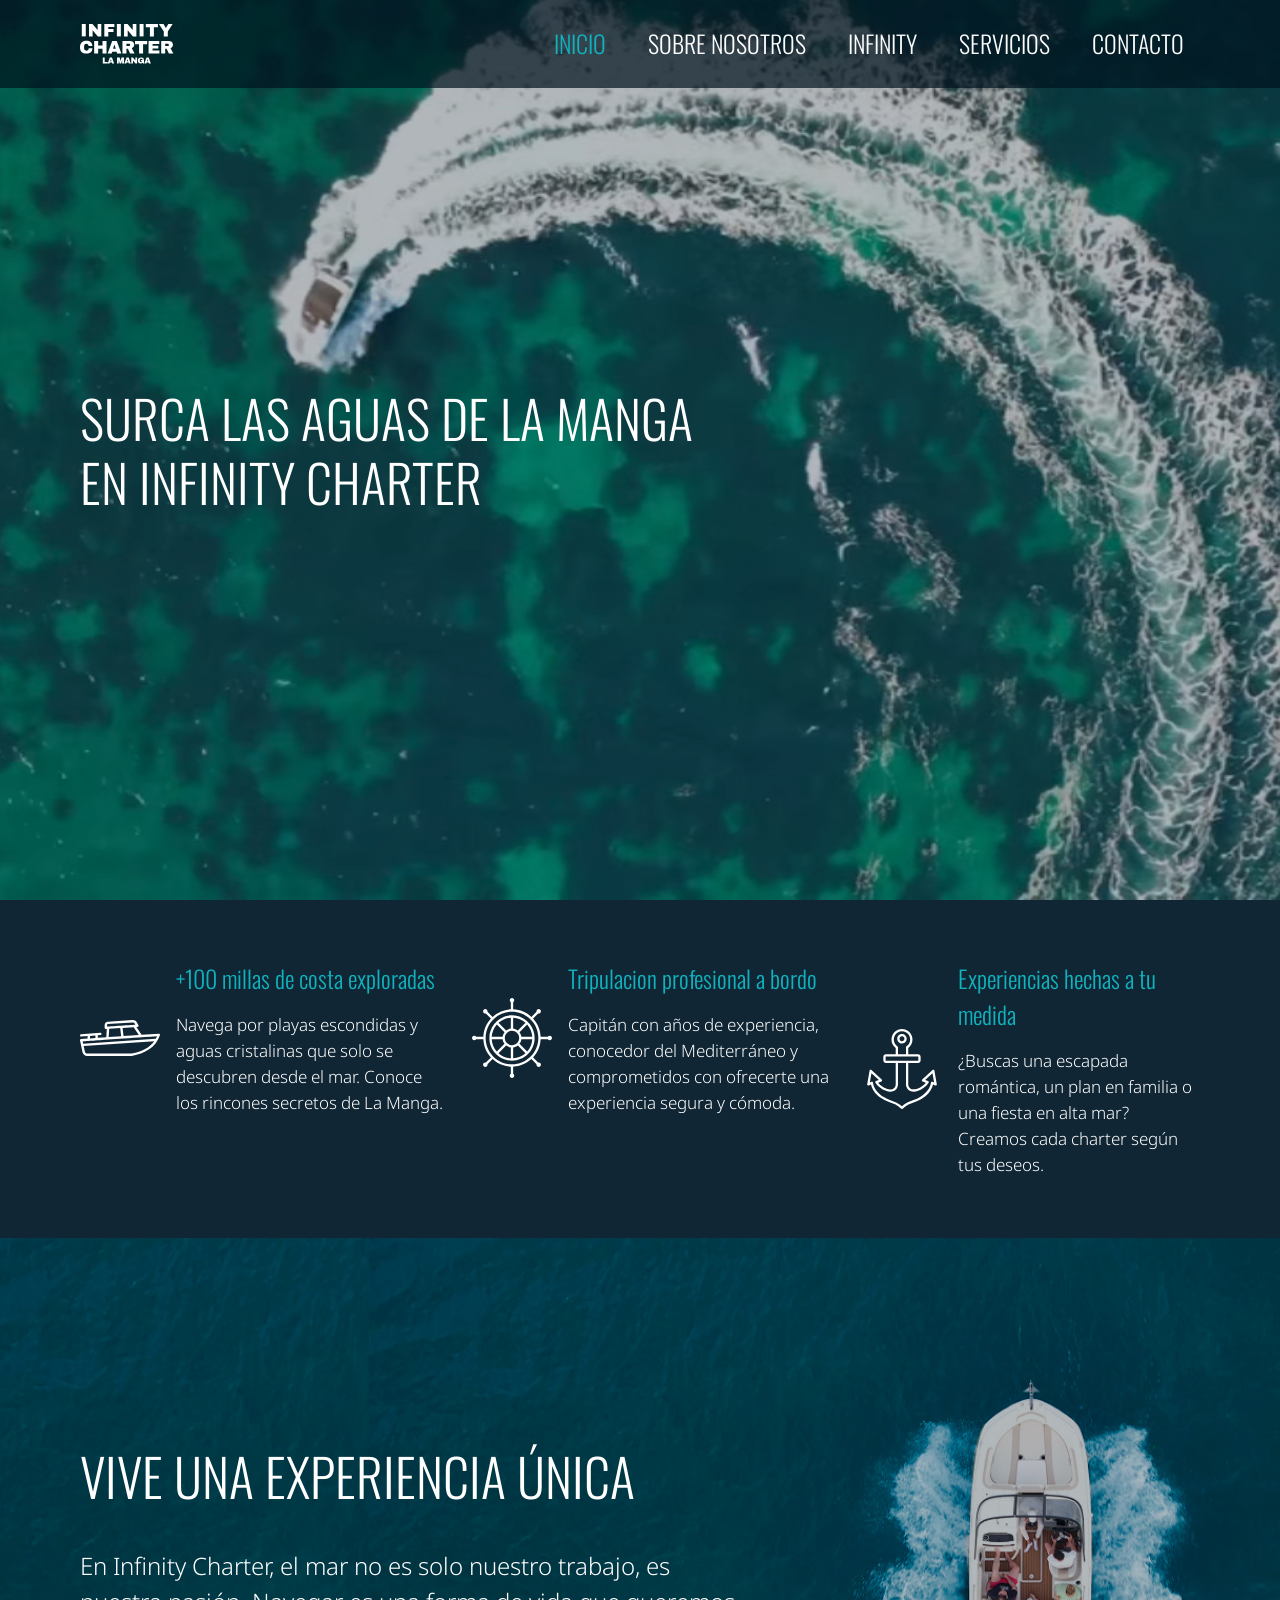
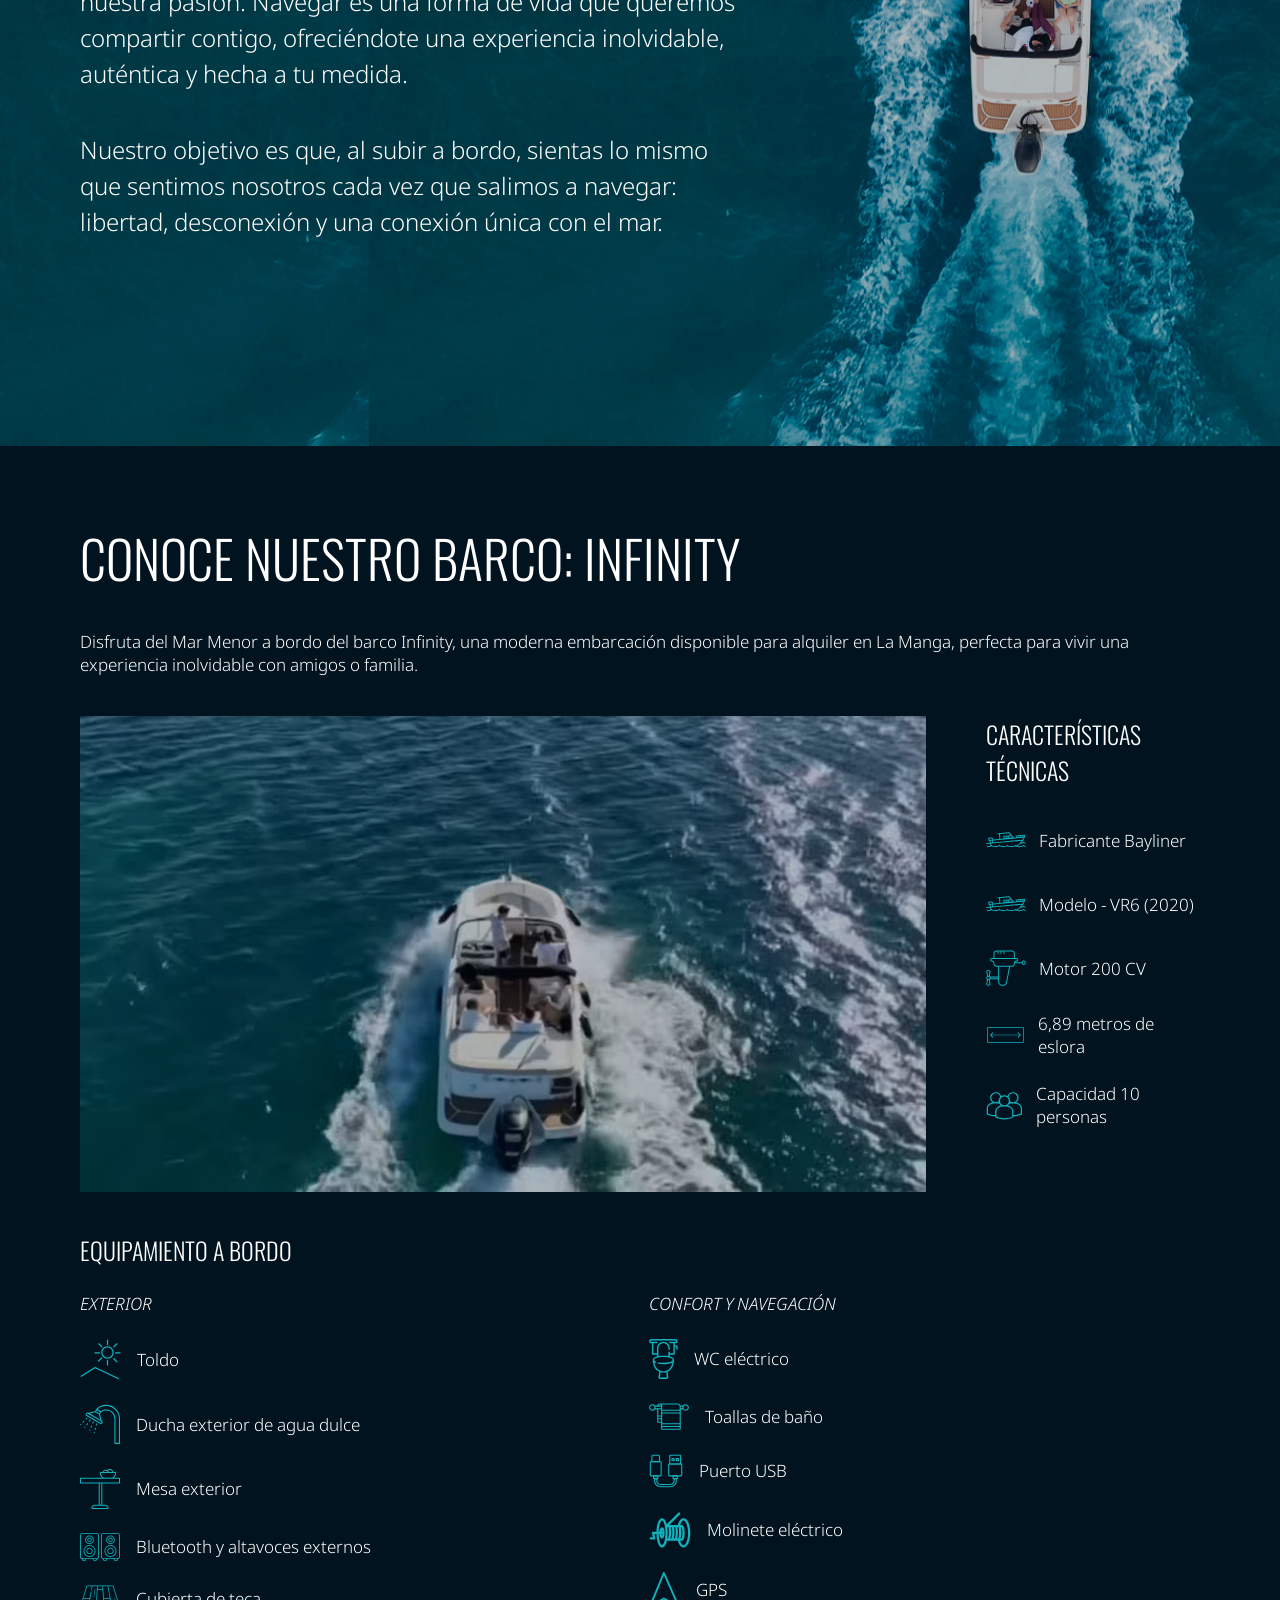
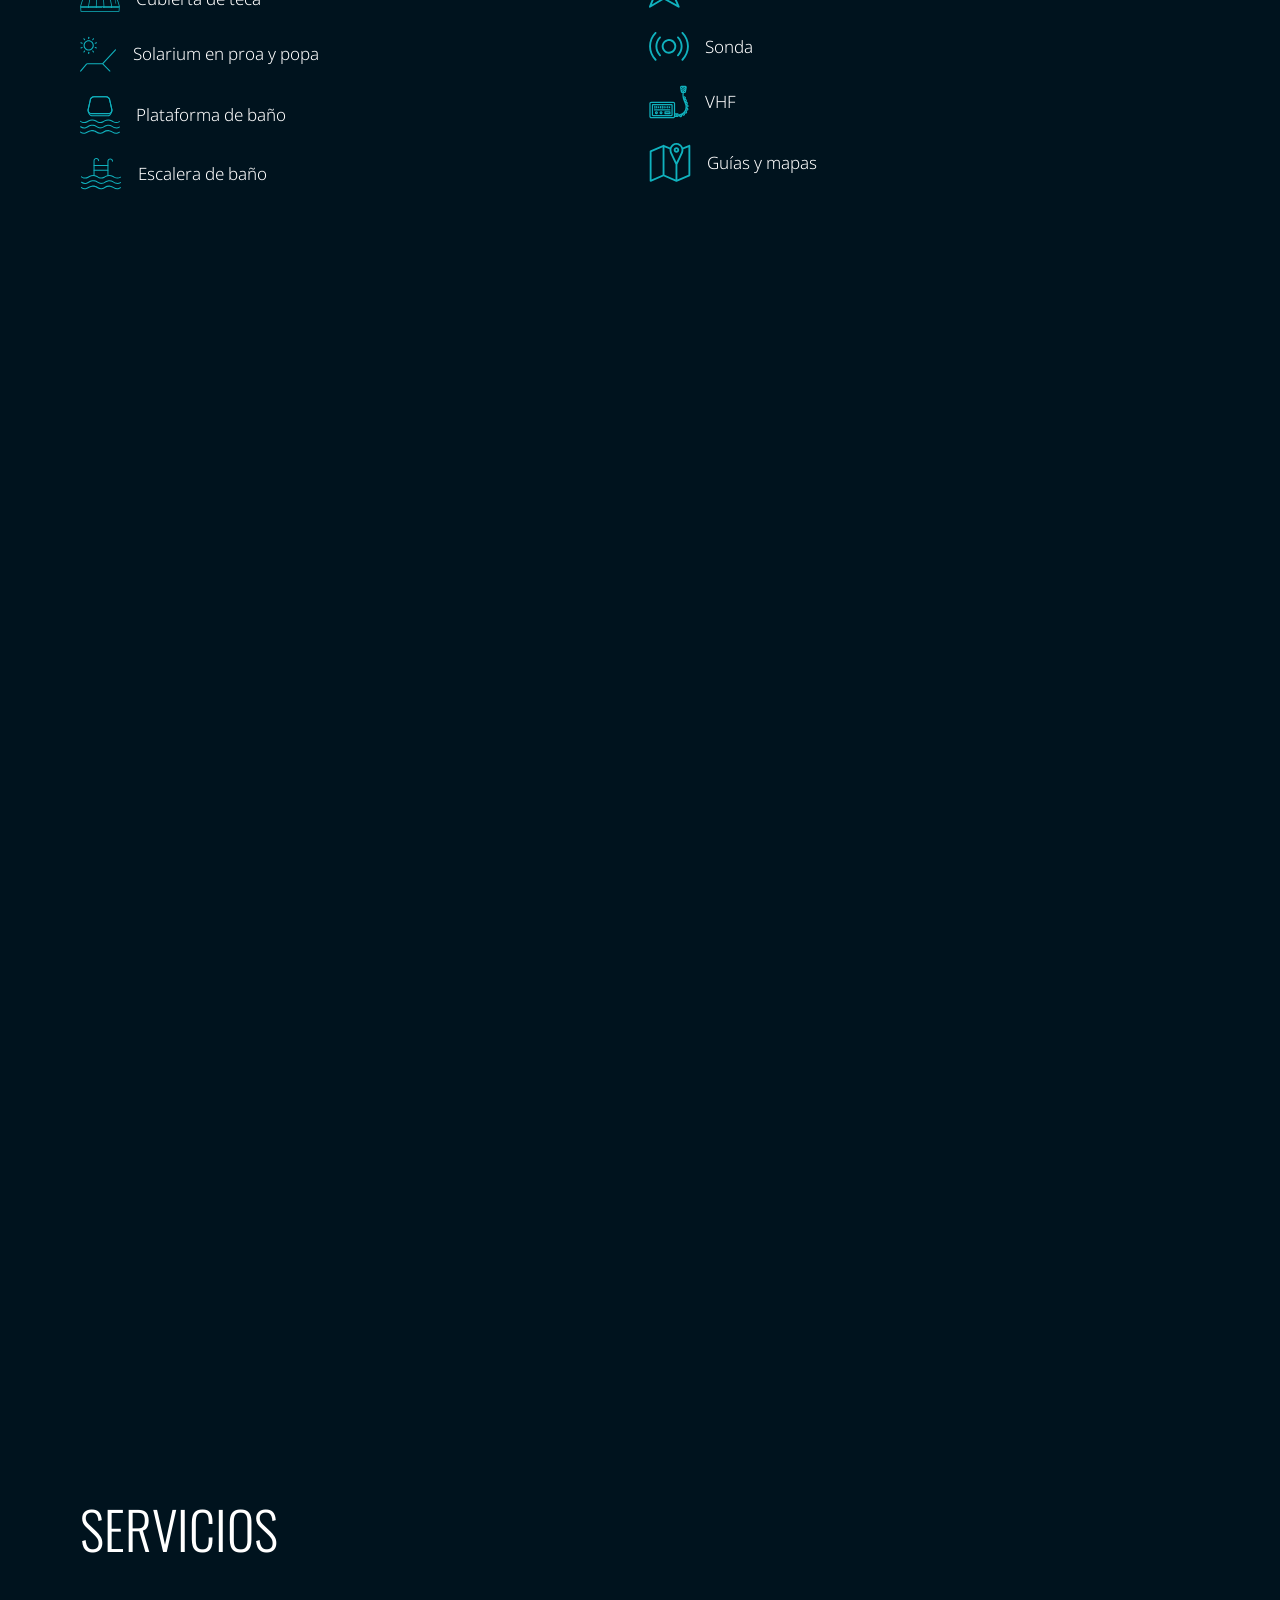
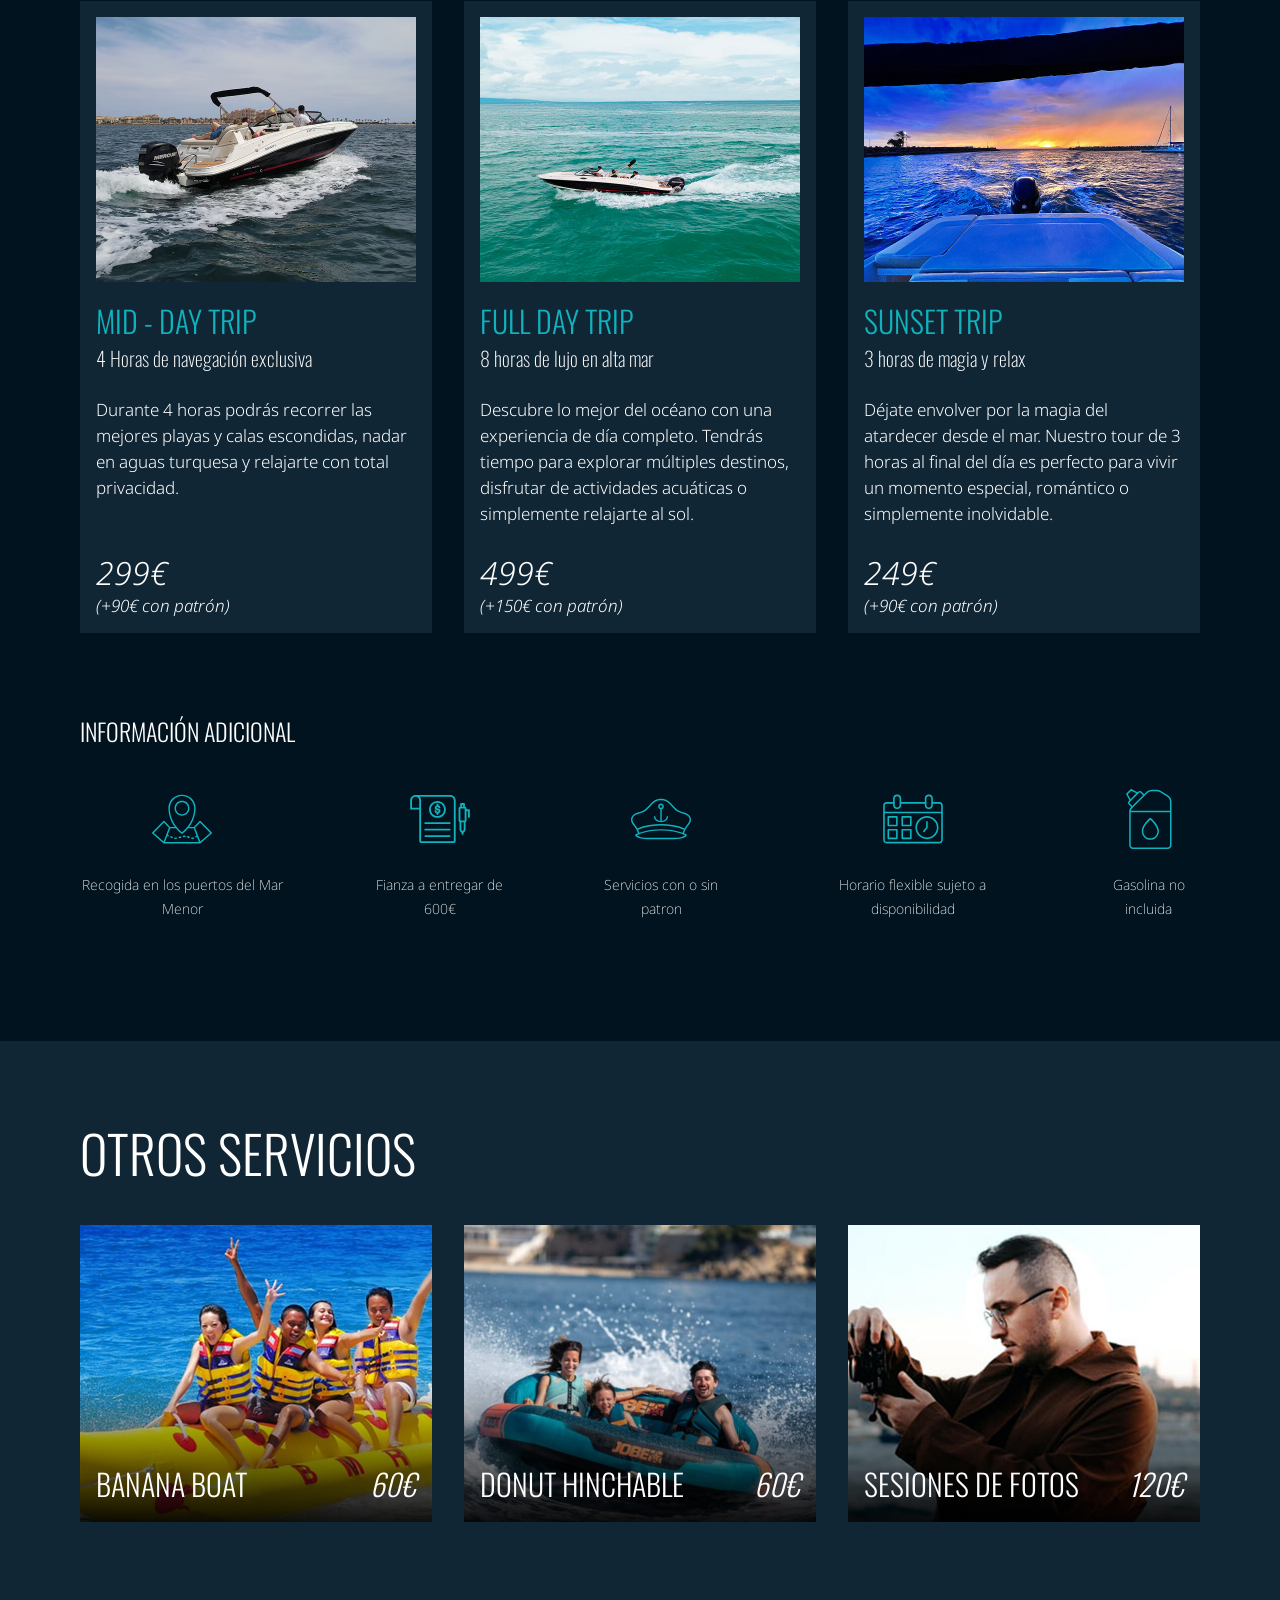
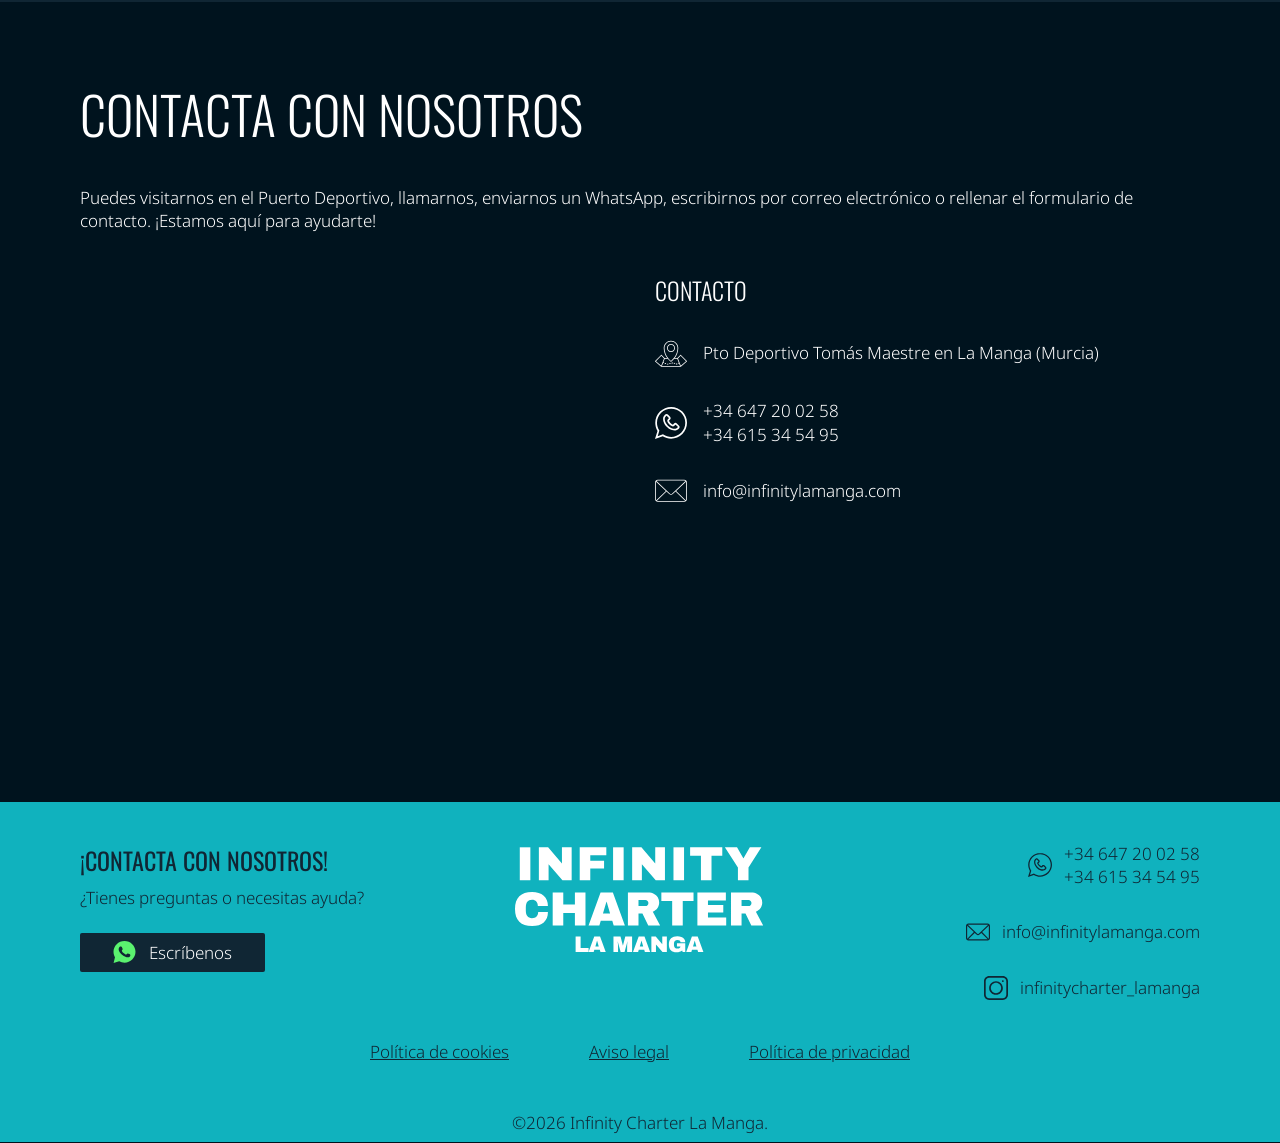
==== commit e953d4be: "fixing hero video autoplay" ====
--- a/index.html
+++ b/index.html
@@ -104,8 +104,8 @@
             playsinline
             poster="assets/img/poster-hero-1360x768.webp"
             >
+            <source class="Hero-video--webm" src="assets/video/video-hero-1360x768.webm" type="video/webm">
             <source class="Hero-video--mp4" src="assets/video/video-hero-1360x768.mp4" type="video/mp4">
-            <source class="Hero-video--webm" src="assets/video/video-hero-1360x768.webm" type="video/webm">
             </video>
             <h1 class="Hero-h1">Surca las aguas de La Manga en Infinity Charter</h1>
         </div>
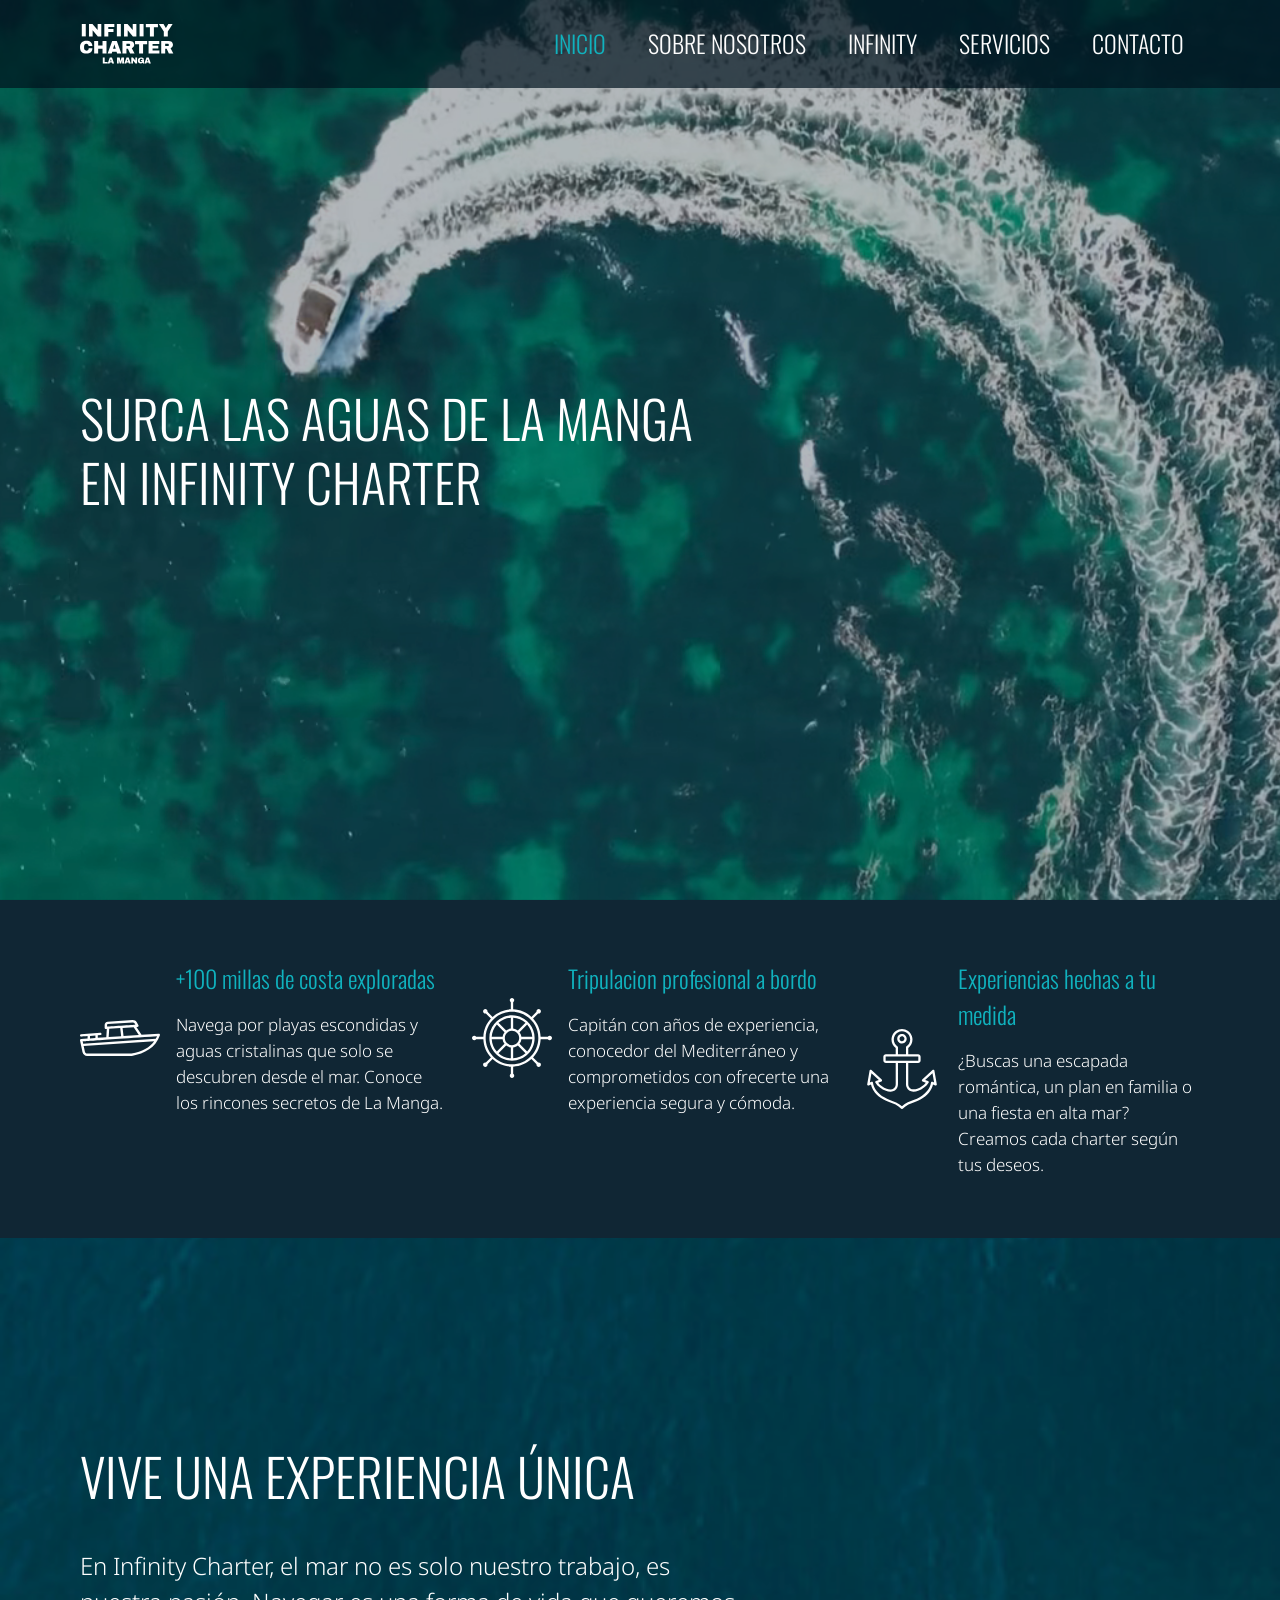
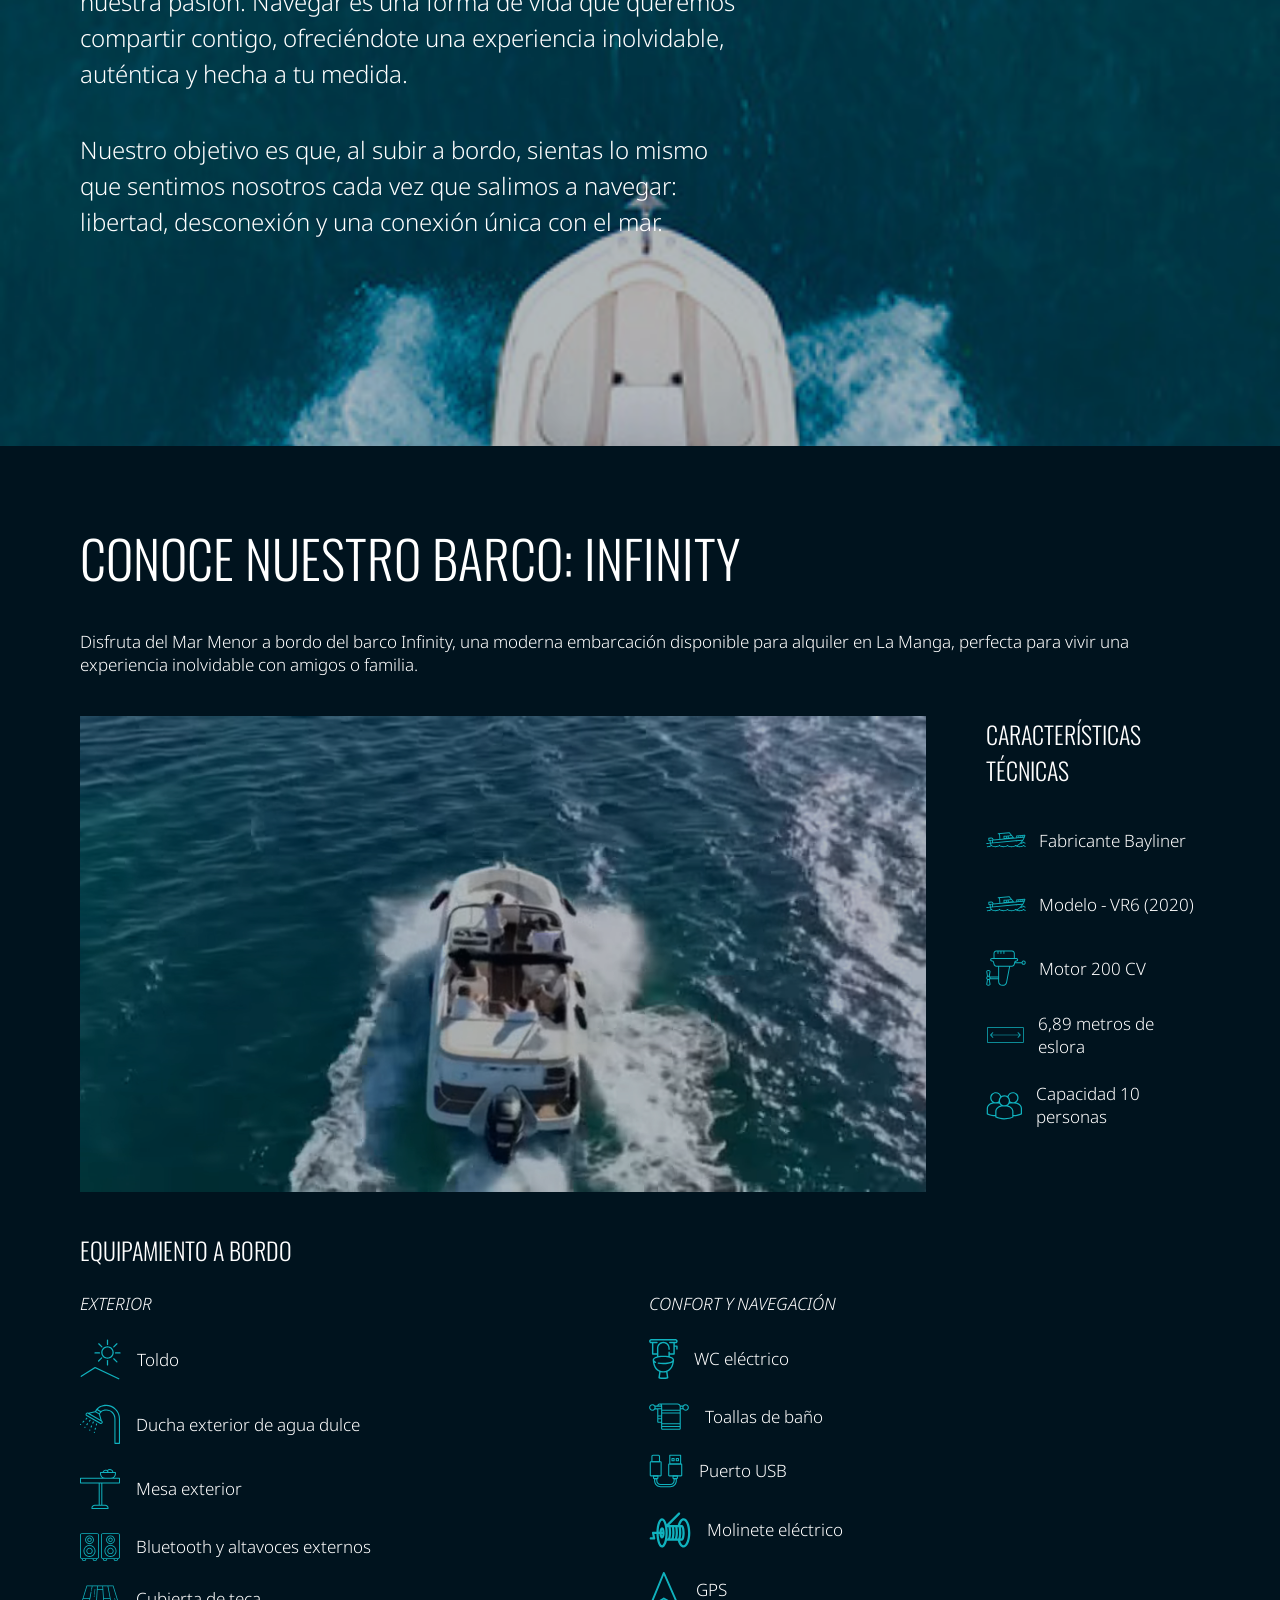
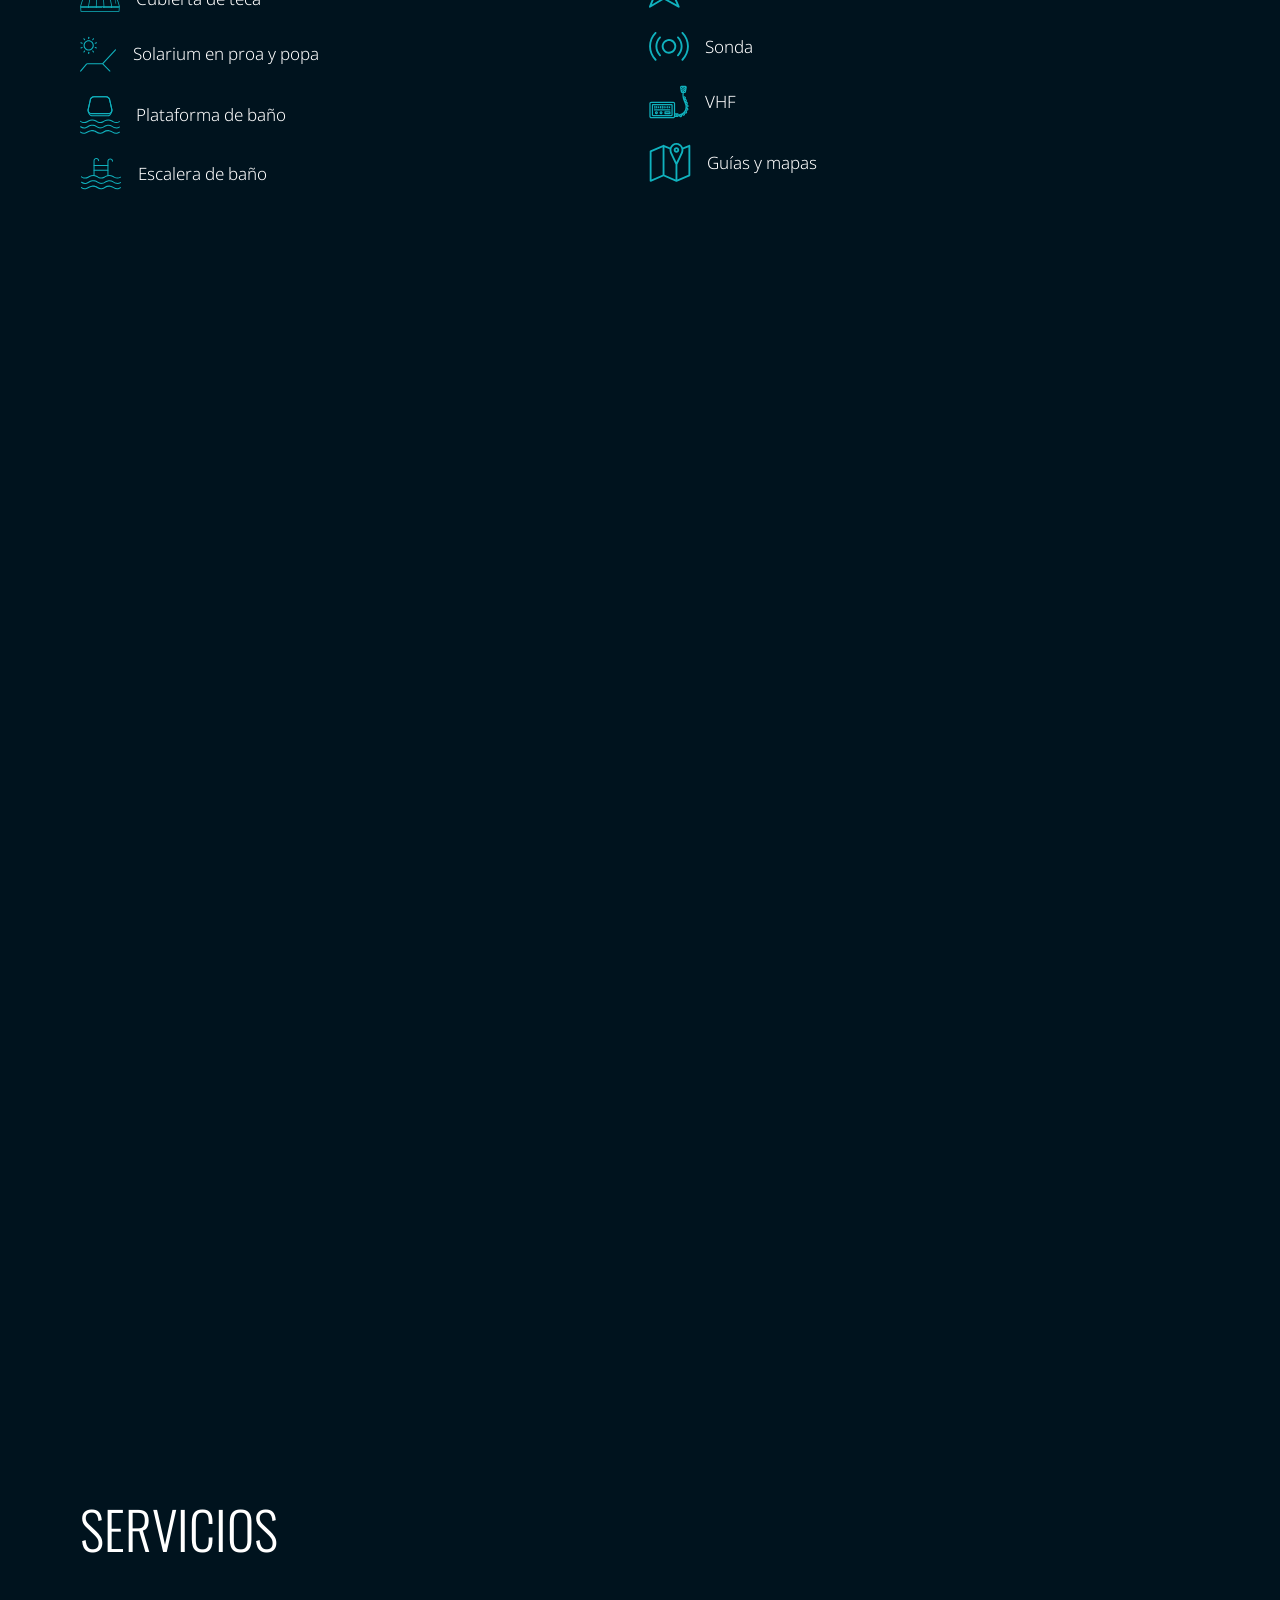
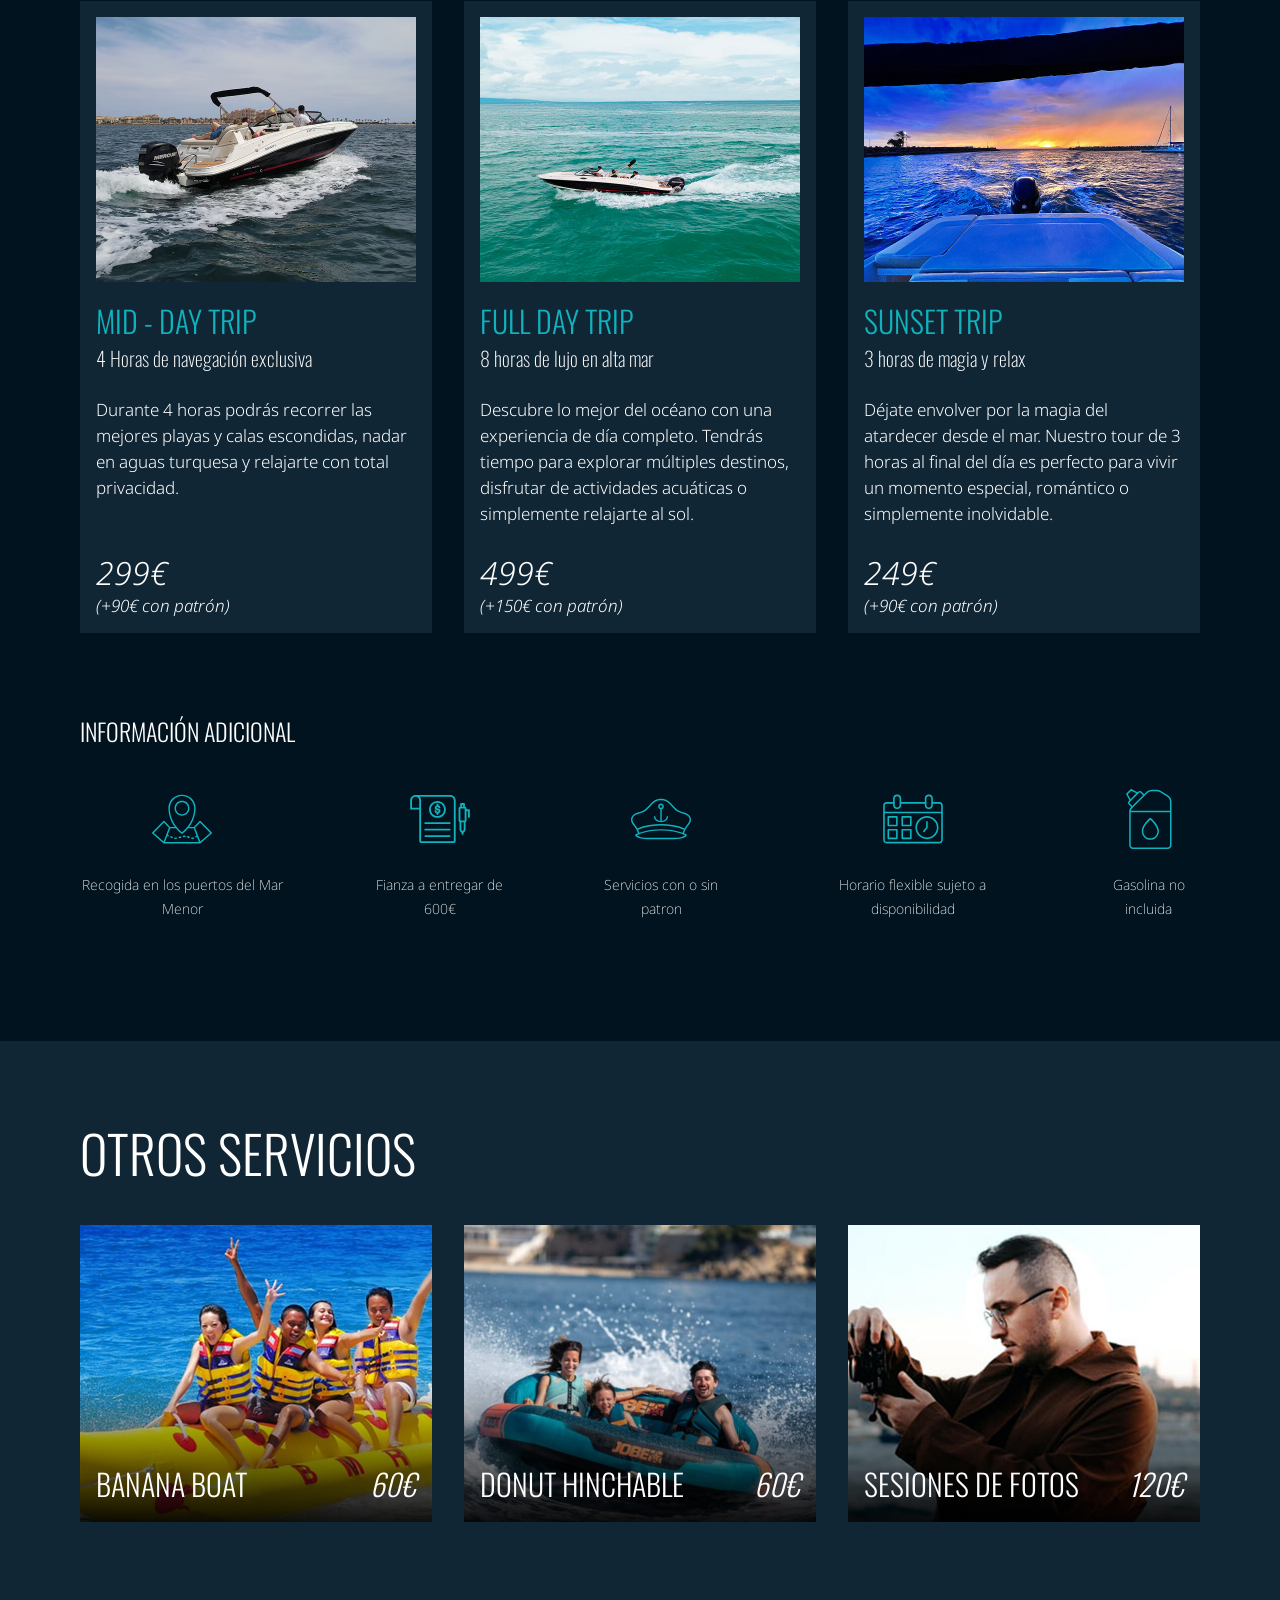
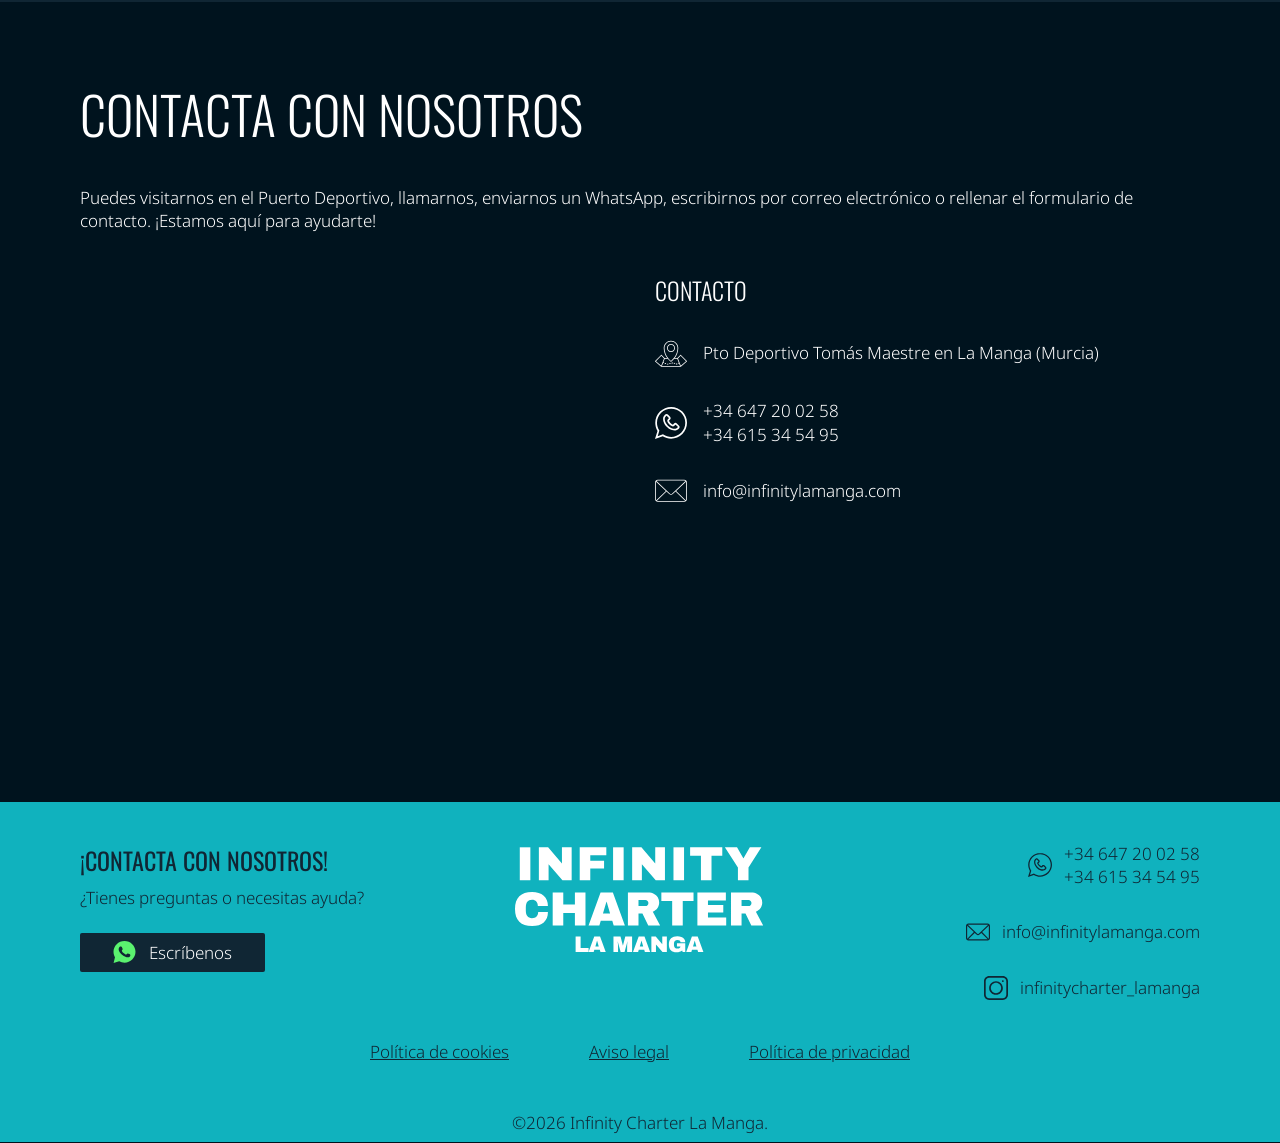
==== commit 04e20ad6: "removing seo no no visible. adding h1" ====
--- a/index.html
+++ b/index.html
@@ -39,6 +39,7 @@
     <header class="Header">
         <div class="Header-wrapper">
             <div class="Header-logo--container">
+                <h1 class="seo-novisible">Alquiler de barco en La Manga, Murcia. Infinity Charter</h1>
                 <a href="index.html" class="Header-logo--link" title="Ir a inicio">
                     <svg class="Header-logo--svg" width="94" height="40" viewBox="0 0 94 40" fill="none" xmlns="http://www.w3.org/2000/svg">
                         <path d="M1.79852 12.384V0H5.77652V12.384H1.79852Z" fill="white"/>
@@ -107,7 +108,7 @@
             <source class="Hero-video--webm" src="assets/video/video-hero-1360x768.webm" type="video/webm">
             <source class="Hero-video--mp4" src="assets/video/video-hero-1360x768.mp4" type="video/mp4">
             </video>
-            <h1 class="Hero-h1">Surca las aguas de La Manga en Infinity Charter</h1>
+            <h2 class="Hero-h2">Surca las aguas de La Manga en Infinity Charter</h2>
         </div>
         <section id="ABOUT" class="Section About">
             <div class="Skills-wrapper">
@@ -210,21 +211,18 @@
                                     <path fill-rule="evenodd" clip-rule="evenodd" d="M34.1392 8.17463L4.74777 10.9185L5.16927 12.1862C5.35154 12.2009 5.51429 12.3083 5.60056 12.471C5.8821 12.8079 6.26457 13.0455 6.69256 13.1497C8.2679 13.6151 9.94905 13.5793 11.5033 13.0455C11.8434 12.9495 12.138 12.7379 12.3365 12.4466C12.3333 12.4076 12.3317 12.3669 12.3317 12.3278C12.3382 12.087 12.5351 11.8965 12.7759 11.8965C13.0168 11.8965 13.2137 12.0869 13.2219 12.3278C13.2219 12.3669 13.2186 12.4076 13.2154 12.4466C13.4139 12.7379 13.7085 12.9495 14.0486 13.0455C15.6028 13.5793 17.2839 13.6151 18.861 13.1497C19.2906 13.0553 19.6763 12.8161 19.953 12.4727C20.0409 12.2969 20.2215 12.1879 20.4168 12.1879C20.6121 12.1879 20.7911 12.2969 20.8807 12.4727C21.1622 12.8095 21.5447 13.0471 21.9727 13.1513C23.4504 13.5826 25.0208 13.5826 26.4984 13.1513C26.8467 13.0374 27.4245 12.7965 27.5904 12.4727C27.68 12.2969 27.859 12.1879 28.0543 12.1879C28.2512 12.1879 28.4302 12.2969 28.5197 12.4727C28.5392 12.5101 28.5653 12.5475 28.593 12.5801C28.7427 12.5671 29.3774 12.5199 29.4783 12.4857C29.5141 12.4727 29.5483 12.4564 29.5808 12.4352C31.384 11.3514 32.9382 9.89971 34.1424 8.17444L34.1392 8.17463ZM4.44822 12.725L3.82329 10.8453C2.79802 11.1513 1.72551 11.2652 0.657915 11.1822C0.543994 11.1773 0.434956 11.1252 0.358468 11.039C0.28198 10.9543 0.242922 10.8404 0.251058 10.7249C0.259195 10.6109 0.312902 10.5035 0.399155 10.4287C0.487038 10.3538 0.600959 10.318 0.716505 10.3278C1.69298 10.4043 2.67592 10.2985 3.61332 10.0137L3.48801 8.28861L2.78009 8.35371C2.66616 8.36347 2.55224 8.32767 2.46436 8.2528C2.37648 8.17794 2.32278 8.07216 2.31464 7.95824L2.16491 5.88488C2.15678 5.7677 2.19583 5.65378 2.27558 5.56753C2.35369 5.47965 2.46436 5.4292 2.58154 5.42757L5.04548 5.20136C6.20094 5.27459 6.88937 5.9874 7.15951 7.08591L12.7789 6.56188L12.4453 1.95445L11.6072 2.03257V2.03094C11.4932 2.04396 11.3777 2.00979 11.2882 1.93818C11.1987 1.86494 11.1433 1.75916 11.132 1.64361C11.1222 1.52969 11.158 1.41577 11.2329 1.32789C11.3093 1.24001 11.4151 1.18631 11.5307 1.17817C15.0524 0.846167 18.5741 0.517444 22.0958 0.191937C22.2423 0.170781 22.3904 0.226113 22.4864 0.340034L26.6526 5.26451L28.8138 5.06271L28.7113 3.64361H28.7129C28.7048 3.52643 28.7439 3.41251 28.822 3.32463C28.9017 3.23838 29.0124 3.18793 29.1296 3.1863L36.6288 2.4865V2.48487C36.8615 2.47348 37.0861 2.57764 37.226 2.76316C37.3676 2.95032 37.4067 3.19445 37.3302 3.41576C36.6092 5.89921 35.361 8.19734 33.6701 10.1534C34.212 10.0281 35.0176 9.74489 35.2275 9.34455C35.3154 9.17041 35.4961 9.05975 35.6914 9.05975C35.8883 9.05975 36.0673 9.17041 36.1552 9.34455C36.3244 9.66678 36.9299 9.92553 37.3286 10.0492C37.5499 10.1225 37.6736 10.3584 37.6052 10.5814C37.5369 10.8043 37.3025 10.9313 37.0796 10.8678C36.5653 10.7295 36.0917 10.4756 35.6914 10.1257C34.7263 11.0599 32.6985 11.1591 32.6709 11.1721C31.8572 11.9191 30.9735 12.5864 30.0328 13.1641C29.9905 13.1901 29.9466 13.2145 29.9026 13.2357C31.2973 13.5807 32.7572 13.5498 34.1372 13.1495C34.5685 13.0551 34.9541 12.8158 35.2292 12.4724C35.3171 12.2967 35.4977 12.186 35.693 12.186C35.8899 12.186 36.0689 12.2967 36.1568 12.4724C36.3375 12.8175 37.0129 13.0876 37.4441 13.2097H37.4457C37.6687 13.2764 37.7973 13.5124 37.7338 13.7369C37.6687 13.9631 37.436 14.095 37.2098 14.0347C36.6483 13.898 36.1291 13.6295 35.6914 13.252C34.8581 14.0575 33.1559 14.3326 31.8734 14.3326C31.0158 14.3407 30.1614 14.217 29.3428 13.9648C28.9766 13.8492 28.63 13.68 28.3142 13.4636L27.7121 13.5205C27.4175 13.7077 27.1001 13.8574 26.7665 13.9632C25.1147 14.453 23.3555 14.453 21.7038 13.9632C21.2269 13.8216 20.7875 13.5791 20.4165 13.2488C18.9258 14.6939 14.2746 14.6825 12.7773 13.2553C11.28 14.6825 6.63044 14.6939 5.1381 13.2488C4.30486 14.056 2.60096 14.3294 1.31851 14.3294H1.21598C0.984886 14.3213 0.802613 14.1292 0.804242 13.8981C0.80587 13.667 0.991398 13.4799 1.22249 13.4734H1.31688C2.32752 13.4734 3.76454 13.265 4.44805 12.7231L4.44822 12.725ZM34.7787 7.17223L6.62091 9.80216L6.49234 8.00873L35.7309 5.27627C35.451 5.92724 35.132 6.5603 34.7756 7.17223H34.7787ZM3.8187 7.39682L6.2989 7.16572H6.29727C6.23054 6.90045 6.10035 6.65469 5.91971 6.44801C5.6821 6.20715 5.35985 6.06881 5.02139 6.05905L3.05218 6.24295L3.14006 7.46191L3.81707 7.39844L3.8187 7.39682ZM5.6398 8.0852L5.76837 9.87864L4.47292 9.99907L4.3411 8.20726L5.63654 8.08683L5.6398 8.0852ZM19.1375 3.34612L23.5658 2.93276L21.9823 1.06121L13.3016 1.87329L13.6352 6.48071L16.7403 6.1894L16.5808 4.00701C16.5727 3.88983 16.6118 3.77429 16.6915 3.68803C16.7696 3.60178 16.8803 3.55133 16.9975 3.54807L19.1343 3.3479L19.1375 3.34612ZM19.6632 4.15658L19.7592 5.47481L20.7861 5.3788L20.6917 4.06056L19.6648 4.15658H19.6632ZM18.9016 5.55618L18.8072 4.23795L17.4661 4.36326L17.5622 5.68149L18.9016 5.55618ZM21.5412 3.98247L21.6356 5.30071L25.2762 4.96057L24.2346 3.73025L21.5396 3.98087L21.5412 3.98247ZM31.6393 3.80997L31.7109 4.79294L32.7378 4.69693L32.6662 3.71395L31.6393 3.80997ZM30.8565 4.87269L30.7849 3.88971L29.6018 4.00037L29.6734 4.98335L30.8565 4.87269ZM33.5206 3.63582L33.5922 4.6188L34.6191 4.52278L34.5475 3.5398L33.5206 3.63582ZM35.4019 3.46005L35.4735 4.44303L36.0936 4.38445C36.2189 4.05571 36.3377 3.71394 36.4516 3.36243L35.4019 3.46005Z" fill="#10B2BE"/>
                                 </svg>
                                 <span class="Characteristics-span">Fabricante Bayliner</span>
-                                <span class="seo-novisible">Fabricante Bayliner para alquiler barco la manga</span>
                             </li>
                             <li class="Characteristics-li">
                                 <svg class="Characteristics-svg" width="40" height="40" viewBox="0 0 38 15" fill="none" xmlns="http://www.w3.org/2000/svg">
                                     <path fill-rule="evenodd" clip-rule="evenodd" d="M34.1392 8.17463L4.74777 10.9185L5.16927 12.1862C5.35154 12.2009 5.51429 12.3083 5.60056 12.471C5.8821 12.8079 6.26457 13.0455 6.69256 13.1497C8.2679 13.6151 9.94905 13.5793 11.5033 13.0455C11.8434 12.9495 12.138 12.7379 12.3365 12.4466C12.3333 12.4076 12.3317 12.3669 12.3317 12.3278C12.3382 12.087 12.5351 11.8965 12.7759 11.8965C13.0168 11.8965 13.2137 12.0869 13.2219 12.3278C13.2219 12.3669 13.2186 12.4076 13.2154 12.4466C13.4139 12.7379 13.7085 12.9495 14.0486 13.0455C15.6028 13.5793 17.2839 13.6151 18.861 13.1497C19.2906 13.0553 19.6763 12.8161 19.953 12.4727C20.0409 12.2969 20.2215 12.1879 20.4168 12.1879C20.6121 12.1879 20.7911 12.2969 20.8807 12.4727C21.1622 12.8095 21.5447 13.0471 21.9727 13.1513C23.4504 13.5826 25.0208 13.5826 26.4984 13.1513C26.8467 13.0374 27.4245 12.7965 27.5904 12.4727C27.68 12.2969 27.859 12.1879 28.0543 12.1879C28.2512 12.1879 28.4302 12.2969 28.5197 12.4727C28.5392 12.5101 28.5653 12.5475 28.593 12.5801C28.7427 12.5671 29.3774 12.5199 29.4783 12.4857C29.5141 12.4727 29.5483 12.4564 29.5808 12.4352C31.384 11.3514 32.9382 9.89971 34.1424 8.17444L34.1392 8.17463ZM4.44822 12.725L3.82329 10.8453C2.79802 11.1513 1.72551 11.2652 0.657915 11.1822C0.543994 11.1773 0.434956 11.1252 0.358468 11.039C0.28198 10.9543 0.242922 10.8404 0.251058 10.7249C0.259195 10.6109 0.312902 10.5035 0.399155 10.4287C0.487038 10.3538 0.600959 10.318 0.716505 10.3278C1.69298 10.4043 2.67592 10.2985 3.61332 10.0137L3.48801 8.28861L2.78009 8.35371C2.66616 8.36347 2.55224 8.32767 2.46436 8.2528C2.37648 8.17794 2.32278 8.07216 2.31464 7.95824L2.16491 5.88488C2.15678 5.7677 2.19583 5.65378 2.27558 5.56753C2.35369 5.47965 2.46436 5.4292 2.58154 5.42757L5.04548 5.20136C6.20094 5.27459 6.88937 5.9874 7.15951 7.08591L12.7789 6.56188L12.4453 1.95445L11.6072 2.03257V2.03094C11.4932 2.04396 11.3777 2.00979 11.2882 1.93818C11.1987 1.86494 11.1433 1.75916 11.132 1.64361C11.1222 1.52969 11.158 1.41577 11.2329 1.32789C11.3093 1.24001 11.4151 1.18631 11.5307 1.17817C15.0524 0.846167 18.5741 0.517444 22.0958 0.191937C22.2423 0.170781 22.3904 0.226113 22.4864 0.340034L26.6526 5.26451L28.8138 5.06271L28.7113 3.64361H28.7129C28.7048 3.52643 28.7439 3.41251 28.822 3.32463C28.9017 3.23838 29.0124 3.18793 29.1296 3.1863L36.6288 2.4865V2.48487C36.8615 2.47348 37.0861 2.57764 37.226 2.76316C37.3676 2.95032 37.4067 3.19445 37.3302 3.41576C36.6092 5.89921 35.361 8.19734 33.6701 10.1534C34.212 10.0281 35.0176 9.74489 35.2275 9.34455C35.3154 9.17041 35.4961 9.05975 35.6914 9.05975C35.8883 9.05975 36.0673 9.17041 36.1552 9.34455C36.3244 9.66678 36.9299 9.92553 37.3286 10.0492C37.5499 10.1225 37.6736 10.3584 37.6052 10.5814C37.5369 10.8043 37.3025 10.9313 37.0796 10.8678C36.5653 10.7295 36.0917 10.4756 35.6914 10.1257C34.7263 11.0599 32.6985 11.1591 32.6709 11.1721C31.8572 11.9191 30.9735 12.5864 30.0328 13.1641C29.9905 13.1901 29.9466 13.2145 29.9026 13.2357C31.2973 13.5807 32.7572 13.5498 34.1372 13.1495C34.5685 13.0551 34.9541 12.8158 35.2292 12.4724C35.3171 12.2967 35.4977 12.186 35.693 12.186C35.8899 12.186 36.0689 12.2967 36.1568 12.4724C36.3375 12.8175 37.0129 13.0876 37.4441 13.2097H37.4457C37.6687 13.2764 37.7973 13.5124 37.7338 13.7369C37.6687 13.9631 37.436 14.095 37.2098 14.0347C36.6483 13.898 36.1291 13.6295 35.6914 13.252C34.8581 14.0575 33.1559 14.3326 31.8734 14.3326C31.0158 14.3407 30.1614 14.217 29.3428 13.9648C28.9766 13.8492 28.63 13.68 28.3142 13.4636L27.7121 13.5205C27.4175 13.7077 27.1001 13.8574 26.7665 13.9632C25.1147 14.453 23.3555 14.453 21.7038 13.9632C21.2269 13.8216 20.7875 13.5791 20.4165 13.2488C18.9258 14.6939 14.2746 14.6825 12.7773 13.2553C11.28 14.6825 6.63044 14.6939 5.1381 13.2488C4.30486 14.056 2.60096 14.3294 1.31851 14.3294H1.21598C0.984886 14.3213 0.802613 14.1292 0.804242 13.8981C0.80587 13.667 0.991398 13.4799 1.22249 13.4734H1.31688C2.32752 13.4734 3.76454 13.265 4.44805 12.7231L4.44822 12.725ZM34.7787 7.17223L6.62091 9.80216L6.49234 8.00873L35.7309 5.27627C35.451 5.92724 35.132 6.5603 34.7756 7.17223H34.7787ZM3.8187 7.39682L6.2989 7.16572H6.29727C6.23054 6.90045 6.10035 6.65469 5.91971 6.44801C5.6821 6.20715 5.35985 6.06881 5.02139 6.05905L3.05218 6.24295L3.14006 7.46191L3.81707 7.39844L3.8187 7.39682ZM5.6398 8.0852L5.76837 9.87864L4.47292 9.99907L4.3411 8.20726L5.63654 8.08683L5.6398 8.0852ZM19.1375 3.34612L23.5658 2.93276L21.9823 1.06121L13.3016 1.87329L13.6352 6.48071L16.7403 6.1894L16.5808 4.00701C16.5727 3.88983 16.6118 3.77429 16.6915 3.68803C16.7696 3.60178 16.8803 3.55133 16.9975 3.54807L19.1343 3.3479L19.1375 3.34612ZM19.6632 4.15658L19.7592 5.47481L20.7861 5.3788L20.6917 4.06056L19.6648 4.15658H19.6632ZM18.9016 5.55618L18.8072 4.23795L17.4661 4.36326L17.5622 5.68149L18.9016 5.55618ZM21.5412 3.98247L21.6356 5.30071L25.2762 4.96057L24.2346 3.73025L21.5396 3.98087L21.5412 3.98247ZM31.6393 3.80997L31.7109 4.79294L32.7378 4.69693L32.6662 3.71395L31.6393 3.80997ZM30.8565 4.87269L30.7849 3.88971L29.6018 4.00037L29.6734 4.98335L30.8565 4.87269ZM33.5206 3.63582L33.5922 4.6188L34.6191 4.52278L34.5475 3.5398L33.5206 3.63582ZM35.4019 3.46005L35.4735 4.44303L36.0936 4.38445C36.2189 4.05571 36.3377 3.71394 36.4516 3.36243L35.4019 3.46005Z" fill="#10B2BE"/>
                                 </svg>
                                 <span class="Characteristics-span">Modelo - VR6 (2020)</span>
-                                <span class="Characteristics-span seo-novisible">Modelo VR6 para alquiler barco la manga</span>
                             </li>
                             <li class="Characteristics-li">
                                 <svg class="Characteristics-svg" width="40" height="40" viewBox="0 0 38 35" fill="none" xmlns="http://www.w3.org/2000/svg">
                                     <path d="M35.7689 10.4315C34.836 10.4315 34.0548 11.0837 33.8455 11.9539H27.8015C28.002 11.5127 28.3141 11.3156 28.9 11.3156C29.7981 11.3156 30.5253 10.5885 30.5253 9.69042C30.5253 8.79237 29.7981 8.0652 28.9 8.0652H27.355V3.4997C27.355 2.01747 26.1501 0.8125 24.6678 0.8125H9.84728C8.36504 0.8125 7.16007 2.01747 7.16007 3.4997L7.15833 8.06654H5.61333C4.71527 8.06654 3.98811 8.79371 3.98811 9.69176C3.98811 10.5898 4.71527 11.317 5.61333 11.317C6.62299 11.317 6.81481 11.8889 7.0415 13.2945C7.08161 13.5351 7.11823 13.7723 7.16706 14.0042C7.45304 15.3609 8.50631 16.2363 9.84555 16.2363H11.5597V25.6338L3.81528 25.632C3.74378 25.5431 3.65833 25.4629 3.57463 25.3914L4.27041 21.1679C4.33668 20.7668 4.23903 20.3954 3.98443 20.0972C3.5694 19.6107 2.8283 19.4363 2.27028 19.4363C1.71226 19.4363 0.971124 19.6107 0.556135 20.0972C0.30154 20.3971 0.203886 20.7668 0.270147 21.1679L0.965932 25.3914C0.533466 25.7663 0.252693 26.3156 0.252693 26.9312C0.252693 27.5467 0.529957 28.1013 0.967672 28.4675L0.271889 32.691C0.205623 33.092 0.303277 33.4635 0.557872 33.7616C0.9729 34.2481 1.714 34.4226 2.27202 34.4226C2.83004 34.4226 3.57118 34.2482 3.98617 33.7616C4.24076 33.4617 4.33842 33.092 4.27215 32.691L3.57637 28.4675C3.66182 28.3907 3.74552 28.3105 3.81701 28.2268H11.5632V30.4676C11.5632 32.7224 13.389 34.4278 15.8129 34.4278C17.9421 34.4278 19.6213 33.1374 19.9911 31.2174L22.8753 16.2397H24.6697C26.0089 16.2397 27.0622 15.3644 27.3482 14.0077C27.397 13.7757 27.4371 13.5351 27.4737 13.2979C27.4964 13.1462 27.5226 13.0085 27.5452 12.8742H33.8491C34.0549 13.7444 34.8396 14.3966 35.7725 14.3966C36.8624 14.3966 37.75 13.509 37.75 12.4191C37.7517 11.3205 36.864 10.4315 35.7689 10.4315ZM8.07371 3.50001C8.07371 2.52174 8.86887 1.72828 9.84545 1.72828H10.9528V3.69706C10.9528 3.95166 11.1586 4.15218 11.4079 4.15218C11.6625 4.15218 11.863 3.94641 11.863 3.69706L11.8648 1.72654H13.7568V3.69532C13.7568 3.94992 13.9626 4.15044 14.2119 4.15044C14.4613 4.15044 14.6671 3.94467 14.6671 3.69532V1.72654H16.5591V3.69532C16.5591 3.94992 16.7649 4.15044 17.0142 4.15044C17.2636 4.15044 17.4693 3.94467 17.4693 3.69532L17.4711 1.72654H24.6593C25.6376 1.72654 26.431 2.52169 26.431 3.49827V8.0669H8.07394L8.07371 3.50001ZM2.2703 28.0337C1.66344 28.0337 1.16819 27.5385 1.16819 26.9316C1.16819 26.3247 1.66344 25.8295 2.2703 25.8295C2.87716 25.8295 3.37241 26.3247 3.37241 26.9316C3.37241 27.5385 2.87716 28.0337 2.2703 28.0337ZM1.17694 21.0218C1.15427 20.8841 1.17694 20.7812 1.25715 20.6923C1.42631 20.4917 1.84656 20.3522 2.2703 20.3522C2.69927 20.3522 3.11429 20.49 3.28344 20.6923C3.36017 20.7812 3.38632 20.8841 3.36365 21.0218L2.71671 24.9629C2.57372 24.9315 2.422 24.914 2.27029 24.914C2.11858 24.914 1.96687 24.9315 1.82387 24.9629L1.17694 21.0218ZM3.36366 32.8429C3.38633 32.9807 3.36366 33.0836 3.28345 33.1725C3.11429 33.3731 2.69404 33.5126 2.2703 33.5126C1.84133 33.5126 1.42631 33.3748 1.25716 33.1725C1.18043 33.0836 1.15428 32.9807 1.17695 32.8429L1.82389 28.9019C1.96688 28.9333 2.1186 28.9508 2.27031 28.9508C2.42202 28.9508 2.57373 28.9333 2.71672 28.9019L3.36366 32.8429ZM4.25301 27.3114C4.27568 27.1859 4.28789 27.062 4.28789 26.9313C4.28789 26.8022 4.27394 26.6732 4.25301 26.5511H11.5613V27.3149H4.25301V27.3114ZM19.091 31.0432C18.8015 32.5429 17.5146 33.5124 15.8091 33.5124C13.9066 33.5124 12.4749 32.2045 12.4749 30.4677V16.2346H21.9439L19.091 31.0432ZM26.5685 13.1464C26.5336 13.3696 26.497 13.598 26.4481 13.816C26.2964 14.5431 25.7436 15.3244 24.6677 15.3244H9.84713C8.76595 15.3244 8.21842 14.5431 8.06669 13.816C8.02135 13.598 7.98647 13.3748 7.94636 13.1516C7.75803 11.9954 7.50518 10.4068 5.61661 10.4068C5.22425 10.4068 4.9069 10.0895 4.9069 9.69712C4.9069 9.30478 5.22427 8.98741 5.61661 8.98741H28.9017C29.294 8.98741 29.6114 9.30478 29.6114 9.69712C29.6114 10.0895 29.294 10.4068 28.9017 10.4068C27.0114 10.3999 26.7568 11.9902 26.5685 13.1464ZM35.7687 13.4724C35.1845 13.4724 34.7067 12.9946 34.7067 12.4105C34.7067 11.8263 35.1845 11.3485 35.7687 11.3485C36.3528 11.3485 36.8306 11.8263 36.8306 12.4105C36.8359 12.9946 36.3581 13.4724 35.7687 13.4724Z" fill="#10B2BE"/>
                                 </svg>
                                 <span class="Characteristics-span">Motor 200 CV</span>
-                                <span class="Characteristics-span seo-novisible">Motor de 200 CV para alquiler barco la manga</span>
                             </li>
                             <li class="Characteristics-li">
                                 <svg class="Characteristics-svg" width="40" height="40" viewBox="0 0 26 12" fill="none" xmlns="http://www.w3.org/2000/svg">
@@ -237,7 +235,6 @@
                                     <path d="M39.207 18.6467C39.206 17.7221 38.9714 16.8259 38.5098 15.9831C38.0724 15.1845 37.4513 14.4696 36.6636 13.8584C35.5816 13.0188 34.2654 12.437 32.8368 12.152C33.1201 11.9505 33.3884 11.7238 33.6389 11.4728C34.8038 10.3053 35.4443 8.75411 35.4424 7.10489C35.4406 5.45567 34.7966 3.9059 33.6291 2.74104C32.4616 1.57615 30.9107 0.935106 29.2612 0.937507C26.5133 0.940574 24.1487 2.7472 23.367 5.28882C22.3745 4.63868 21.2145 4.28887 20.0002 4.28751H19.9932C18.781 4.28751 17.6222 4.63503 16.6299 5.28221C15.8462 2.74405 13.4832 0.940574 10.7377 0.937507C9.08938 0.936706 7.53731 1.57618 6.36983 2.74104C5.20236 3.9059 4.5584 5.4557 4.55654 7.10489C4.55467 8.75409 5.19518 10.3053 6.36004 11.4728C6.61055 11.7239 6.87892 11.9505 7.16218 12.152C5.73356 12.437 4.41727 13.0188 3.33532 13.8584C2.54764 14.4696 1.92649 15.1845 1.4891 15.9831C1.0275 16.8259 0.79292 17.7221 0.791906 18.6467L0.785157 24.6852C0.784863 24.9447 0.935122 25.1808 1.17031 25.2904C3.89922 26.5622 6.88258 27.2277 10.0485 27.2724L10.0476 28.0352C10.0473 28.2947 10.1976 28.5308 10.4328 28.6404C13.2581 29.9571 16.3609 30.6248 19.6549 30.625C19.6544 30.625 19.6555 30.625 19.6549 30.625C22.5573 30.625 25.0753 30.0948 26.6753 29.65C28.4179 29.1656 29.4692 28.682 29.5131 28.6617C29.7485 28.5526 29.8993 28.3169 29.8996 28.0574L29.9004 27.2731C33.0847 27.2347 36.0855 26.5688 38.8286 25.2904C39.0637 25.1808 39.214 24.9447 39.2137 24.6852L39.207 18.6467ZM29.2628 2.27122C29.2647 2.27122 29.2665 2.27122 29.2683 2.27122C30.5591 2.27122 31.7731 2.77324 32.6871 3.68514C33.6024 4.59837 34.1072 5.81338 34.1087 7.10636C34.1101 8.39931 33.608 9.61547 32.6947 10.5307C31.7815 11.446 30.5665 11.9509 29.2736 11.9523C29.2717 11.9523 29.2699 11.9523 29.268 11.9523C28.1172 11.9523 27.0276 11.553 26.1571 10.8203C26.1637 10.7036 26.1675 10.5865 26.1677 10.4687C26.1694 8.88725 25.5802 7.39613 24.5047 6.24687C24.9151 3.96282 26.9096 2.27386 29.2628 2.27122ZM19.9988 5.62124C21.2917 5.62268 22.5067 6.12756 23.42 7.04282C24.3332 7.95811 24.8354 9.17424 24.8339 10.4672C24.8309 13.1333 22.6595 15.3024 19.9935 15.3024H19.9874C18.6946 15.3008 17.4798 14.7959 16.5667 13.8808C16.2389 13.5522 15.9644 13.1848 15.7468 12.789C15.7356 12.7651 15.723 12.7419 15.709 12.7194C15.3448 12.0302 15.1519 11.2581 15.1528 10.4564C15.1558 7.79033 17.3272 5.6213 19.9932 5.6213L19.9988 5.62124ZM5.8903 7.10639C5.89174 5.81341 6.39661 4.5984 7.31188 3.68516C8.22586 2.77321 9.43972 2.27124 10.7306 2.27124C10.7324 2.27124 10.7344 2.27124 10.7362 2.27124C13.0856 2.27388 15.0775 3.95743 15.4923 6.23594C14.4137 7.38295 13.8208 8.87324 13.819 10.4549C13.8189 10.5806 13.8229 10.7057 13.8302 10.8301C12.9616 11.5566 11.8768 11.9523 10.731 11.9523C10.7292 11.9523 10.7272 11.9523 10.7254 11.9523C9.43247 11.9509 8.21746 11.446 7.30422 10.5308C6.39099 9.61547 5.88886 8.39934 5.8903 7.10639ZM2.11943 24.2561L2.1257 18.6482C2.12724 17.2522 2.84725 15.9253 4.15303 14.9121C5.50595 13.8622 7.3043 13.2844 9.21805 13.2844C9.22155 13.2844 9.22515 13.2844 9.22867 13.2844L12.2192 13.2877C13.0706 13.2887 13.901 13.4045 14.692 13.6315C14.9492 14.0599 15.2605 14.4599 15.6226 14.8228C15.8734 15.0741 16.1421 15.3011 16.4257 15.5027C12.7728 16.234 10.0579 18.8681 10.0544 21.9967L10.05 25.9383C7.22919 25.8962 4.56606 25.3317 2.11943 24.2561ZM28.5664 27.6141C27.4428 28.0638 23.9795 29.2913 19.6563 29.2913C19.656 29.2913 19.6566 29.2913 19.6563 29.2913C16.7081 29.2911 13.9258 28.7244 11.3819 27.6061L11.3882 21.9982C11.3898 20.6035 12.1085 19.2776 13.4121 18.2647C14.7651 17.2134 16.5652 16.6344 18.4807 16.6344L19.9858 16.6361C19.9857 16.6361 19.986 16.6361 19.9858 16.6361H19.9928L21.4817 16.6378C23.3994 16.6399 25.2006 17.222 26.5537 18.2768C27.8572 19.293 28.5742 20.6214 28.5727 22.0174L28.5664 27.6141ZM29.902 25.9392L29.9064 22.0189C29.9099 18.8885 27.2017 16.2496 23.5499 15.5105C23.8347 15.3089 24.1047 15.0819 24.3566 14.8302C24.7206 14.4667 25.0337 14.0656 25.2922 13.6358C26.0875 13.406 26.923 13.2887 27.7797 13.2878L30.7703 13.2844C30.7739 13.2844 30.7773 13.2844 30.7809 13.2844C32.6945 13.2844 34.4931 13.8624 35.8459 14.9121C37.1517 15.9254 37.8717 17.2523 37.8733 18.6482L37.8796 24.2562C35.4193 25.3377 32.7405 25.9027 29.902 25.9392Z" fill="#10B2BE"/>
                                 </svg>
                                 <span class="Characteristics-span">Capacidad 10 personas</span>
-                                <span class="Characteristics-span seo-novisible">Capacidad de 10 personas en alquiler barco la manga</span>
                             </li>
                         </ul>
                     </div>
@@ -564,7 +561,6 @@
         <section id="SERVICES" class="Section Services">
             <div class="Services-container">
                 <h2 class="Services-h2 H2">Servicios</h2>
-                <h2 class="Services-h2 seo-novisible">Servicios de alquiler de barco en el Mar Menor</h2>
                 <div class="Services-slider">
                     <ul class="Services-ul">
                     <li class="Services-li">
@@ -576,7 +572,6 @@
                             <div class="Services-text">
                             <h3 class="Services-h3">Mid - day trip</h3>
                             <span class="Services-span">4 Horas de navegación exclusiva</span>
-                            <h4 class="Services-h4 seo-novisible">Mid-day trip – Alquiler de barco 4 horas</h4>
                             <p class="Services-paragraph">Durante 4 horas podrás recorrer las mejores playas y calas escondidas, nadar en aguas turquesa y relajarte con total privacidad.</p>
                         </div>
                         <div class="Services-prices Prices">
@@ -594,7 +589,6 @@
                             <div class="Services-text">
                                 <h3 class="Services-h3">Full day trip</h3>
                                 <span class="Services-span">8 horas de lujo en alta mar</span>
-                                <h4 class="Services-h4 seo-novisible">Full-day trip – Alquiler de barco 8 horas</h4>
                                 <p class="Services-paragraph">Descubre lo mejor del océano con una experiencia de día completo. Tendrás tiempo para explorar múltiples destinos, disfrutar de actividades acuáticas o simplemente relajarte al sol.</p>
                             </div>
                             <div class="Services-prices Prices">
@@ -624,14 +618,12 @@
                 </div>
             </div>
             <div class="Info-container">
-                <h3 class="Info-h3 seo-novisible">Información adicional sobre el alquiler del barco Infinity en la manga</h3>
                 <h3 class="Info-h3 H3">Información adicional</h3>
                 <ul class="Info-ul">
                     <li class="Info-li">
                         <svg class="Info-svg" width="80" height="65" viewBox="0 0 80 65" fill="none" xmlns="http://www.w3.org/2000/svg">
                             <path d="M64.0603 65H15.9356C15.6862 65 15.4463 64.9046 15.2651 64.7333L0.351201 51.9554C0.2508 51.8681 0.169194 51.7613 0.111339 51.6415C0.0534834 51.5217 0.0205876 51.3914 0.0146499 51.2585C0.00871227 51.1256 0.0298566 50.9929 0.0767983 50.8684C0.12374 50.7439 0.195499 50.6303 0.287716 50.5344L15.2308 35.2109C15.4187 35.0263 15.6721 34.9237 15.9355 34.9253C16.1989 34.927 16.451 35.0329 16.6365 35.2199L24.0592 43.0381H30.3973C24.9254 35.8999 21.9127 27.1814 21.8101 18.1877C21.8101 13.364 23.7263 8.73792 27.1372 5.32706C30.548 1.9162 35.1742 0 39.9978 0C44.8215 0 49.4477 1.9162 52.8585 5.32706C56.2694 8.73792 58.1856 13.364 58.1856 18.1877C58.0826 27.1815 55.0694 35.9 49.5971 43.0381H55.9366L63.3592 35.2198C63.5453 35.0338 63.7971 34.9285 64.0603 34.9268C64.3234 34.9251 64.5766 35.0272 64.765 35.211L79.7082 50.5344C79.8012 50.6299 79.8736 50.7434 79.921 50.868C79.9684 50.9925 79.9897 51.1255 79.9838 51.2586C79.9778 51.3918 79.9447 51.5223 79.8864 51.6421C79.8281 51.762 79.7458 51.8686 79.6447 51.9554L64.7308 64.7333C64.5496 64.9046 64.3097 65 64.0603 65ZM17.3567 63.0494H62.6393L55.6751 44.9887H48.0708C45.8733 47.7272 43.3528 50.19 40.5643 52.3237C40.3989 52.4414 40.2009 52.5047 39.9979 52.5047C39.7949 52.5047 39.597 52.4414 39.4316 52.3237C36.6421 50.1911 34.1216 47.7281 31.9251 44.9887H24.3209L17.3567 63.0494ZM57.4809 44.2439L64.4794 62.3795L77.5849 51.1509L64.0755 37.2981L57.4809 44.2439ZM2.411 51.1509L15.5165 62.3795L22.515 44.2439L15.9204 37.2981L2.411 51.1509ZM33.2598 43.5384C35.2604 46.0246 37.5191 48.2916 39.998 50.3014C48.1115 43.4312 56.0116 33.1802 56.2353 18.1879C56.2314 13.8841 54.5191 9.7578 51.4744 6.71585C48.4298 3.67391 44.302 1.96518 39.9981 1.96516C35.6943 1.96514 31.5664 3.67383 28.5218 6.71574C25.4771 9.75766 23.7647 13.8839 23.7608 18.1878C23.9018 27.4819 27.2585 36.4402 33.2598 43.5384ZM39.998 28.1705C37.3502 28.1674 34.8118 27.1142 32.9396 25.2418C31.0674 23.3695 30.0143 20.8311 30.0113 18.1833C30.5503 4.93772 49.4477 4.94153 49.9846 18.1834C49.9816 20.8311 48.9285 23.3696 47.0563 25.2419C45.1841 27.1142 42.6457 28.1674 39.998 28.1705ZM39.998 10.1466C37.8673 10.1492 35.8247 10.9968 34.3182 12.5034C32.8117 14.01 31.9643 16.0527 31.9619 18.1833C32.3396 28.8198 47.6579 28.8171 48.034 18.1832C48.0316 16.0526 47.1841 14.0099 45.6776 12.5033C44.1711 10.9967 42.1285 10.1492 39.998 10.1466ZM31.0285 59.3019C30.3544 59.3866 29.5946 59.0352 29.6444 58.2611C29.7867 56.8912 31.4541 57.5344 32.3619 57.216C32.6153 57.1644 32.8787 57.2155 33.0945 57.358C33.3102 57.5005 33.4605 57.7228 33.5125 57.9761C33.7145 59.3467 31.9556 59.2593 31.0285 59.3019ZM53.2965 59.1711C53.1542 59.1904 53.0093 59.179 52.8718 59.1375C52.7343 59.0961 52.6073 59.0255 52.4994 58.9307C52.3915 58.8358 52.3052 58.7189 52.2464 58.5879C52.1876 58.4568 52.1577 58.3147 52.1586 58.171C52.2931 56.8193 53.9424 57.3752 54.8394 57.0389C54.964 57.009 55.0933 57.0041 55.2198 57.0242C55.3464 57.0444 55.4677 57.0892 55.5769 57.1563C55.6861 57.2233 55.781 57.3112 55.8563 57.4149C55.9315 57.5187 55.9856 57.6362 56.0154 57.7608C56.2505 59.2292 54.2757 59.103 53.2965 59.1711ZM36.3469 58.2237C36.1111 58.2192 35.8849 58.1295 35.71 57.9713C35.5351 57.8132 35.4232 57.5971 35.3951 57.3629C35.367 57.1287 35.4244 56.8923 35.5569 56.6972C35.6893 56.502 35.8878 56.3614 36.1159 56.3011L38.0105 55.8363C38.2596 55.7807 38.5205 55.825 38.7374 55.9595C38.9542 56.0941 39.1097 56.3082 39.1705 56.5561C39.2313 56.8039 39.1925 57.0658 39.0626 57.2854C38.9326 57.505 38.7218 57.665 38.4752 57.731C38.3466 57.7546 36.4172 58.2622 36.3469 58.2237ZM26.9064 58.1863C26.156 57.9563 25.4272 57.661 24.7285 57.3037C24.4975 57.1947 24.3185 56.9994 24.2299 56.7599C24.1413 56.5204 24.1501 56.2556 24.2546 56.0225C24.359 55.7895 24.5506 55.6066 24.7883 55.5133C25.0261 55.4199 25.2909 55.4235 25.526 55.5233L27.3051 56.3208C27.5044 56.4155 27.6659 56.5746 27.7635 56.7725C27.8611 56.9703 27.8891 57.1953 27.843 57.4111C27.7969 57.6268 27.6793 57.8207 27.5094 57.9614C27.3394 58.1021 27.1269 58.1813 26.9064 58.1863ZM49.4207 58.1151C48.6383 58.0283 48.0776 57.2873 47.3406 57.0352C47.1052 56.9278 46.9222 56.7313 46.8317 56.489C46.7412 56.2466 46.7507 55.9783 46.858 55.743C47.6056 54.4092 49.0474 55.8146 49.9159 56.2991C50.0965 56.4102 50.2362 56.5768 50.3141 56.7739C50.392 56.971 50.404 57.1881 50.3483 57.3926C50.2925 57.597 50.172 57.778 50.0048 57.9082C49.8376 58.0385 49.6326 58.1111 49.4207 58.1151ZM58.5705 57.2878C58.3588 57.2837 58.1541 57.2113 57.987 57.0813C57.8199 56.9512 57.6993 56.7707 57.6433 56.5665C57.5873 56.3623 57.5988 56.1455 57.6762 55.9484C57.7536 55.7513 57.8927 55.5846 58.0727 55.4731L59.7515 54.4794C59.8618 54.413 59.9841 54.3692 60.1114 54.3503C60.2387 54.3314 60.3685 54.3379 60.4933 54.3695C60.618 54.401 60.7353 54.4569 60.8384 54.534C60.9415 54.611 61.0283 54.7077 61.0938 54.8185C61.1593 54.9293 61.2023 55.0519 61.2202 55.1794C61.2381 55.3068 61.2306 55.4365 61.1981 55.5611C61.1657 55.6856 61.1089 55.8025 61.031 55.905C60.9532 56.0074 60.8558 56.0935 60.7446 56.1582C60.3939 56.3173 58.9642 57.3487 58.5705 57.2878ZM42.0298 56.8294C41.794 56.8248 41.5679 56.7351 41.393 56.577C41.2181 56.4188 41.1063 56.2027 41.0781 55.9685C41.05 55.7344 41.1074 55.498 41.2399 55.3029C41.3723 55.1077 41.5708 54.9671 41.7988 54.9067C42.4737 54.7165 43.1636 54.5839 43.861 54.5105C44.1159 54.4941 44.367 54.5783 44.5604 54.7449C44.7539 54.9115 44.8744 55.1474 44.896 55.4018C44.9176 55.6562 44.8386 55.909 44.676 56.1058C44.5133 56.3027 44.28 56.428 44.0261 56.4548C43.3775 56.4784 42.6681 56.7506 42.0298 56.8294ZM21.5677 55.7925C20.8169 55.5623 20.0877 55.2668 19.3885 54.9093C19.1575 54.8003 18.9785 54.605 18.8899 54.3655C18.8013 54.126 18.8102 53.8612 18.9146 53.6281C19.019 53.3951 19.2106 53.2122 19.4484 53.1189C19.6861 53.0255 19.951 53.0291 20.1861 53.1289L21.9664 53.927C22.1657 54.0217 22.3271 54.1809 22.4247 54.3787C22.5223 54.5766 22.5503 54.8016 22.5042 55.0173C22.4581 55.233 22.3406 55.4269 22.1706 55.5676C22.0007 55.7083 21.7882 55.7875 21.5677 55.7925Z" fill="#10B2BE"/>
                         </svg>
-                        <h4 class="Info-h4 seo-novisible">Alquiler de barco Infinity en La Manga, Murcia con recogida en los puertos del Mar Menor</h4>
                         <span class="Info-span">Recogida en los puertos del Mar Menor</span>
                     </li>
                     <li class="Info-li">
@@ -646,7 +638,6 @@
                             <path d="M47.6735 22.4654C47.6735 27.1083 43.5583 29.894 38.5 29.894C33.4417 29.894 29.3265 27.1083 29.3265 22.4654H31.1612C31.1612 26.1797 33.9692 28.1037 37.5827 28.4473V13.5065C36.0039 13.0915 34.8306 11.6494 34.8306 9.92412C34.8306 7.87569 36.4763 6.20983 38.5 6.20983C40.5237 6.20983 42.1694 7.87569 42.1694 9.92412C42.1694 11.6494 40.9961 13.0915 39.4173 13.5065V28.4473C43.0308 28.1037 45.8388 26.1797 45.8388 22.4654H47.6735Z" fill="#10B2BE"/>
                             <path d="M40.3347 9.92505C40.3347 11.0568 39.26 11.7822 38.5 11.7822C37.2452 11.7822 36.6653 10.6943 36.6653 9.92505C36.6653 8.75288 37.74 8.0679 38.5 8.0679C39.26 8.0679 40.3347 8.61921 40.3347 9.92505Z" fill="#102634"/>
                         </svg>
-                        <h4 class="Info-h4 seo-novisible">Alquiler de barco Infinity en la Manga, Murcia con patrón o sin patrón</h4>
                         <span class="Info-span">Servicios con o sin patron</span>
                     </li>
                     <li class="Info-li">
@@ -681,7 +672,6 @@
                             <img src="assets/img/img-otherservices-banana-379x297.webp" alt="Clientes divirtiendose en el hinchable con forma de banana" class="Otherservices-img" width="379" height="297" loading="lazy">
                         </picture>
                         <div class="Otherservices-text">
-                            <h3 class="Otherservices-h3 seo-novisible">Actividades acuáticas con banana boat en el barco de alquiler Infinity Charter en La Manga, Murcia</h3>
                             <span class="Otherservices-span">Banana boat</span>
                             <span class="Otherservices-span Otherservices-span--price">60€</span>
                         </div>
@@ -694,7 +684,6 @@
                             <img src="assets/img/img-otherservices-donut-379x297.webp" alt="Clientes disfrutando en el donut hinchable" class="Otherservices-img" width="379" height="297" loading="lazy">
                         </picture>
                         <div class="Otherservices-text">
-                            <h3 class="Otherservices-h3 seo-novisible">Actividades acuáticas con donut hinchable en el barco de alquiler Infinity Charter en La Manga, Murcia</h3>
                             <span class="Otherservices-span">Donut hinchable</span>
                             <span class="Otherservices-span Otherservices-span--price">60€</span>
                         </div>
@@ -707,7 +696,6 @@
                             <img src="assets/img/img-otherservices-photos-379x297.webp" alt="Fotografo revisando su cámara" class="Otherservices-img" width="379" height="297" loading="lazy">
                         </picture>
                         <div class="Otherservices-text">
-                            <h3 class="Otherservices-h3 seo-novisible">Reportajes fotográficos en el barco de alquiler Infinity Charter en La Manga, Murcia</h3>
                             <span class="Otherservices-span">Sesiones de fotos</span>
                             <span class="Otherservices-span Otherservices-span--price">120€</span>
                         </div>
--- a/css/index.css
+++ b/css/index.css
@@ -115,7 +115,7 @@
     object-position: top;
     opacity: 0.7;
 }
-.Hero-h1{
+.Hero-h2{
     position: absolute;
     width: 100%;
     top: 50%;
@@ -679,7 +679,7 @@
     .Header-wrapper{
         padding: 1.5rem 2.5rem;
     }
-    .Hero-h1{
+    .Hero-h2{
         padding: 0 2.5rem;
     }
     .Skills-wrapper{
@@ -912,7 +912,7 @@
      .Header-wrapper{
         padding: 1.5rem 1rem;
     }
-    .Hero-h1{
+    .Hero-h2{
         padding: 0 1rem;
     }
     .Skills-wrapper{
@@ -964,7 +964,7 @@
     }
 }
 @media(max-width:568px){
-    .Hero-h1{
+    .Hero-h2{
         font-size: 2.5rem;
         font-weight: 200;
         text-wrap: pretty;
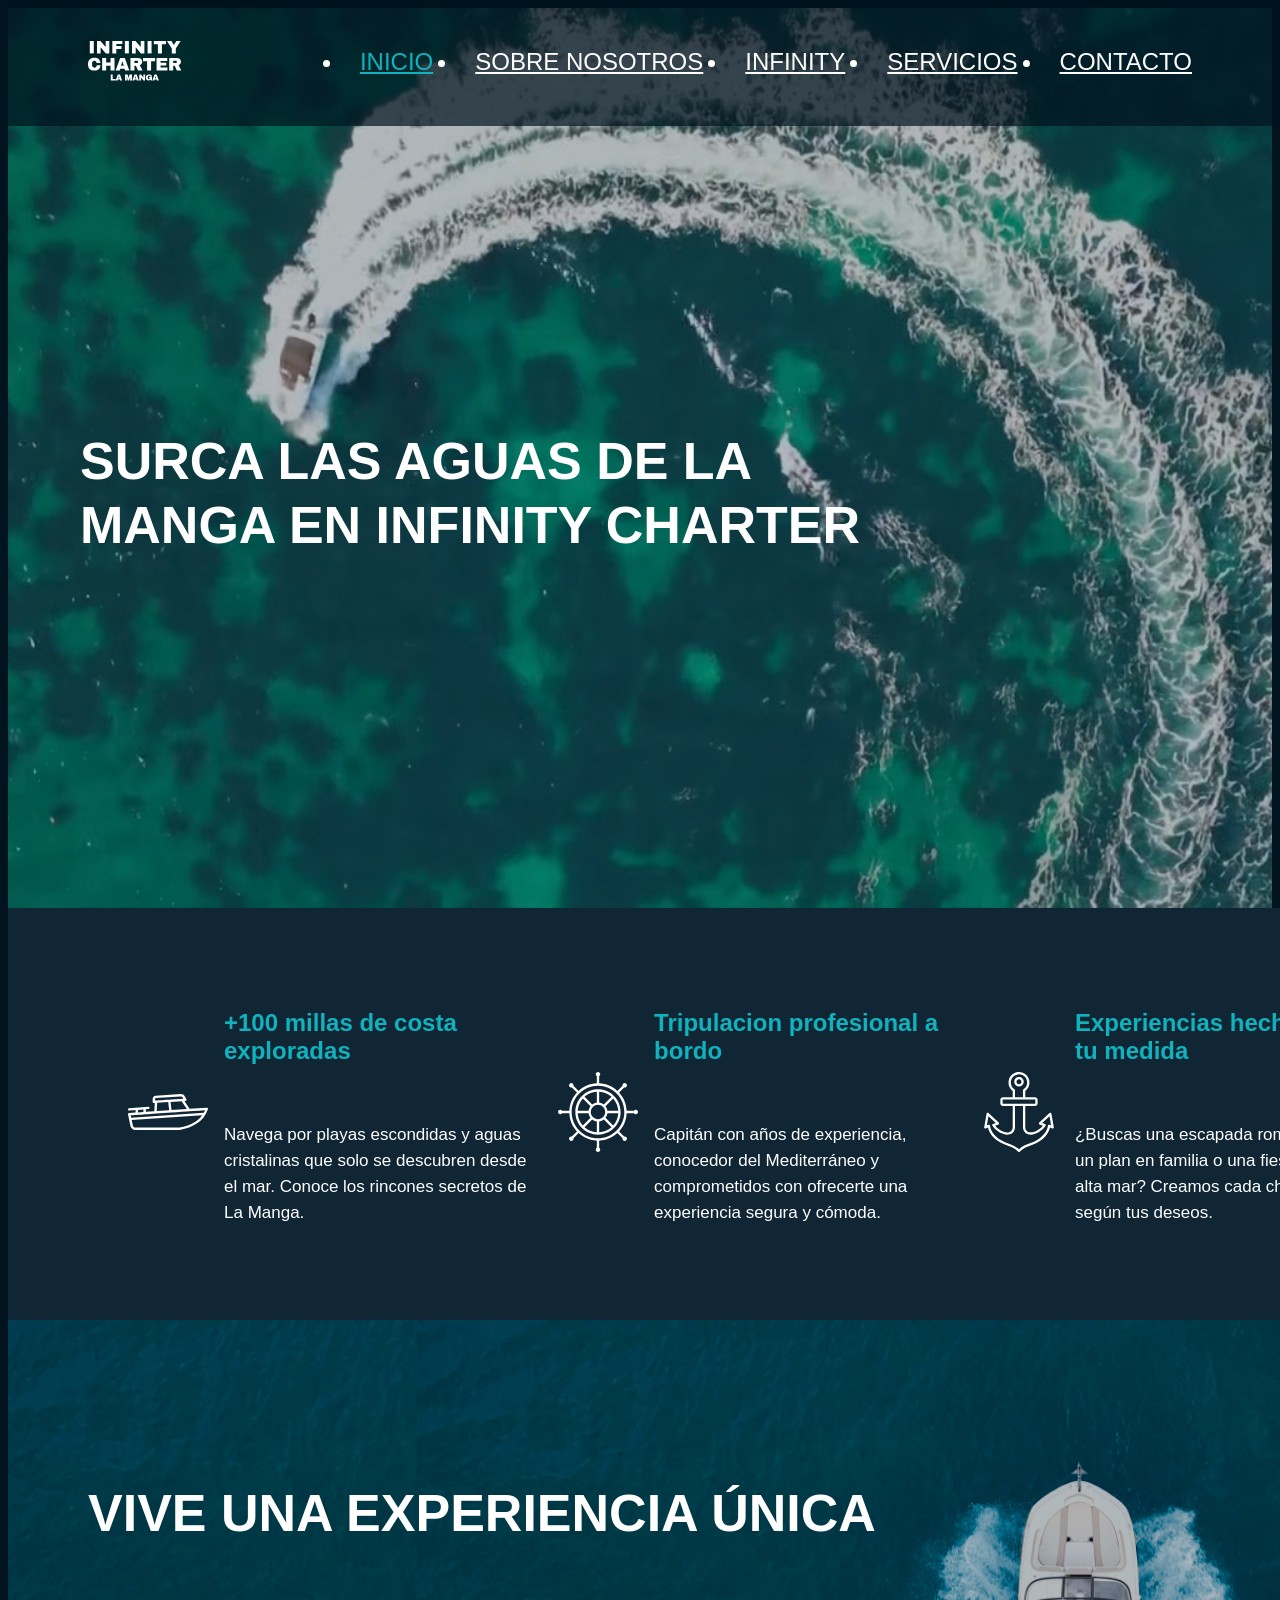
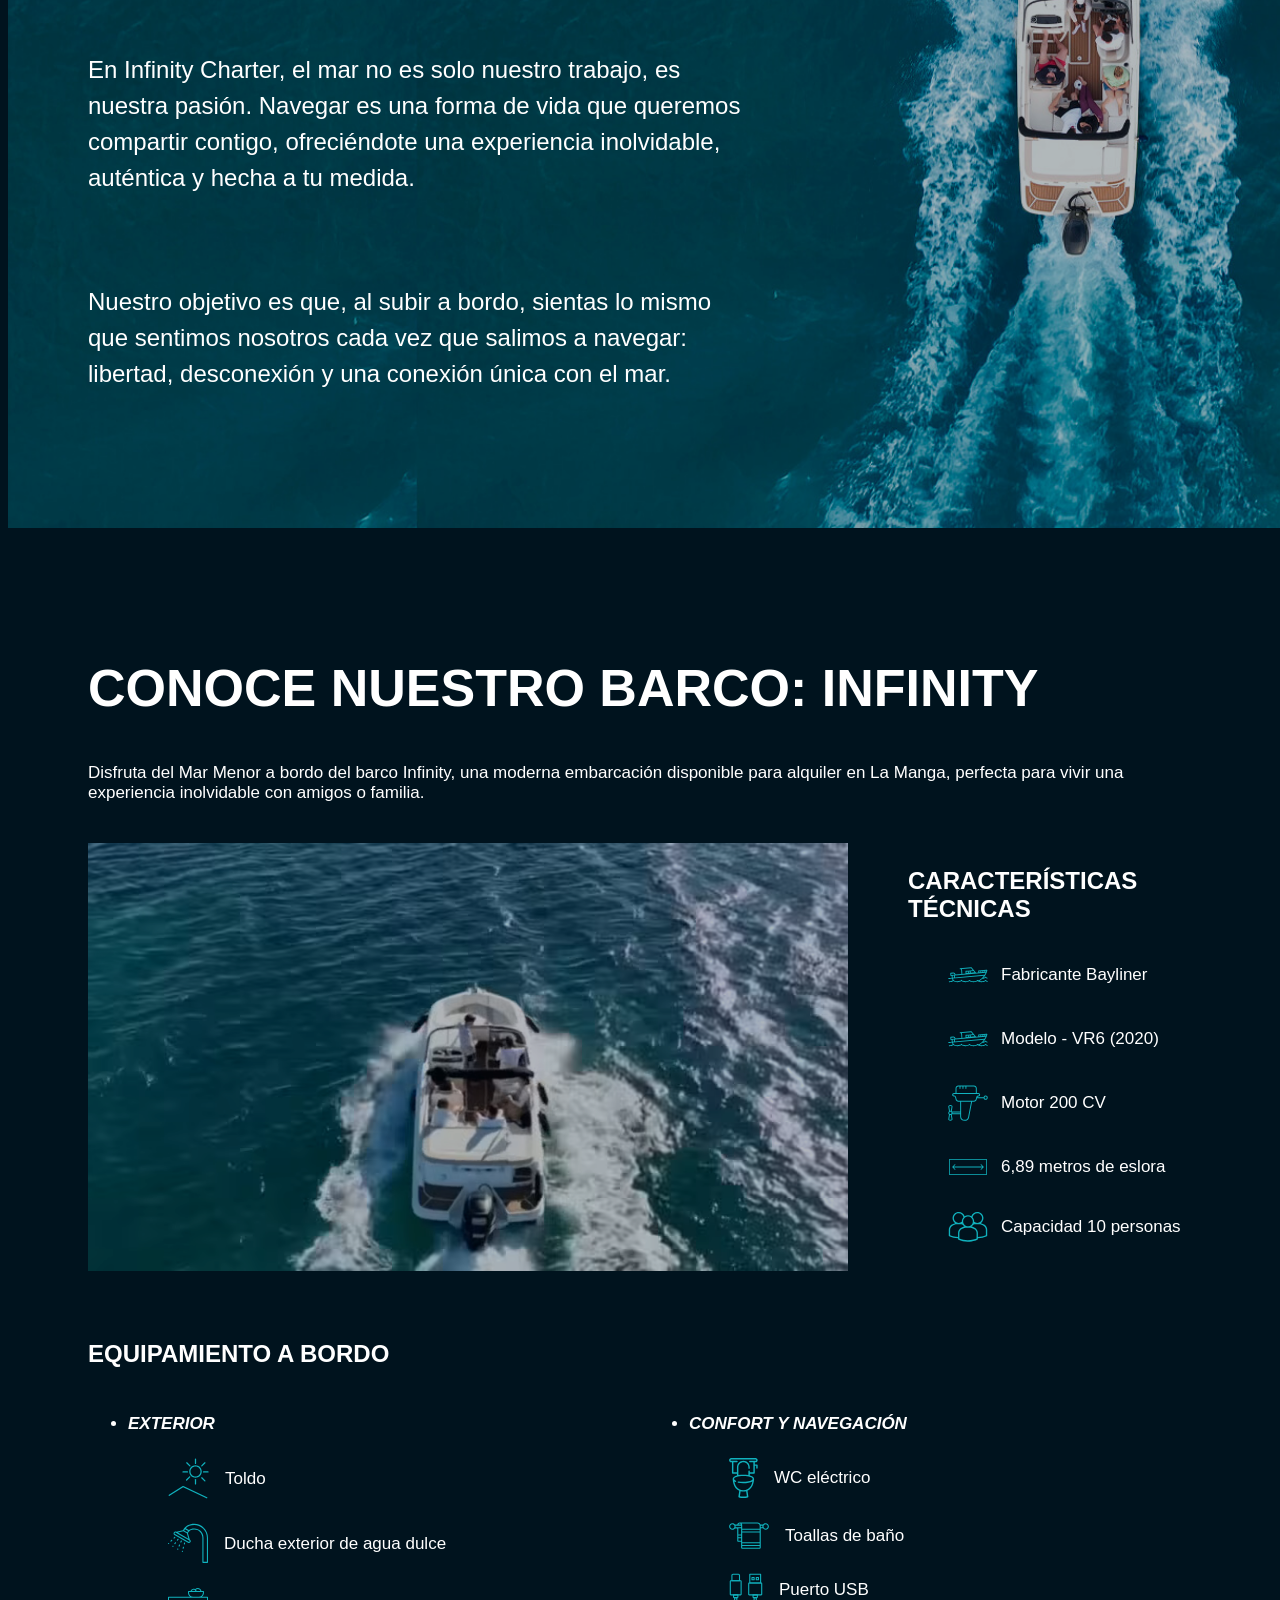
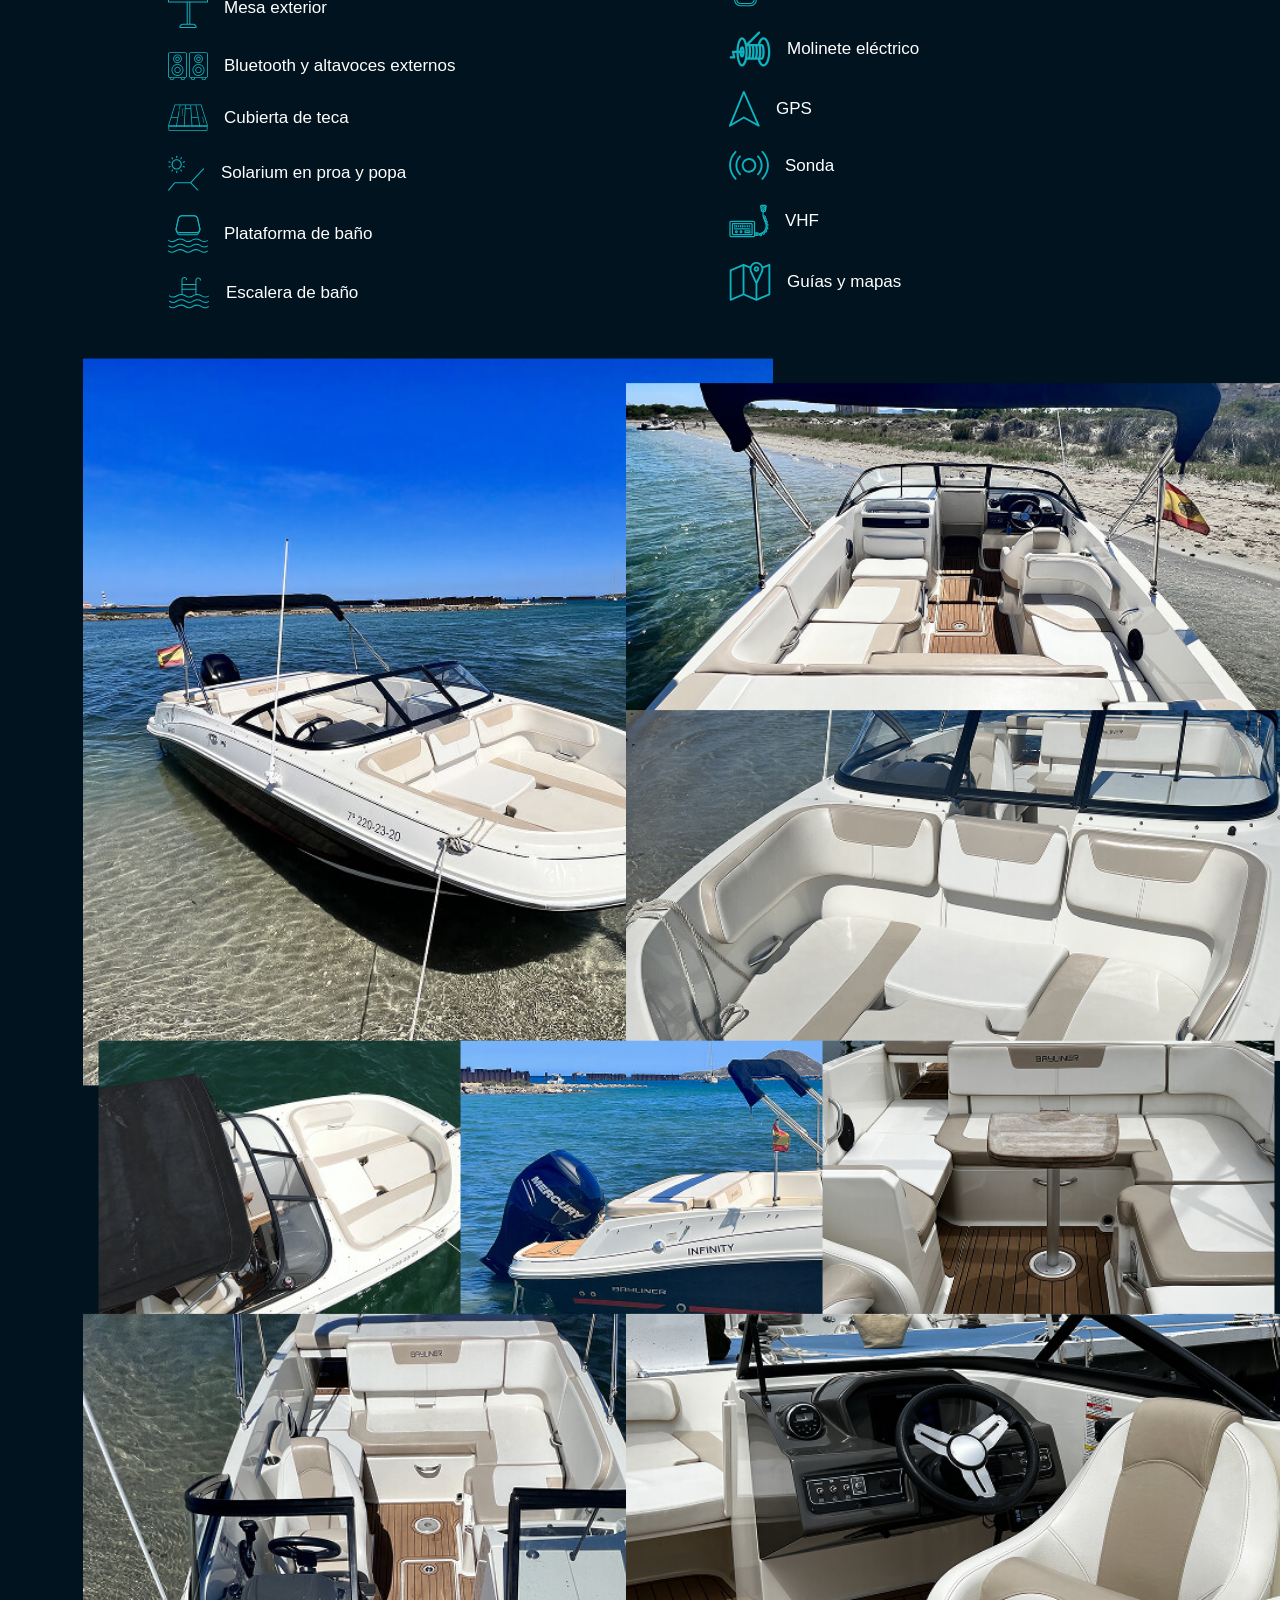
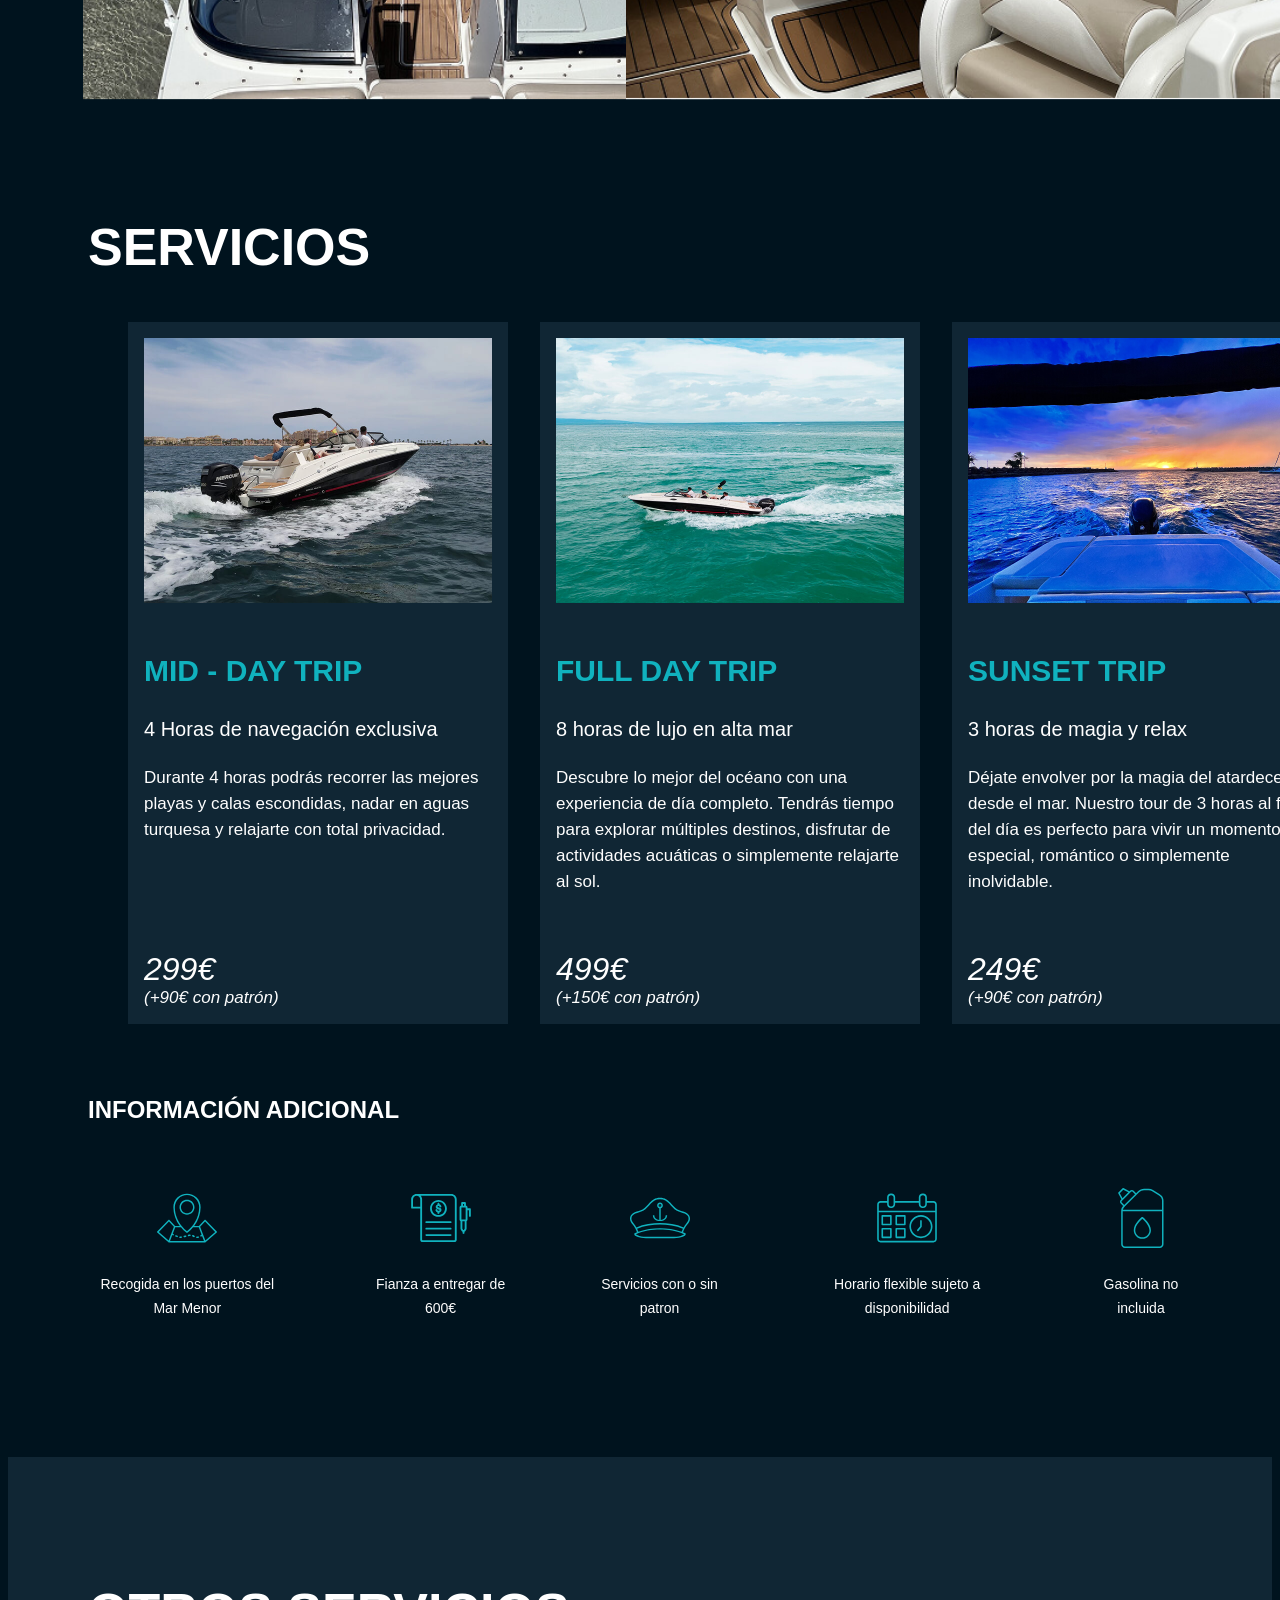
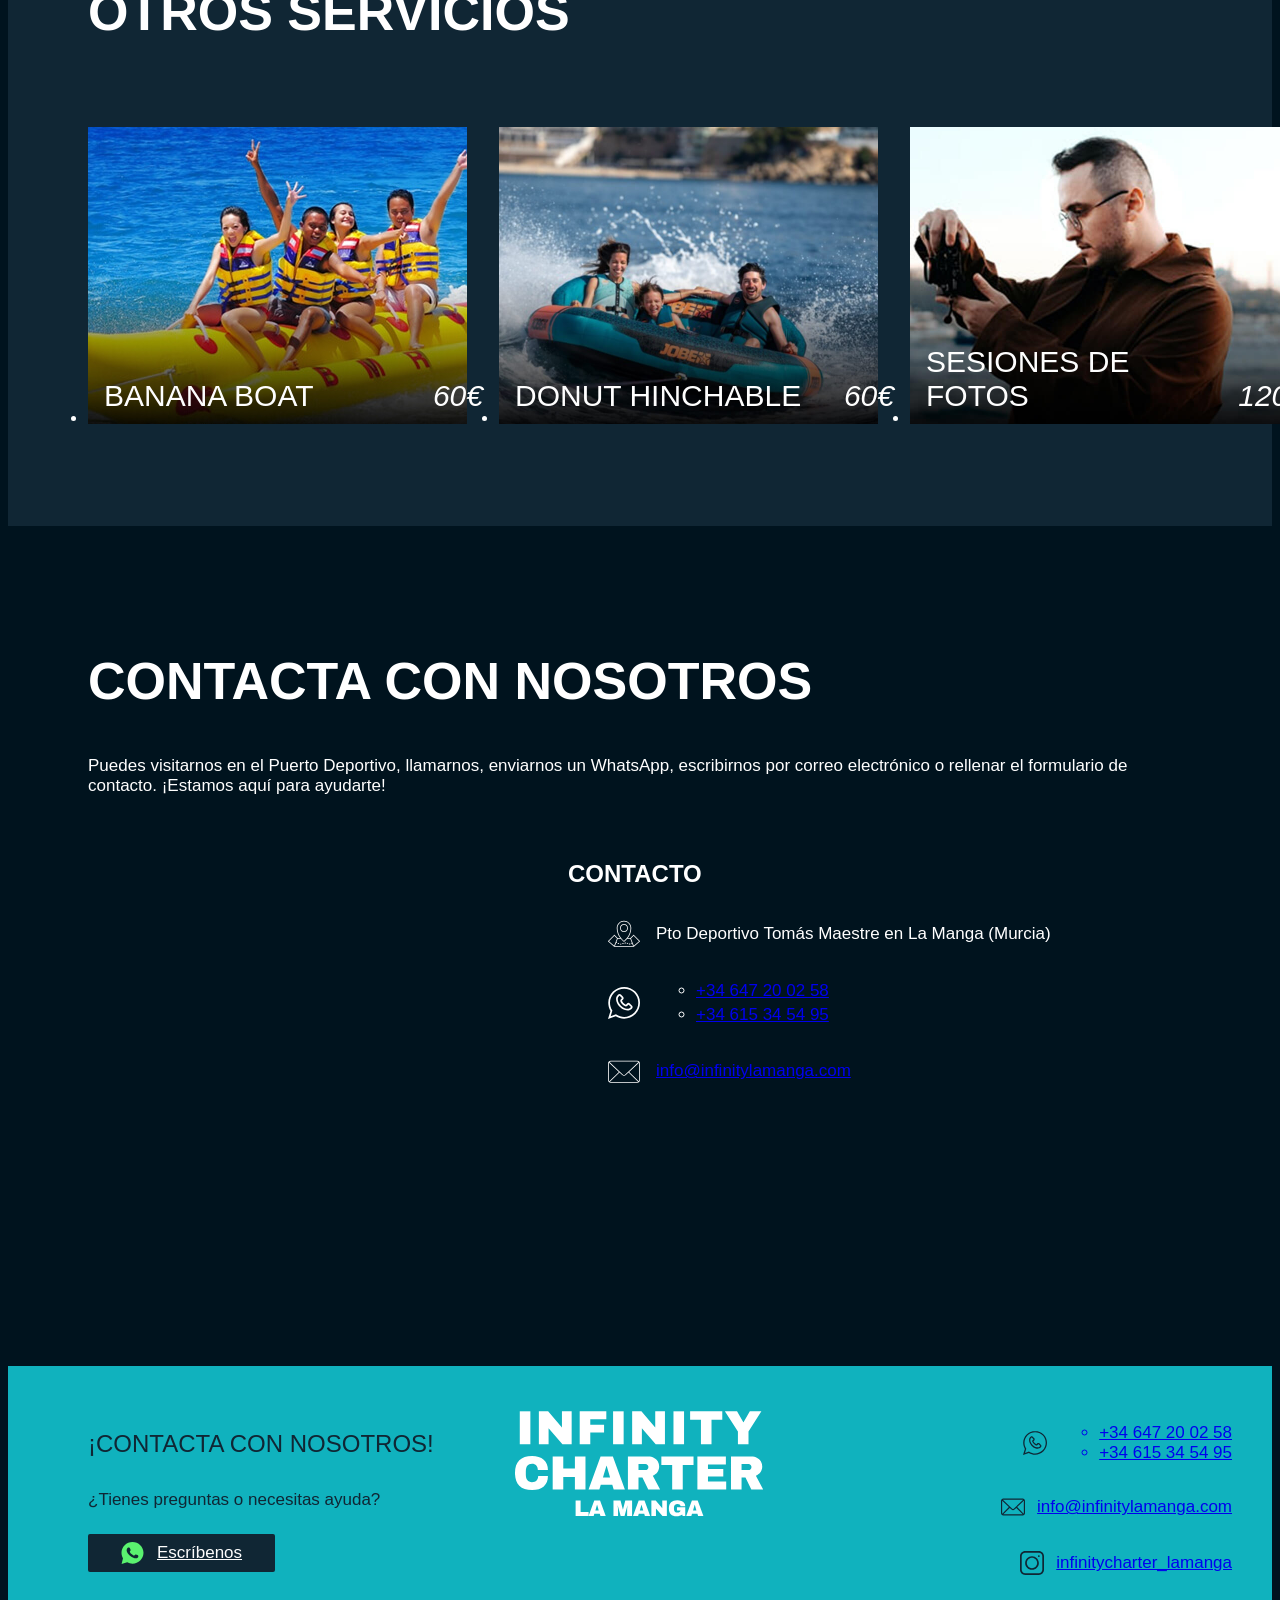
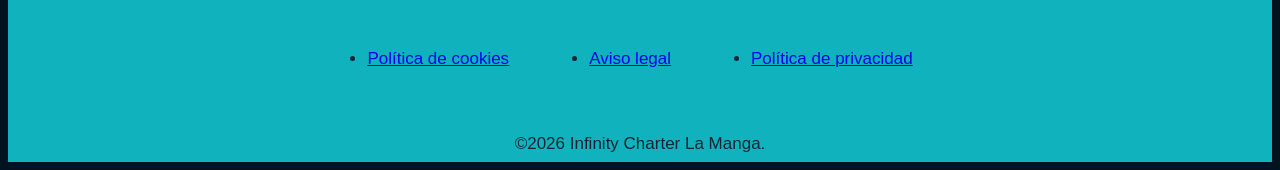
==== commit 4733667d: "including fonts in reset.css" ====
--- a/index.html
+++ b/index.html
@@ -10,7 +10,6 @@
     <meta name="viewport" content="width=device-width, initial-scale=1.0">
     <link rel="icon" href="assets/img/favicon-infinity.jpg" type="image/jpeg">
     <link rel="stylesheet" href="css/fonts.css">
-    <link rel="stylesheet" href="css/reset.css">
     <link rel="stylesheet" href="css/index.css">
     <script src="js/index.js" defer></script>
 
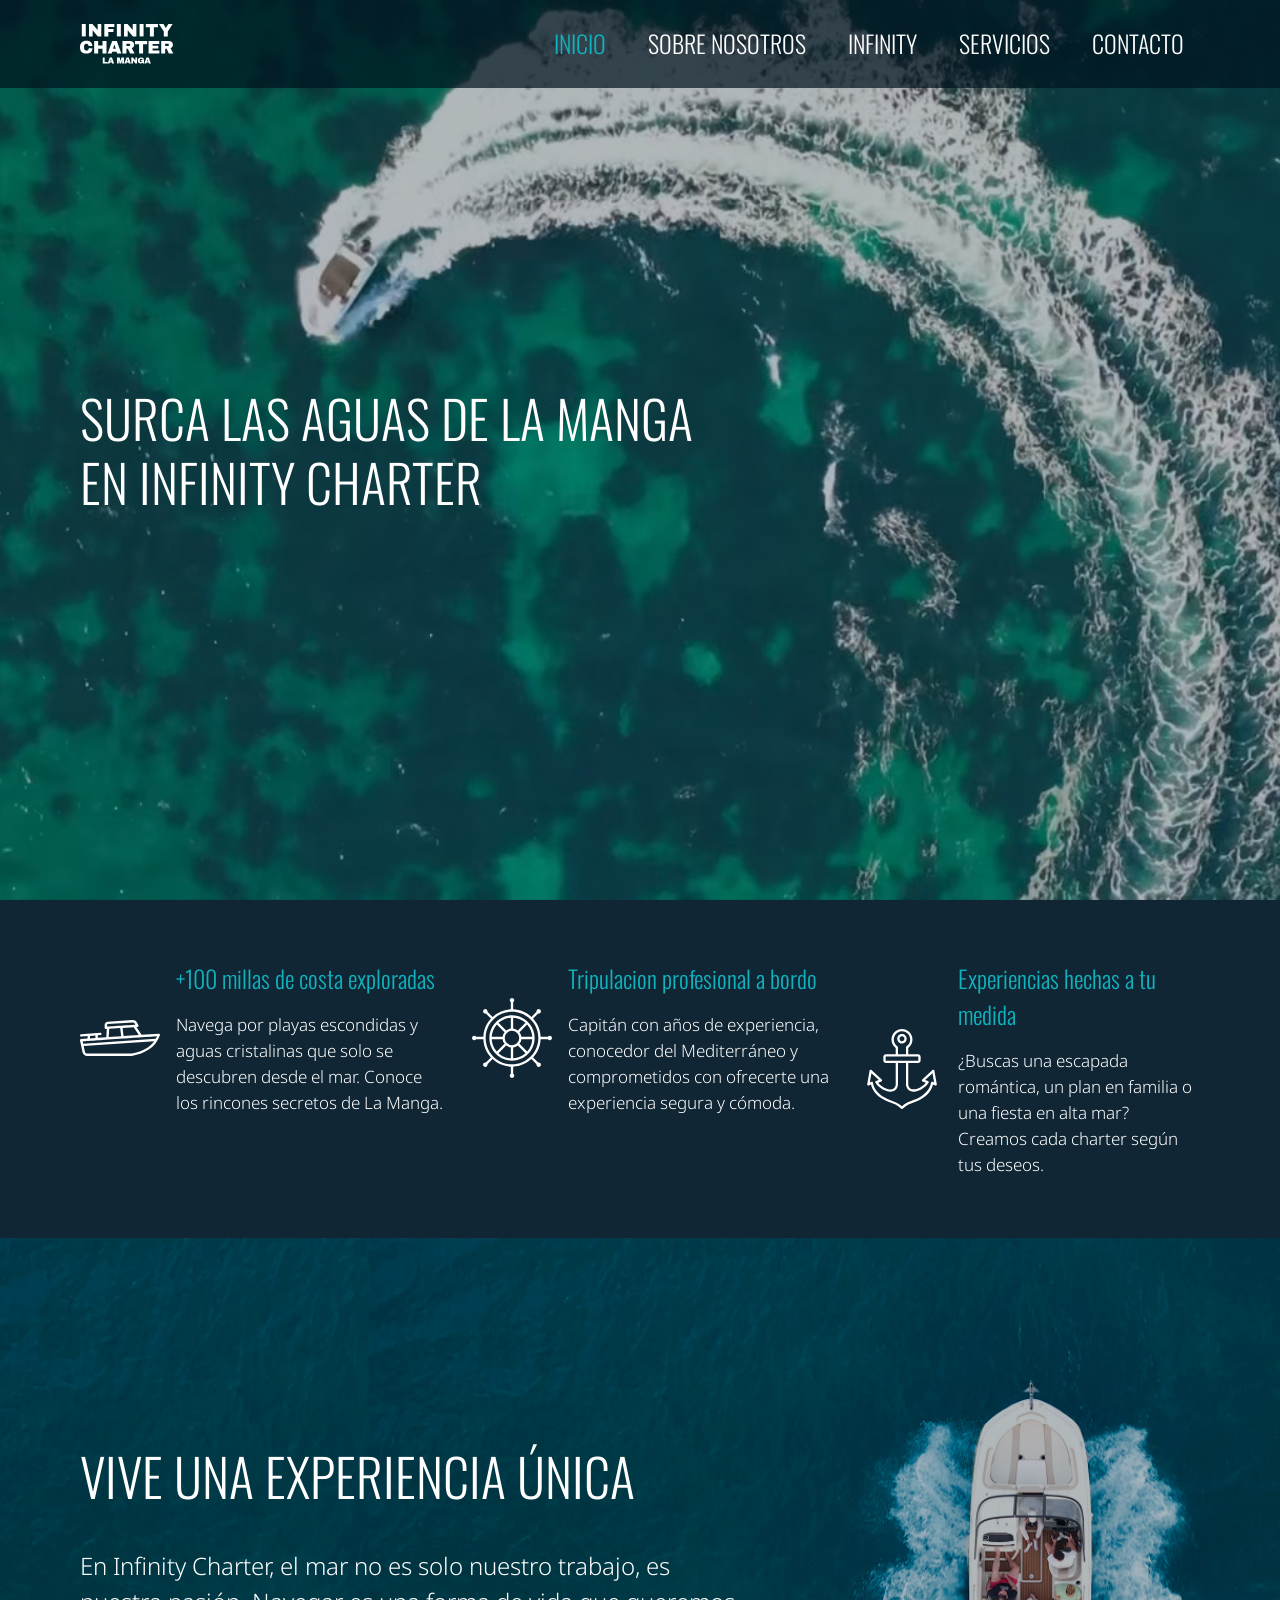
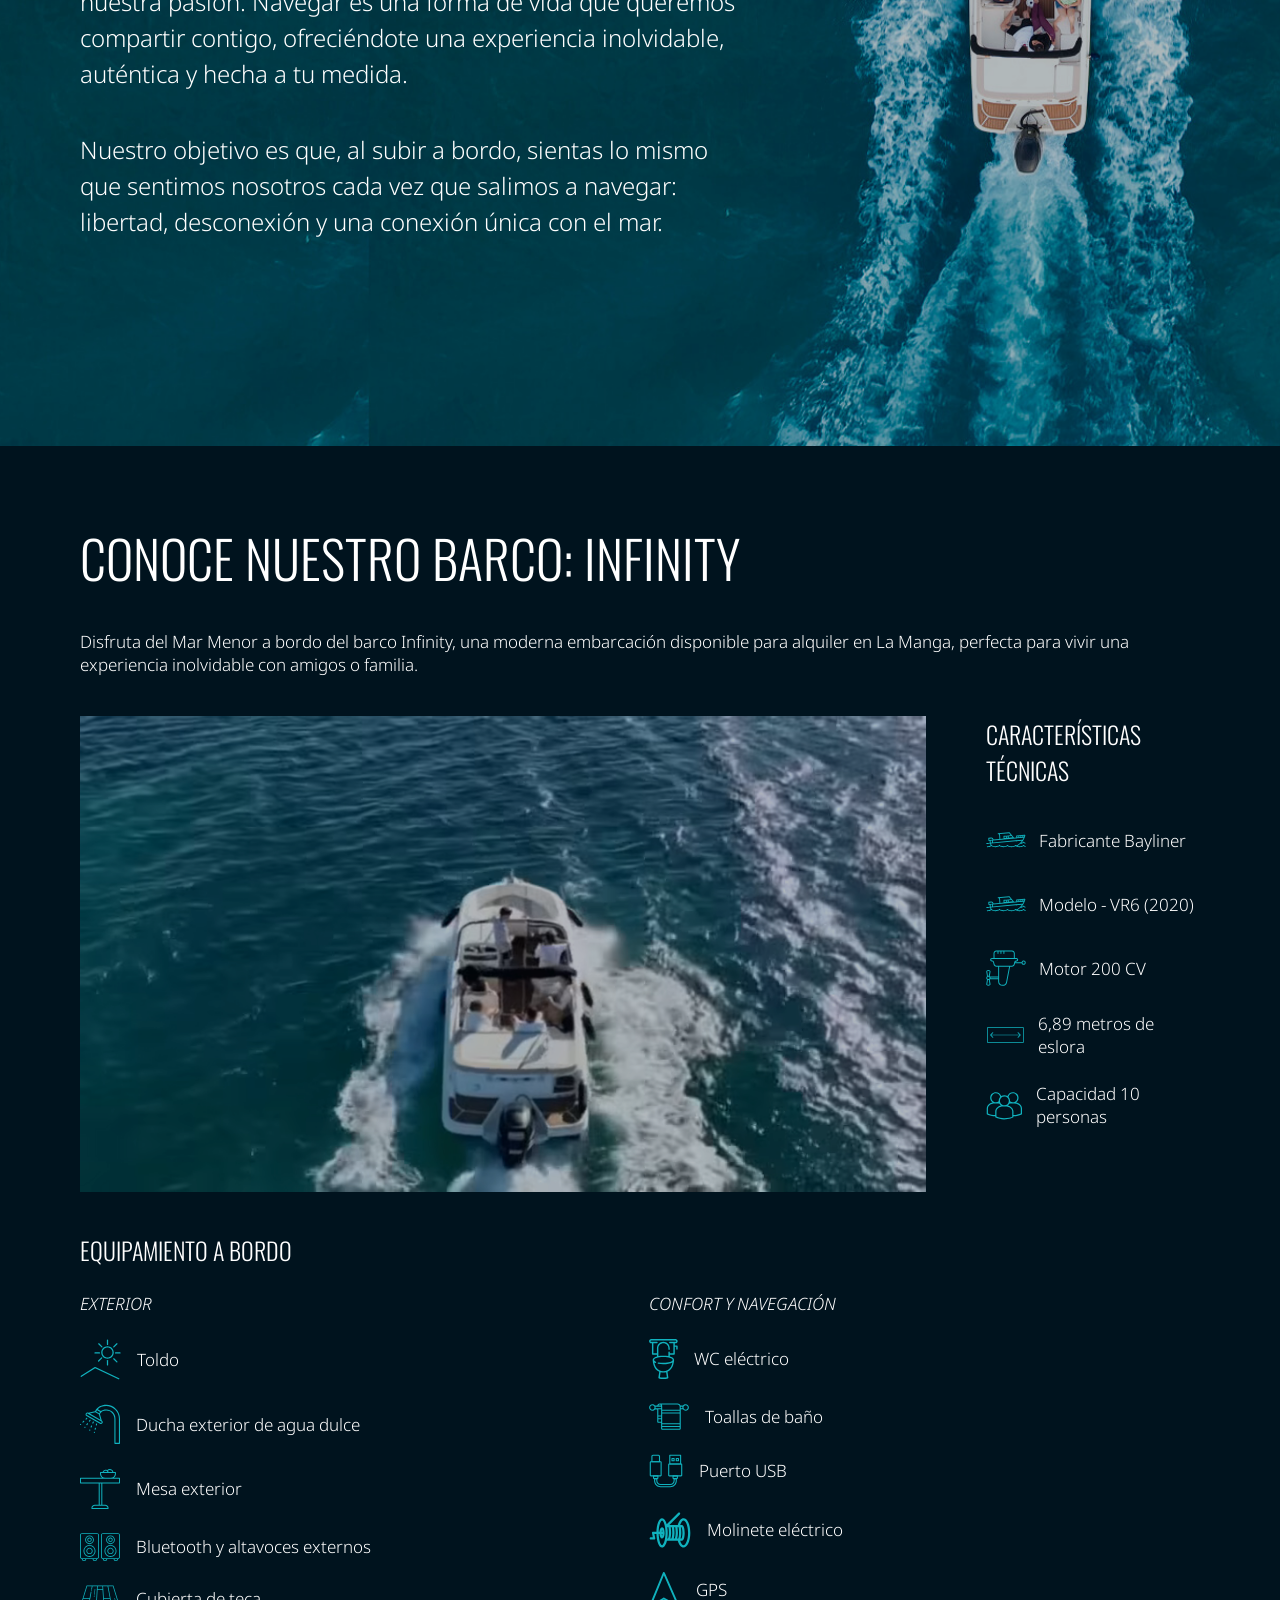
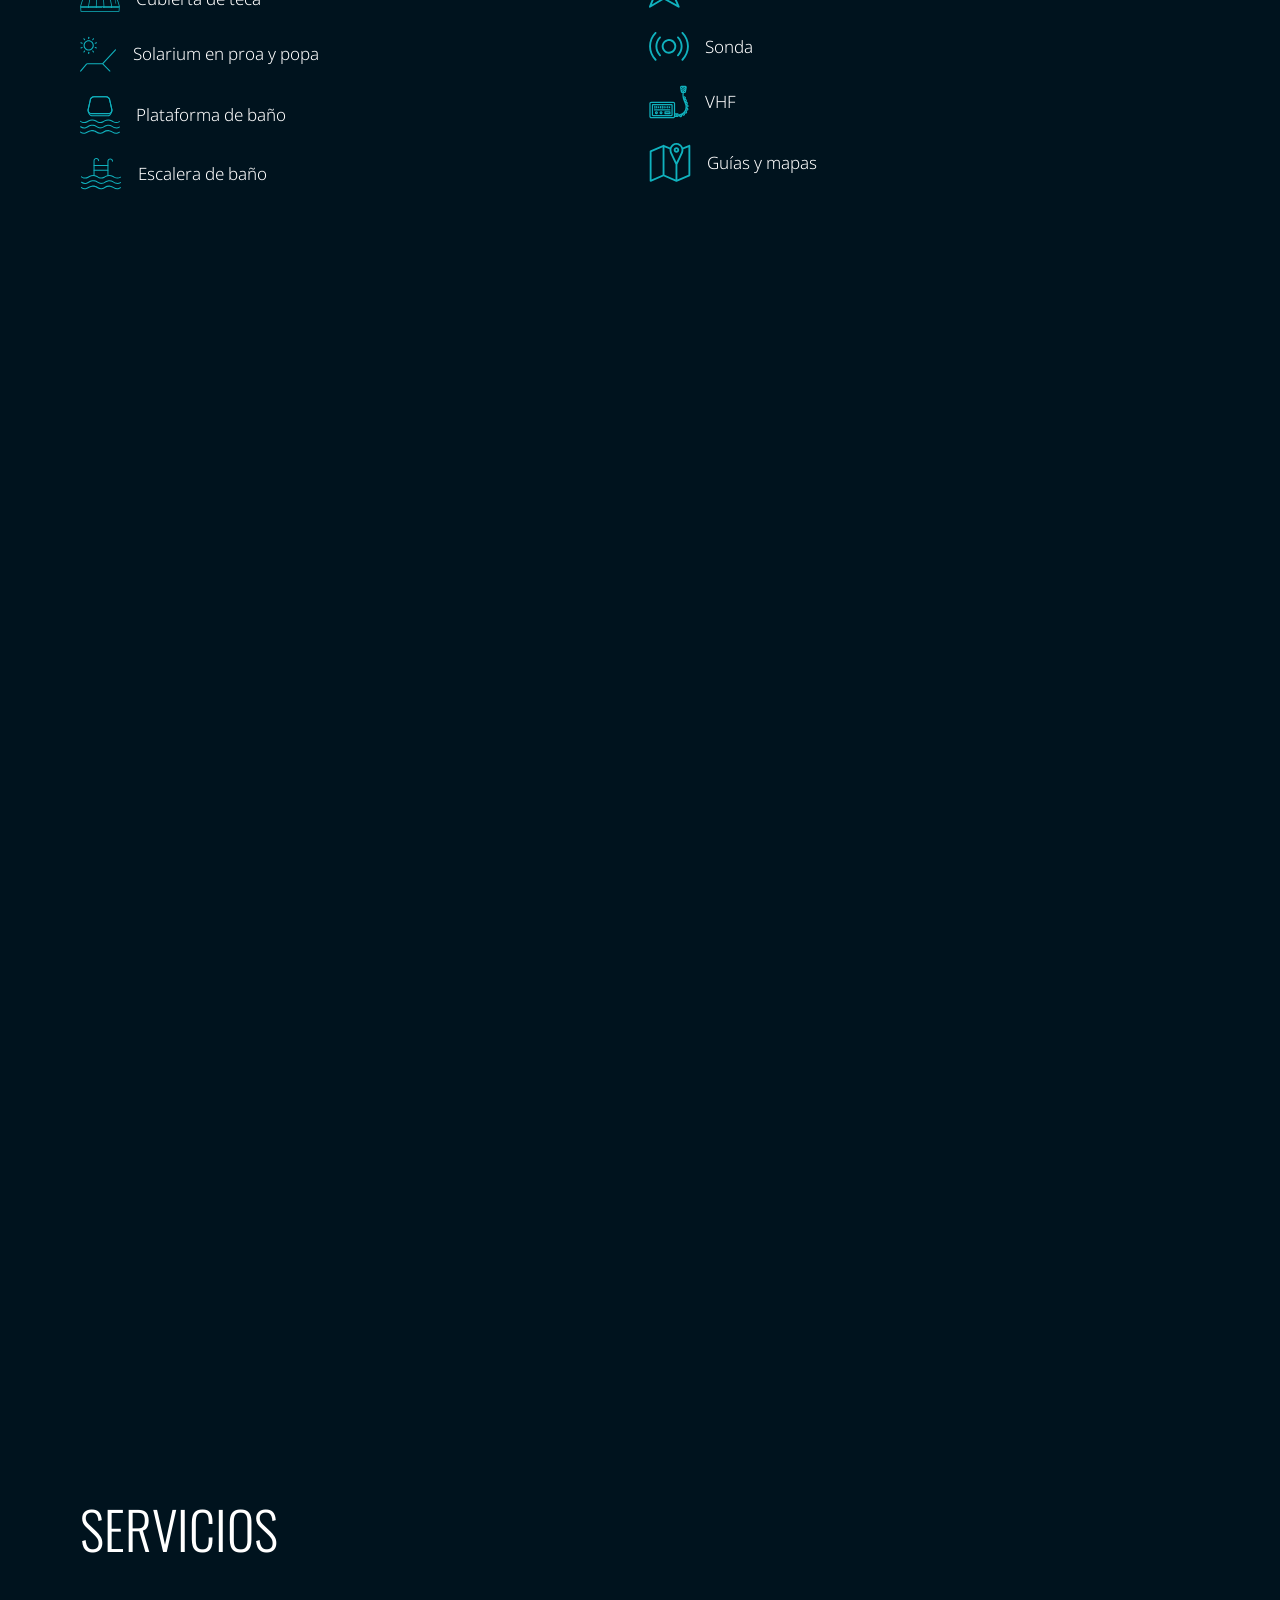
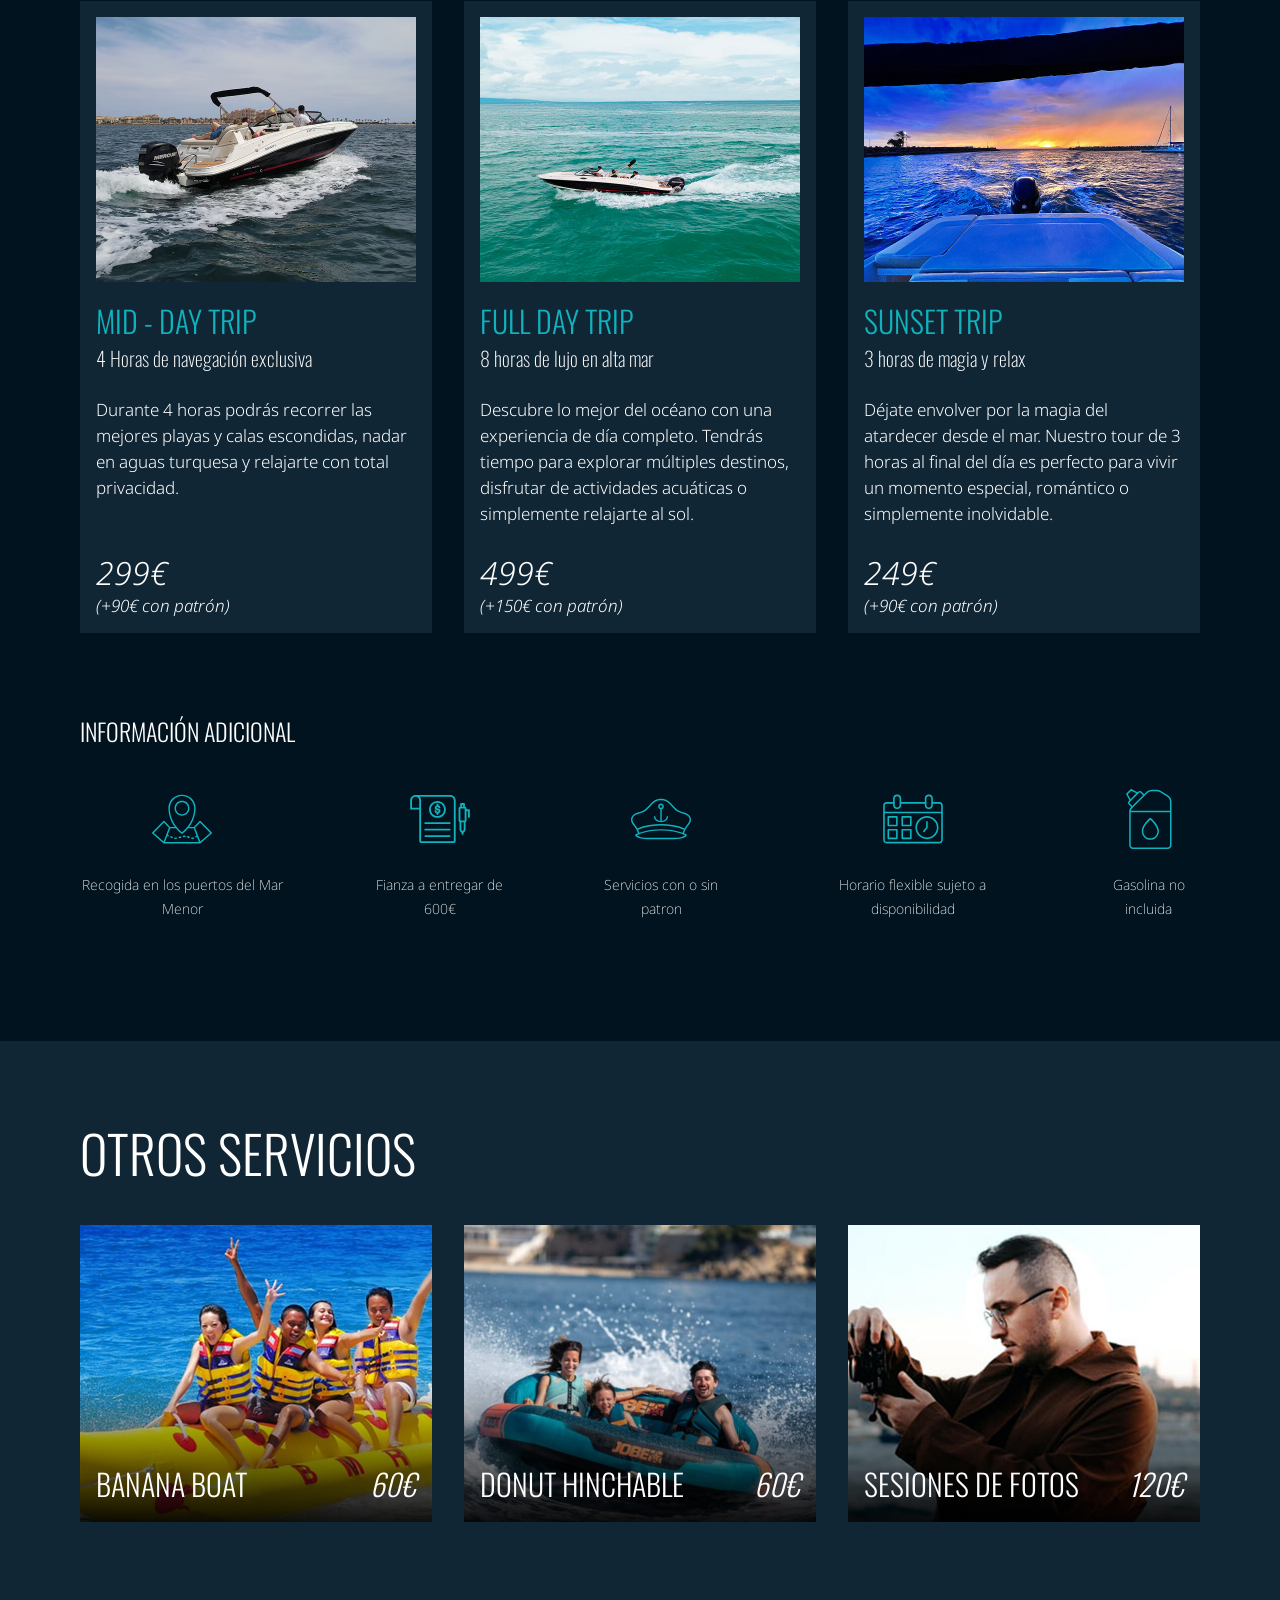
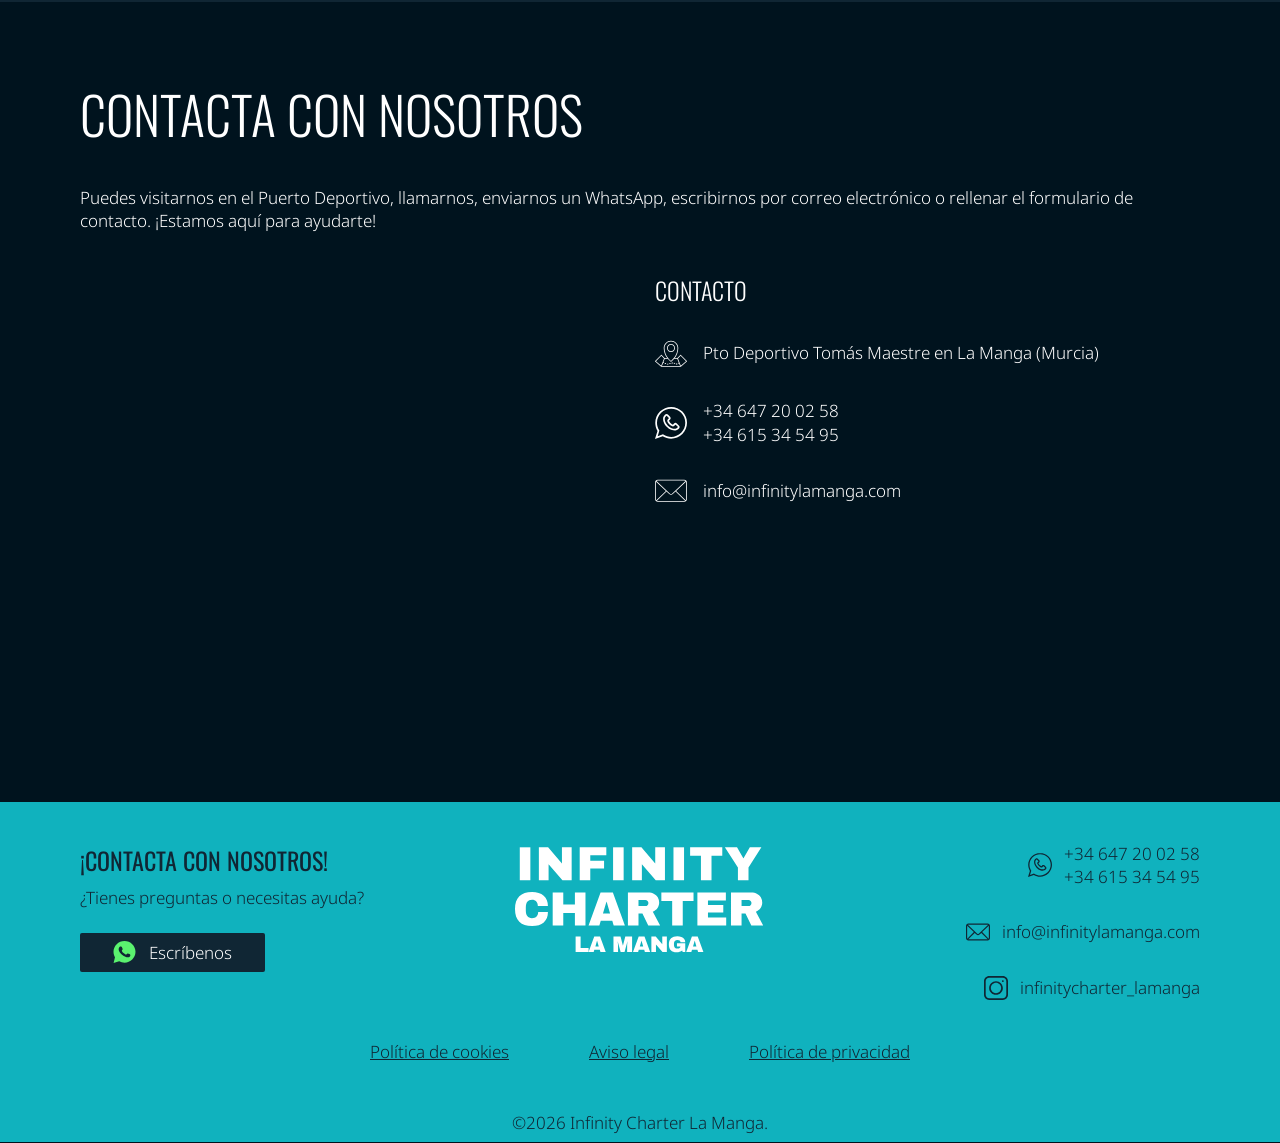
==== commit f546bf25: "fonts and reset css joined" ====
--- a/index.html
+++ b/index.html
@@ -9,7 +9,7 @@
     <meta charset="UTF-8">
     <meta name="viewport" content="width=device-width, initial-scale=1.0">
     <link rel="icon" href="assets/img/favicon-infinity.jpg" type="image/jpeg">
-    <link rel="stylesheet" href="css/fonts.css">
+    <link rel="stylesheet" href="css/reset.css">
     <link rel="stylesheet" href="css/index.css">
     <script src="js/index.js" defer></script>
 
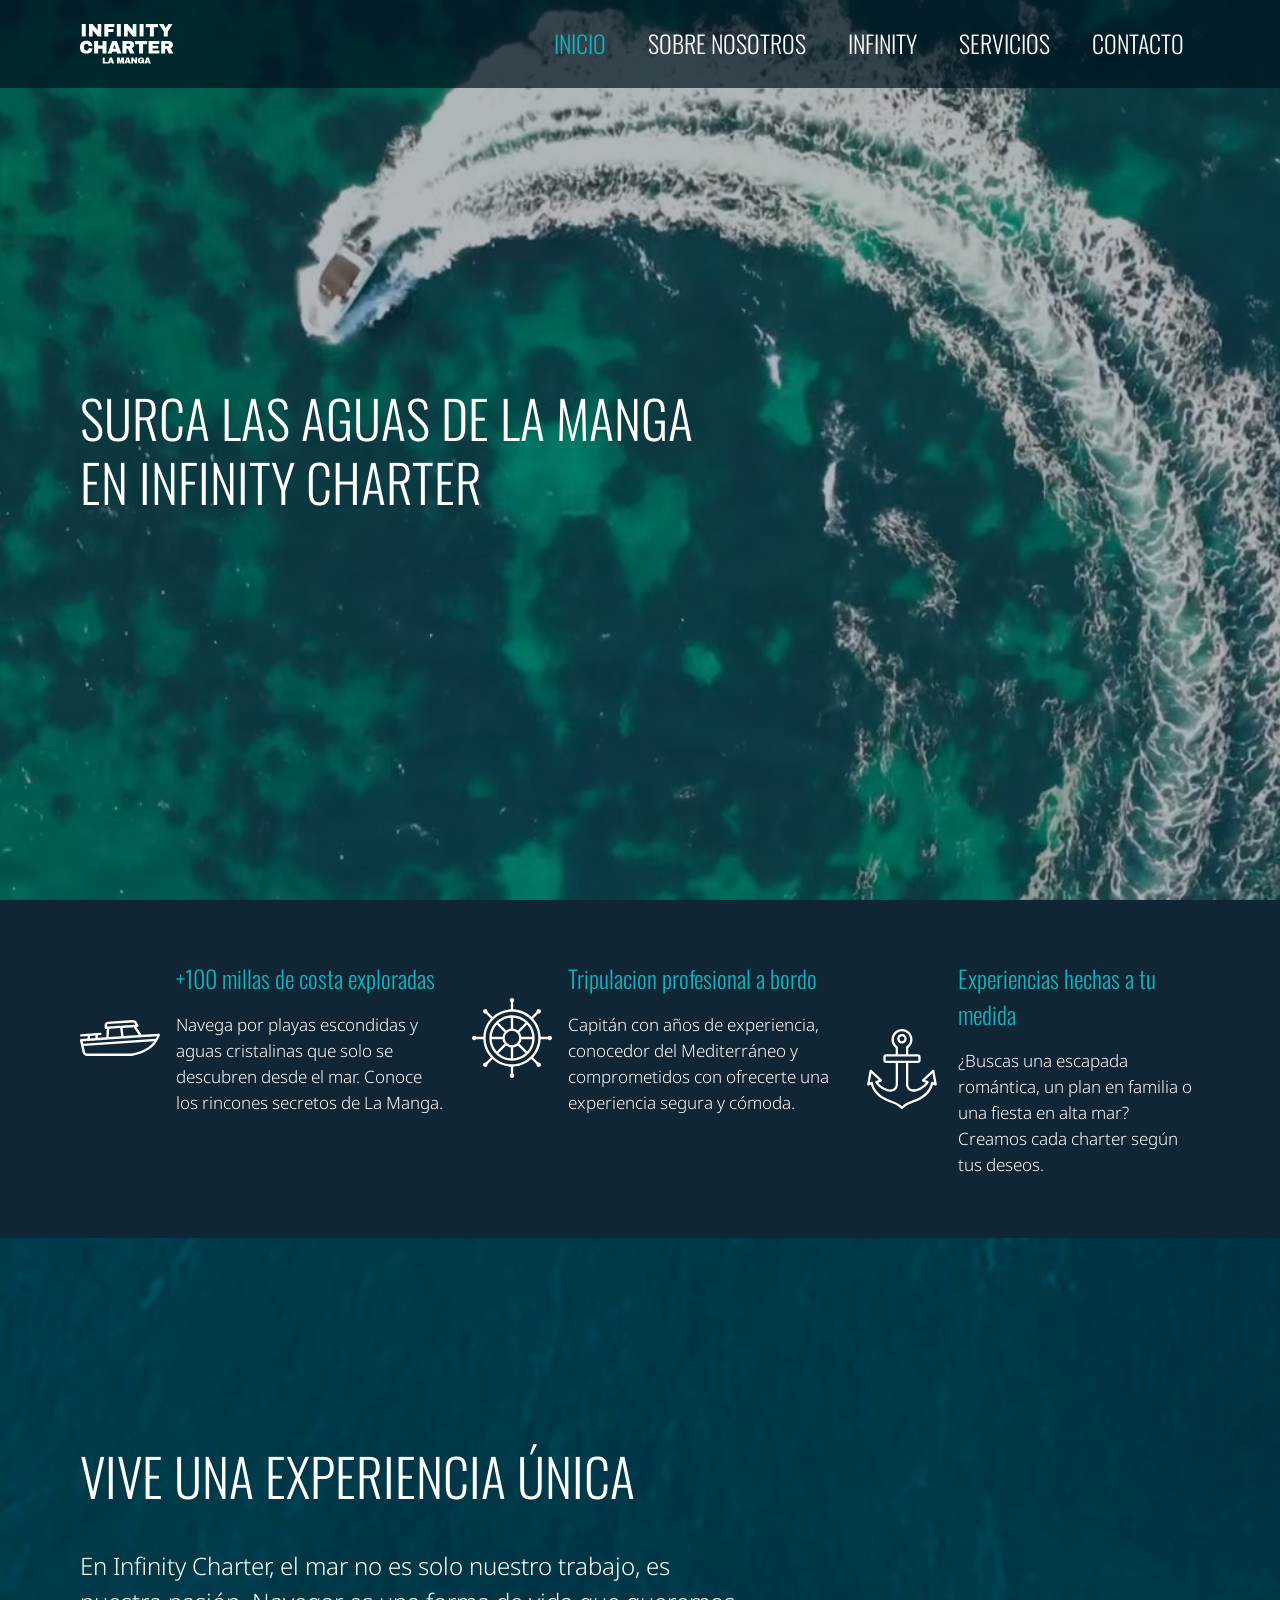
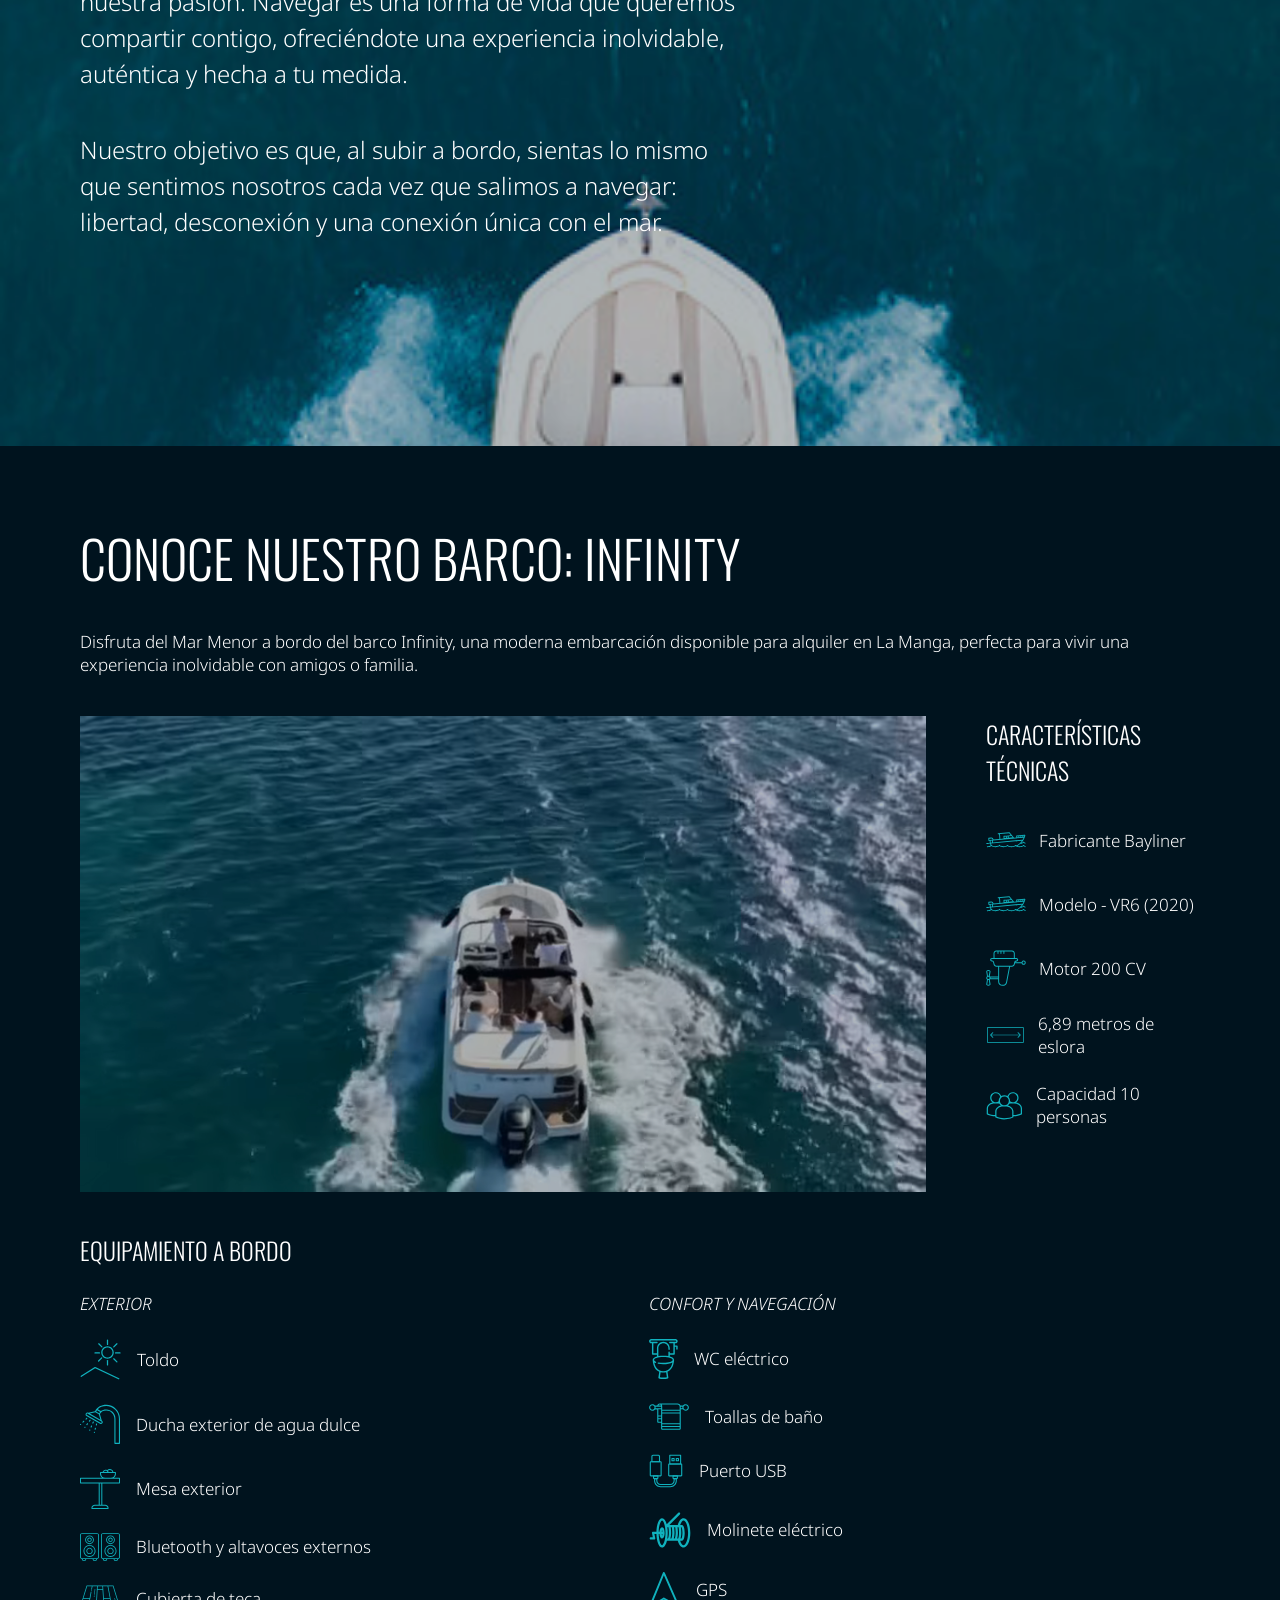
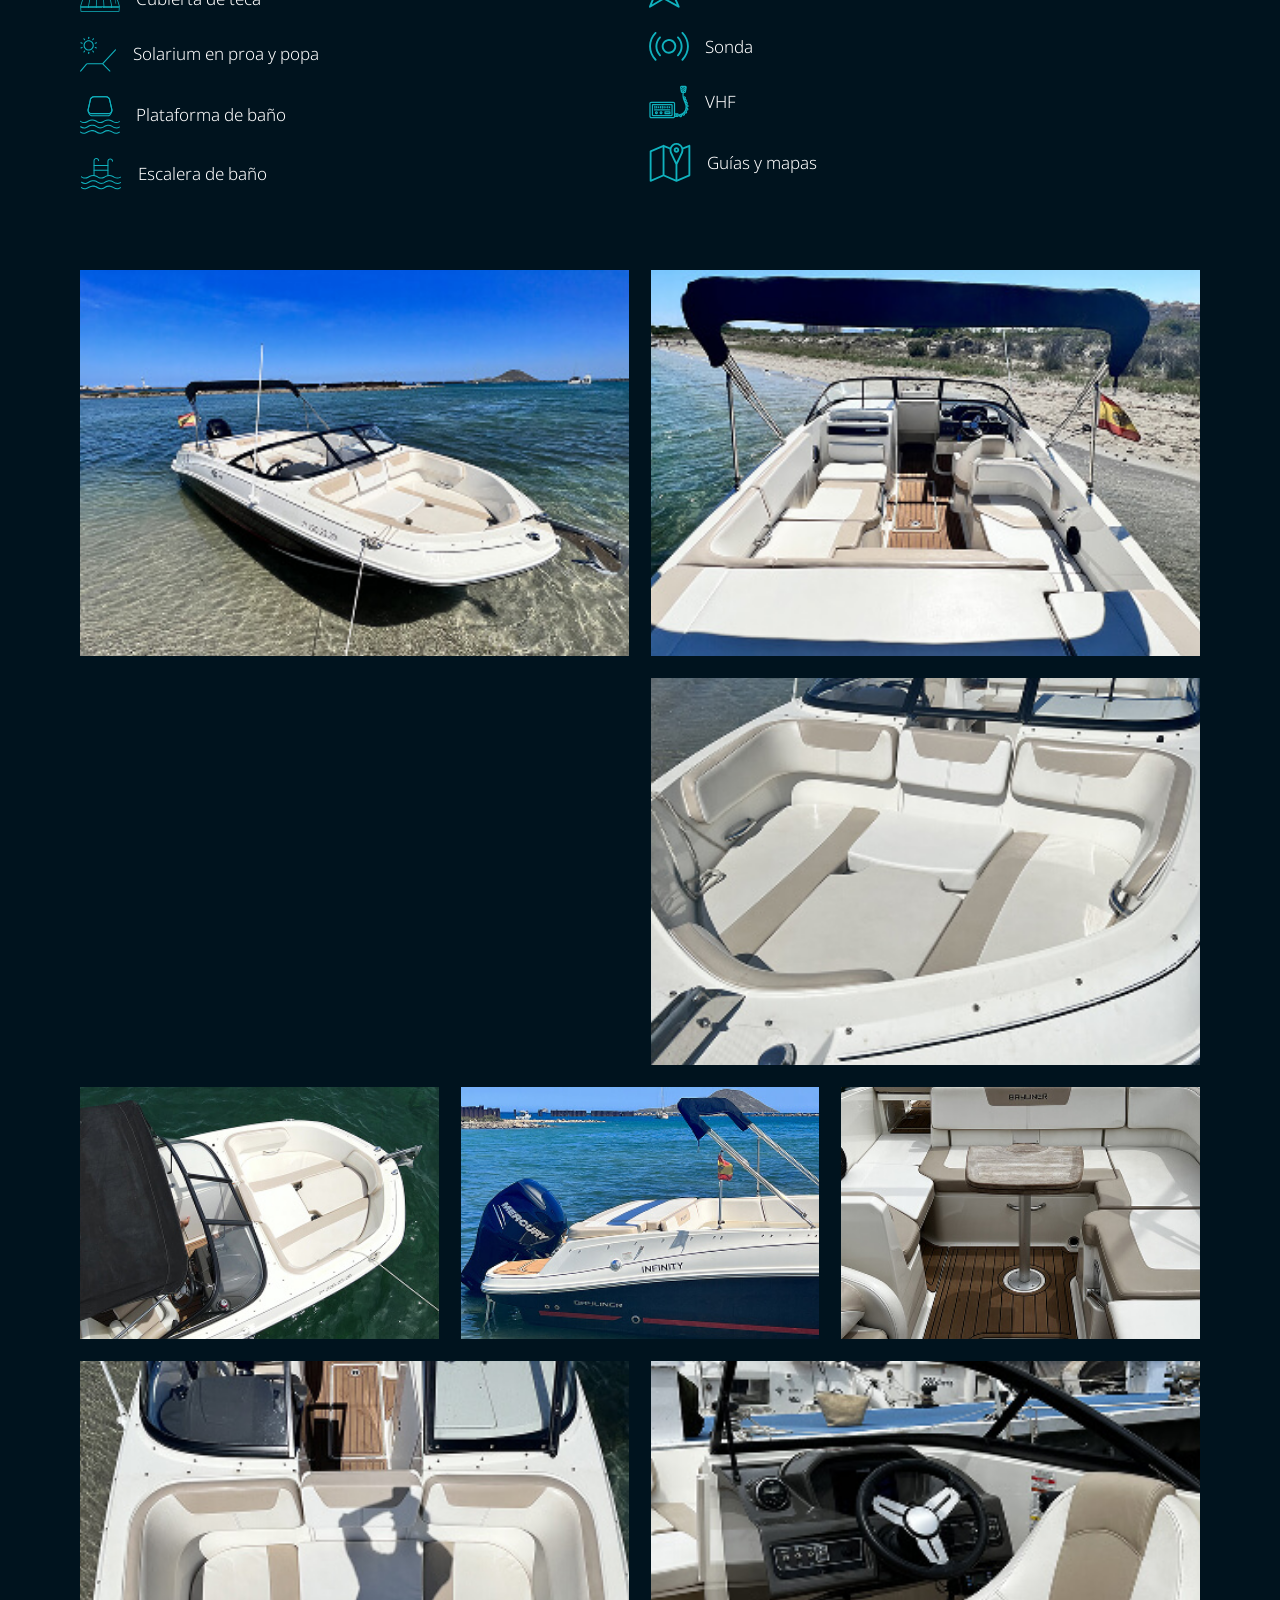
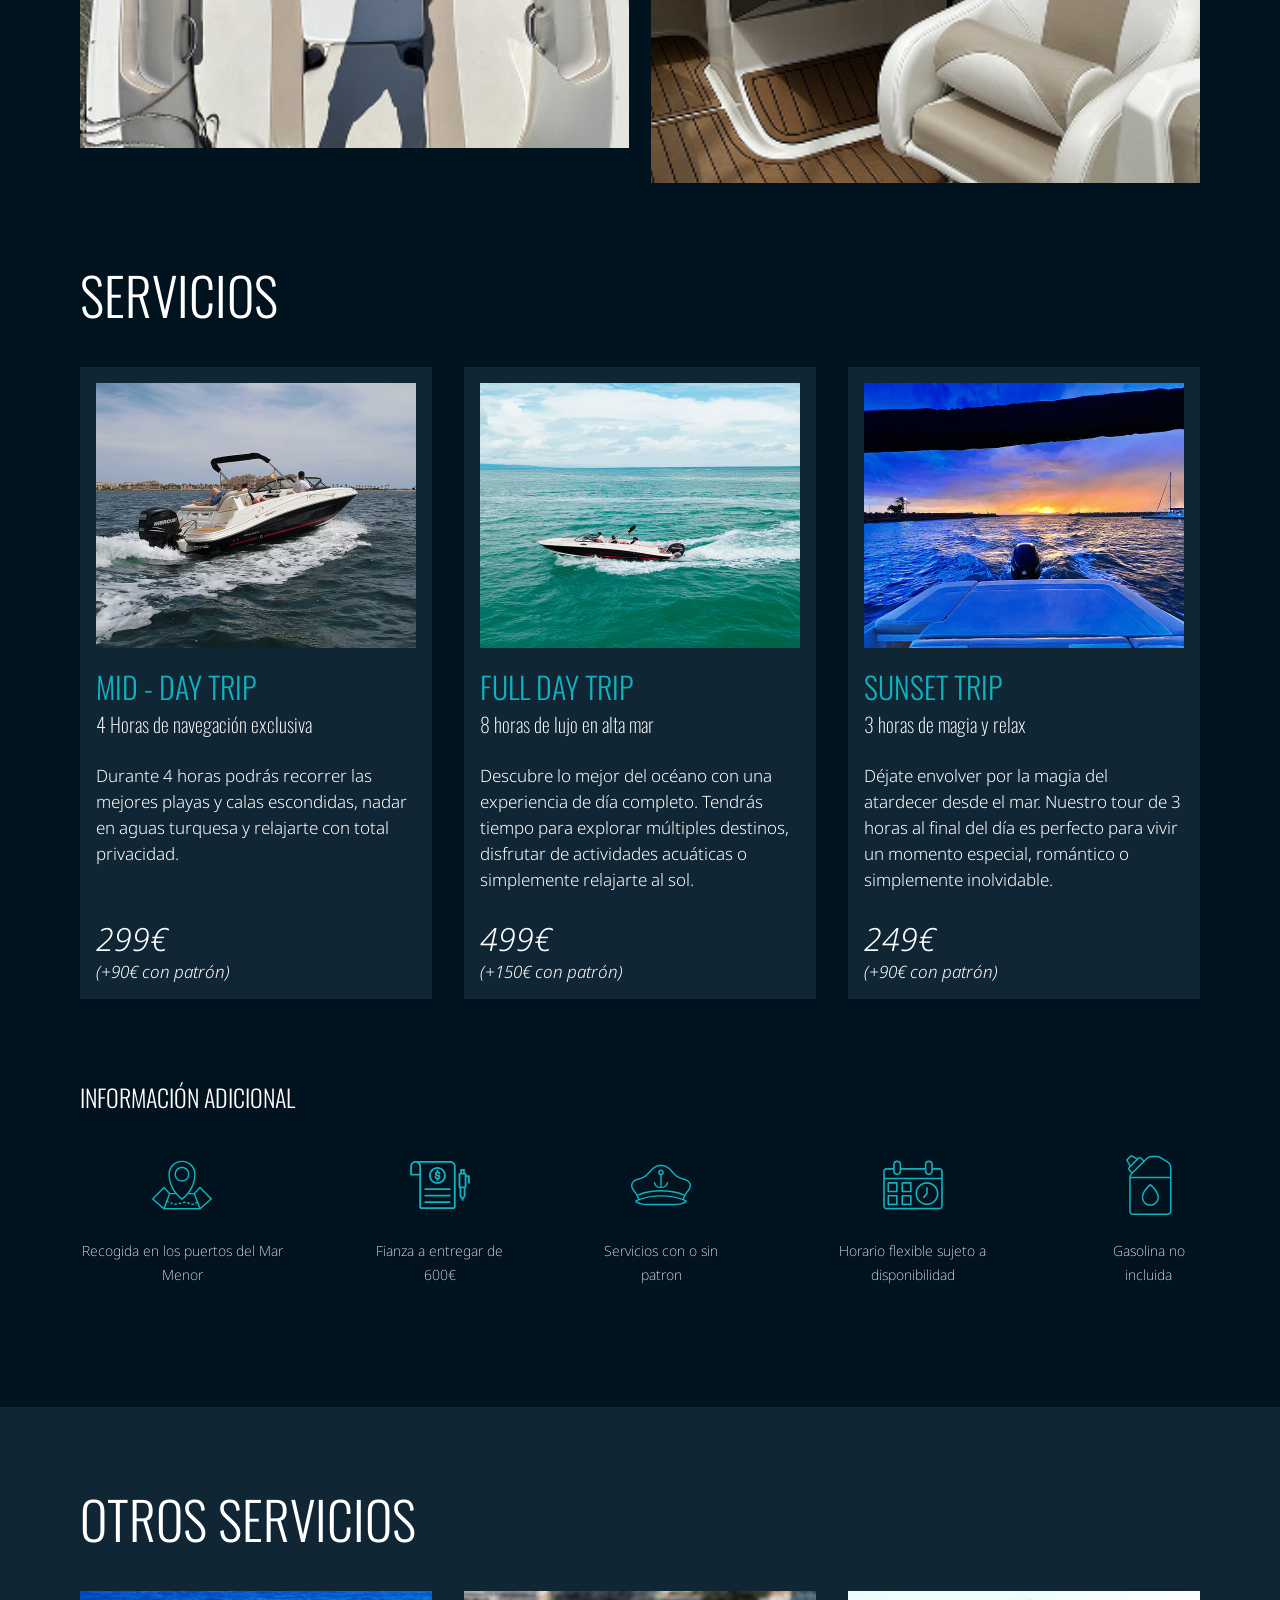
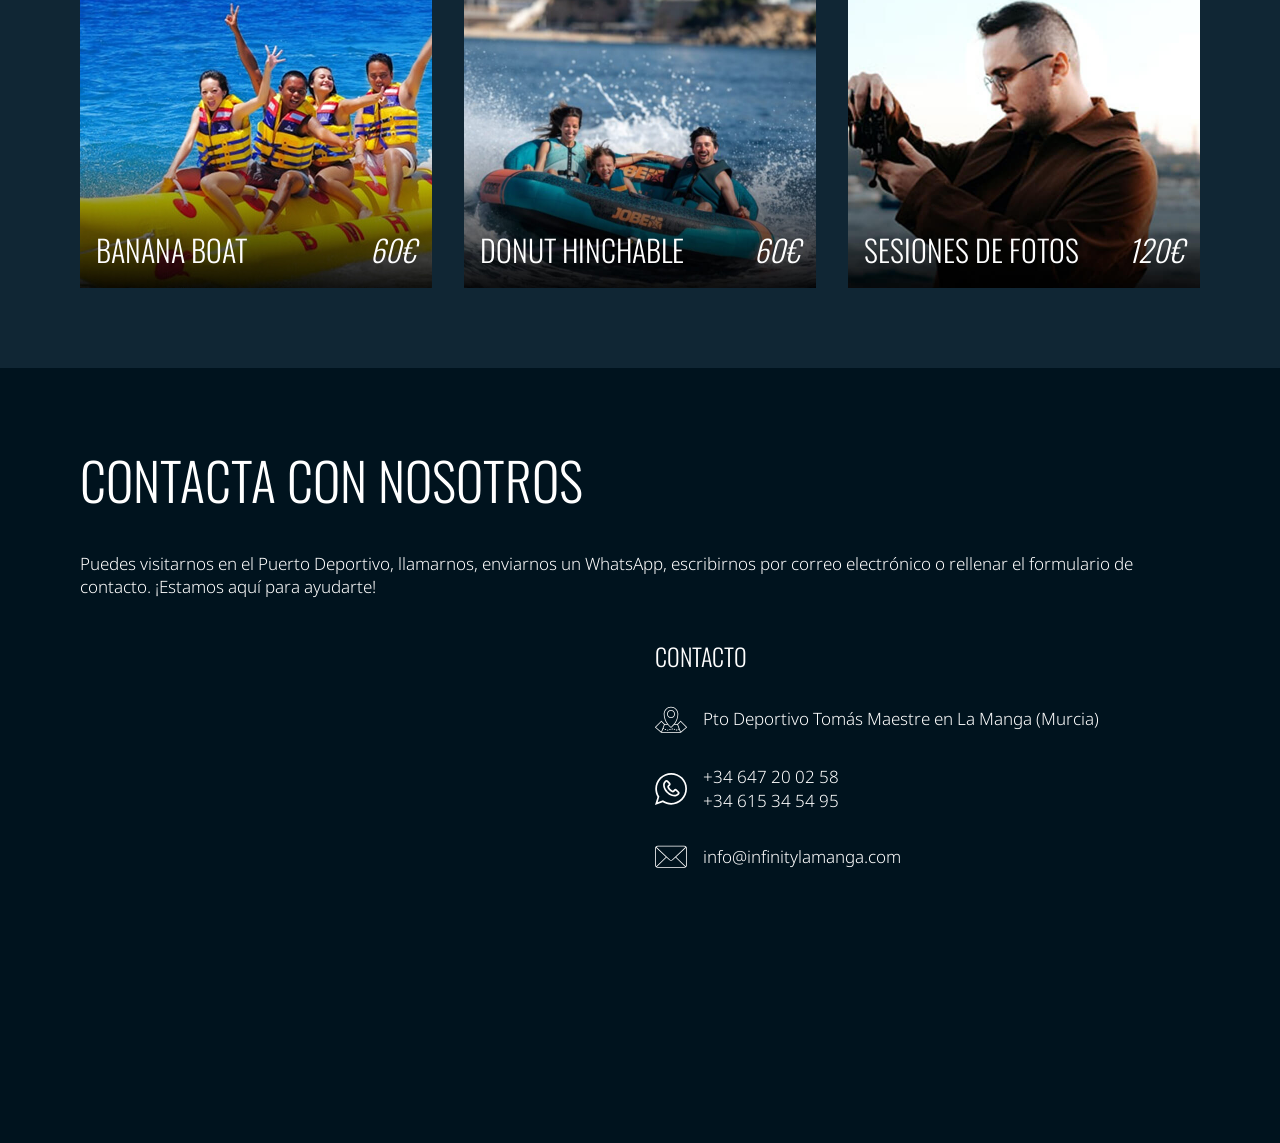
==== commit ecd00ce1: "adding google location script" ====
--- a/index.html
+++ b/index.html
@@ -30,7 +30,54 @@
     <link rel="canonical" href="https://infinitylamanga.com">
     <meta property="og:locale" content="es_ES">
     <meta property="og:site_name" content="Infinity Charter La Manga">
-    
+    <script type="application/ld+json">
+    {
+    "@context": "https://schema.org",
+    "@type": "BoatRental",
+    "name": "Infinity Charter La Manga",
+    "url": "https://infinitylamanga.com",
+    "logo": "https://infinitylamanga.com/assets/img/preview-infinity.webp",
+    "image": "https://infinitylamanga.com/assets/img/preview-infinity.webp",
+    "description": "Alquiler de barcos en La Manga del Mar Menor. Experiencias únicas en el mar con Infinity Charter: música, atardeceres y actividades acuáticas.",
+    "telephone": [
+        "+34647200258",
+        "+34615345495"
+    ],
+    "email": "info@infinitylamanga.com",
+    "address": {
+        "@type": "PostalAddress",
+        "streetAddress": "Puerto Deportivo Tomás Maestre",
+        "addressLocality": "La Manga del Mar Menor",
+        "addressRegion": "Murcia",
+        "postalCode": "30380",
+        "addressCountry": "ES"
+    },
+    "geo": {
+        "@type": "GeoCoordinates",
+        "latitude": 37.74574,
+        "longitude": -0.75140
+    },
+    "openingHoursSpecification": {
+        "@type": "OpeningHoursSpecification",
+        "dayOfWeek": [
+        "Monday",
+        "Tuesday",
+        "Wednesday",
+        "Thursday",
+        "Friday",
+        "Saturday",
+        "Sunday"
+        ],
+        "opens": "09:00",
+        "closes": "21:00"
+    },
+    "priceRange": "€€",
+    "sameAs": [
+        "https://www.instagram.com/infinitycharter_lamanga/"
+        ]
+    }
+</script>
+
 </head>
 <body>
     <noscript><iframe src="https://www.googletagmanager.com/ns.html?id=GTM-NCX3JPV6"
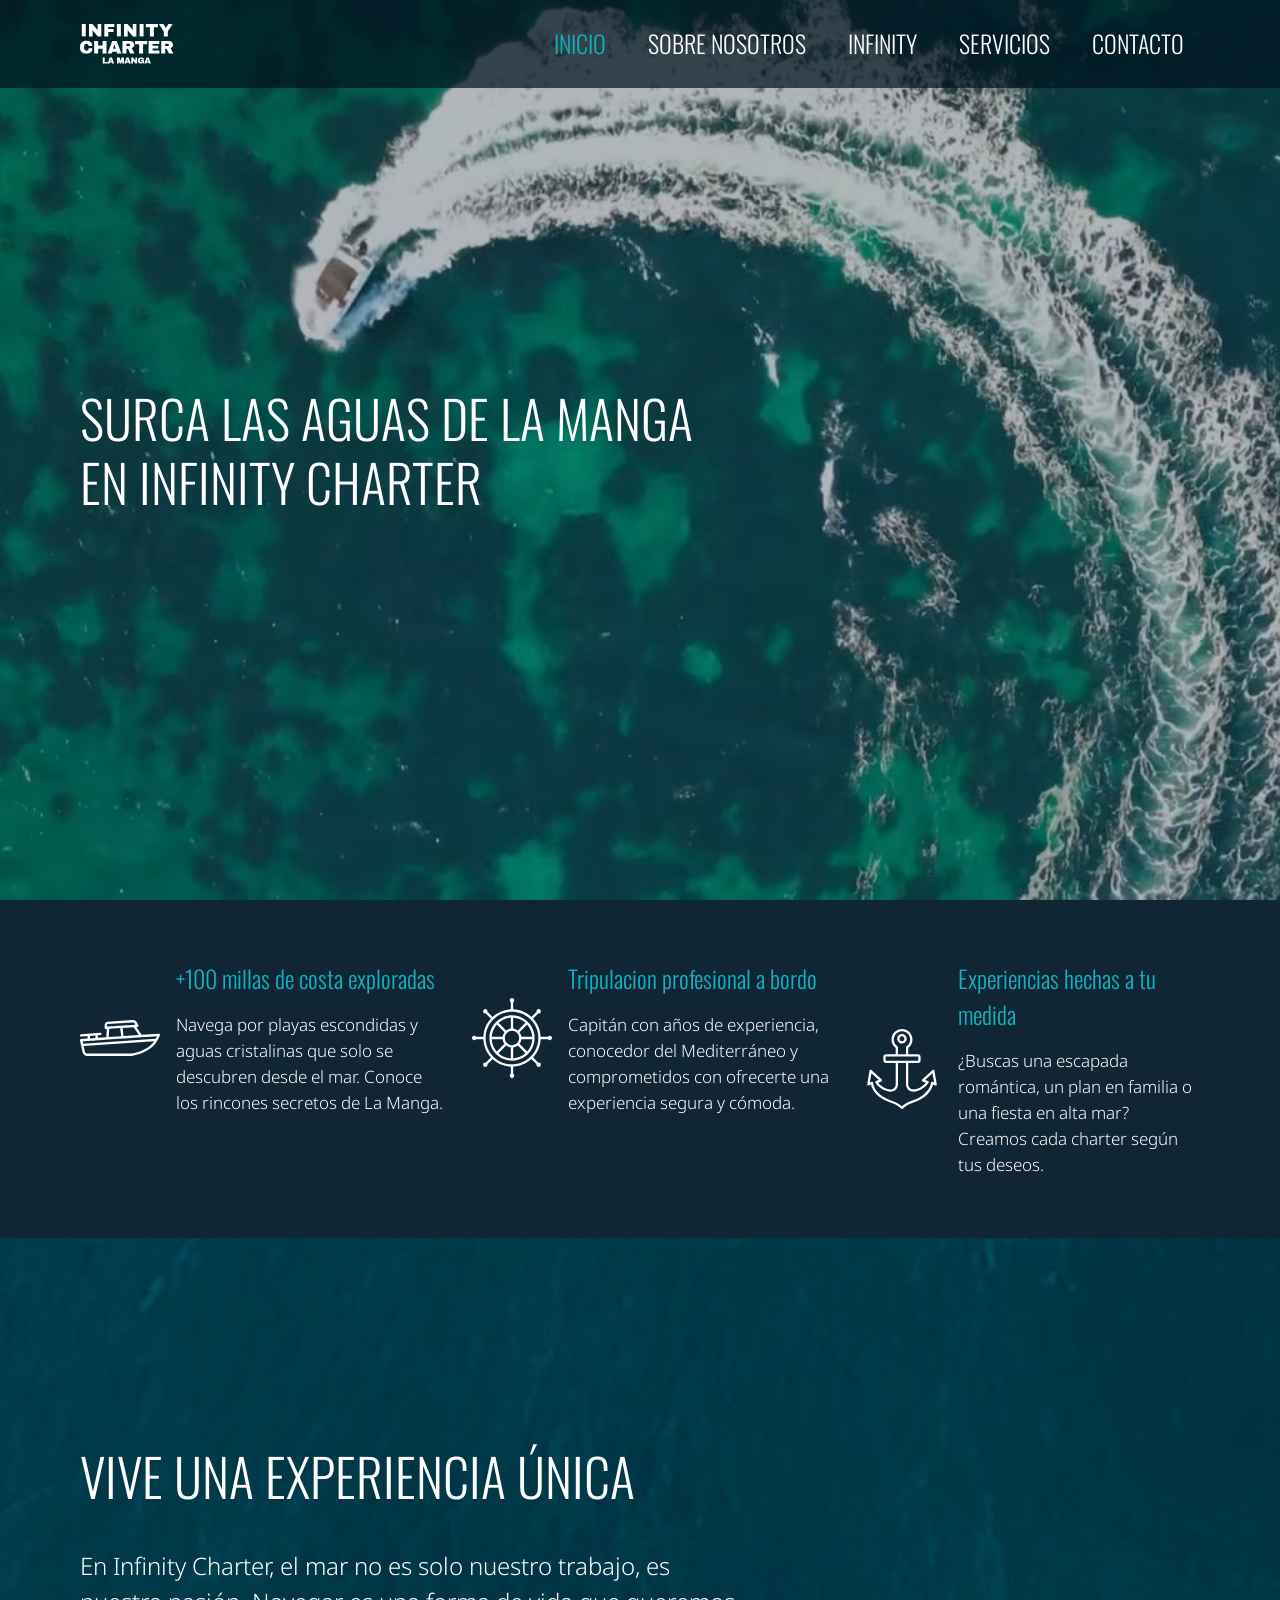
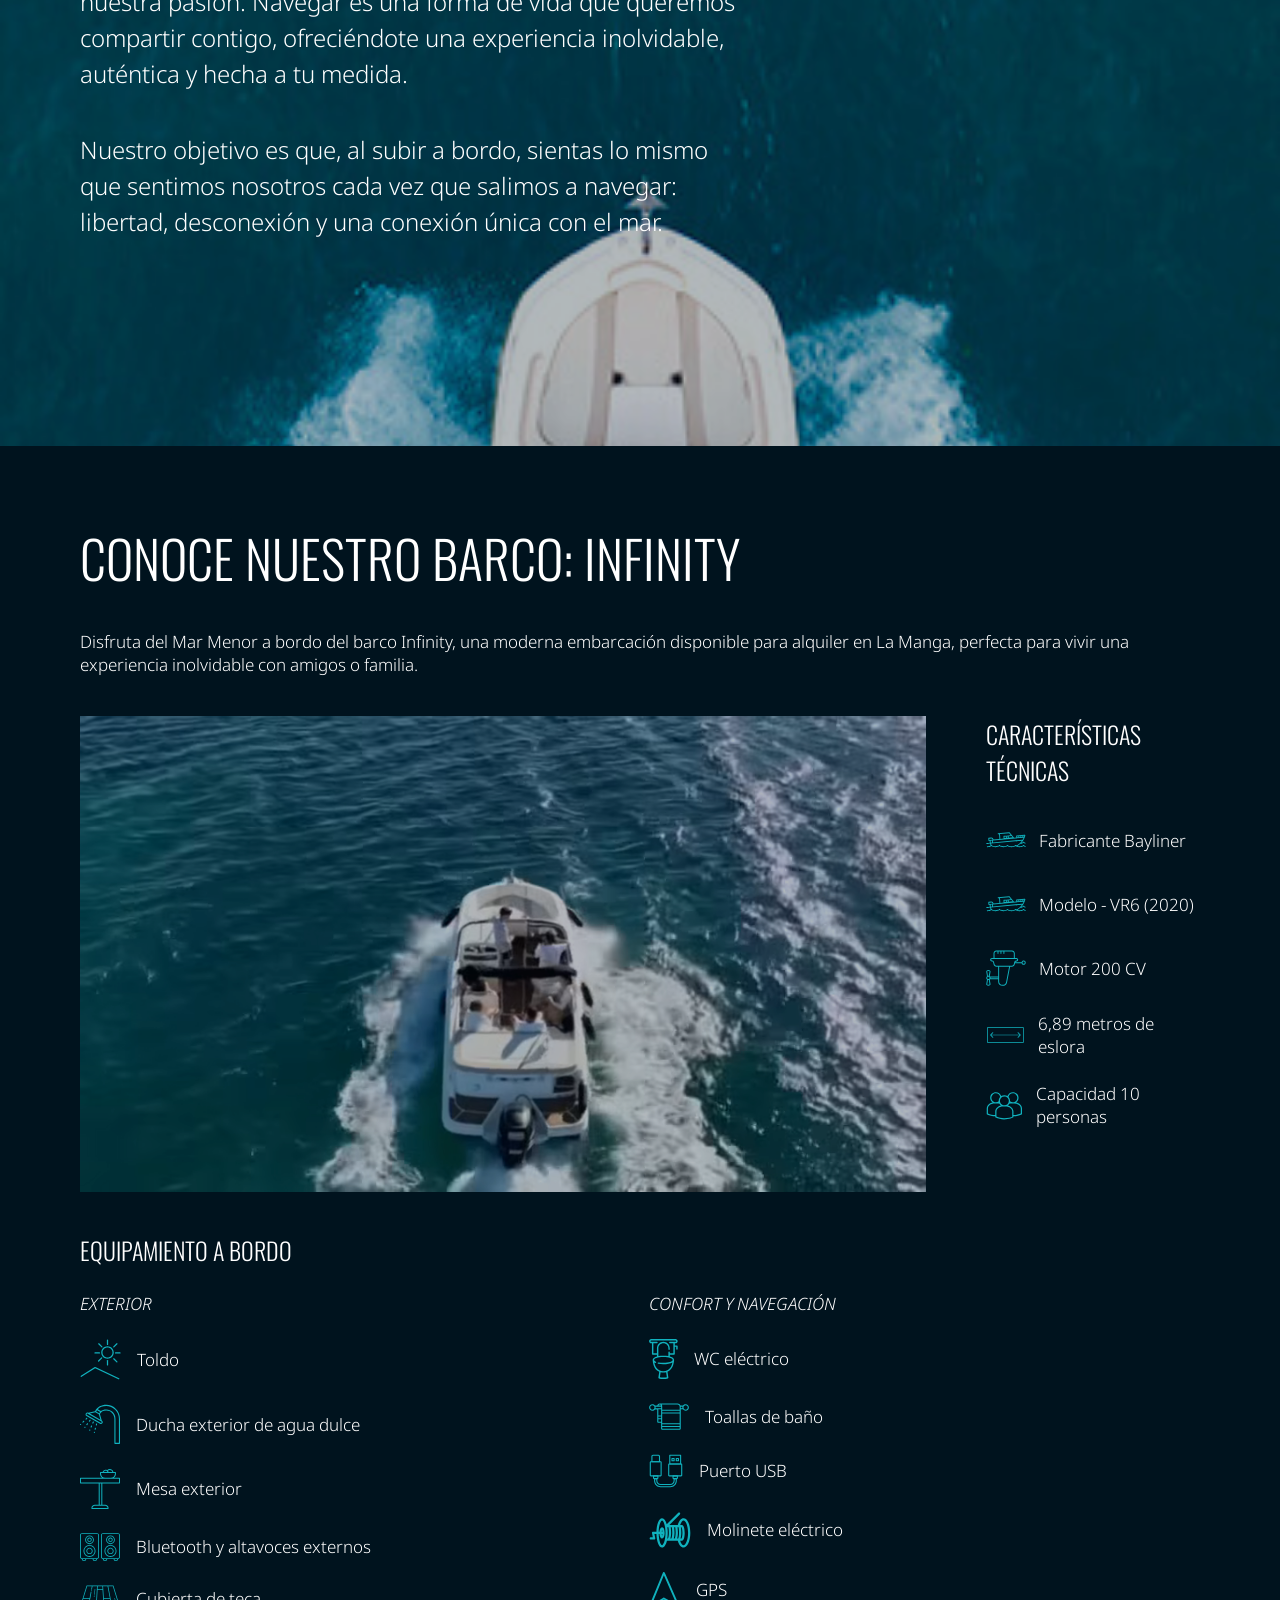
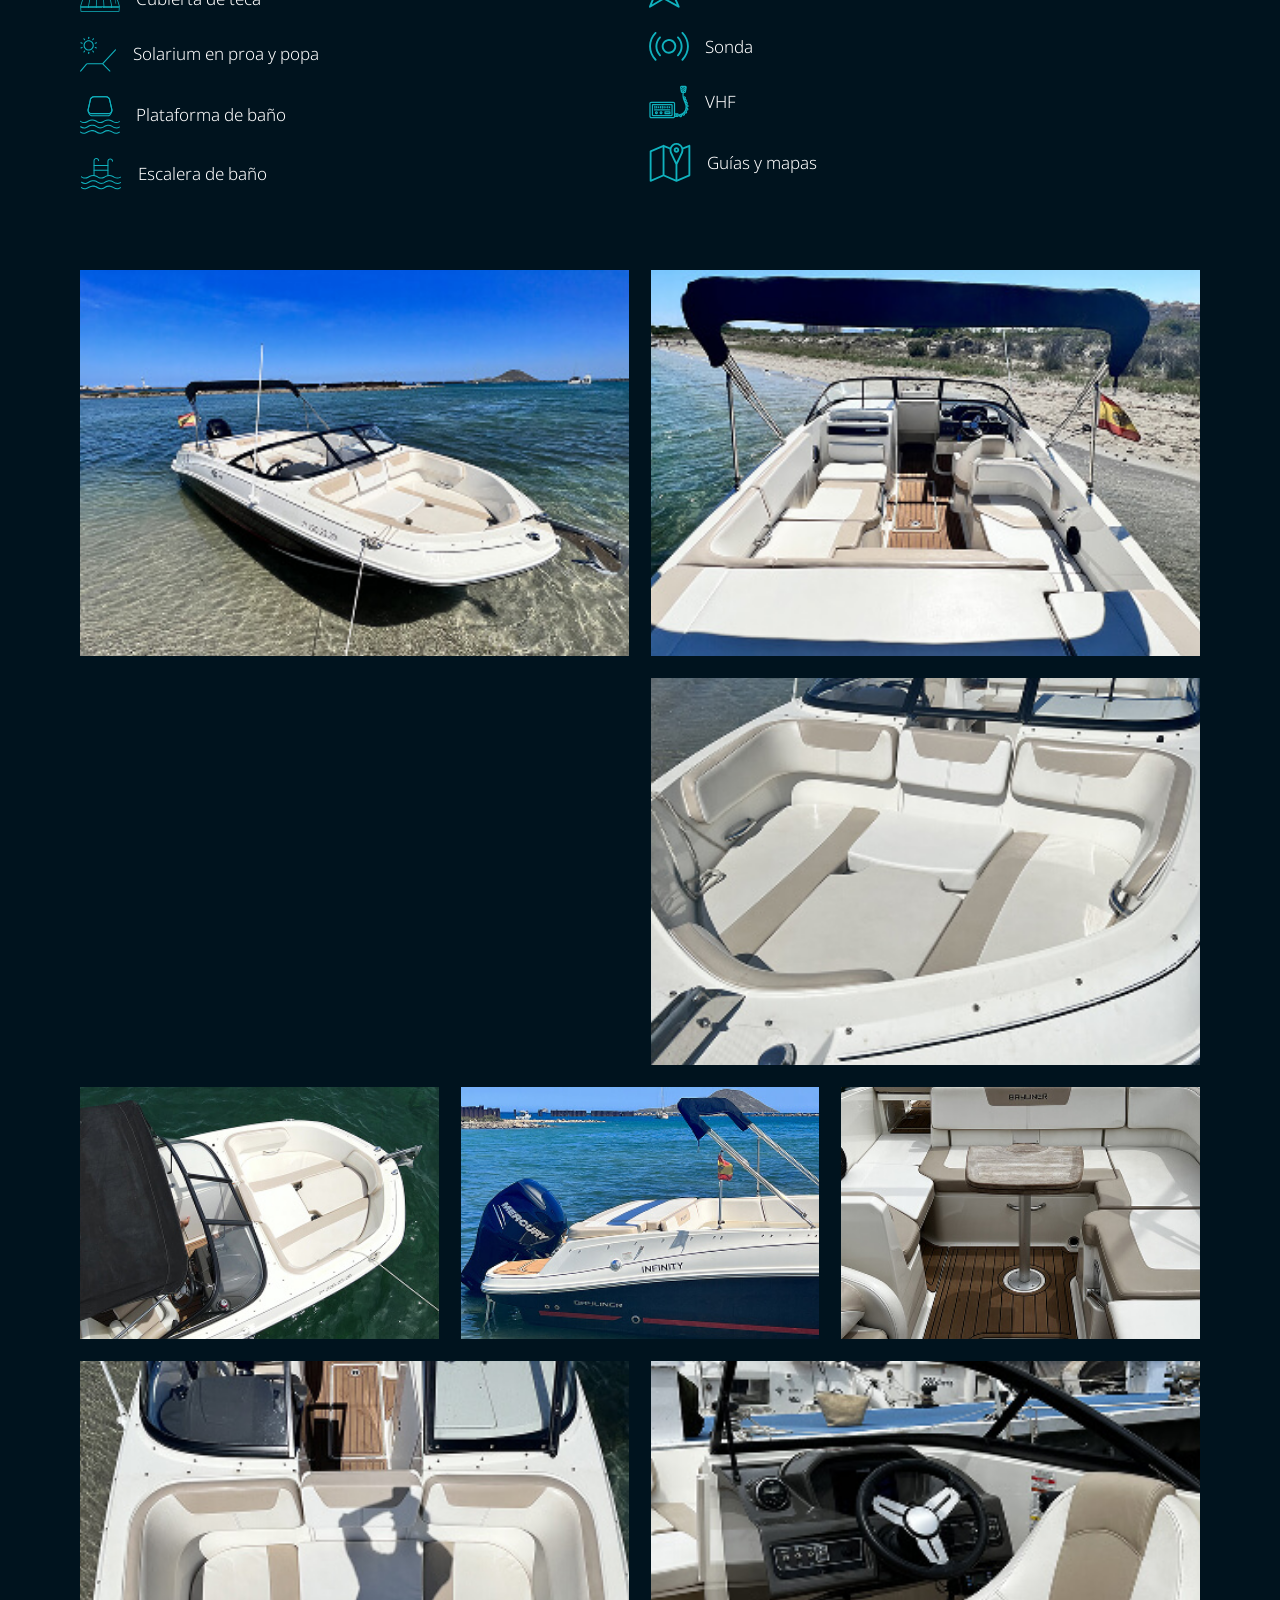
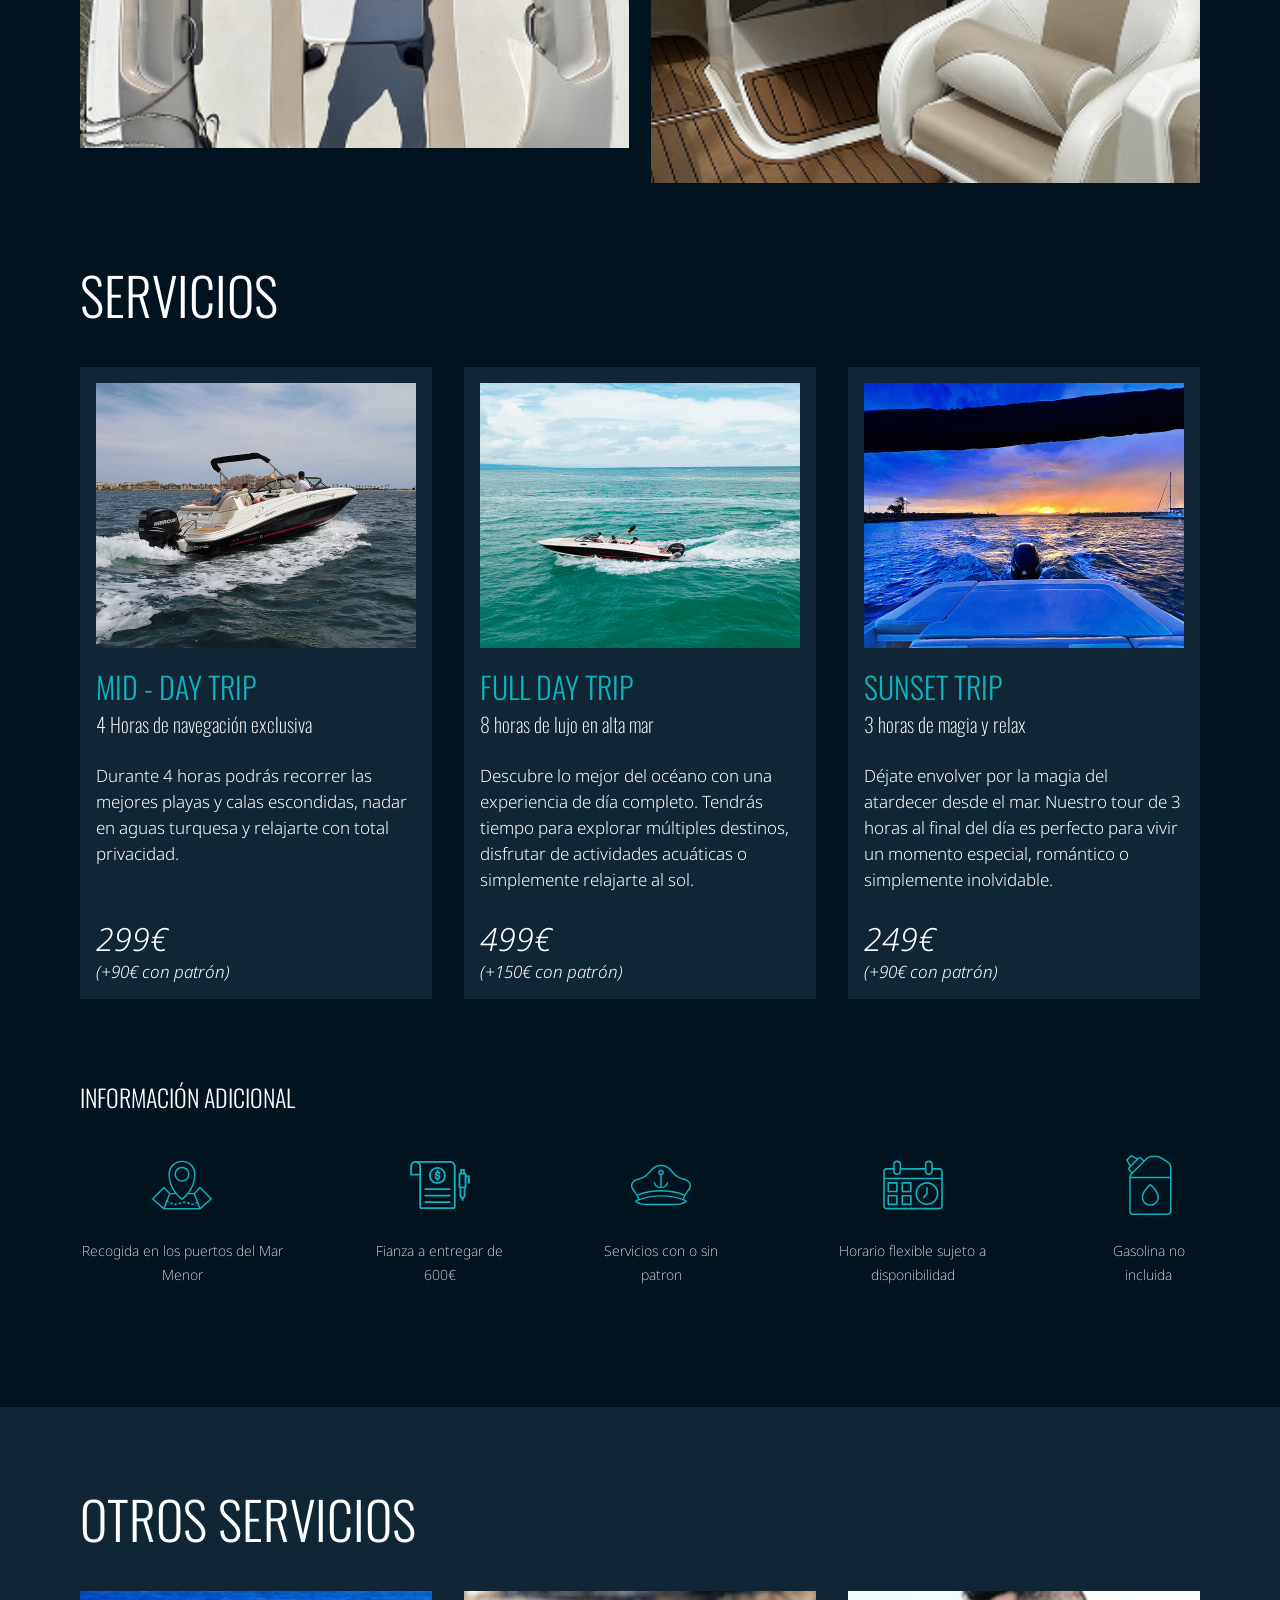
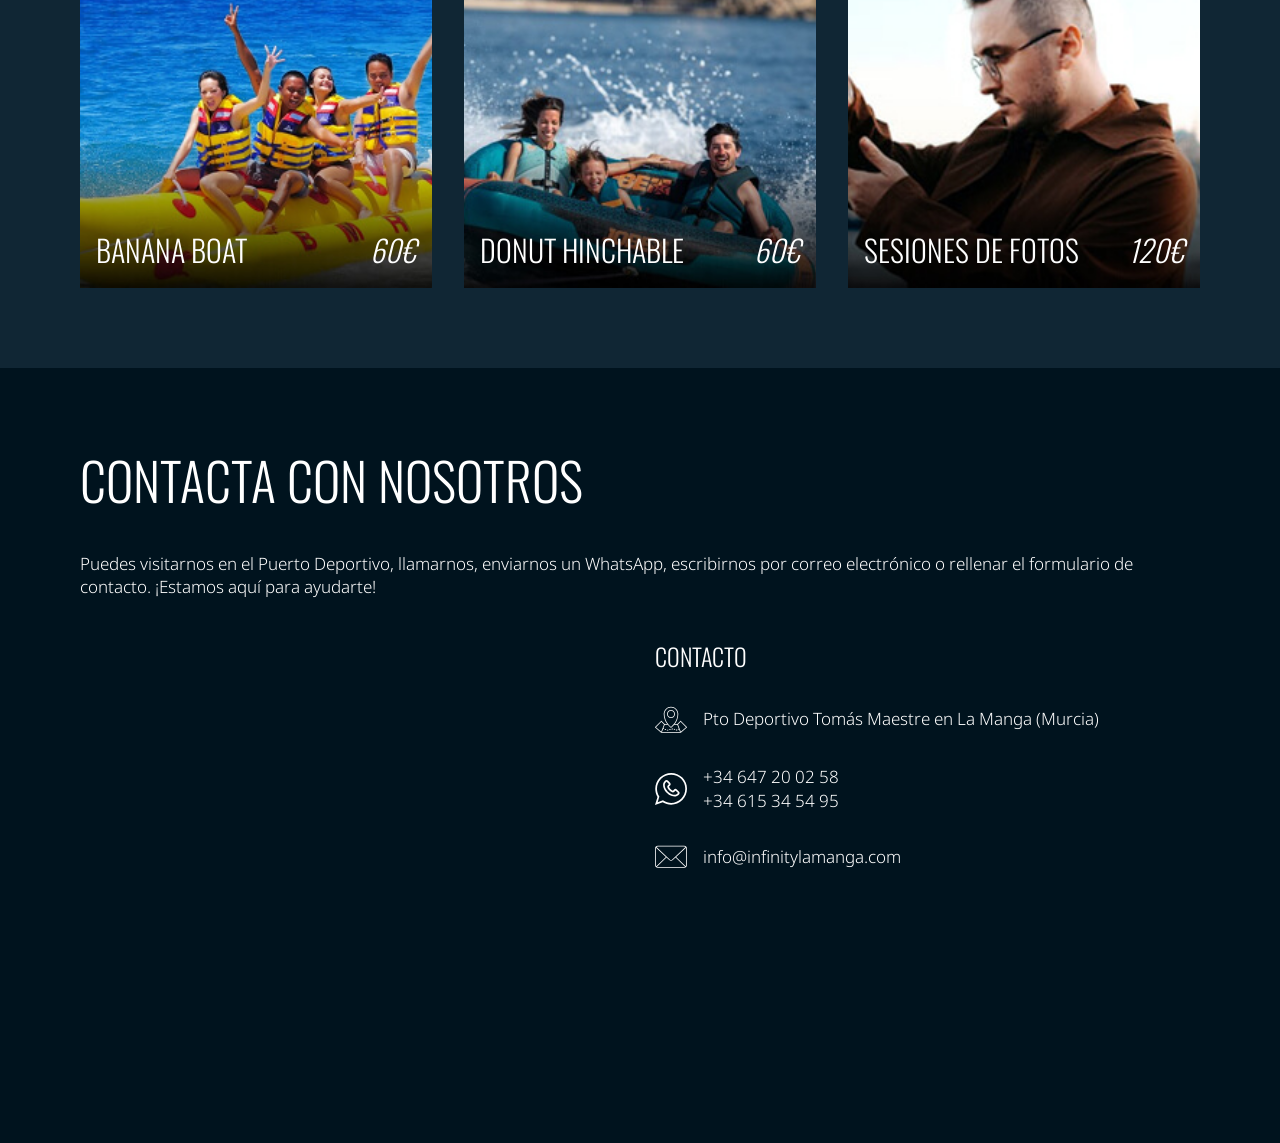
==== commit c132c1c3: "fixing seo faulty" ====
--- a/index.html
+++ b/index.html
@@ -21,10 +21,10 @@
     <meta property="og:type" content="website">
     <meta property="og:url" content="https://infinitylamanga.com">
     <meta property="og:title" content="Alquiler de Barco en La Manga, Murcia | Infinity Charter - Experiencias Únicas en el Mar">
-    <meta property="og:description" content="Alquiler de barco en Murcia, La Manga. Disfruta de las mejores aguas en Infinity Charter. Musica, actividades acuáticas, atardeceres... ¿Te lo vas a perder?">
+    <meta property="og:description" content="Alquila tu barco en Murcia, La Manga. Disfruta de las mejores aguas en Infinity Charter. Musica, actividades acuáticas, atardeceres... ¿Te lo vas a perder?">
     <meta property="og:image" content="assets/img/preview-infinity.webp">
 
-    <meta name="keywords" content="alquiler barco La Manga, alquiler barco Murcia, barco La Manga, charter La Manga, alquiler barco Mar Menor, barco sin licencia Murcia">
+    <meta name="keywords" content="alquiler barco La Manga, alquiler barco Murcia, barco La Manga, alquiler barco Mar Menor, barco sin licencia Murcia">
     <meta name="author" content="Infinity Charter La Manga">
     <meta name="robots" content="index, follow">
     <link rel="canonical" href="https://infinitylamanga.com">
@@ -85,7 +85,6 @@
     <header class="Header">
         <div class="Header-wrapper">
             <div class="Header-logo--container">
-                <h1 class="seo-novisible">Alquiler de barco en La Manga, Murcia. Infinity Charter</h1>
                 <a href="index.html" class="Header-logo--link" title="Ir a inicio">
                     <svg class="Header-logo--svg" width="94" height="40" viewBox="0 0 94 40" fill="none" xmlns="http://www.w3.org/2000/svg">
                         <path d="M1.79852 12.384V0H5.77652V12.384H1.79852Z" fill="white"/>
@@ -154,7 +153,7 @@
             <source class="Hero-video--webm" src="assets/video/video-hero-1360x768.webm" type="video/webm">
             <source class="Hero-video--mp4" src="assets/video/video-hero-1360x768.mp4" type="video/mp4">
             </video>
-            <h2 class="Hero-h2">Surca las aguas de La Manga en Infinity Charter</h2>
+            <h1 class="Hero-h1">Surca las aguas de La Manga en Infinity Charter</h1>
         </div>
         <section id="ABOUT" class="Section About">
             <div class="Skills-wrapper">
--- a/css/index.css
+++ b/css/index.css
@@ -115,7 +115,7 @@
     object-position: top;
     opacity: 0.7;
 }
-.Hero-h2{
+.Hero-h1{
     position: absolute;
     width: 100%;
     top: 50%;
@@ -679,7 +679,7 @@
     .Header-wrapper{
         padding: 1.5rem 2.5rem;
     }
-    .Hero-h2{
+    .Hero-h1{
         padding: 0 2.5rem;
     }
     .Skills-wrapper{
@@ -912,7 +912,7 @@
      .Header-wrapper{
         padding: 1.5rem 1rem;
     }
-    .Hero-h2{
+    .Hero-h1{
         padding: 0 1rem;
     }
     .Skills-wrapper{
@@ -964,7 +964,7 @@
     }
 }
 @media(max-width:568px){
-    .Hero-h2{
+    .Hero-h1{
         font-size: 2.5rem;
         font-weight: 200;
         text-wrap: pretty;
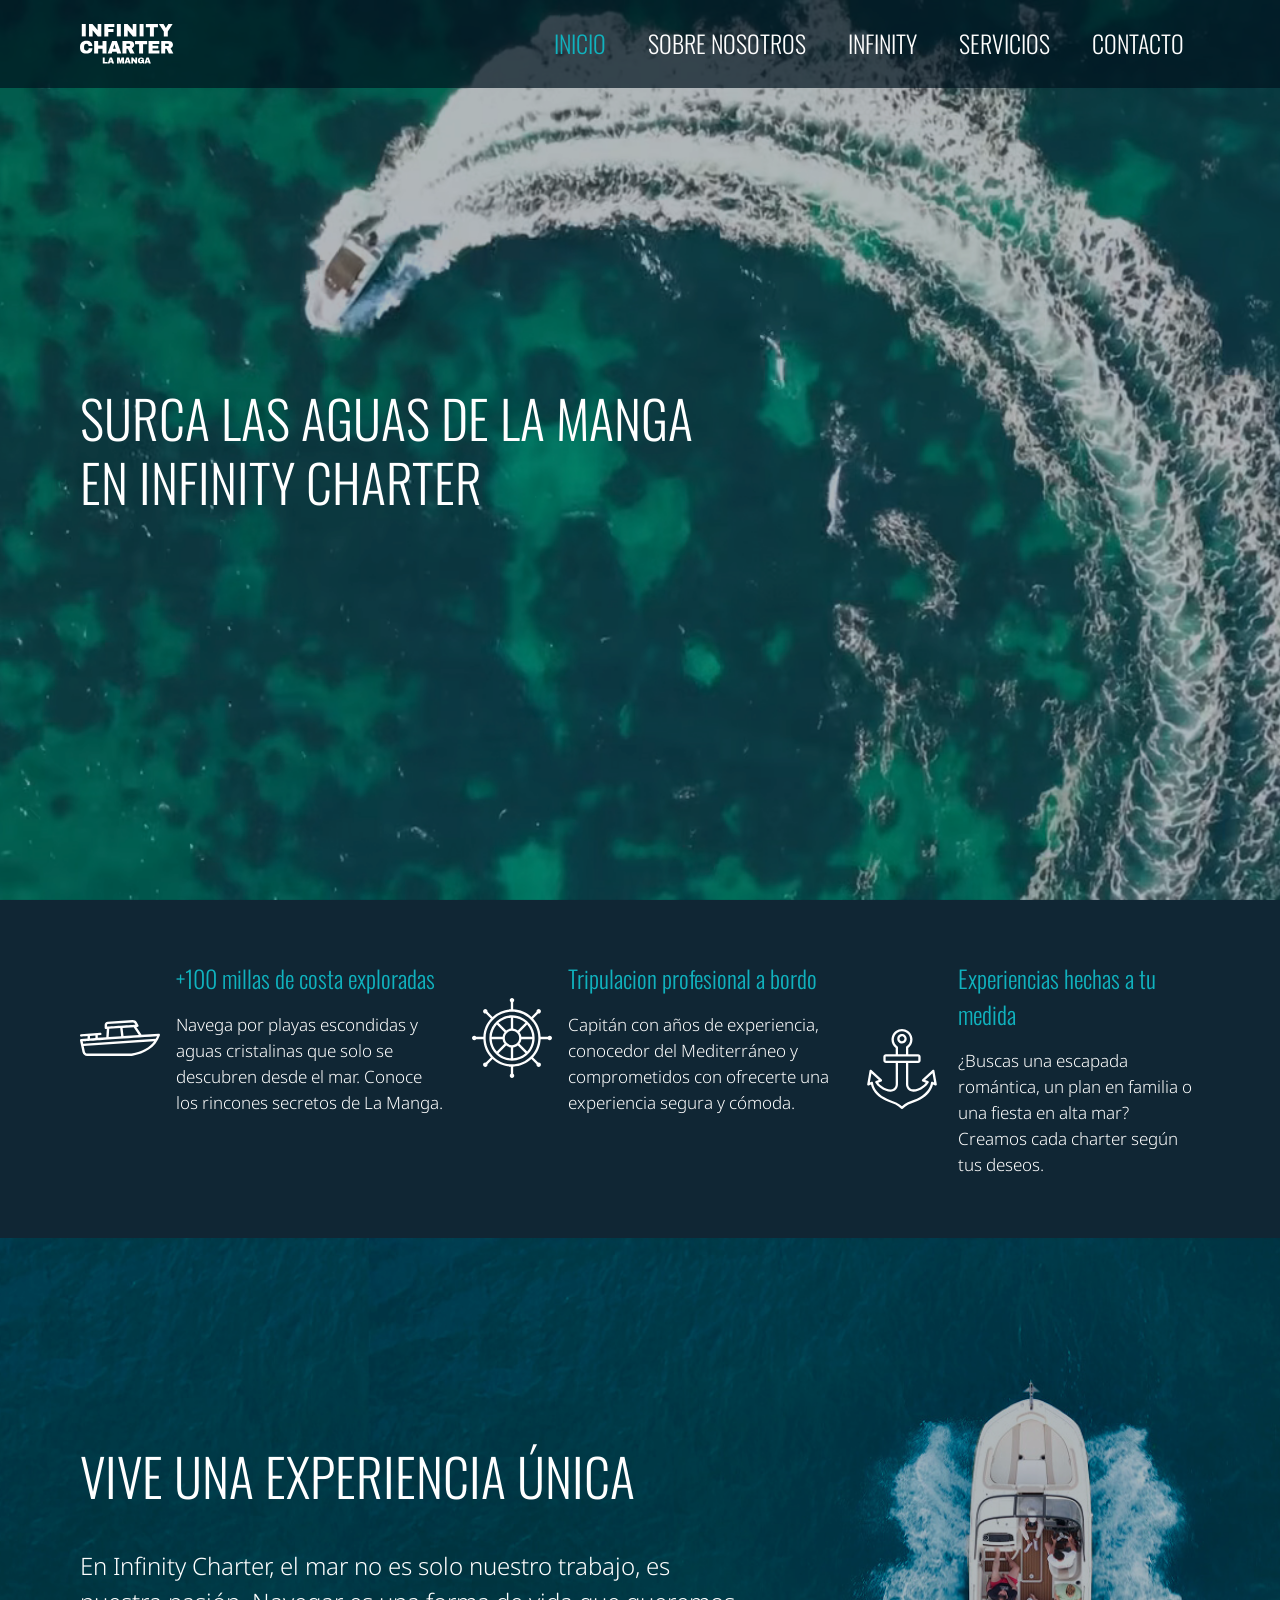
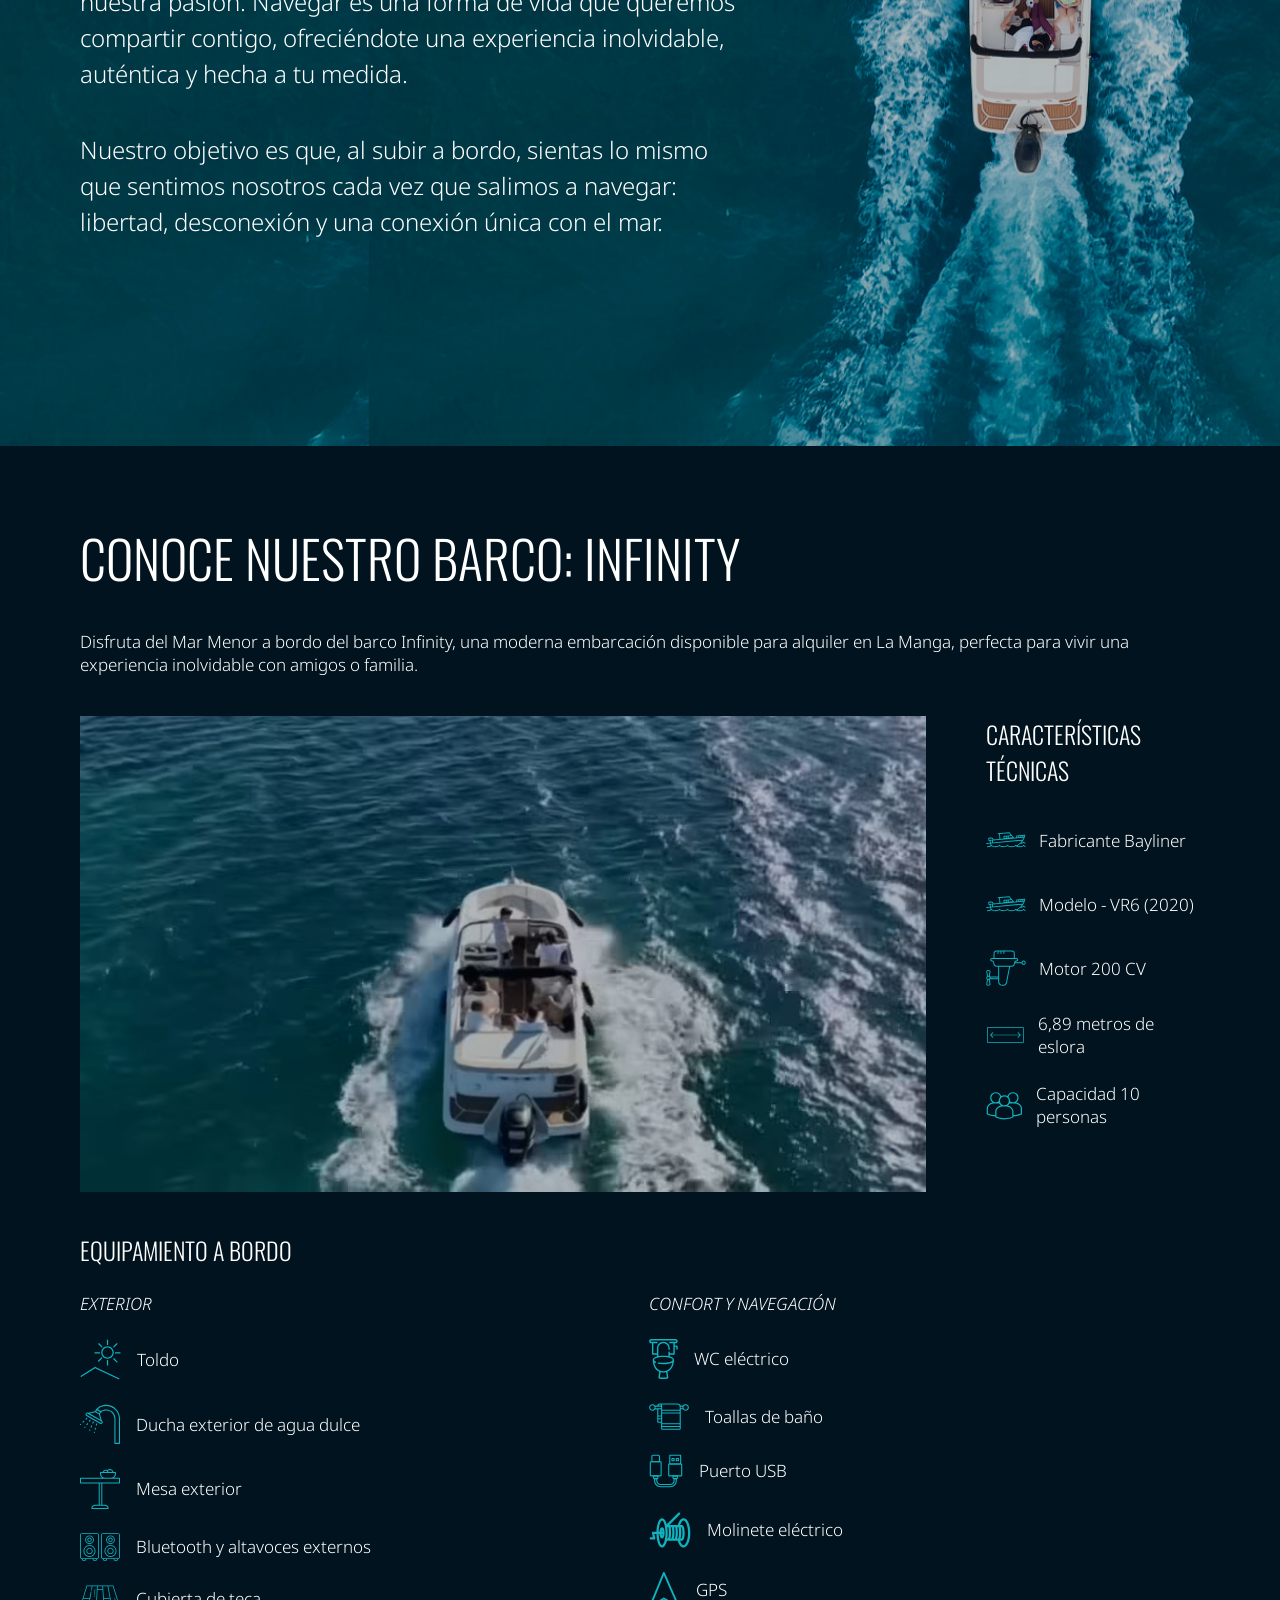
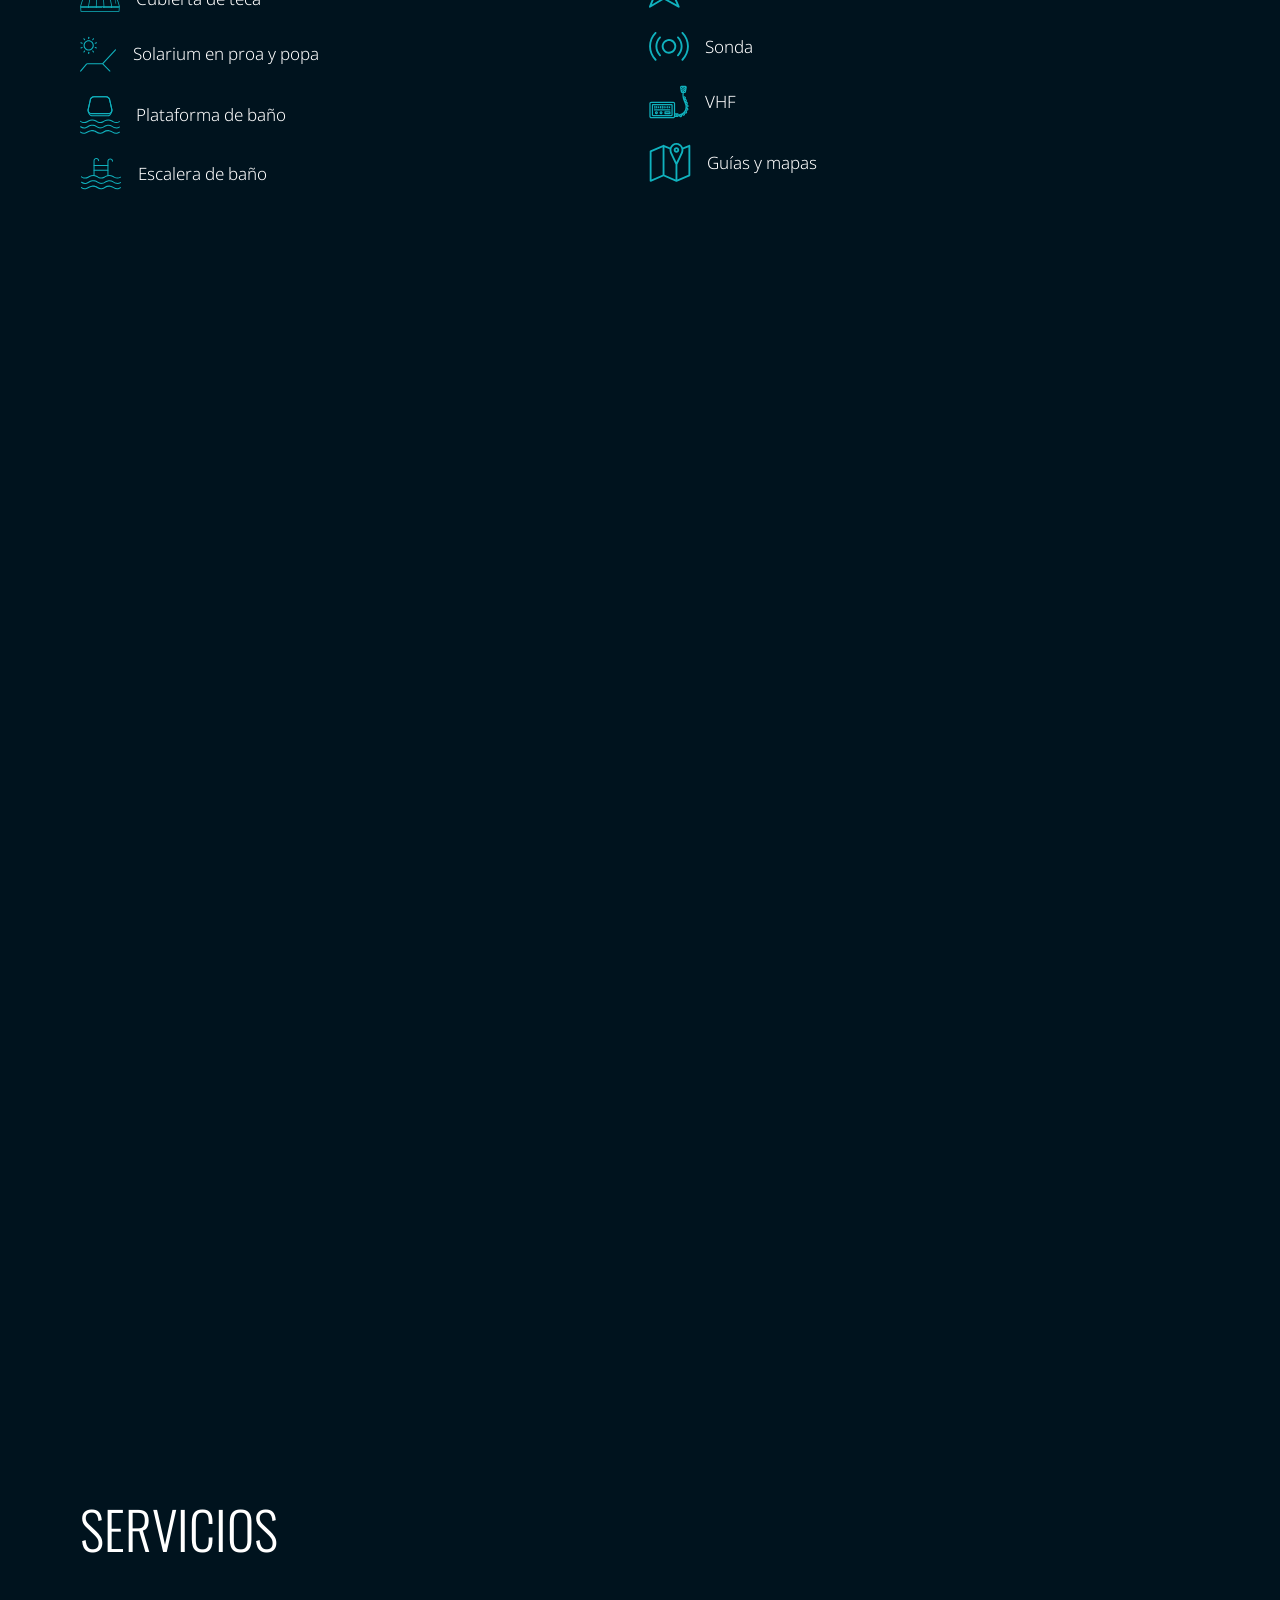
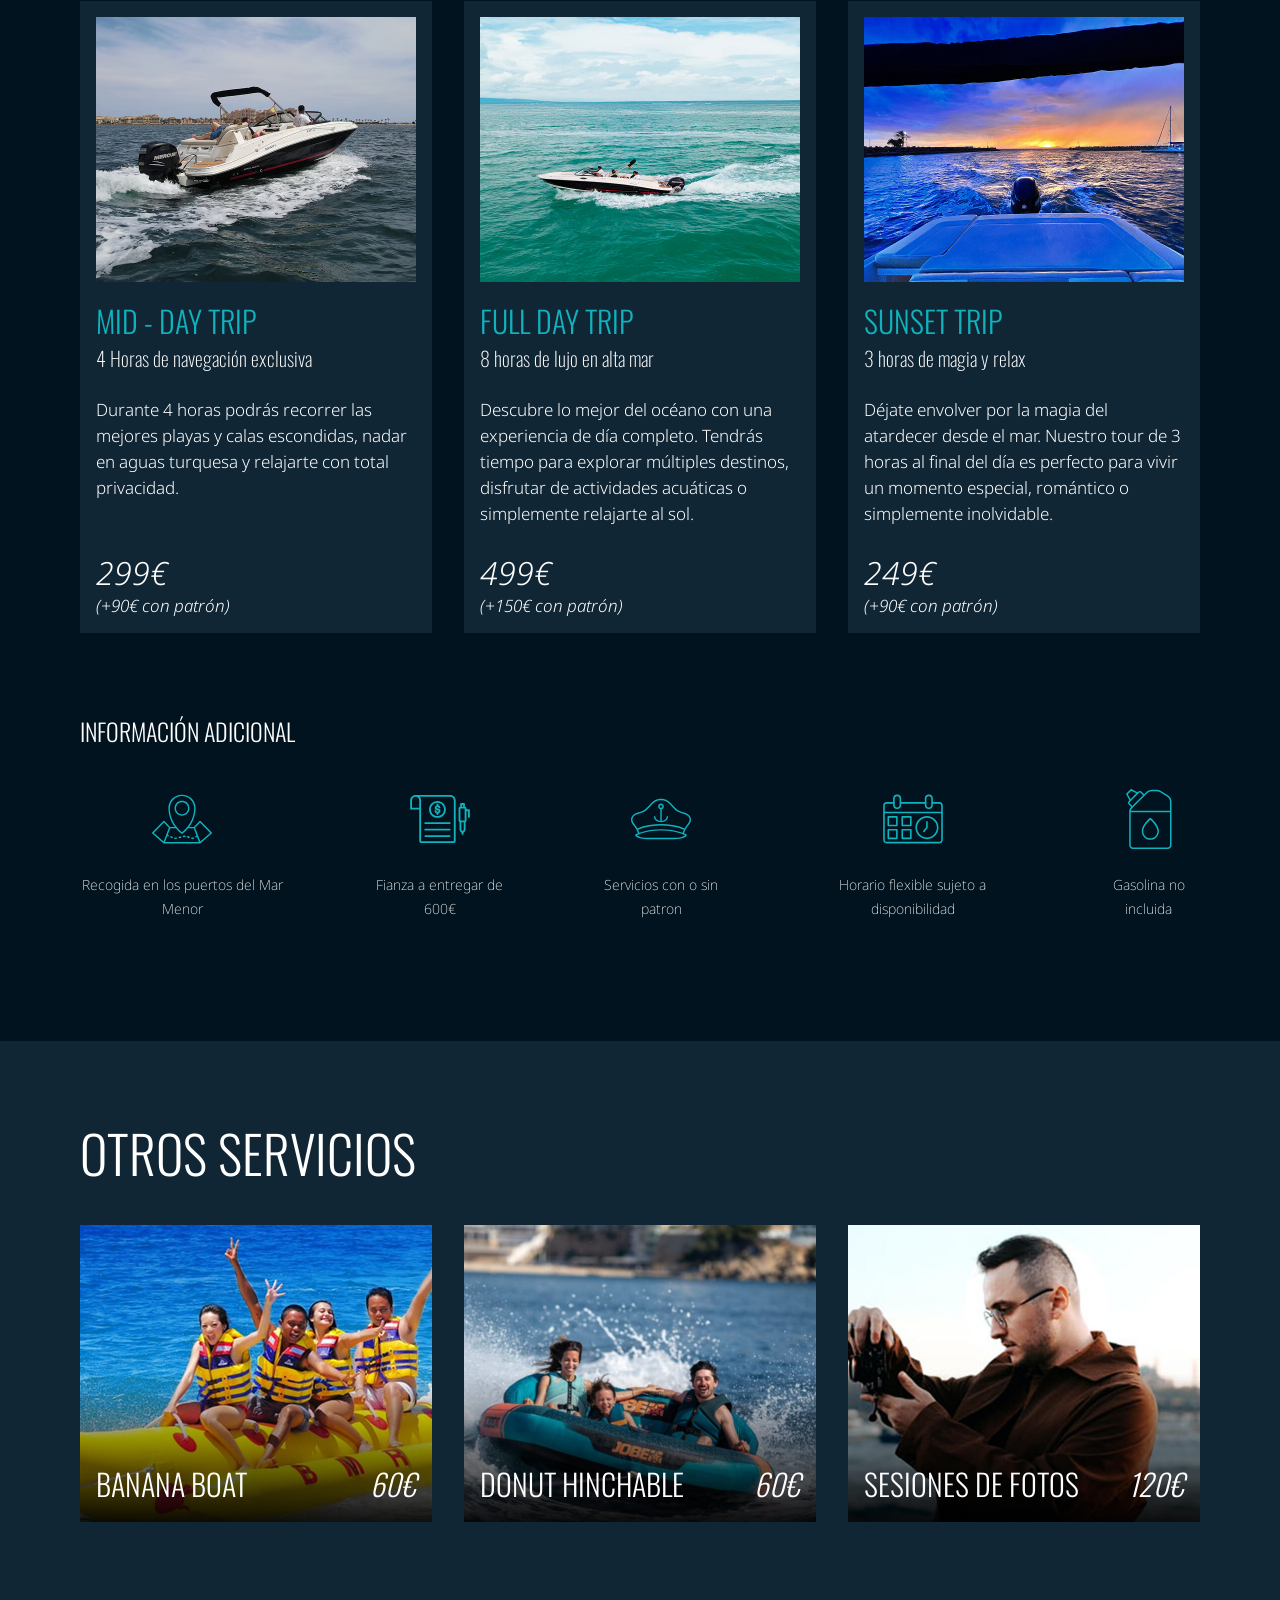
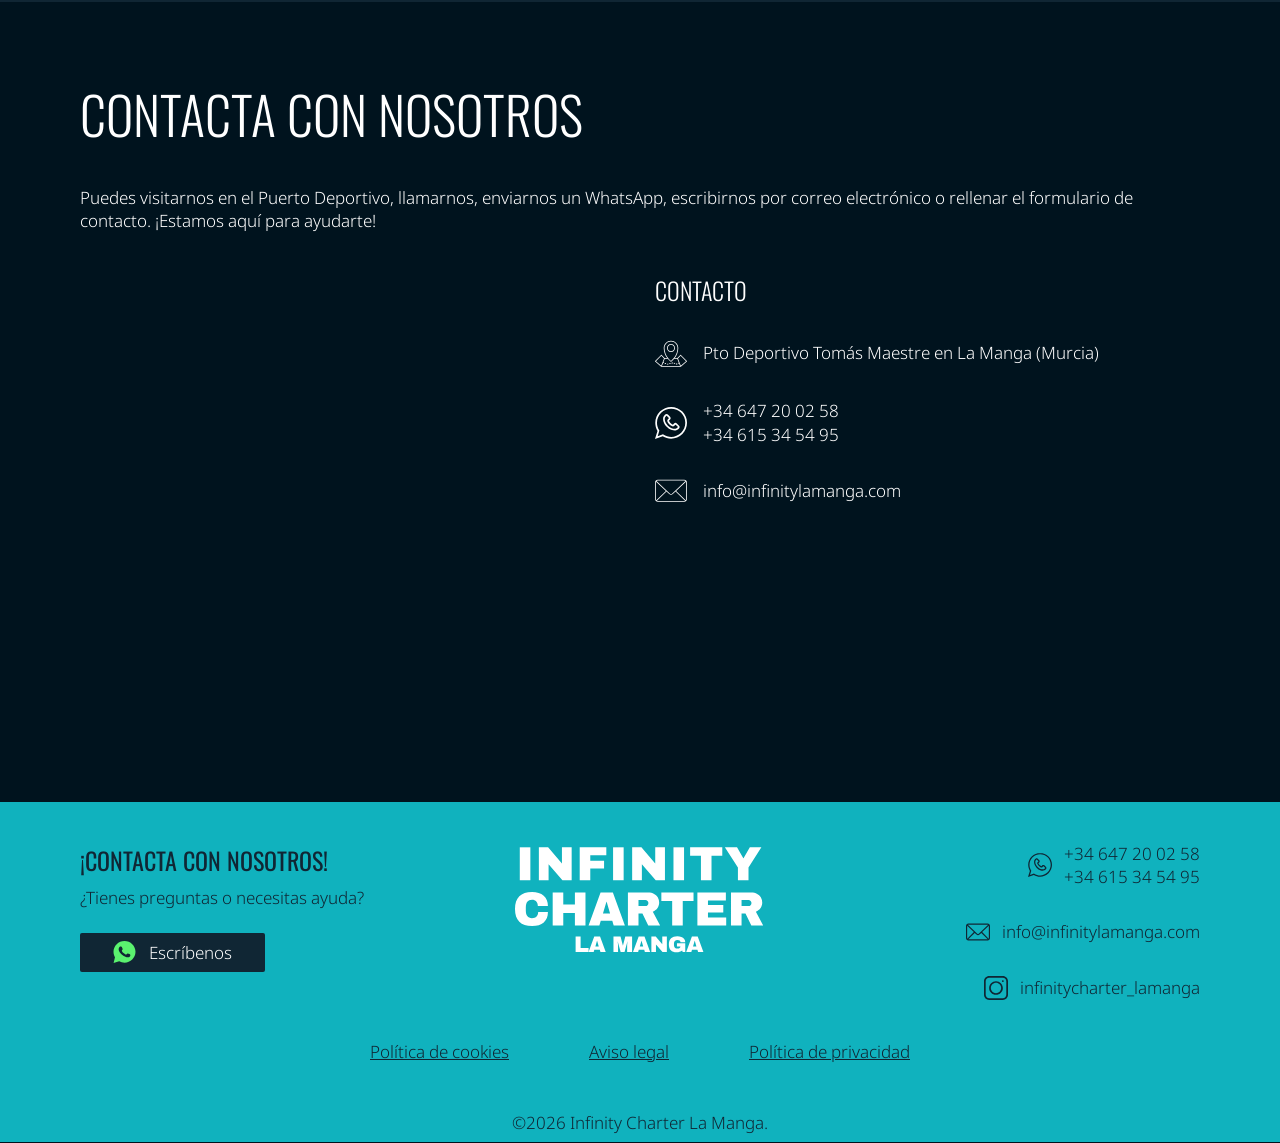
==== commit fecd1732: "testing google tag manager" ====
--- a/index.html
+++ b/index.html
@@ -1,11 +1,14 @@
 <!DOCTYPE html>
 <html lang="es">
 <head>
-    <script>(function(w,d,s,l,i){w[l]=w[l]||[];w[l].push({'gtm.start':
-    new Date().getTime(),event:'gtm.js'});var f=d.getElementsByTagName(s)[0],
-    j=d.createElement(s),dl=l!='dataLayer'?'&l='+l:'';j.async=true;j.src=
-    'https://www.googletagmanager.com/gtm.js?id='+i+dl;f.parentNode.insertBefore(j,f);
-    })(window,document,'script','dataLayer','GTM-NCX3JPV6');</script>
+    <script async src="https://www.googletagmanager.com/gtag/js?id=G-N32B2BSDCK"></script>
+    <script>
+    window.dataLayer = window.dataLayer || [];
+    function gtag(){dataLayer.push(arguments);}
+    gtag('js', new Date());
+
+    gtag('config', 'G-N32B2BSDCK');
+    </script>
     <meta charset="UTF-8">
     <meta name="viewport" content="width=device-width, initial-scale=1.0">
     <link rel="icon" href="assets/img/favicon-infinity.jpg" type="image/jpeg">
